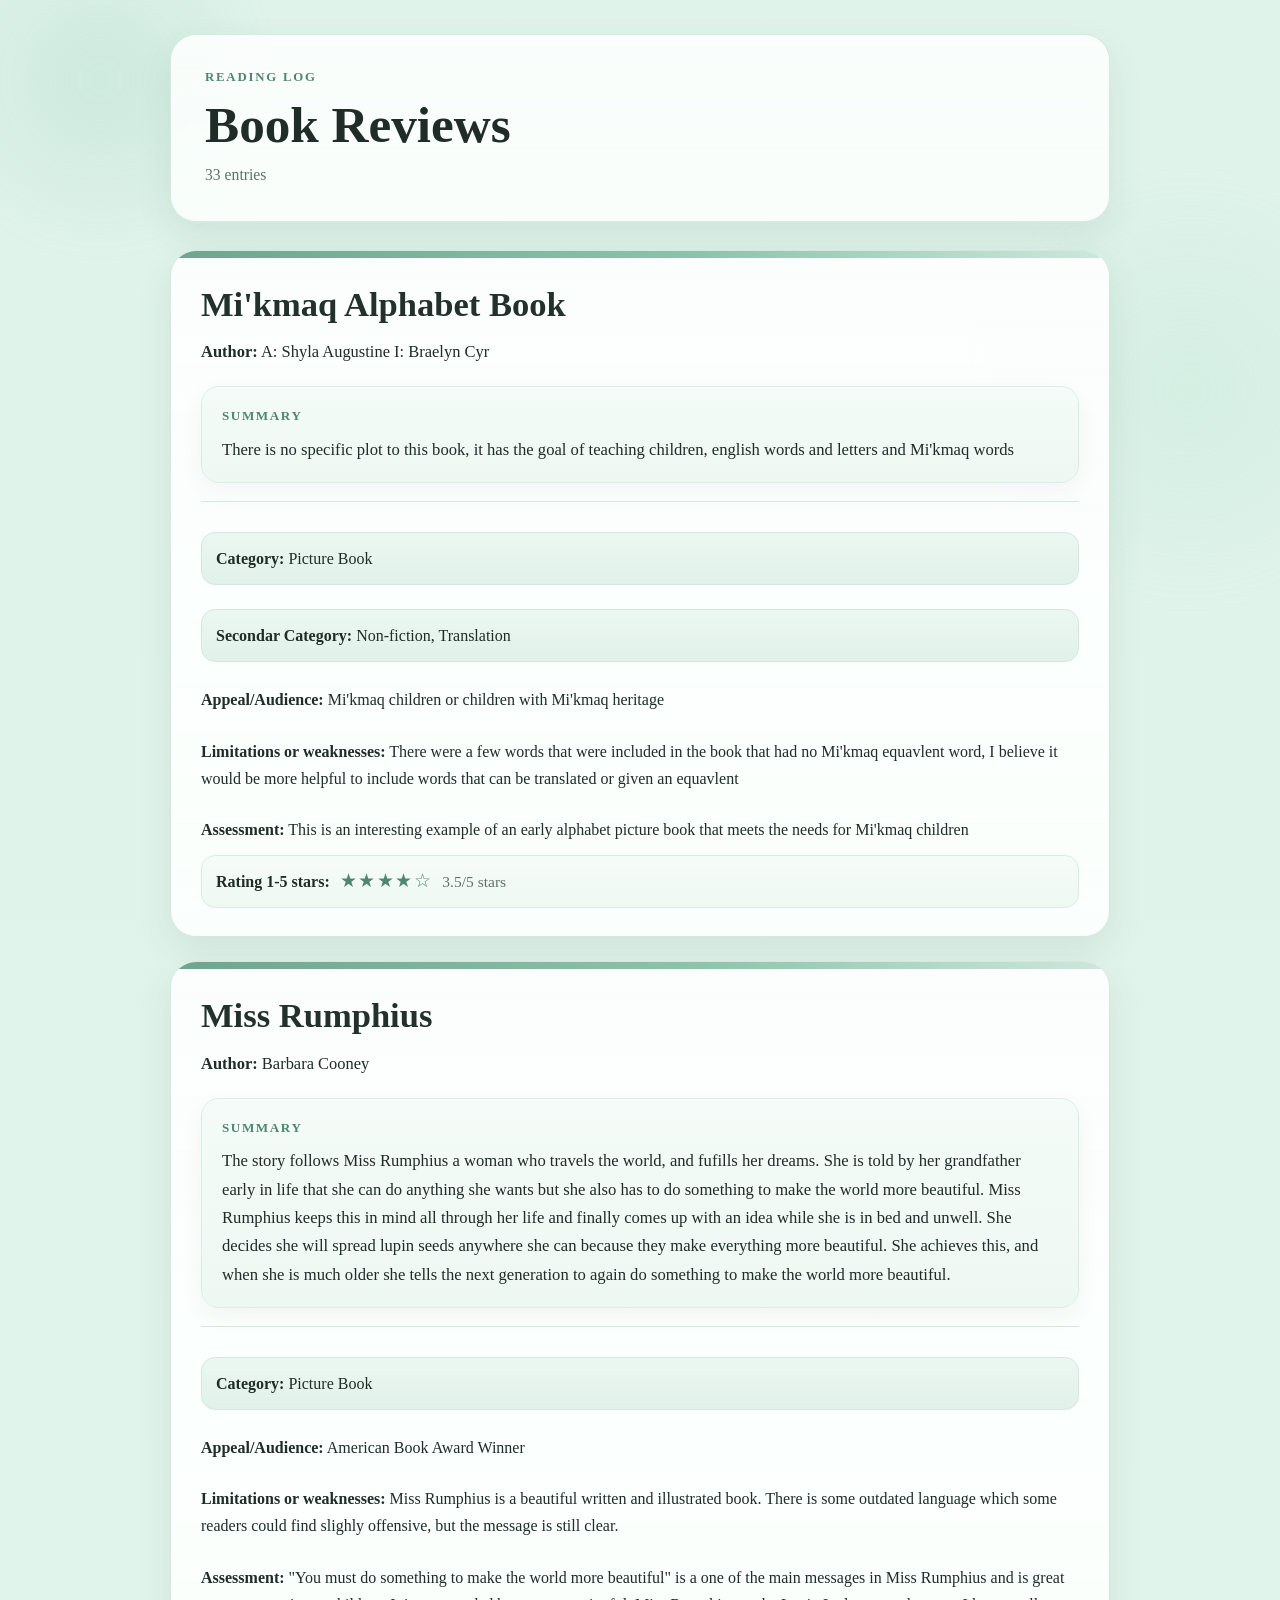
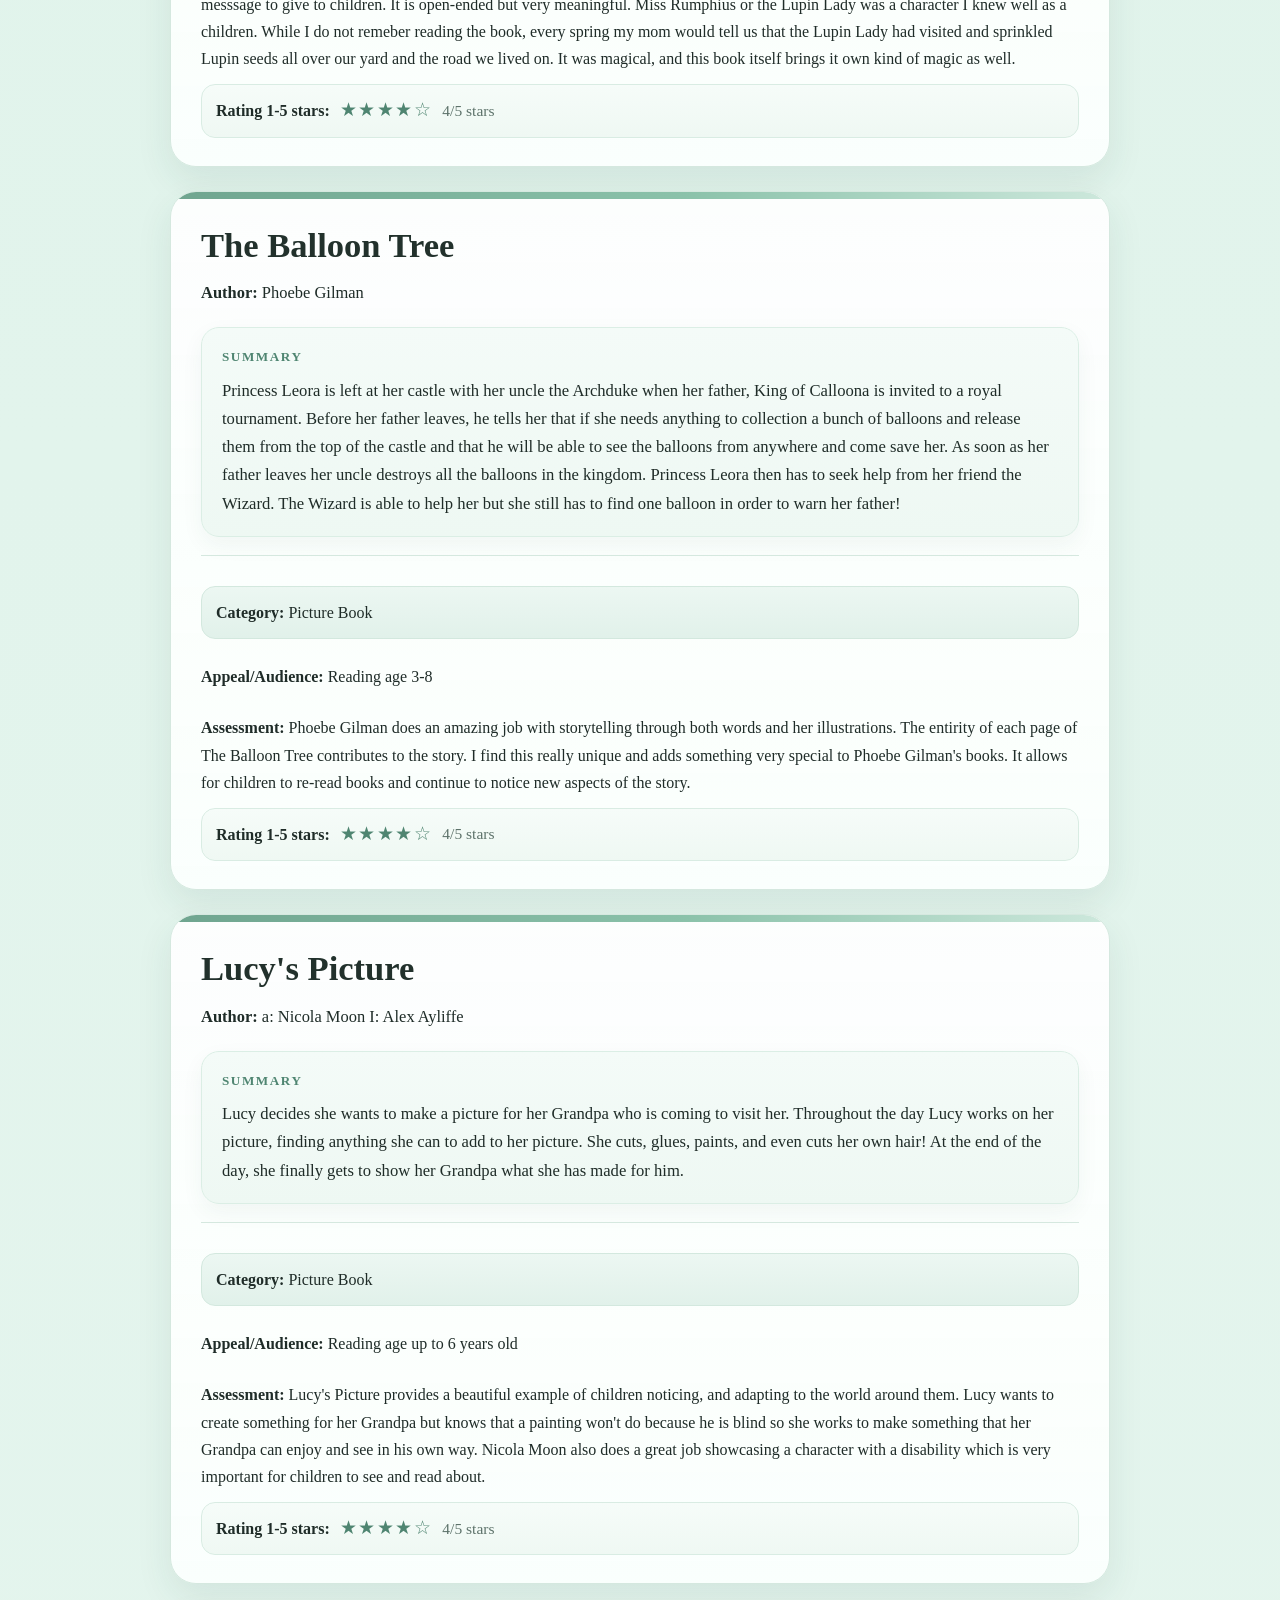
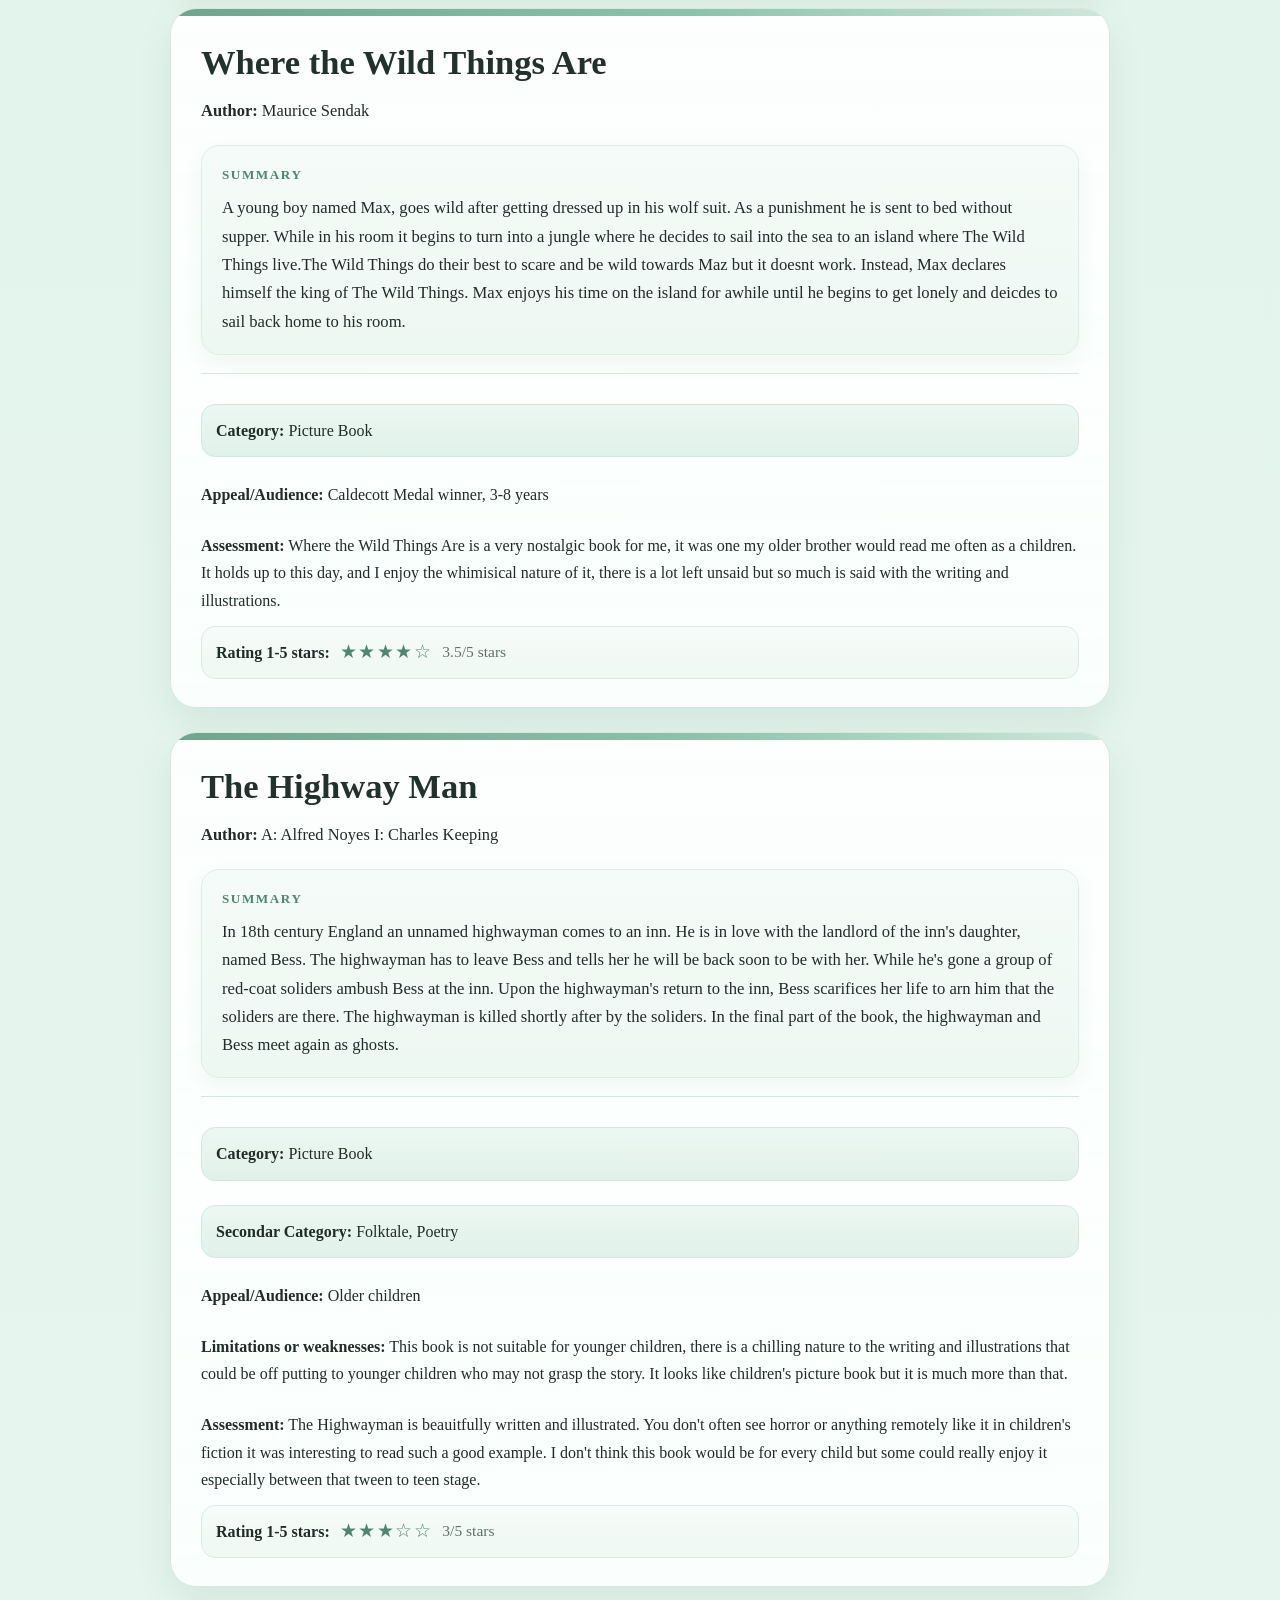
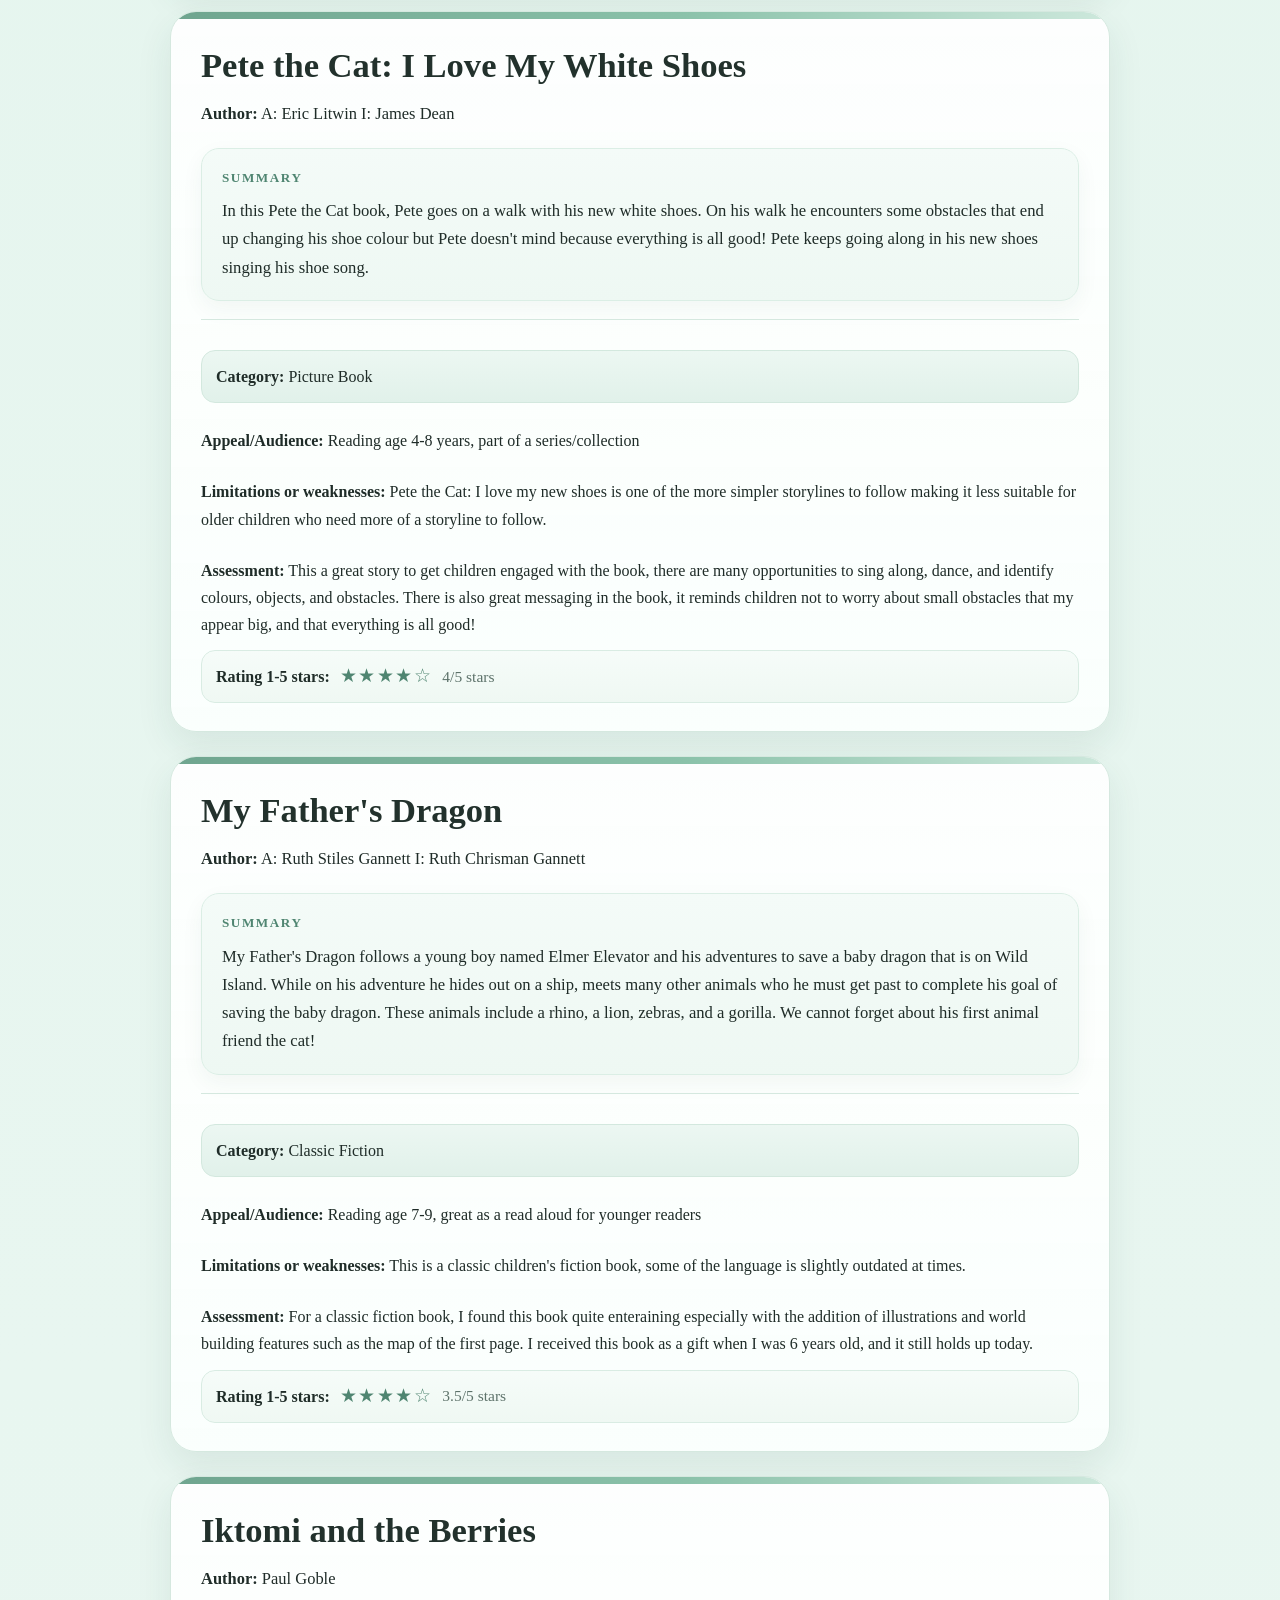
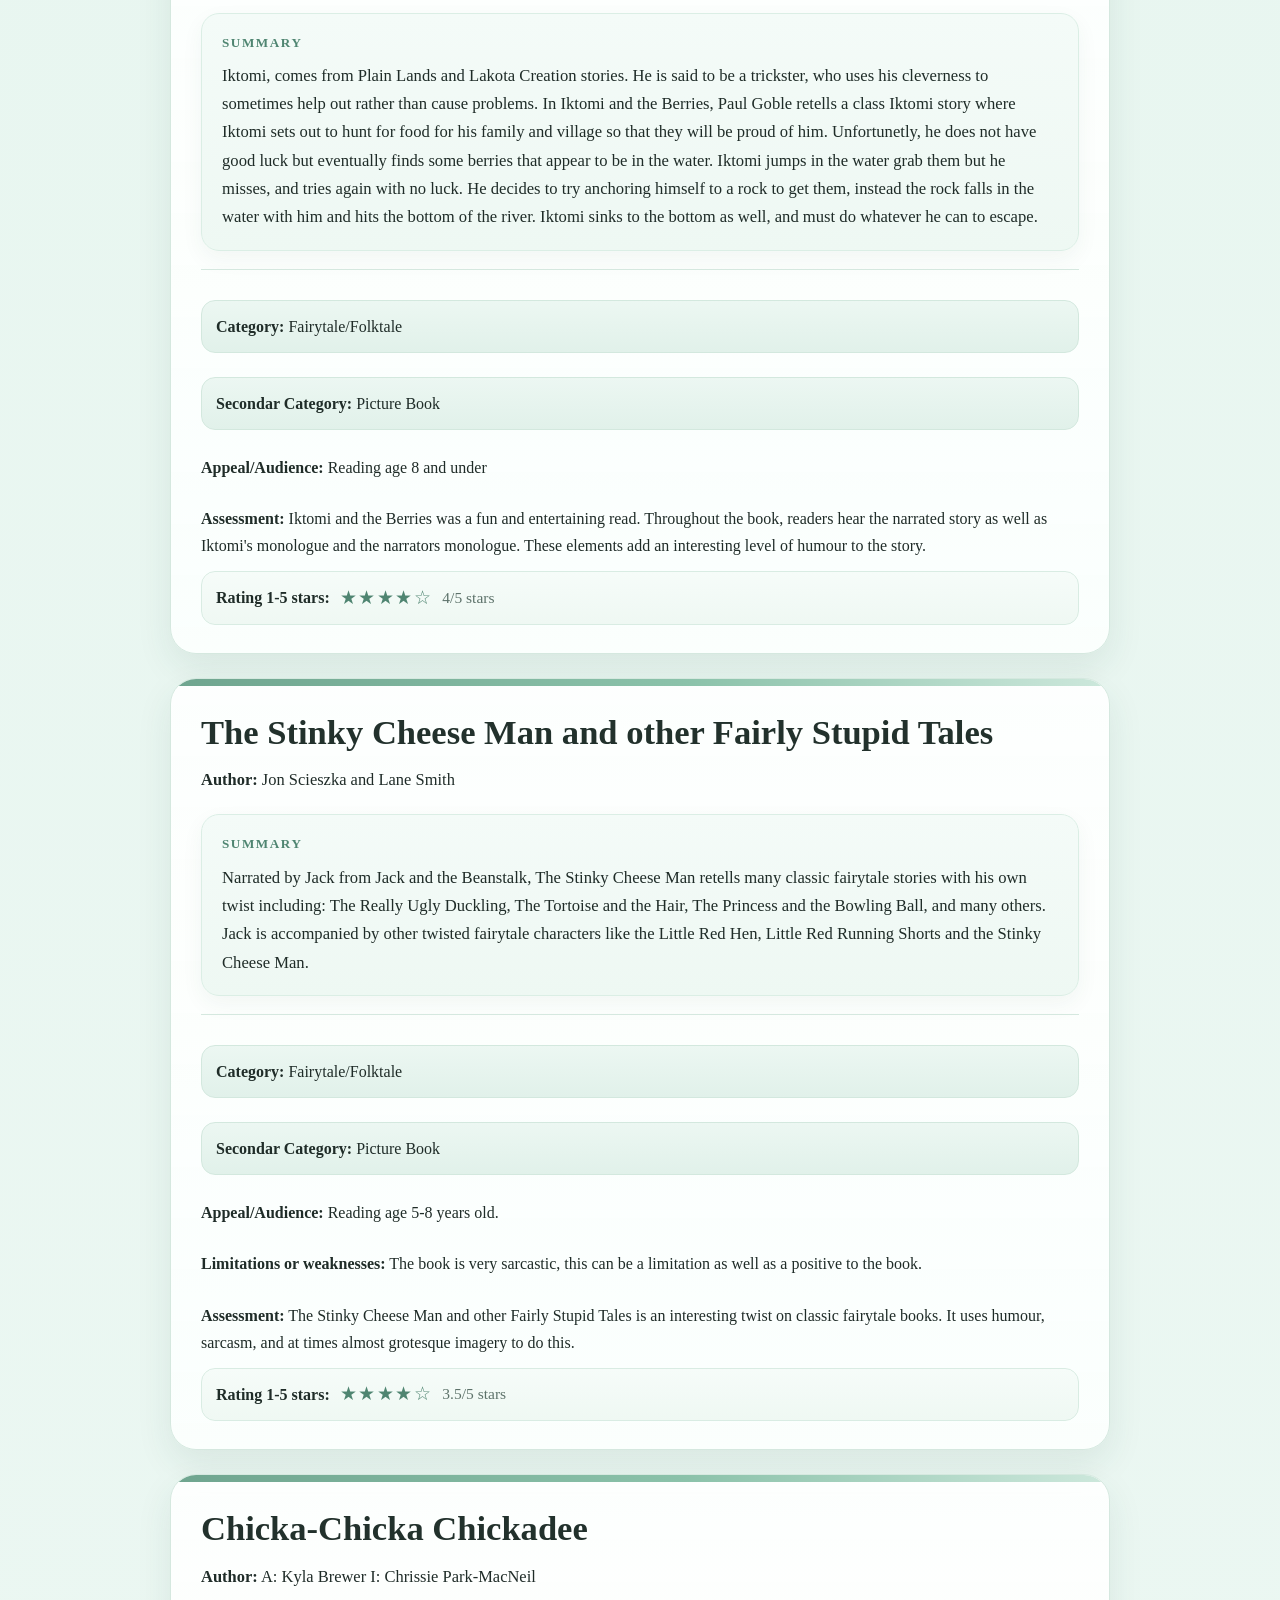
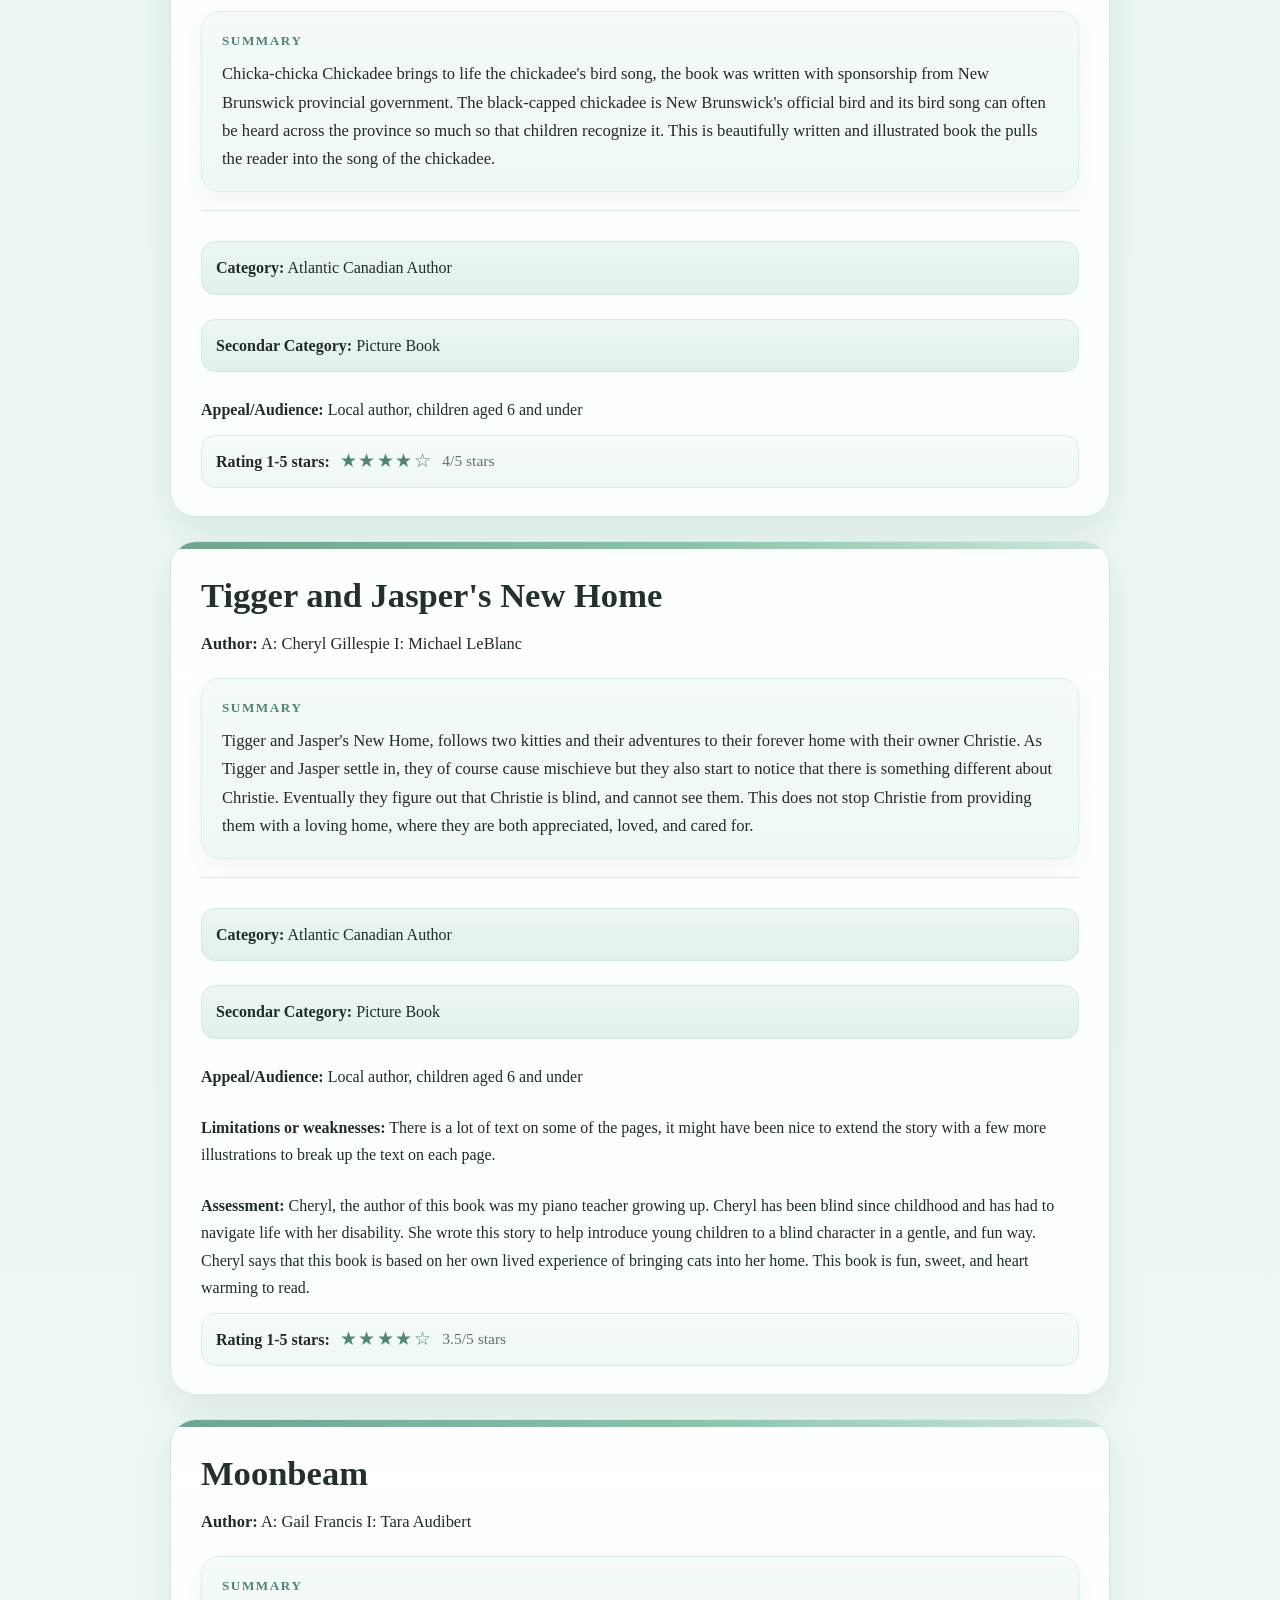
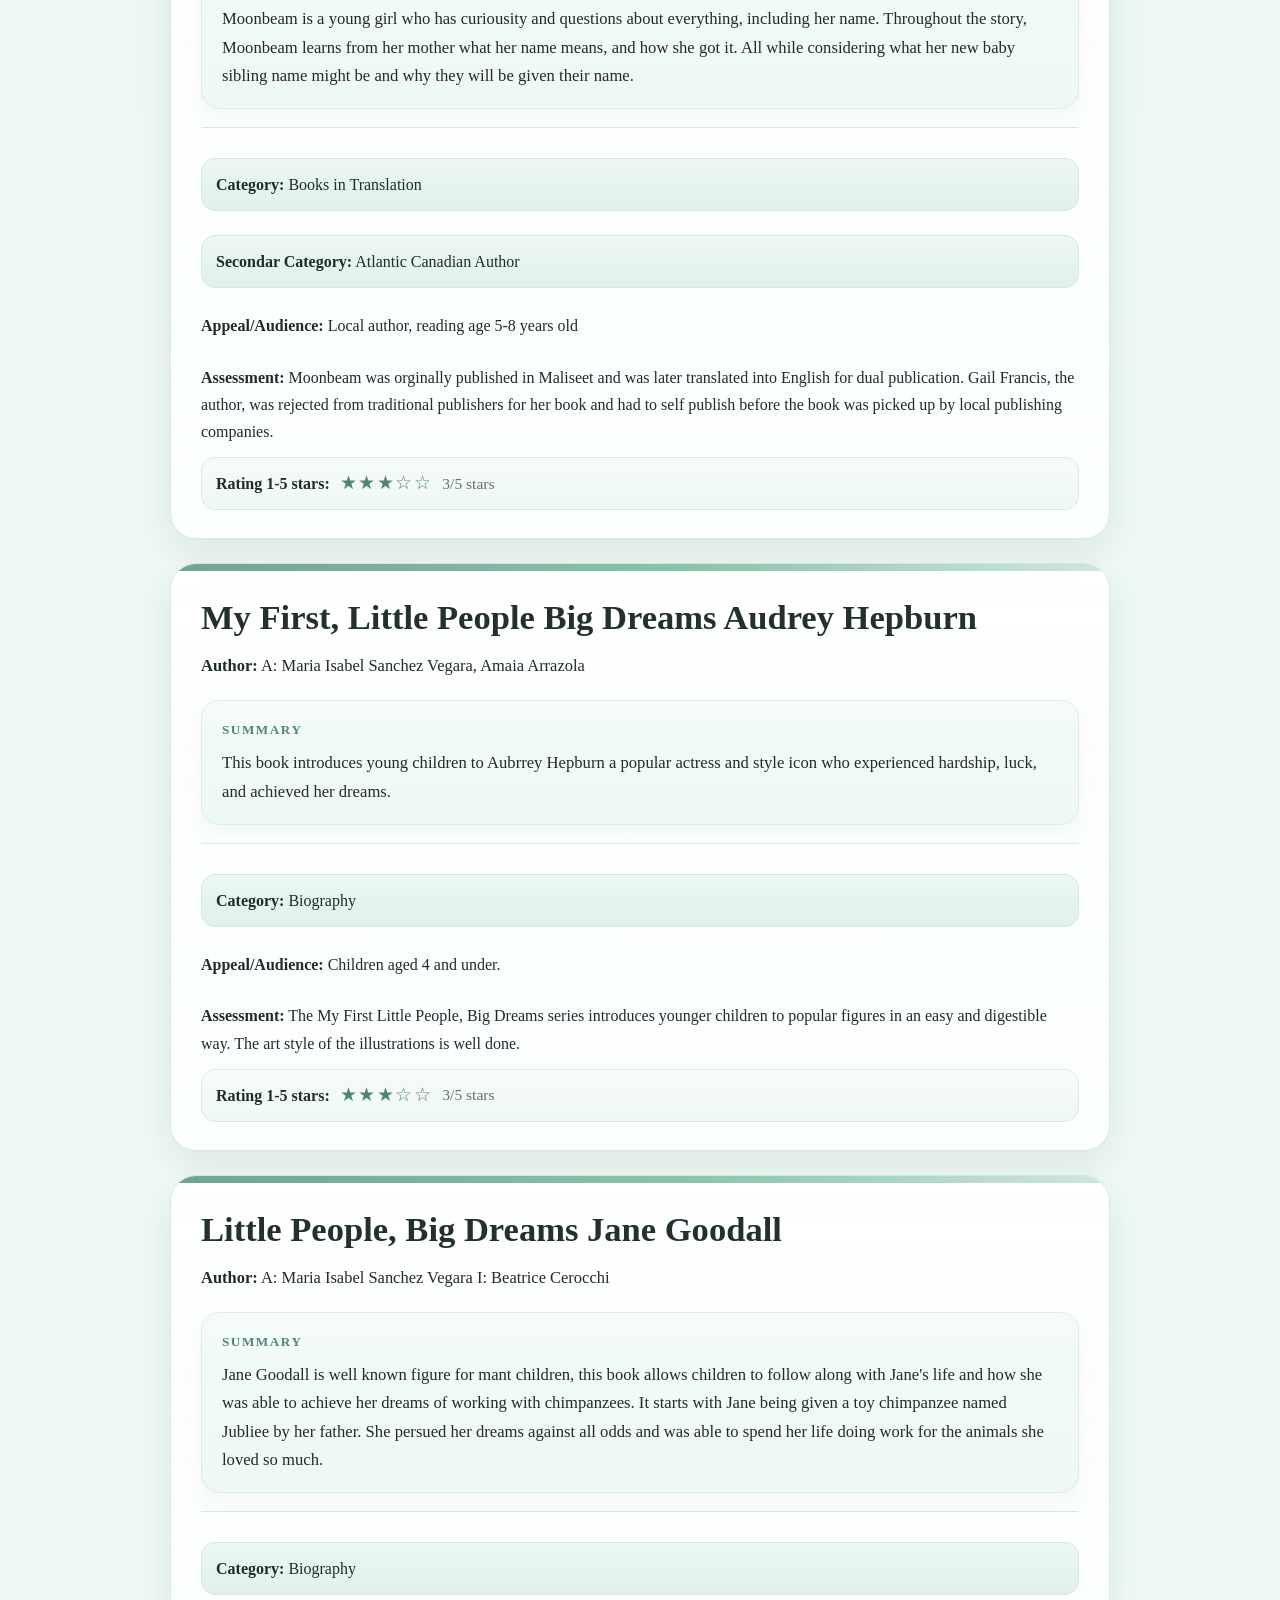
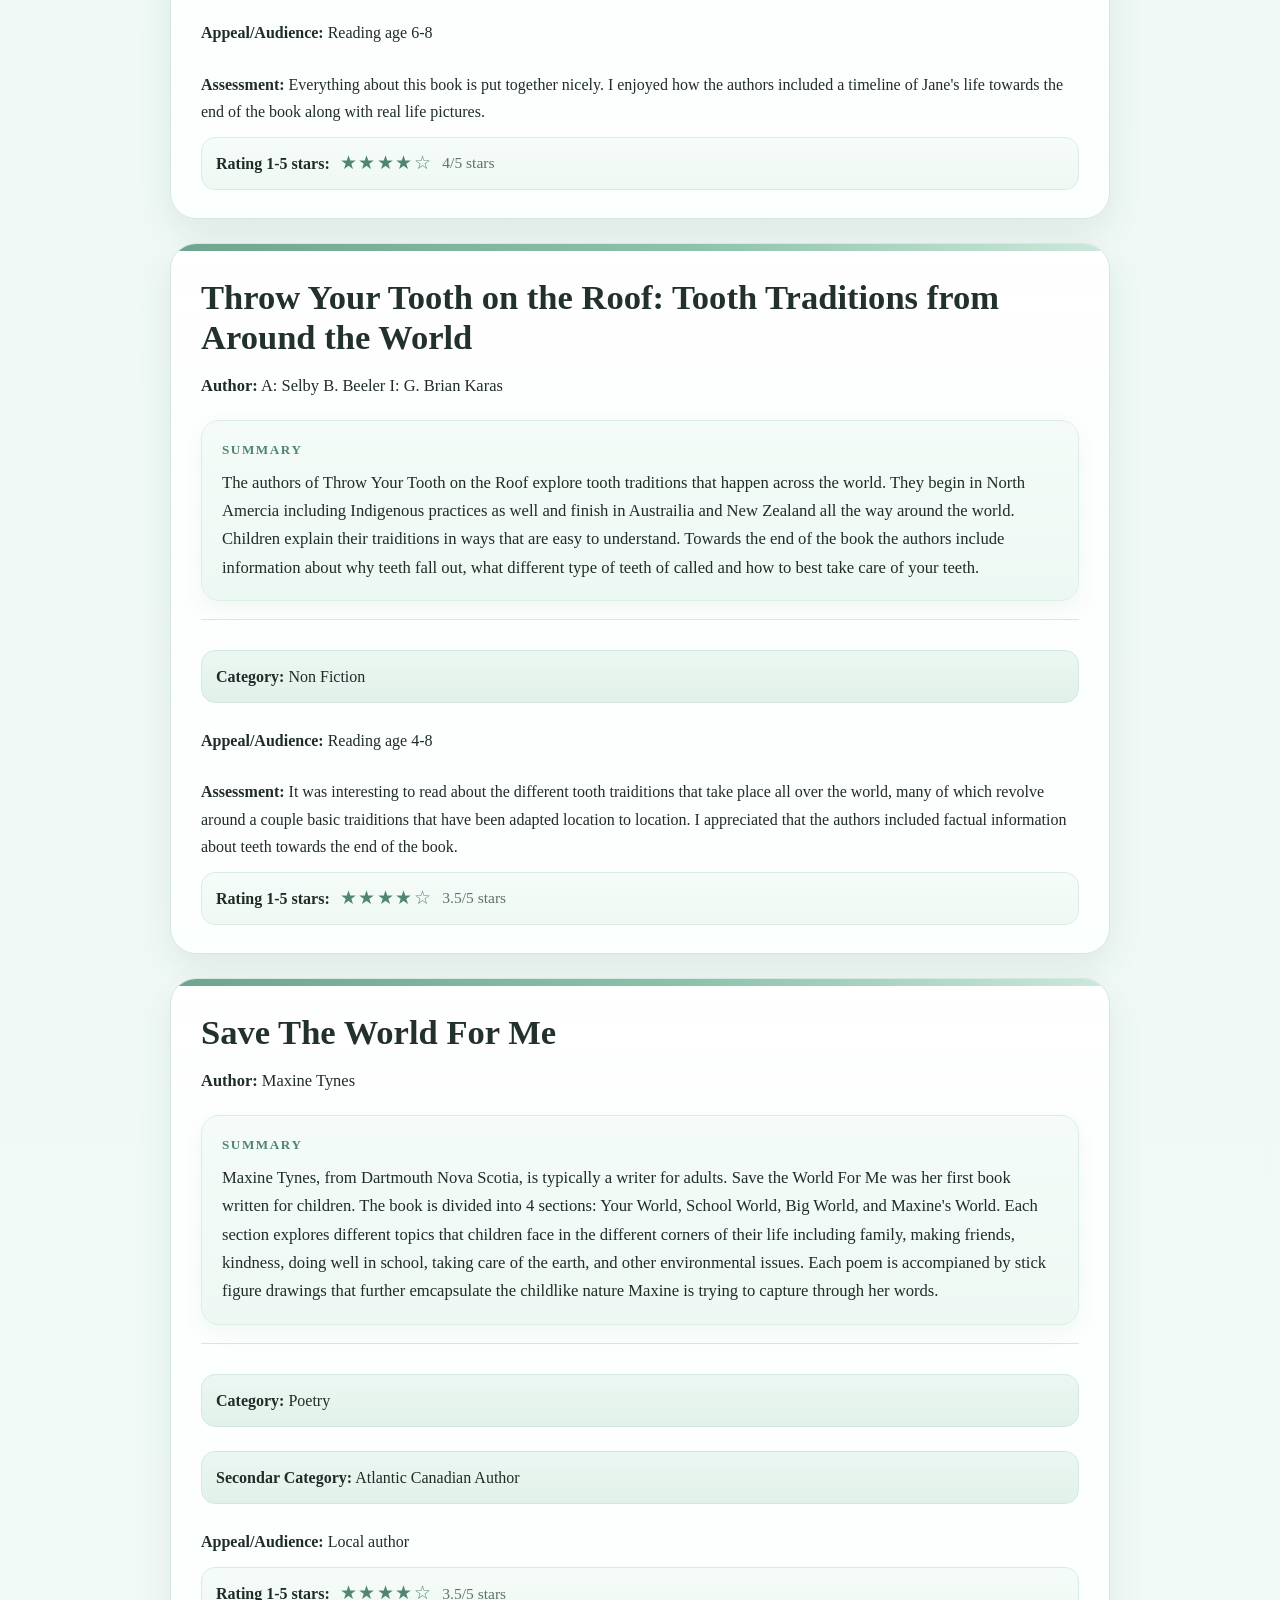
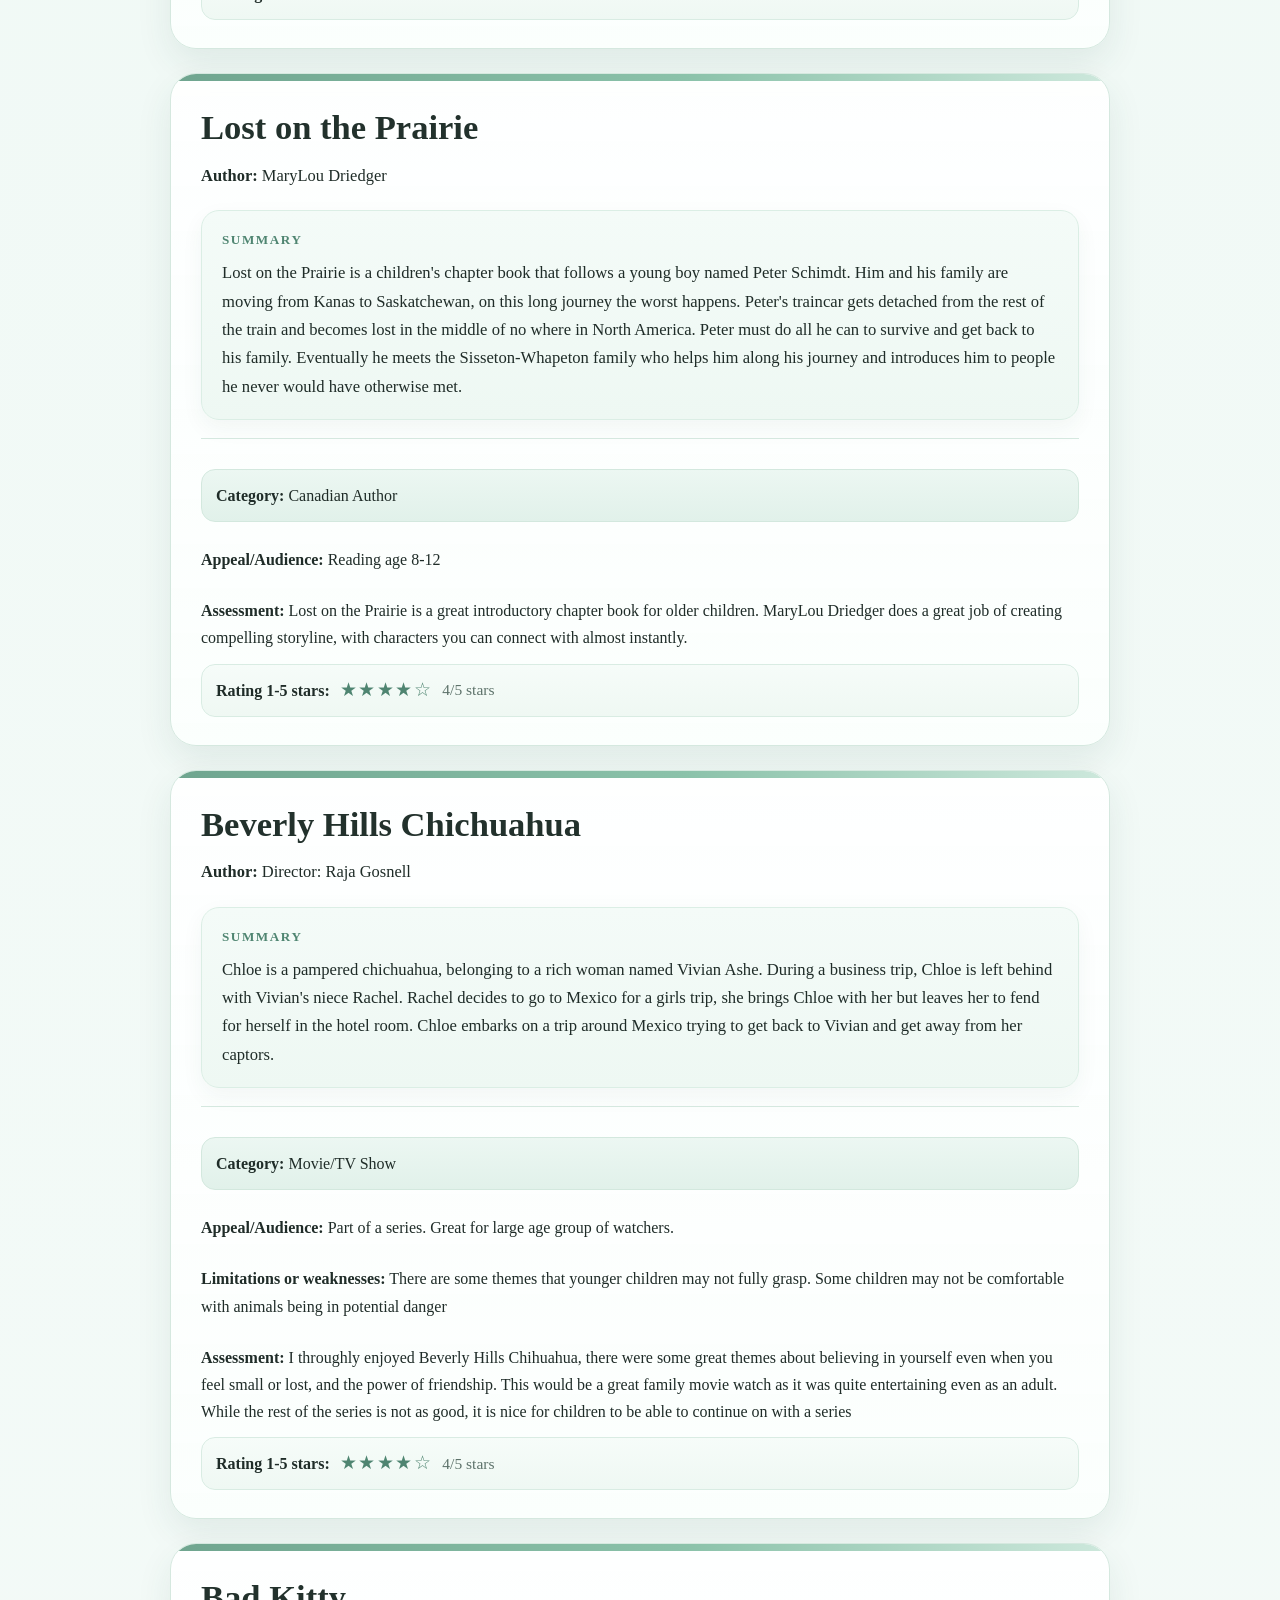
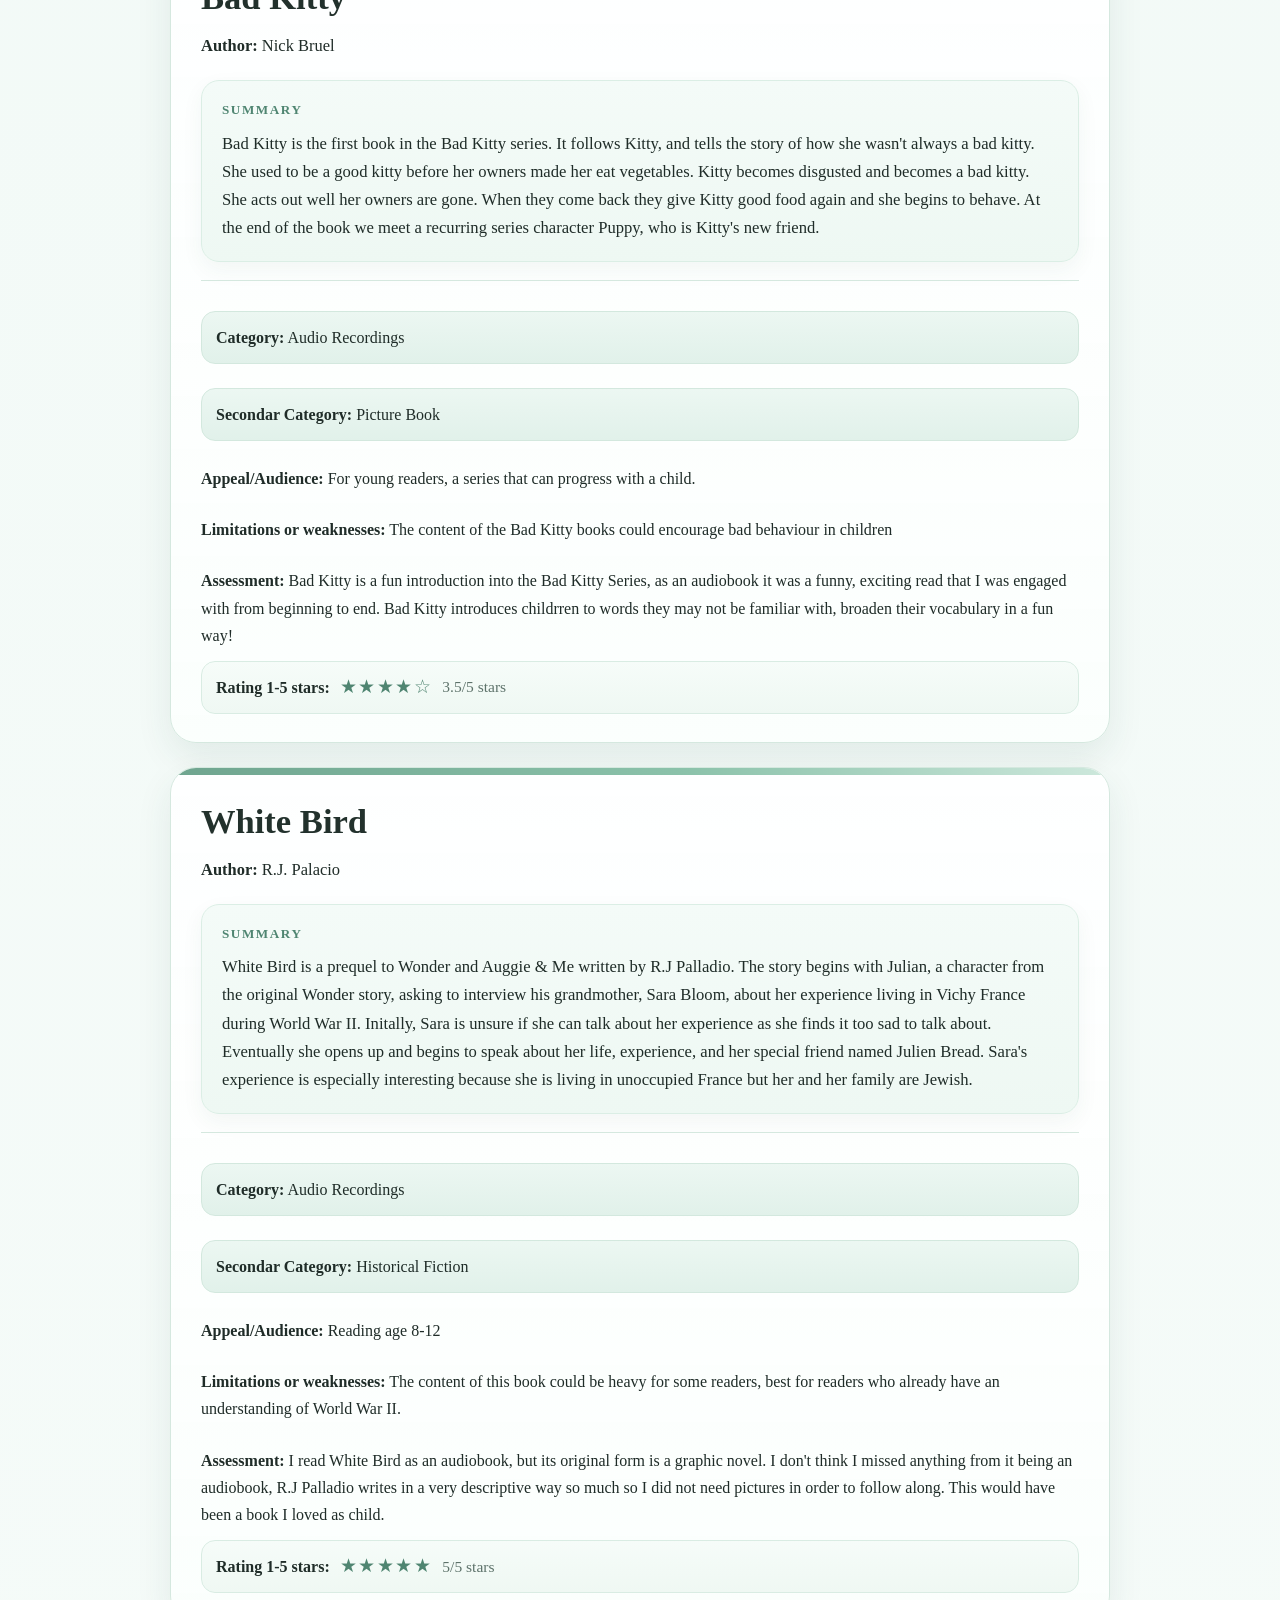
==== index.html @ adc3a653 "Add files via upload" ====
<!DOCTYPE html>
<html lang="en">
<head>
  <meta charset="UTF-8" />
  <meta name="viewport" content="width=device-width, initial-scale=1.0" />
  <title>Reading Log</title>
  <link rel="stylesheet" href="styles.css" />
</head>
<body>
  <div class="background-glow glow-one"></div>
  <div class="background-glow glow-two"></div>

  <div class="page-shell">
    <header class="site-header">
      <div class="header-inner">
        <p class="eyebrow">Reading Log</p>
        <h1>Book Reviews</h1>
        <p class="subtle">33 entries</p>
      </div>
    </header>

    <main class="content">
      
    <article class="post">
      <div class="post-accent"></div>
      <header class="post-header">
        <h2>Mi&#x27;kmaq Alphabet Book</h2>
      </header>

      <div class="lead-field"><span class="label">Author:</span> A: Shyla Augustine I: Braelyn Cyr</div>

      <section class="summary-block">
        <div class="section-heading">Summary</div>
        <p>There is no specific plot to this book, it has the goal of teaching children, english words and letters and Mi&#x27;kmaq words</p>
      </section>

      <section class="details">
        <div class="field emphasized"><span class="label">Category:</span> Picture Book</div>
        <div class="field emphasized"><span class="label">Secondar Category:</span> Non-fiction, Translation</div>
        
        <div class="field"><span class="label">Appeal/Audience:</span> Mi&#x27;kmaq children or children with Mi&#x27;kmaq heritage</div>
        <div class="field"><span class="label">Limitations or weaknesses:</span> There were a few words that were included in the book that had no Mi&#x27;kmaq equavlent word, I believe it would be more helpful to include words that can be translated or given an equavlent </div>
        <div class="field"><span class="label">Assessment:</span> This is an interesting example of an early alphabet picture book that meets the needs for Mi&#x27;kmaq children</div>
        
        <div class="rating-box">
          <span class="label">Rating 1-5 stars:</span>
          <span class="stars" aria-label="Rating 3.5/5 stars">★★★★☆</span>
          <span class="rating-text">3.5/5 stars</span>
        </div>
        
      </section>
    </article>
    
    <article class="post">
      <div class="post-accent"></div>
      <header class="post-header">
        <h2>Miss Rumphius</h2>
      </header>

      <div class="lead-field"><span class="label">Author:</span> Barbara Cooney</div>

      <section class="summary-block">
        <div class="section-heading">Summary</div>
        <p>The story follows Miss Rumphius a woman who travels the world, and fufills her dreams. She is told by her grandfather early in life that she can do anything she wants but she also has to do something to make the world more beautiful. Miss Rumphius keeps this in mind all through her life and finally comes up with an idea while she is in bed and unwell. She decides she will spread lupin seeds anywhere she can because they make everything more beautiful. She achieves this, and when she is much older she tells the next generation to again do something  to make the world more beautiful. </p>
      </section>

      <section class="details">
        <div class="field emphasized"><span class="label">Category:</span> Picture Book</div>
        
        
        <div class="field"><span class="label">Appeal/Audience:</span> American Book Award Winner</div>
        <div class="field"><span class="label">Limitations or weaknesses:</span> Miss Rumphius is a beautiful written and illustrated book. There is some outdated language which some readers could find slighly offensive, but the message is still clear. </div>
        <div class="field"><span class="label">Assessment:</span> &quot;You must do something to make the world more beautiful&quot; is a one of the main messages in Miss Rumphius and is great messsage to give to children. It is open-ended but very meaningful. Miss Rumphius or the Lupin Lady was a character I knew well as a children. While I do not remeber reading the book, every spring my mom would tell us that the Lupin Lady had visited and sprinkled Lupin seeds all over our yard and the road we lived on. It was magical, and this book itself brings it own kind of magic as well. </div>
        
        <div class="rating-box">
          <span class="label">Rating 1-5 stars:</span>
          <span class="stars" aria-label="Rating 4/5 stars">★★★★☆</span>
          <span class="rating-text">4/5 stars</span>
        </div>
        
      </section>
    </article>
    
    <article class="post">
      <div class="post-accent"></div>
      <header class="post-header">
        <h2>The Balloon Tree</h2>
      </header>

      <div class="lead-field"><span class="label">Author:</span> Phoebe Gilman</div>

      <section class="summary-block">
        <div class="section-heading">Summary</div>
        <p>Princess Leora is left at her castle with her uncle the Archduke when her father, King of Calloona  is invited to a royal tournament. Before her father leaves, he tells her that if she needs anything to collection a bunch of balloons and release them from the top of the castle and that he will be able to see the balloons from anywhere and come save her. As soon as her father leaves her uncle destroys all the balloons in the kingdom. Princess Leora then has to seek help from her friend the Wizard.  The Wizard is able to help her but she still has to find one balloon in order to warn her father! </p>
      </section>

      <section class="details">
        <div class="field emphasized"><span class="label">Category:</span> Picture Book</div>
        
        
        <div class="field"><span class="label">Appeal/Audience:</span> Reading age 3-8</div>
        
        <div class="field"><span class="label">Assessment:</span> Phoebe Gilman does an amazing job with storytelling through both words and her illustrations. The entirity of each page of The Balloon Tree contributes to the story. I find this really unique and adds something very special to Phoebe Gilman&#x27;s books. It allows for children to re-read books and continue to notice new aspects of the story. </div>
        
        <div class="rating-box">
          <span class="label">Rating 1-5 stars:</span>
          <span class="stars" aria-label="Rating 4/5 stars">★★★★☆</span>
          <span class="rating-text">4/5 stars</span>
        </div>
        
      </section>
    </article>
    
    <article class="post">
      <div class="post-accent"></div>
      <header class="post-header">
        <h2>Lucy&#x27;s Picture</h2>
      </header>

      <div class="lead-field"><span class="label">Author:</span> a: Nicola Moon I: Alex Ayliffe</div>

      <section class="summary-block">
        <div class="section-heading">Summary</div>
        <p>Lucy decides she wants to make a picture for her Grandpa who is coming to visit her. Throughout the day Lucy works on her picture, finding anything she can to add to her picture. She cuts, glues, paints, and even cuts her own hair! At the end of the day, she finally gets to show her Grandpa what she has made for him. </p>
      </section>

      <section class="details">
        <div class="field emphasized"><span class="label">Category:</span> Picture Book</div>
        
        
        <div class="field"><span class="label">Appeal/Audience:</span> Reading age up to 6 years old</div>
        
        <div class="field"><span class="label">Assessment:</span> Lucy&#x27;s Picture provides a beautiful example of children noticing, and adapting to the world around them. Lucy wants to create something for her Grandpa but knows that a painting won&#x27;t do because he is blind so she works to make something that her Grandpa can enjoy and see in his own way. Nicola Moon also does a great job showcasing a character with a disability which is very important for children to see and read about.</div>
        
        <div class="rating-box">
          <span class="label">Rating 1-5 stars:</span>
          <span class="stars" aria-label="Rating 4/5 stars">★★★★☆</span>
          <span class="rating-text">4/5 stars</span>
        </div>
        
      </section>
    </article>
    
    <article class="post">
      <div class="post-accent"></div>
      <header class="post-header">
        <h2>Where the Wild Things Are</h2>
      </header>

      <div class="lead-field"><span class="label">Author:</span> Maurice Sendak</div>

      <section class="summary-block">
        <div class="section-heading">Summary</div>
        <p>A young boy named Max, goes wild after getting dressed up in his wolf suit. As a punishment he is sent to bed without supper. While in his room it begins to turn into a jungle where he decides to sail into the sea to an island where The Wild Things live.The Wild Things do their best to scare and be wild towards Maz but it doesnt work. Instead, Max declares himself the king of The Wild Things. Max enjoys his time on the island for awhile until he begins to get lonely and deicdes to sail back home to his room. </p>
      </section>

      <section class="details">
        <div class="field emphasized"><span class="label">Category:</span> Picture Book</div>
        
        
        <div class="field"><span class="label">Appeal/Audience:</span> Caldecott Medal winner, 3-8 years</div>
        
        <div class="field"><span class="label">Assessment:</span> Where the Wild Things Are is a very nostalgic book for me, it was one my older brother would read me often as a children. It holds up to this day, and I enjoy the whimisical nature of it, there is a lot left unsaid but so much is said with the writing and illustrations.</div>
        
        <div class="rating-box">
          <span class="label">Rating 1-5 stars:</span>
          <span class="stars" aria-label="Rating 3.5/5 stars">★★★★☆</span>
          <span class="rating-text">3.5/5 stars</span>
        </div>
        
      </section>
    </article>
    
    <article class="post">
      <div class="post-accent"></div>
      <header class="post-header">
        <h2>The Highway Man</h2>
      </header>

      <div class="lead-field"><span class="label">Author:</span> A: Alfred Noyes I: Charles Keeping</div>

      <section class="summary-block">
        <div class="section-heading">Summary</div>
        <p>In 18th century England an unnamed highwayman comes to an inn. He is in love with the landlord of the inn&#x27;s daughter, named Bess. The highwayman has to leave Bess and tells her he will be back soon to be with her. While he&#x27;s gone a group of red-coat soliders ambush Bess at the inn. Upon the highwayman&#x27;s return to the inn, Bess scarifices her life to arn him that the soliders are there. The highwayman is killed shortly after by the soliders. In the final part of the book, the highwayman and Bess meet again as ghosts. </p>
      </section>

      <section class="details">
        <div class="field emphasized"><span class="label">Category:</span> Picture Book</div>
        <div class="field emphasized"><span class="label">Secondar Category:</span> Folktale, Poetry</div>
        
        <div class="field"><span class="label">Appeal/Audience:</span> Older children</div>
        <div class="field"><span class="label">Limitations or weaknesses:</span> This book is not suitable for younger children, there is a chilling nature to the writing and illustrations that could be off putting to younger children who may not grasp the story. It looks like children&#x27;s picture book but it is much more than that.</div>
        <div class="field"><span class="label">Assessment:</span> The Highwayman is beauitfully written and illustrated. You don&#x27;t often see horror or anything remotely like it in children&#x27;s fiction it was interesting to read such a good example. I don&#x27;t think this book would be for every child but some could really enjoy it especially between that tween to teen stage. </div>
        
        <div class="rating-box">
          <span class="label">Rating 1-5 stars:</span>
          <span class="stars" aria-label="Rating 3/5 stars">★★★☆☆</span>
          <span class="rating-text">3/5 stars</span>
        </div>
        
      </section>
    </article>
    
    <article class="post">
      <div class="post-accent"></div>
      <header class="post-header">
        <h2>Pete the Cat: I Love My White Shoes</h2>
      </header>

      <div class="lead-field"><span class="label">Author:</span> A: Eric Litwin I: James Dean</div>

      <section class="summary-block">
        <div class="section-heading">Summary</div>
        <p>In this Pete the Cat book, Pete goes on a walk with his new white shoes. On his walk he encounters some obstacles that end up changing his shoe colour but Pete doesn&#x27;t mind because everything is all good! Pete keeps going along in his new shoes singing his shoe song. </p>
      </section>

      <section class="details">
        <div class="field emphasized"><span class="label">Category:</span> Picture Book</div>
        
        
        <div class="field"><span class="label">Appeal/Audience:</span> Reading age 4-8 years, part of a series/collection</div>
        <div class="field"><span class="label">Limitations or weaknesses:</span> Pete the Cat: I love my new shoes is one of the more simpler storylines to follow making it less suitable for older children who need more of a storyline to follow. </div>
        <div class="field"><span class="label">Assessment:</span> This a great story to get children engaged with the book, there are many opportunities to sing along, dance, and identify colours, objects, and obstacles. There is also great messaging in the book, it reminds children not to worry about small obstacles that my appear big, and that everything is all good!</div>
        
        <div class="rating-box">
          <span class="label">Rating 1-5 stars:</span>
          <span class="stars" aria-label="Rating 4/5 stars ">★★★★☆</span>
          <span class="rating-text">4/5 stars </span>
        </div>
        
      </section>
    </article>
    
    <article class="post">
      <div class="post-accent"></div>
      <header class="post-header">
        <h2>My Father&#x27;s Dragon</h2>
      </header>

      <div class="lead-field"><span class="label">Author:</span> A: Ruth Stiles Gannett I: Ruth Chrisman Gannett</div>

      <section class="summary-block">
        <div class="section-heading">Summary</div>
        <p>My Father&#x27;s Dragon follows a young boy named Elmer Elevator and his adventures to save a baby dragon that is on Wild Island. While on his adventure he hides out on a ship, meets many other animals who he must get past to complete his goal of saving the baby dragon. These animals include a rhino, a lion, zebras, and a gorilla. We cannot forget about his first animal friend the cat! </p>
      </section>

      <section class="details">
        <div class="field emphasized"><span class="label">Category:</span> Classic Fiction</div>
        
        
        <div class="field"><span class="label">Appeal/Audience:</span> Reading age 7-9, great as a read aloud for younger readers</div>
        <div class="field"><span class="label">Limitations or weaknesses:</span> This is a classic children&#x27;s fiction book, some of the language is slightly outdated at times.</div>
        <div class="field"><span class="label">Assessment:</span> For a classic fiction book, I found this book quite enteraining especially with the addition of illustrations and world building features such as the map of the first page. I received this book as a gift when I was 6 years old, and it still holds up today.</div>
        
        <div class="rating-box">
          <span class="label">Rating 1-5 stars:</span>
          <span class="stars" aria-label="Rating 3.5/5 stars">★★★★☆</span>
          <span class="rating-text">3.5/5 stars</span>
        </div>
        
      </section>
    </article>
    
    <article class="post">
      <div class="post-accent"></div>
      <header class="post-header">
        <h2>Iktomi and the Berries</h2>
      </header>

      <div class="lead-field"><span class="label">Author:</span> Paul Goble</div>

      <section class="summary-block">
        <div class="section-heading">Summary</div>
        <p>Iktomi, comes from Plain Lands and Lakota Creation stories. He is said to be a trickster, who uses his cleverness to sometimes help out rather than cause problems. In Iktomi and the Berries, Paul Goble retells a class Iktomi story where Iktomi sets out to hunt for food for his family and village so that they will be proud of him. Unfortunetly, he does not have good luck but eventually finds some berries that appear to be in the water. Iktomi jumps in the water grab them but he misses, and tries again with no luck. He decides to try anchoring himself to a rock to get them, instead the rock falls in the water with him and hits the bottom of the river. Iktomi sinks to the bottom as well, and must do whatever he can to escape.</p>
      </section>

      <section class="details">
        <div class="field emphasized"><span class="label">Category:</span> Fairytale/Folktale</div>
        <div class="field emphasized"><span class="label">Secondar Category:</span> Picture Book</div>
        
        <div class="field"><span class="label">Appeal/Audience:</span> Reading age 8 and under </div>
        
        <div class="field"><span class="label">Assessment:</span> Iktomi and the Berries was a fun and entertaining read. Throughout the book, readers hear the narrated story as well as Iktomi&#x27;s monologue and the narrators monologue. These elements add an interesting level of humour to the story.</div>
        
        <div class="rating-box">
          <span class="label">Rating 1-5 stars:</span>
          <span class="stars" aria-label="Rating 4/5 stars">★★★★☆</span>
          <span class="rating-text">4/5 stars</span>
        </div>
        
      </section>
    </article>
    
    <article class="post">
      <div class="post-accent"></div>
      <header class="post-header">
        <h2>The Stinky Cheese Man and other Fairly Stupid Tales</h2>
      </header>

      <div class="lead-field"><span class="label">Author:</span> Jon Scieszka and Lane Smith</div>

      <section class="summary-block">
        <div class="section-heading">Summary</div>
        <p>Narrated by Jack from Jack and the Beanstalk, The Stinky Cheese Man retells many classic fairytale stories with his own twist including: The Really Ugly Duckling, The Tortoise and the Hair, The Princess and the Bowling Ball, and many others. Jack is accompanied by other twisted fairytale characters like the Little Red Hen, Little Red Running Shorts and the Stinky Cheese Man. </p>
      </section>

      <section class="details">
        <div class="field emphasized"><span class="label">Category:</span> Fairytale/Folktale</div>
        <div class="field emphasized"><span class="label">Secondar Category:</span> Picture Book</div>
        
        <div class="field"><span class="label">Appeal/Audience:</span> Reading age 5-8 years old.</div>
        <div class="field"><span class="label">Limitations or weaknesses:</span> The book is very sarcastic, this can be a limitation as well as a positive to the book. </div>
        <div class="field"><span class="label">Assessment:</span> The Stinky Cheese Man and other Fairly Stupid Tales is an interesting twist on classic fairytale books. It uses humour, sarcasm, and at times almost grotesque imagery to do this. </div>
        
        <div class="rating-box">
          <span class="label">Rating 1-5 stars:</span>
          <span class="stars" aria-label="Rating 3.5/5 stars">★★★★☆</span>
          <span class="rating-text">3.5/5 stars</span>
        </div>
        
      </section>
    </article>
    
    <article class="post">
      <div class="post-accent"></div>
      <header class="post-header">
        <h2>Chicka-Chicka Chickadee</h2>
      </header>

      <div class="lead-field"><span class="label">Author:</span> A: Kyla Brewer I: Chrissie Park-MacNeil</div>

      <section class="summary-block">
        <div class="section-heading">Summary</div>
        <p>Chicka-chicka Chickadee brings to life the chickadee&#x27;s bird song, the book was written with sponsorship from New Brunswick provincial government. The black-capped chickadee is New Brunswick&#x27;s official bird and its bird song can often be heard across the province so much so that children recognize it. This is beautifully written and illustrated book the pulls the reader into the song of the chickadee.</p>
      </section>

      <section class="details">
        <div class="field emphasized"><span class="label">Category:</span> Atlantic Canadian Author</div>
        <div class="field emphasized"><span class="label">Secondar Category:</span> Picture Book</div>
        
        <div class="field"><span class="label">Appeal/Audience:</span> Local author, children aged 6 and under</div>
        
        
        
        <div class="rating-box">
          <span class="label">Rating 1-5 stars:</span>
          <span class="stars" aria-label="Rating 4/5 stars">★★★★☆</span>
          <span class="rating-text">4/5 stars</span>
        </div>
        
      </section>
    </article>
    
    <article class="post">
      <div class="post-accent"></div>
      <header class="post-header">
        <h2>Tigger and Jasper&#x27;s New Home</h2>
      </header>

      <div class="lead-field"><span class="label">Author:</span> A: Cheryl Gillespie I: Michael LeBlanc</div>

      <section class="summary-block">
        <div class="section-heading">Summary</div>
        <p>Tigger and Jasper&#x27;s New Home, follows two kitties and their adventures to their forever home with their owner Christie. As Tigger and Jasper settle in, they of course cause mischieve but they also start to notice that there is something different about Christie. Eventually they figure out that Christie is blind, and cannot see them. This does not stop Christie from providing them with a loving home, where they are both appreciated, loved, and cared for. </p>
      </section>

      <section class="details">
        <div class="field emphasized"><span class="label">Category:</span> Atlantic Canadian Author</div>
        <div class="field emphasized"><span class="label">Secondar Category:</span> Picture Book</div>
        
        <div class="field"><span class="label">Appeal/Audience:</span> Local author, children aged 6 and under</div>
        <div class="field"><span class="label">Limitations or weaknesses:</span> There is a lot of text on some of the pages, it might have been nice to extend the story with a few more illustrations to break up the text on each page.</div>
        <div class="field"><span class="label">Assessment:</span> Cheryl, the author of this book was my piano teacher growing up. Cheryl has been blind since childhood and has had to navigate life with her disability. She wrote this story to help introduce young children to a blind character in a gentle, and fun way. Cheryl says that this book is based on her own lived experience of bringing cats into her home. This book is fun, sweet, and heart warming to read. </div>
        
        <div class="rating-box">
          <span class="label">Rating 1-5 stars:</span>
          <span class="stars" aria-label="Rating 3.5/5 stars">★★★★☆</span>
          <span class="rating-text">3.5/5 stars</span>
        </div>
        
      </section>
    </article>
    
    <article class="post">
      <div class="post-accent"></div>
      <header class="post-header">
        <h2>Moonbeam</h2>
      </header>

      <div class="lead-field"><span class="label">Author:</span> A: Gail Francis I: Tara Audibert</div>

      <section class="summary-block">
        <div class="section-heading">Summary</div>
        <p>Moonbeam is a young girl who has curiousity and questions about everything, including her name. Throughout the story, Moonbeam learns from her mother what her name means, and how she got it. All while considering what her new baby sibling name might be and why they will be given their name. </p>
      </section>

      <section class="details">
        <div class="field emphasized"><span class="label">Category:</span> Books in Translation</div>
        <div class="field emphasized"><span class="label">Secondar Category:</span> Atlantic Canadian Author</div>
        
        <div class="field"><span class="label">Appeal/Audience:</span> Local author, reading age 5-8 years old </div>
        
        <div class="field"><span class="label">Assessment:</span> Moonbeam was orginally published in Maliseet and was later translated into English for dual publication. Gail Francis, the author, was rejected from traditional publishers for her book and had to self publish before the book was picked up by local publishing companies. </div>
        
        <div class="rating-box">
          <span class="label">Rating 1-5 stars:</span>
          <span class="stars" aria-label="Rating 3/5 stars">★★★☆☆</span>
          <span class="rating-text">3/5 stars</span>
        </div>
        
      </section>
    </article>
    
    <article class="post">
      <div class="post-accent"></div>
      <header class="post-header">
        <h2>My First, Little People Big Dreams Audrey Hepburn</h2>
      </header>

      <div class="lead-field"><span class="label">Author:</span> A: Maria Isabel Sanchez Vegara, Amaia Arrazola</div>

      <section class="summary-block">
        <div class="section-heading">Summary</div>
        <p>This book introduces young children to Aubrrey Hepburn a popular actress and style icon who experienced hardship, luck, and achieved her dreams. </p>
      </section>

      <section class="details">
        <div class="field emphasized"><span class="label">Category:</span> Biography</div>
        
        
        <div class="field"><span class="label">Appeal/Audience:</span> Children aged 4 and under.</div>
        
        <div class="field"><span class="label">Assessment:</span> The My First Little People, Big Dreams series introduces younger children to popular figures in an easy and digestible way. The art style of the illustrations is well done.</div>
        
        <div class="rating-box">
          <span class="label">Rating 1-5 stars:</span>
          <span class="stars" aria-label="Rating 3/5 stars">★★★☆☆</span>
          <span class="rating-text">3/5 stars</span>
        </div>
        
      </section>
    </article>
    
    <article class="post">
      <div class="post-accent"></div>
      <header class="post-header">
        <h2>Little People,  Big Dreams Jane Goodall</h2>
      </header>

      <div class="lead-field"><span class="label">Author:</span> A: Maria Isabel Sanchez Vegara I: Beatrice Cerocchi</div>

      <section class="summary-block">
        <div class="section-heading">Summary</div>
        <p>Jane Goodall is well known figure for mant children, this book allows children to follow along with Jane&#x27;s life and how she was able to achieve her dreams of working with chimpanzees. It starts with Jane being given a toy chimpanzee named Jubliee by her father. She persued her dreams against all odds and was able to spend her life doing work for the animals she loved so much. </p>
      </section>

      <section class="details">
        <div class="field emphasized"><span class="label">Category:</span> Biography</div>
        
        
        <div class="field"><span class="label">Appeal/Audience:</span> Reading age 6-8 </div>
        
        <div class="field"><span class="label">Assessment:</span> Everything about this book is put together nicely. I enjoyed how the authors included a timeline of Jane&#x27;s life towards the end of the book along with real life pictures.</div>
        
        <div class="rating-box">
          <span class="label">Rating 1-5 stars:</span>
          <span class="stars" aria-label="Rating 4/5 stars">★★★★☆</span>
          <span class="rating-text">4/5 stars</span>
        </div>
        
      </section>
    </article>
    
    <article class="post">
      <div class="post-accent"></div>
      <header class="post-header">
        <h2>Throw Your Tooth on the Roof: Tooth Traditions from Around the World</h2>
      </header>

      <div class="lead-field"><span class="label">Author:</span> A: Selby B. Beeler I: G. Brian Karas</div>

      <section class="summary-block">
        <div class="section-heading">Summary</div>
        <p>The authors of Throw Your Tooth on the Roof explore tooth traditions that happen across the world. They begin in North Amercia including Indigenous practices as well and finish in Austrailia and New Zealand all the way around the world. Children explain their traiditions in ways that are easy to understand. Towards the end of the book the authors include information about why teeth fall out, what different type of teeth of called and how to best take care of your teeth.</p>
      </section>

      <section class="details">
        <div class="field emphasized"><span class="label">Category:</span> Non Fiction</div>
        
        
        <div class="field"><span class="label">Appeal/Audience:</span> Reading age 4-8</div>
        
        <div class="field"><span class="label">Assessment:</span> It was interesting to read about the different tooth traiditions that take place all over the world, many of which revolve around a couple basic traiditions that have been adapted location to location. I appreciated that the authors included factual information about teeth towards the end of the book.  </div>
        
        <div class="rating-box">
          <span class="label">Rating 1-5 stars:</span>
          <span class="stars" aria-label="Rating 3.5/5 stars">★★★★☆</span>
          <span class="rating-text">3.5/5 stars</span>
        </div>
        
      </section>
    </article>
    
    <article class="post">
      <div class="post-accent"></div>
      <header class="post-header">
        <h2>Save The World For Me</h2>
      </header>

      <div class="lead-field"><span class="label">Author:</span> Maxine Tynes</div>

      <section class="summary-block">
        <div class="section-heading">Summary</div>
        <p>Maxine Tynes, from Dartmouth Nova Scotia, is typically a writer for adults. Save the World  For Me was her first book written for children. The book is divided into 4 sections: Your World, School World, Big World, and Maxine&#x27;s World. Each section explores different topics that children face in the different corners of their life including family, making friends, kindness, doing well in school, taking care of the earth, and other environmental issues. Each poem is accompianed by stick figure drawings that further emcapsulate the childlike nature Maxine is trying to capture through her words.</p>
      </section>

      <section class="details">
        <div class="field emphasized"><span class="label">Category:</span> Poetry</div>
        <div class="field emphasized"><span class="label">Secondar Category:</span> Atlantic Canadian Author</div>
        
        <div class="field"><span class="label">Appeal/Audience:</span> Local author</div>
        
        
        
        <div class="rating-box">
          <span class="label">Rating 1-5 stars:</span>
          <span class="stars" aria-label="Rating 3.5/5 stars">★★★★☆</span>
          <span class="rating-text">3.5/5 stars</span>
        </div>
        
      </section>
    </article>
    
    <article class="post">
      <div class="post-accent"></div>
      <header class="post-header">
        <h2>Lost on the Prairie</h2>
      </header>

      <div class="lead-field"><span class="label">Author:</span> MaryLou Driedger</div>

      <section class="summary-block">
        <div class="section-heading">Summary</div>
        <p>Lost on the Prairie is a children&#x27;s chapter book that follows a young boy named Peter Schimdt. Him and his family are moving from Kanas to Saskatchewan, on this long journey the worst happens. Peter&#x27;s traincar gets detached from the rest of the train and becomes lost in the middle of no where in North America. Peter must do all he can to survive and get back to his family. Eventually he meets the Sisseton-Whapeton family who helps him along his journey and introduces him to people he never would have otherwise met. </p>
      </section>

      <section class="details">
        <div class="field emphasized"><span class="label">Category:</span> Canadian Author</div>
        
        
        <div class="field"><span class="label">Appeal/Audience:</span> Reading age 8-12</div>
        
        <div class="field"><span class="label">Assessment:</span> Lost on the Prairie is a great introductory chapter book for older children. MaryLou Driedger does a great job of creating compelling storyline, with characters you can connect with almost instantly. </div>
        
        <div class="rating-box">
          <span class="label">Rating 1-5 stars:</span>
          <span class="stars" aria-label="Rating 4/5 stars">★★★★☆</span>
          <span class="rating-text">4/5 stars</span>
        </div>
        
      </section>
    </article>
    
    <article class="post">
      <div class="post-accent"></div>
      <header class="post-header">
        <h2>Beverly Hills Chichuahua</h2>
      </header>

      <div class="lead-field"><span class="label">Author:</span> Director: Raja Gosnell</div>

      <section class="summary-block">
        <div class="section-heading">Summary</div>
        <p>Chloe is a pampered chichuahua, belonging to a rich woman named Vivian Ashe. During a business trip, Chloe is left behind with Vivian&#x27;s niece Rachel. Rachel decides to go to Mexico for a girls trip, she brings Chloe with her but leaves her to fend for herself in the hotel room. Chloe embarks on a trip around Mexico trying to get back to Vivian and get away from her captors. </p>
      </section>

      <section class="details">
        <div class="field emphasized"><span class="label">Category:</span> Movie/TV Show</div>
        
        
        <div class="field"><span class="label">Appeal/Audience:</span> Part of a series. Great for large age group of watchers.</div>
        <div class="field"><span class="label">Limitations or weaknesses:</span> There are some themes that younger children may not fully grasp. Some children may not be comfortable with animals being in potential danger</div>
        <div class="field"><span class="label">Assessment:</span> I throughly enjoyed Beverly Hills Chihuahua, there were some great themes about believing in yourself even when you feel small or lost, and the power of friendship. This would be a great family movie watch as it was quite entertaining even as an adult. While the rest of the series is not as good, it is nice for children to be able to continue on with a series </div>
        
        <div class="rating-box">
          <span class="label">Rating 1-5 stars:</span>
          <span class="stars" aria-label="Rating 4/5 stars">★★★★☆</span>
          <span class="rating-text">4/5 stars</span>
        </div>
        
      </section>
    </article>
    
    <article class="post">
      <div class="post-accent"></div>
      <header class="post-header">
        <h2>Bad Kitty</h2>
      </header>

      <div class="lead-field"><span class="label">Author:</span> Nick Bruel</div>

      <section class="summary-block">
        <div class="section-heading">Summary</div>
        <p>Bad Kitty is the first book in the Bad Kitty series. It follows Kitty,  and tells the story of how she wasn&#x27;t always a bad kitty. She used to be a good kitty before her owners made her eat vegetables. Kitty becomes disgusted and becomes a bad kitty. She acts out well her owners are gone. When they come back they give Kitty good food again and she begins to behave. At the end of the book we meet a recurring series character Puppy, who is Kitty&#x27;s new friend.</p>
      </section>

      <section class="details">
        <div class="field emphasized"><span class="label">Category:</span> Audio Recordings</div>
        <div class="field emphasized"><span class="label">Secondar Category:</span> Picture Book</div>
        
        <div class="field"><span class="label">Appeal/Audience:</span> For young readers, a series that can progress with a child.</div>
        <div class="field"><span class="label">Limitations or weaknesses:</span> The content of the Bad Kitty books could encourage bad behaviour in children</div>
        <div class="field"><span class="label">Assessment:</span> Bad Kitty is a fun introduction into the Bad Kitty Series, as an audiobook it was a funny, exciting read that I was engaged with from beginning to end. Bad Kitty introduces childrren to words they may not be familiar with, broaden their vocabulary in a fun way!</div>
        
        <div class="rating-box">
          <span class="label">Rating 1-5 stars:</span>
          <span class="stars" aria-label="Rating 3.5/5 stars">★★★★☆</span>
          <span class="rating-text">3.5/5 stars</span>
        </div>
        
      </section>
    </article>
    
    <article class="post">
      <div class="post-accent"></div>
      <header class="post-header">
        <h2>White Bird</h2>
      </header>

      <div class="lead-field"><span class="label">Author:</span> R.J. Palacio</div>

      <section class="summary-block">
        <div class="section-heading">Summary</div>
        <p>White Bird is a prequel to Wonder and Auggie &amp; Me written by R.J Palladio. The story begins with Julian, a character from the original Wonder story, asking to interview his grandmother, Sara Bloom, about her experience living in Vichy France during World War II. Initally, Sara is unsure if she can talk about her experience as she finds it too sad to talk about. Eventually she opens up and begins to speak about her life, experience, and her special friend named Julien Bread. Sara&#x27;s experience is especially interesting because she is living in unoccupied France but her and her family are Jewish.  </p>
      </section>

      <section class="details">
        <div class="field emphasized"><span class="label">Category:</span> Audio Recordings</div>
        <div class="field emphasized"><span class="label">Secondar Category:</span> Historical Fiction</div>
        
        <div class="field"><span class="label">Appeal/Audience:</span> Reading age 8-12</div>
        <div class="field"><span class="label">Limitations or weaknesses:</span> The content of this book could be heavy for some readers, best for readers who already have an understanding of World War II. </div>
        <div class="field"><span class="label">Assessment:</span> I read White Bird as an audiobook, but its original form is a graphic novel. I don&#x27;t think I missed anything from it being an audiobook, R.J Palladio writes in a very descriptive way so much so I did not need pictures in order to follow along. This would have been a book I loved as child. </div>
        
        <div class="rating-box">
          <span class="label">Rating 1-5 stars:</span>
          <span class="stars" aria-label="Rating 5/5 stars">★★★★★</span>
          <span class="rating-text">5/5 stars</span>
        </div>
        
      </section>
    </article>
    
    <article class="post">
      <div class="post-accent"></div>
      <header class="post-header">
        <h2>Dear Canada: No Safe Harbour</h2>
      </header>

      <div class="lead-field"><span class="label">Author:</span> Julie Lawson</div>

      <section class="summary-block">
        <div class="section-heading">Summary</div>
        <p>No Safe Harbour: The Halifax Explosion Diary of Charlotte Blackburn is book fifteen in the Dear Canada series. This diary follows 12 year old Charlotte Blackburn and her experience suriving the Halifax Explosion. The book begins in September of 1917, when Charlotte receives her diary as gift from her brother who is serving in the first World War. Charlotte details her daily life, every important element. On December 6th 1917, her life is forever changed when the Mont-Blanc and the SS Imo collided in the Halifax harbour. The explosion devasted the Richmond district, where Charlotte and her family lived. The explosion left her as an orphan, with only her two brothers surviving. It is a story of hope, perseverance, and strength.</p>
      </section>

      <section class="details">
        <div class="field emphasized"><span class="label">Category:</span> Ebook</div>
        <div class="field emphasized"><span class="label">Secondar Category:</span> Historical Fiction</div>
        
        <div class="field"><span class="label">Appeal/Audience:</span> Reading age 8-12</div>
        <div class="field"><span class="label">Limitations or weaknesses:</span> The content of this book could be heavy for some readers, it is really quite sad at some points. </div>
        <div class="field"><span class="label">Assessment:</span> I loved this book as a child, and it is just as good as I remembered. The Dear Canada series invigorated my passion for history that I still possess today. It is written so beautifully you almost forget that is coming from a child&#x27;s point of view. As the book progresses you can almost see Charlotte change as a girl.</div>
        
        <div class="rating-box">
          <span class="label">Rating 1-5 stars:</span>
          <span class="stars" aria-label="Rating 5/5 stars">★★★★★</span>
          <span class="rating-text">5/5 stars</span>
        </div>
        
      </section>
    </article>
    
    <article class="post">
      <div class="post-accent"></div>
      <header class="post-header">
        <h2>The Traitor Moth</h2>
      </header>

      <div class="lead-field"><span class="label">Author:</span> Katharine Orton</div>

      <section class="summary-block">
        <div class="section-heading">Summary</div>
        <p>Catclaw is a brave little month, who knows what is right and wrong. Catclaw sets out of a journey to save his people and kingdom from complete destruction. At the beginning of the book Catclaw has a vision about the moth clans, and how they are in danger of destruction. No one in his clan believes him and he is labeled a traitor and is exiled by his clan. As Catclaw gets deeper into his journey he learns more and more information that could change everything. </p>
      </section>

      <section class="details">
        <div class="field emphasized"><span class="label">Category:</span> Fantasy/SciFi</div>
        <div class="field emphasized"><span class="label">Secondar Category:</span> Audiobook</div>
        
        <div class="field"><span class="label">Appeal/Audience:</span> Reading age 8-12</div>
        
        <div class="field"><span class="label">Assessment:</span> I found this book very charming for a children&#x27;s fantasy book. Fantasy is not typically my genre of choice but the storytelling, characters, and plot kept my interest throughout the entire thing. It was a great listen as an audiobook!</div>
        
        <div class="rating-box">
          <span class="label">Rating 1-5 stars:</span>
          <span class="stars" aria-label="Rating 4/5 stars">★★★★☆</span>
          <span class="rating-text">4/5 stars</span>
        </div>
        
      </section>
    </article>
    
    <article class="post">
      <div class="post-accent"></div>
      <header class="post-header">
        <h2>I Survived the Shark Attacks of 1916</h2>
      </header>

      <div class="lead-field"><span class="label">Author:</span> Lauren Tarshis</div>

      <section class="summary-block">
        <div class="section-heading">Summary</div>
        <p>This book follows 10 year old Chet Roscow during the summer of 1916. In 1916 the Jersey Shore is being tormented by numerous shark attacks from a great white shark. Chet and his friends begin to pay attention to the news, but are not worried about their own safety until one day when they are swimming in the lake and see something in the water. They realize that no one is safe from the shark attacks and they must do everything they can to survive the attack. While the main focus of the book is the shark attacks, it is also a story about trying to fit in where you feel like you don&#x27;t belong, and the issues that arise with family. Chet is struggling, and alone, and now must face survival. </p>
      </section>

      <section class="details">
        <div class="field emphasized"><span class="label">Category:</span> Realistic Fiction</div>
        <div class="field emphasized"><span class="label">Secondar Category:</span> Historical Fiction, Audiobooks</div>
        
        <div class="field"><span class="label">Appeal/Audience:</span> Reading age 7-10</div>
        <div class="field"><span class="label">Limitations or weaknesses:</span> The content of this book could be considered heavy for some readers.</div>
        <div class="field"><span class="label">Assessment:</span> I listened to this book as an audiobook, and while the main focus was the shark attacks I was striked by how well the author developed Chet as a character and made me feel for him and the issues he was facing. </div>
        
        <div class="rating-box">
          <span class="label">Rating 1-5 stars:</span>
          <span class="stars" aria-label="Rating 3/5 stars">★★★☆☆</span>
          <span class="rating-text">3/5 stars</span>
        </div>
        
      </section>
    </article>
    
    <article class="post">
      <div class="post-accent"></div>
      <header class="post-header">
        <h2>If I Ran The Zoo</h2>
      </header>

      <div class="lead-field"><span class="label">Author:</span> Dr Seuss</div>

      <section class="summary-block">
        <div class="section-heading">Summary</div>
        <p>If I Ran The Zoo follows Gerald McGrew, he visits a zoo and begins thinking about what he would include in his zoo if he was in charge. As he belives the current zoo he is visiting is not a good enough zoo. As the book goes on Gerald lists and names a bunch of animals, beginning quite tame with real-life animals and then getting more imaginative with the kinds of creatures he wants to include. The illustrations of each creature also grow more imaginative as the book goes on. </p>
      </section>

      <section class="details">
        <div class="field emphasized"><span class="label">Category:</span> Banned/Challenged</div>
        <div class="field emphasized"><span class="label">Secondar Category:</span> Picture Book</div>
        
        
        <div class="field"><span class="label">Limitations or weaknesses:</span> If I Ran The Zoo by Dr. Seuss has been highly critized and has been consistently challenged and banned due to its racial sterotypes and caricatures. In 2021, the Dr. Seuss Enterprise withdrew the publication of If I Ran The Zoo. Dr. Seuss has a children&#x27;s author has also been highly critized for his racist remarks, in his 1988 biography he is quoted as saying &quot;occasional sterotypes of native peoples--potbellied, thicked-lipped blacks from Africa, squinty-eyed Orientals may offend some modern readers&quot; </div>
        <div class="field"><span class="label">Assessment:</span> There are clear problems with the content of If I Ran The Zoo. I had never read it before, and I surprised to see it included on so many banned or challenged book lists but it is defineitely cause for concern. The caricatures and overall content throughout the book could be harmful to readers. </div>
        
        <div class="rating-box">
          <span class="label">Rating 1-5 stars:</span>
          <span class="stars" aria-label="Rating 1/5 stars would not recommend to readers">★☆☆☆☆</span>
          <span class="rating-text">1/5 stars would not recommend to readers</span>
        </div>
        
      </section>
    </article>
    
    <article class="post">
      <div class="post-accent"></div>
      <header class="post-header">
        <h2>Fatty Legs</h2>
      </header>

      <div class="lead-field"><span class="label">Author:</span> A: Christy Jordan-Fenton &amp; Margaret Pokiak-Fenton I: Liz Amini-Holmes</div>

      <section class="summary-block">
        <div class="section-heading">Summary</div>
        <p>Fatty Legs is a memoir of Margaret Pokiak-Fenton and her experience being forced into the residential school system. The story begins when Margaret is eight years old when a residential school opens up near her home. Margaret begs her parents to go to the school because she dreams of learning how to read. Margaret is faced with cruelty and the assimilation tactics of the Canadian Government once she arrives at the school.</p>
      </section>

      <section class="details">
        <div class="field emphasized"><span class="label">Category:</span> Series Fiction</div>
        <div class="field emphasized"><span class="label">Secondar Category:</span> Biography/Memoir </div>
        
        <div class="field"><span class="label">Appeal/Audience:</span> Reading age 8-12</div>
        <div class="field"><span class="label">Limitations or weaknesses:</span> Some of the content in Fatty Legs could be difficult for younger readers. When I Was Eight and Not My Girl are good options by the same authors for younger readers. </div>
        <div class="field"><span class="label">Assessment:</span> Fatty Legs is a great option to introduce children to the horrors of the residential school system. In 2020 Fatty Legs was included on the Canadian Children&#x27;s Book Centre list for Best Books for Kids &amp; Teens. </div>
        
        <div class="rating-box">
          <span class="label">Rating 1-5 stars:</span>
          <span class="stars" aria-label="Rating 4/5 stars">★★★★☆</span>
          <span class="rating-text">4/5 stars</span>
        </div>
        
      </section>
    </article>
    
    <article class="post">
      <div class="post-accent"></div>
      <header class="post-header">
        <h2>A Stranger at Home</h2>
      </header>

      <div class="lead-field"><span class="label">Author:</span> A: Christy Jordan-Fenton &amp; Margaret Pokiak-Fenton I: Liz Amini-Holmes</div>

      <section class="summary-block">
        <div class="section-heading">Summary</div>
        <p>A Stranger at Home is the sequel to Fatty Legs. It follows Margaret two years after the first book, when she returns home from the residential school and to her family. Her family sees her as a complete stranger and outsider, not even looking like she used to. She slowly begins to adjust to being back at home with her family and rediscovering who she is. </p>
      </section>

      <section class="details">
        <div class="field emphasized"><span class="label">Category:</span> Series Fiction</div>
        <div class="field emphasized"><span class="label">Secondar Category:</span> Biography/Memoir </div>
        
        <div class="field"><span class="label">Appeal/Audience:</span> Reading age 8-12</div>
        
        
        
        <div class="rating-box">
          <span class="label">Rating 1-5 stars:</span>
          <span class="stars" aria-label="Rating 4/5 stars">★★★★☆</span>
          <span class="rating-text">4/5 stars</span>
        </div>
        
      </section>
    </article>
    
    <article class="post">
      <div class="post-accent"></div>
      <header class="post-header">
        <h2>Drama</h2>
      </header>

      <div class="lead-field"><span class="label">Author:</span> Raina Telgemeier</div>

      <section class="summary-block">
        <div class="section-heading">Summary</div>
        <p>Callie the main character is a middle school theatre kid with a passion for directing and writing. On top of navigating her theatre related concerns so is also navigating her own life as a teenager in middle school including developing crushes, dealing with mean girls, and supporting her friends as they discover who they are. </p>
      </section>

      <section class="details">
        <div class="field emphasized"><span class="label">Category:</span> Graphic</div>
        <div class="field emphasized"><span class="label">Secondar Category:</span> Realistic Fiction</div>
        
        <div class="field"><span class="label">Appeal/Audience:</span> Reading age 8-12</div>
        
        <div class="field"><span class="label">Assessment:</span> Raina Telgemier writes in such a captivating way, her characters are always well developed and you feel as though you are standing right there will them as they deal with the conflicts in the story. Raina developed the story to match the drama theme with chapters and sections of the book being broken down into &#x27;Acts&#x27; and at times she puts you directly into the story as the reader. </div>
        
        <div class="rating-box">
          <span class="label">Rating 1-5 stars:</span>
          <span class="stars" aria-label="Rating 4.5/5 stars">★★★★☆</span>
          <span class="rating-text">4.5/5 stars</span>
        </div>
        
      </section>
    </article>
    
    <article class="post">
      <div class="post-accent"></div>
      <header class="post-header">
        <h2>Casey&#x27;s Cases: Everything is Terrible</h2>
      </header>

      <div class="lead-field"><span class="label">Author:</span> Kay Healey</div>

      <section class="summary-block">
        <div class="section-heading">Summary</div>
        <p>Casey is an aspiring detective who has so far had success in solving every case she comes across. This time though, everything is going wrong, she is campainging to be fifth grade class president, finding homes for some kittnes, trying to ask her crush AJ to the dance and she has to deal with her enemy Dina who releases a humiliating photo of her. Casey tries to figure out how to deal with everything and solve the Case of Everything is Terrible. </p>
      </section>

      <section class="details">
        <div class="field emphasized"><span class="label">Category:</span> Graphic</div>
        
        
        <div class="field"><span class="label">Appeal/Audience:</span> Reading age 7-10</div>
        
        <div class="field"><span class="label">Assessment:</span> Casey is funny and relatable character, she is of course a child so on top of everything she is dealing with she also has to deal with her child emotions, feelings, and thoughts. I thought this was a really fun book that reminded me of other classic children book series. </div>
        
        <div class="rating-box">
          <span class="label">Rating 1-5 stars:</span>
          <span class="stars" aria-label="Rating 3/5 stars">★★★☆☆</span>
          <span class="rating-text">3/5 stars</span>
        </div>
        
      </section>
    </article>
    
    <article class="post">
      <div class="post-accent"></div>
      <header class="post-header">
        <h2>Jane, the fox, and me </h2>
      </header>

      <div class="lead-field"><span class="label">Author:</span> Fanny Britt and Isabelle Arsenault</div>

      <section class="summary-block">
        <div class="section-heading">Summary</div>
        <p>This book follows Hélène, a young girl, who is battling constant bullying, lonliness, and body image issues. The main source of her bullying is coming from a group of girls who used to be friends, but they no longer see her that way.  We get immersed in Hélène&#x27;s fiction world that she uses to protect herself from the bullying she is experiencing. She compares her life to Jane Erye and what she faced. Eventually, during a class trip, Hélène meets a real friend named Géraldine, she shows Hélène that she is worthy of love and friendship and things begin to look up for her. </p>
      </section>

      <section class="details">
        <div class="field emphasized"><span class="label">Category:</span> Graphic</div>
        
        
        <div class="field"><span class="label">Appeal/Audience:</span> Reading age 8-12</div>
        
        <div class="field"><span class="label">Assessment:</span> Jane, the Fox and Me deals with a lot of topics and issues that I faced as a child. It is emotional, beautiful, and shows what happens when you get stuck in your own head. </div>
        
        <div class="rating-box">
          <span class="label">Rating 1-5 stars:</span>
          <span class="stars" aria-label="Rating 3.5/5 stars">★★★★☆</span>
          <span class="rating-text">3.5/5 stars</span>
        </div>
        
      </section>
    </article>
    
    <article class="post">
      <div class="post-accent"></div>
      <header class="post-header">
        <h2>NB Advocate: What I Wish I Knew</h2>
      </header>

      <div class="lead-field"><span class="label">Author:</span> https://online.fliphtml5.com/zbldlc/wtxo/#p=1</div>

      <section class="summary-block">
        <div class="section-heading">Summary</div>
        <p>NB Advocate is an organization dedicated to protecting and promoting the rights and interests of children, youth, and vulnerable adults and older adults. As part of their website they provide resources and educational materials. One resource is a online flip book ebook of What I Wish I Knew: A Guide to Children&#x27;s Rights. This book was written by Jazmybe McLaughlin, someone I went to highschool with. The book details children&#x27;s rights, why we have them, how they protect children and much more. </p>
      </section>

      <section class="details">
        <div class="field emphasized"><span class="label">Category:</span> Website</div>
        <div class="field emphasized"><span class="label">Secondar Category:</span> Ebook</div>
        
        
        
        
        
      </section>
    </article>
    
    <article class="post">
      <div class="post-accent"></div>
      <header class="post-header">
        <h2>Banned &amp; Challenged Books </h2>
      </header>

      <div class="lead-field"><span class="label">Author:</span> https://www.ala.org/bbooks</div>

      <section class="summary-block">
        <div class="section-heading">Summary</div>
        <p>The ALA Banned &amp; Challenged Books website is an interesting collection of data from reports filed by libraries across the United States about book bans and challenges. There is a lot of information about banned books, book resumes, reporting censorship and uniting against book bans. This website was especially helpful in finding a book to meet the challenged or banned book category. </p>
      </section>

      <section class="details">
        <div class="field emphasized"><span class="label">Category:</span> Website</div>
        
        
        
        
        
        
      </section>
    </article>
    
    <article class="post">
      <div class="post-accent"></div>
      <header class="post-header">
        <h2>Minecraft</h2>
      </header>

      <div class="lead-field"><span class="label">Author:</span> Mojang</div>

      <section class="summary-block">
        <div class="section-heading">Summary</div>
        <p>Minecraft is a popular game that transcends generations. It was originally created with children in mind. Minecraft is now popular outside its original format including in books, tv shows, movies, and other online media. It is a game I enjoyed playing as a children and continue to enjoy even as an adult. </p>
      </section>

      <section class="details">
        <div class="field emphasized"><span class="label">Category:</span> Videogame</div>
        
        
        
        
        
        
      </section>
    </article>
    
    </main>
  </div>
</body>
</html>
---- styles.css ----
:root{
  --bg-top: #dff3ea;
  --bg-mid: #eef8f4;
  --bg-bottom: #ffffff;
  --paper: rgba(255,255,255,0.86);
  --paper-strong: #ffffff;
  --ink: #1f2c28;
  --muted: #5d726a;
  --line: #d5e8df;
  --jade: #77aa98;
  --jade-deep: #4f8571;
  --jade-soft: #ecf7f2;
  --jade-soft-2: #e1f1ea;
  --shadow: 0 14px 36px rgba(37, 78, 63, 0.09);
  --shadow-soft: 0 8px 22px rgba(37, 78, 63, 0.05);
}

* { box-sizing: border-box; }

html, body {
  margin: 0;
  padding: 0;
  min-height: 100%;
}

body {
  position: relative;
  color: var(--ink);
  font-family: Georgia, "Times New Roman", serif;
  line-height: 1.7;
  background:
    linear-gradient(180deg, var(--bg-top) 0%, var(--bg-mid) 42%, var(--bg-bottom) 100%);
  padding: 34px 18px 60px;
  overflow-x: hidden;
}

.background-glow {
  position: fixed;
  border-radius: 999px;
  filter: blur(18px);
  opacity: 0.5;
  pointer-events: none;
  z-index: 0;
}

.glow-one {
  width: 340px;
  height: 340px;
  top: -90px;
  left: -70px;
  background: radial-gradient(circle, rgba(128, 191, 165, 0.38) 0%, rgba(128, 191, 165, 0) 70%);
}

.glow-two {
  width: 420px;
  height: 420px;
  right: -120px;
  top: 180px;
  background: radial-gradient(circle, rgba(166, 220, 198, 0.38) 0%, rgba(166, 220, 198, 0) 72%);
}

.page-shell {
  position: relative;
  z-index: 1;
  max-width: 940px;
  margin: 0 auto;
}

.site-header {
  margin-bottom: 28px;
}

.header-inner {
  background: linear-gradient(180deg, rgba(255,255,255,0.84) 0%, rgba(250,255,252,0.92) 100%);
  border: 1px solid rgba(213,232,223,0.95);
  border-radius: 26px;
  padding: 32px 34px;
  box-shadow: var(--shadow);
  backdrop-filter: blur(6px);
}

.eyebrow {
  margin: 0 0 8px;
  text-transform: uppercase;
  letter-spacing: 0.14em;
  font-size: 0.8rem;
  color: var(--jade-deep);
  font-weight: 700;
}

h1 {
  margin: 0;
  font-size: clamp(2rem, 4vw, 3.25rem);
  line-height: 1.08;
  font-weight: 600;
}

.subtle {
  margin: 10px 0 0;
  color: var(--muted);
  font-size: 0.98rem;
}

.content {
  display: grid;
  gap: 24px;
}

.post {
  position: relative;
  background: linear-gradient(180deg, rgba(255,255,255,0.9) 0%, rgba(251,255,253,0.96) 100%);
  border: 1px solid var(--line);
  border-radius: 26px;
  padding: 30px 30px 28px;
  box-shadow: var(--shadow);
  overflow: hidden;
}

.post-accent {
  position: absolute;
  inset: 0 0 auto 0;
  height: 7px;
  background: linear-gradient(90deg, #6fa58f 0%, #8bc2aa 55%, #cde8dc 100%);
}

.post-header {
  margin-bottom: 14px;
  padding-top: 4px;
}

.post h2 {
  margin: 0;
  font-size: clamp(1.7rem, 2.7vw, 2.25rem);
  line-height: 1.15;
  font-weight: 600;
  color: #22312c;
}

.lead-field,
.field {
  margin: 12px 0 0;
  font-size: 1rem;
}

.lead-field {
  font-size: 1.03rem;
}

.label {
  font-weight: 700;
}

.summary-block {
  margin: 20px 0 8px;
  padding: 18px 20px;
  background: linear-gradient(180deg, #f4fbf8 0%, #eef8f3 100%);
  border: 1px solid #dbeee5;
  border-radius: 18px;
  box-shadow: var(--shadow-soft);
}

.section-heading {
  font-size: 0.82rem;
  text-transform: uppercase;
  letter-spacing: 0.12em;
  color: var(--jade-deep);
  margin-bottom: 8px;
  font-weight: 700;
}

.summary-block p {
  margin: 0;
  font-size: 1.04rem;
}

.details {
  display: grid;
  gap: 12px;
  margin-top: 18px;
  padding-top: 18px;
  border-top: 1px solid var(--line);
}

.emphasized {
  padding: 12px 14px;
  background: linear-gradient(180deg, var(--jade-soft) 0%, var(--jade-soft-2) 100%);
  border: 1px solid #d3e8de;
  border-radius: 14px;
}

.rating-box {
  display: flex;
  flex-wrap: wrap;
  align-items: center;
  gap: 10px;
  padding: 12px 14px;
  background: linear-gradient(180deg, #f6fcf9 0%, #eff8f3 100%);
  border: 1px solid #d9ece3;
  border-radius: 14px;
}

.stars {
  font-size: 1.18rem;
  letter-spacing: 0.08em;
  color: var(--jade-deep);
  line-height: 1;
}

.rating-text {
  color: var(--muted);
  font-size: 0.97rem;
}

@media (max-width: 640px) {
  body {
    padding: 18px 10px 34px;
  }

  .header-inner,
  .post {
    padding: 22px 18px;
    border-radius: 20px;
  }

  .summary-block {
    padding: 16px;
  }
}
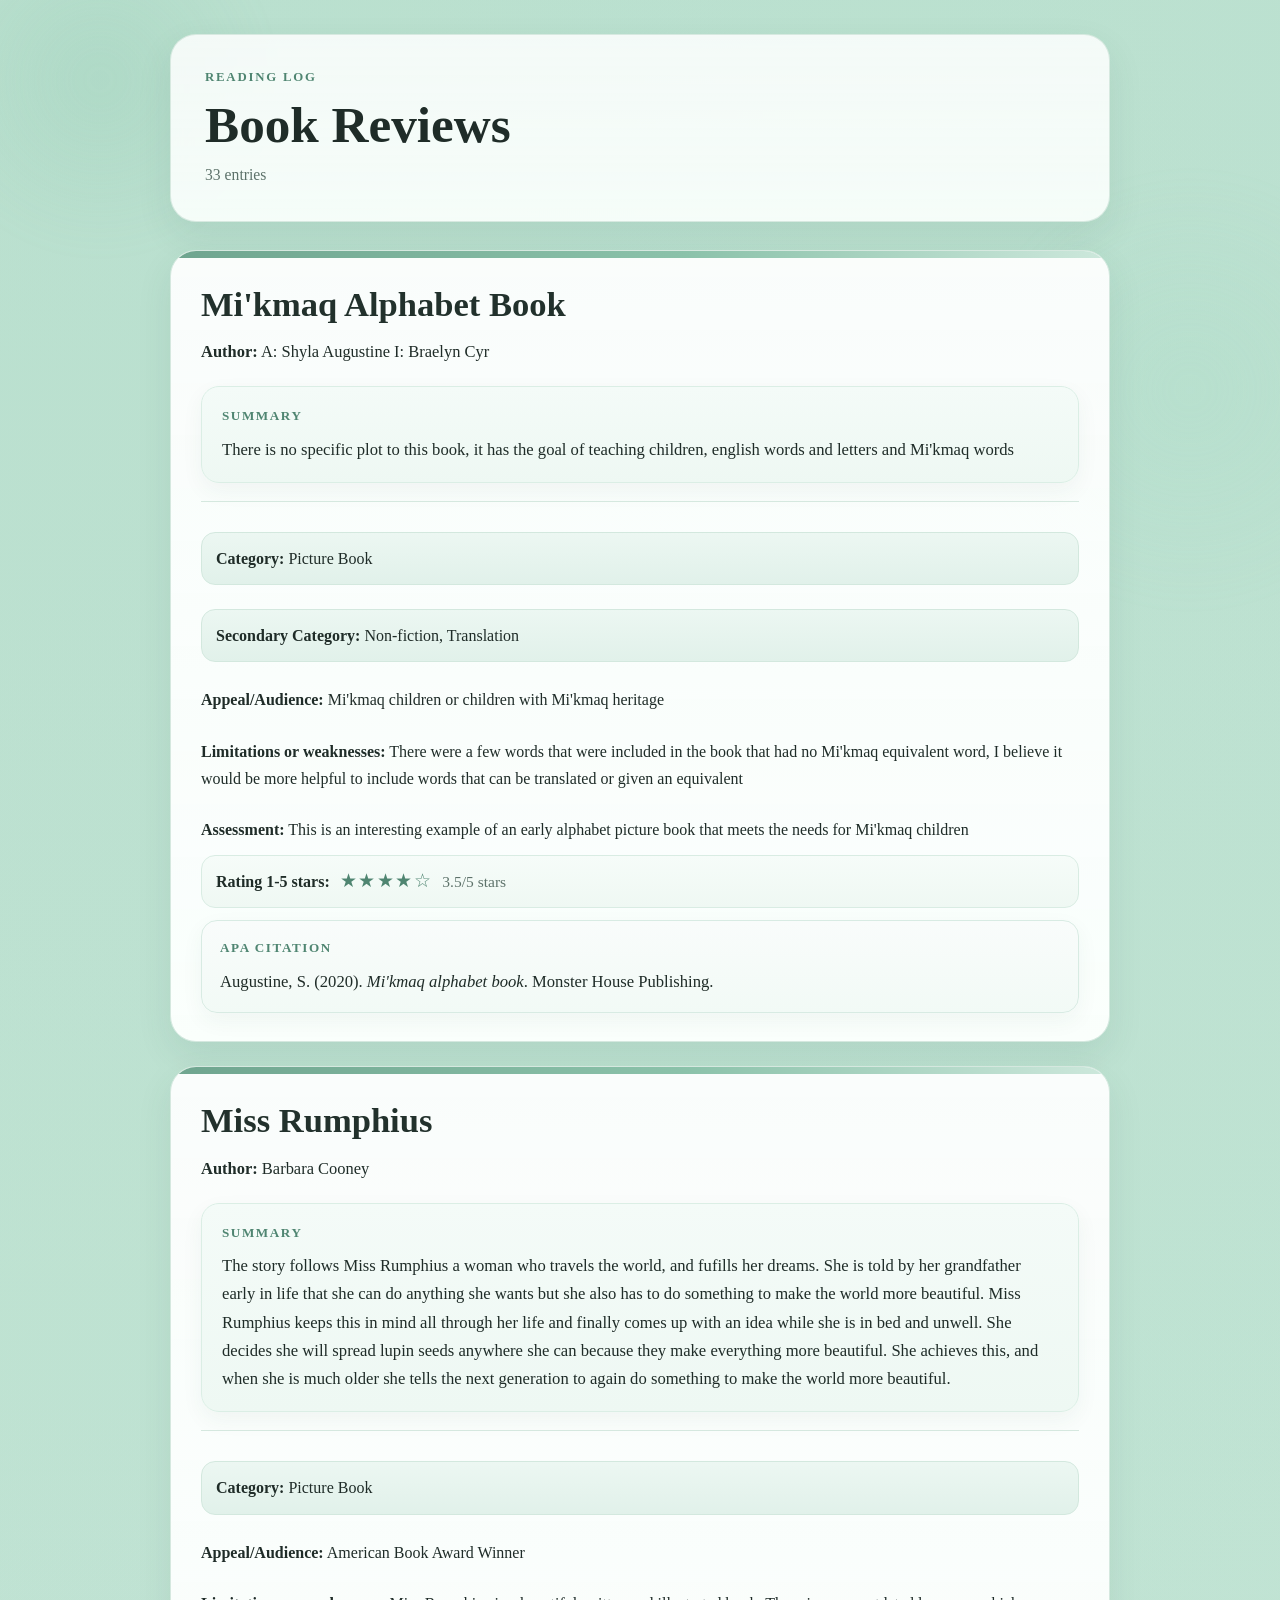
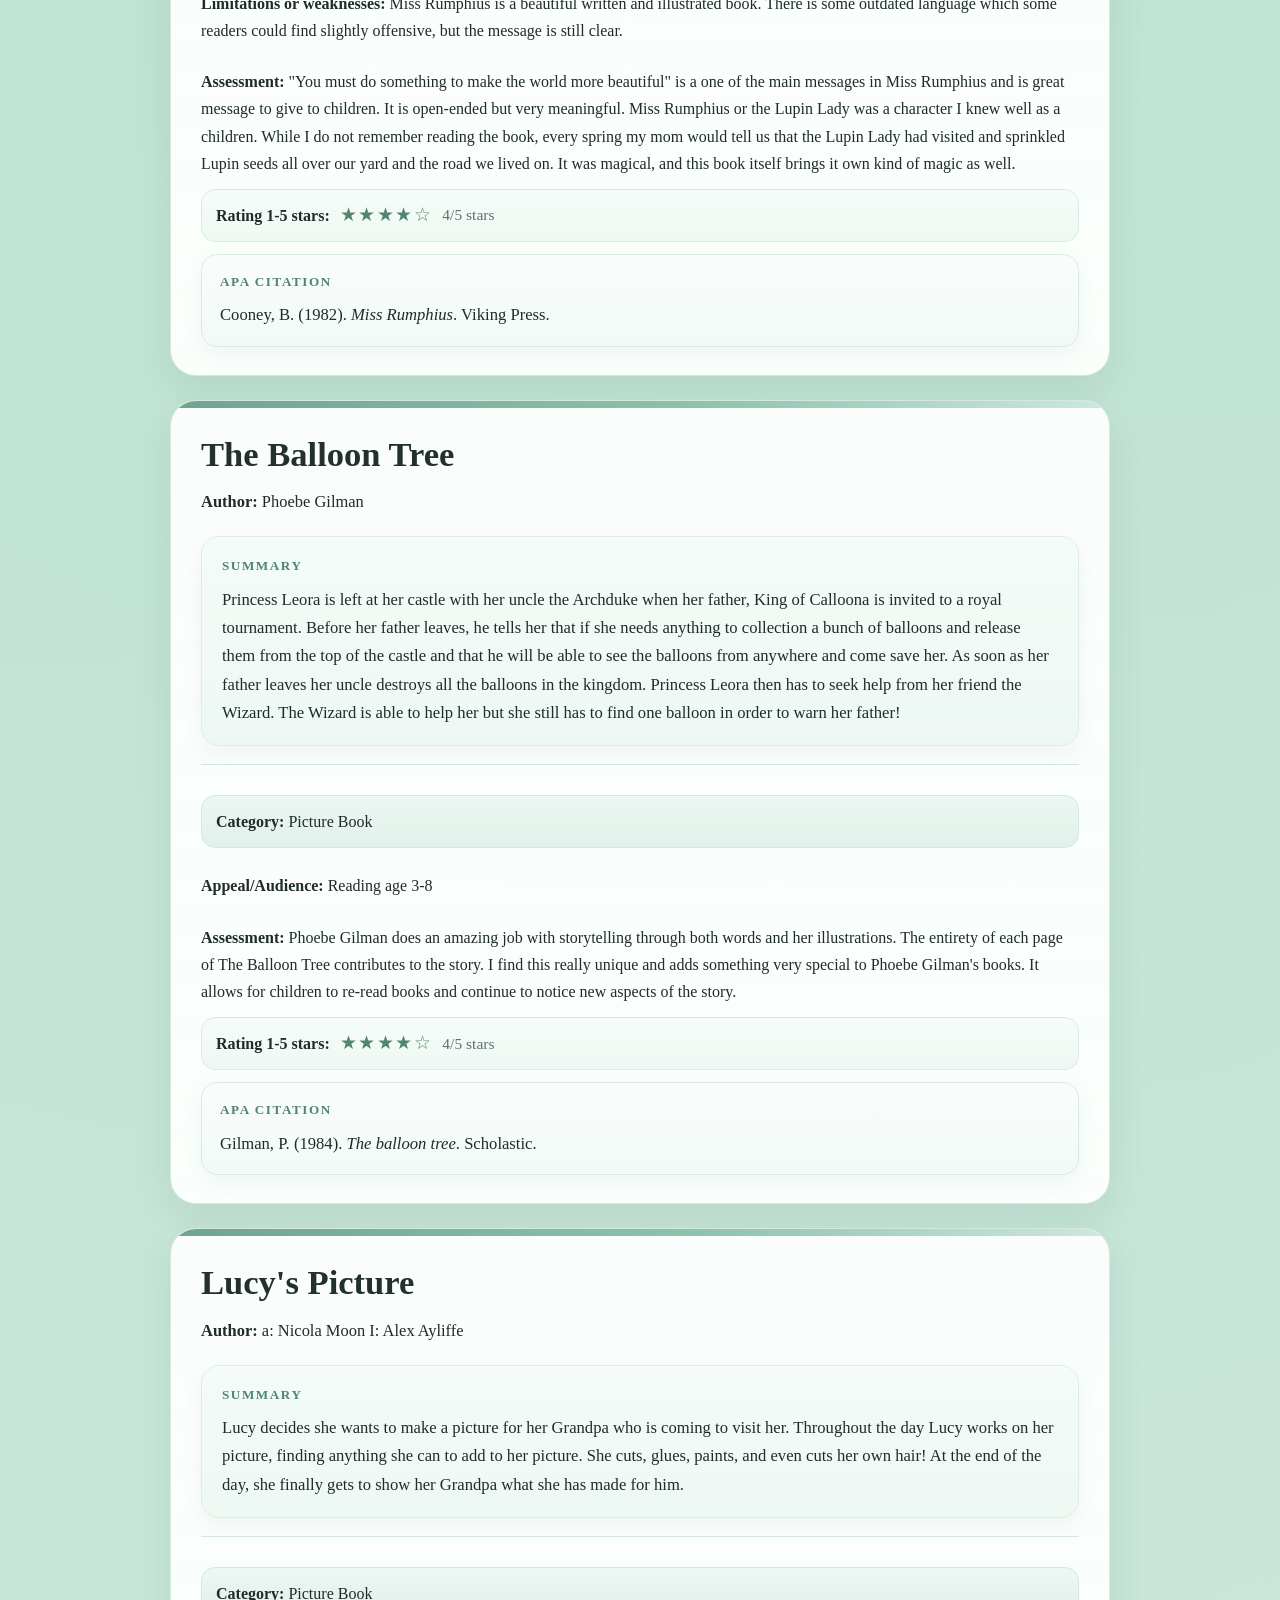
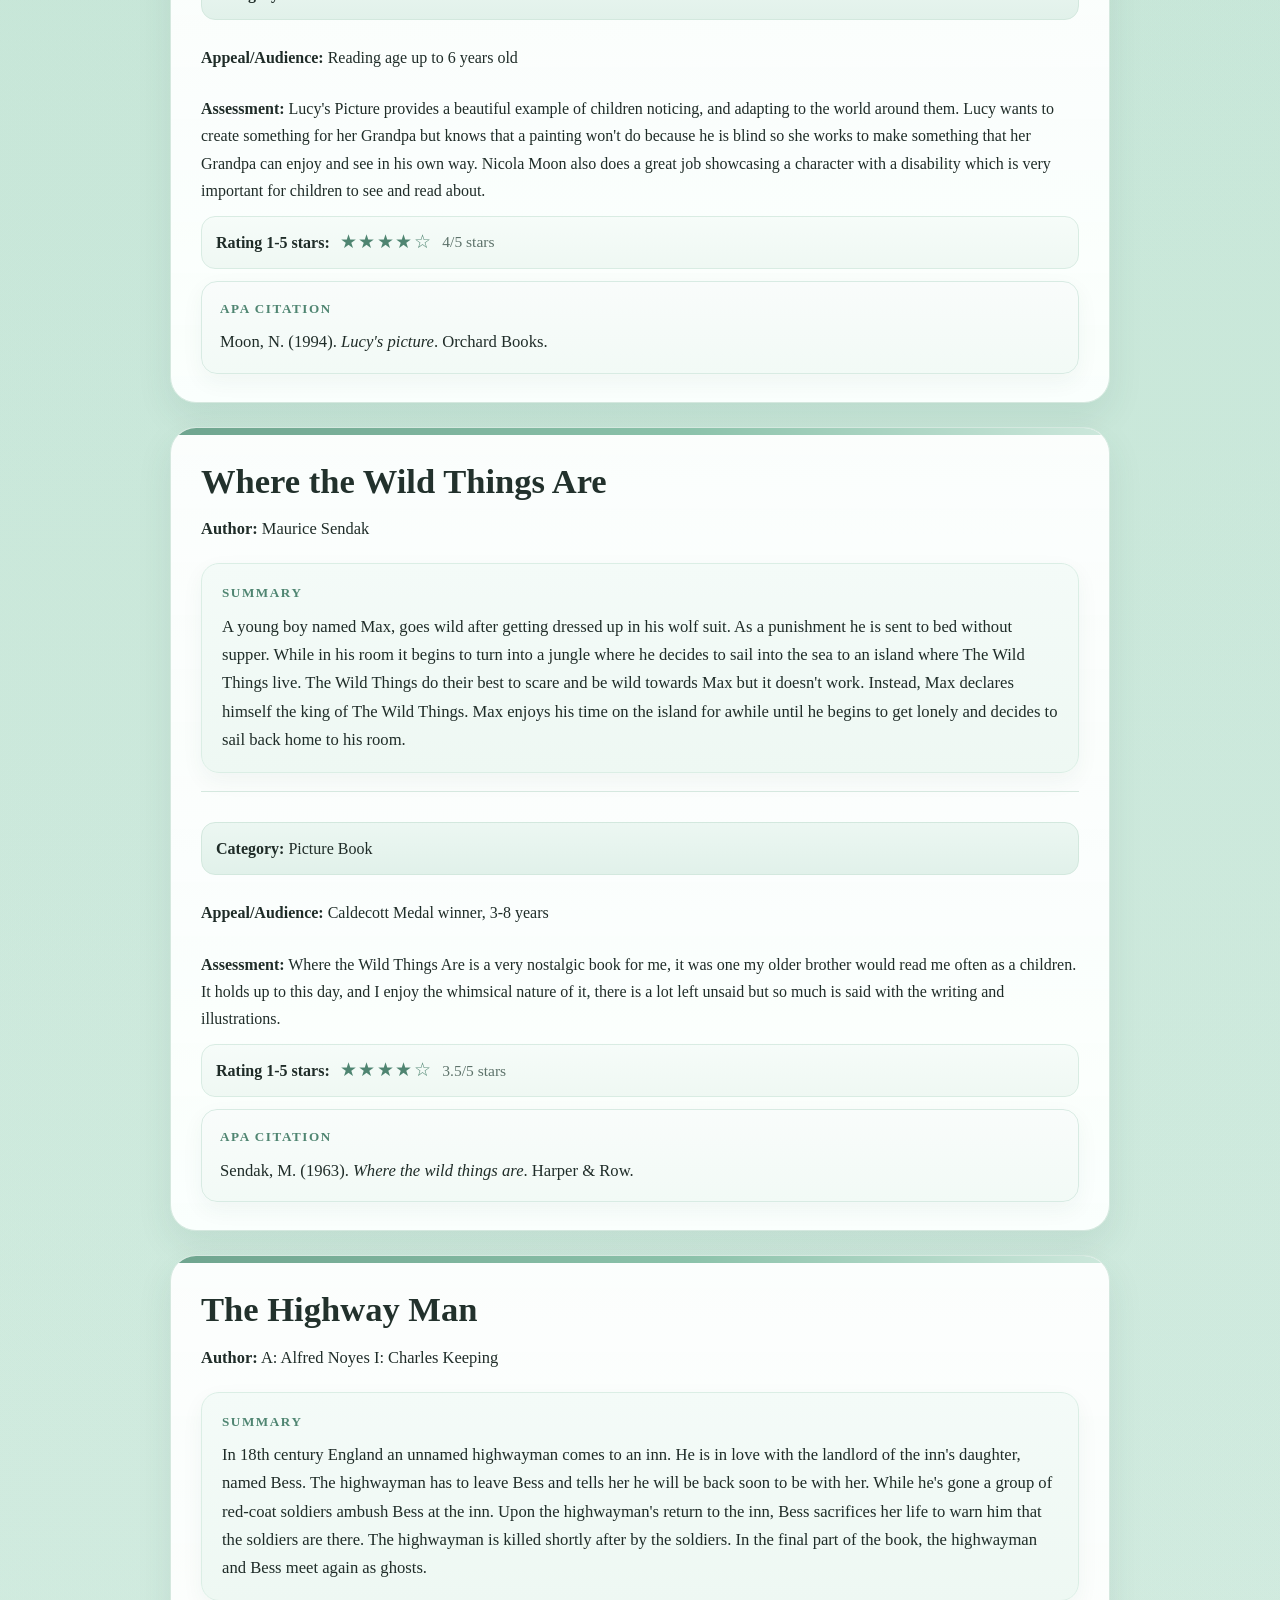
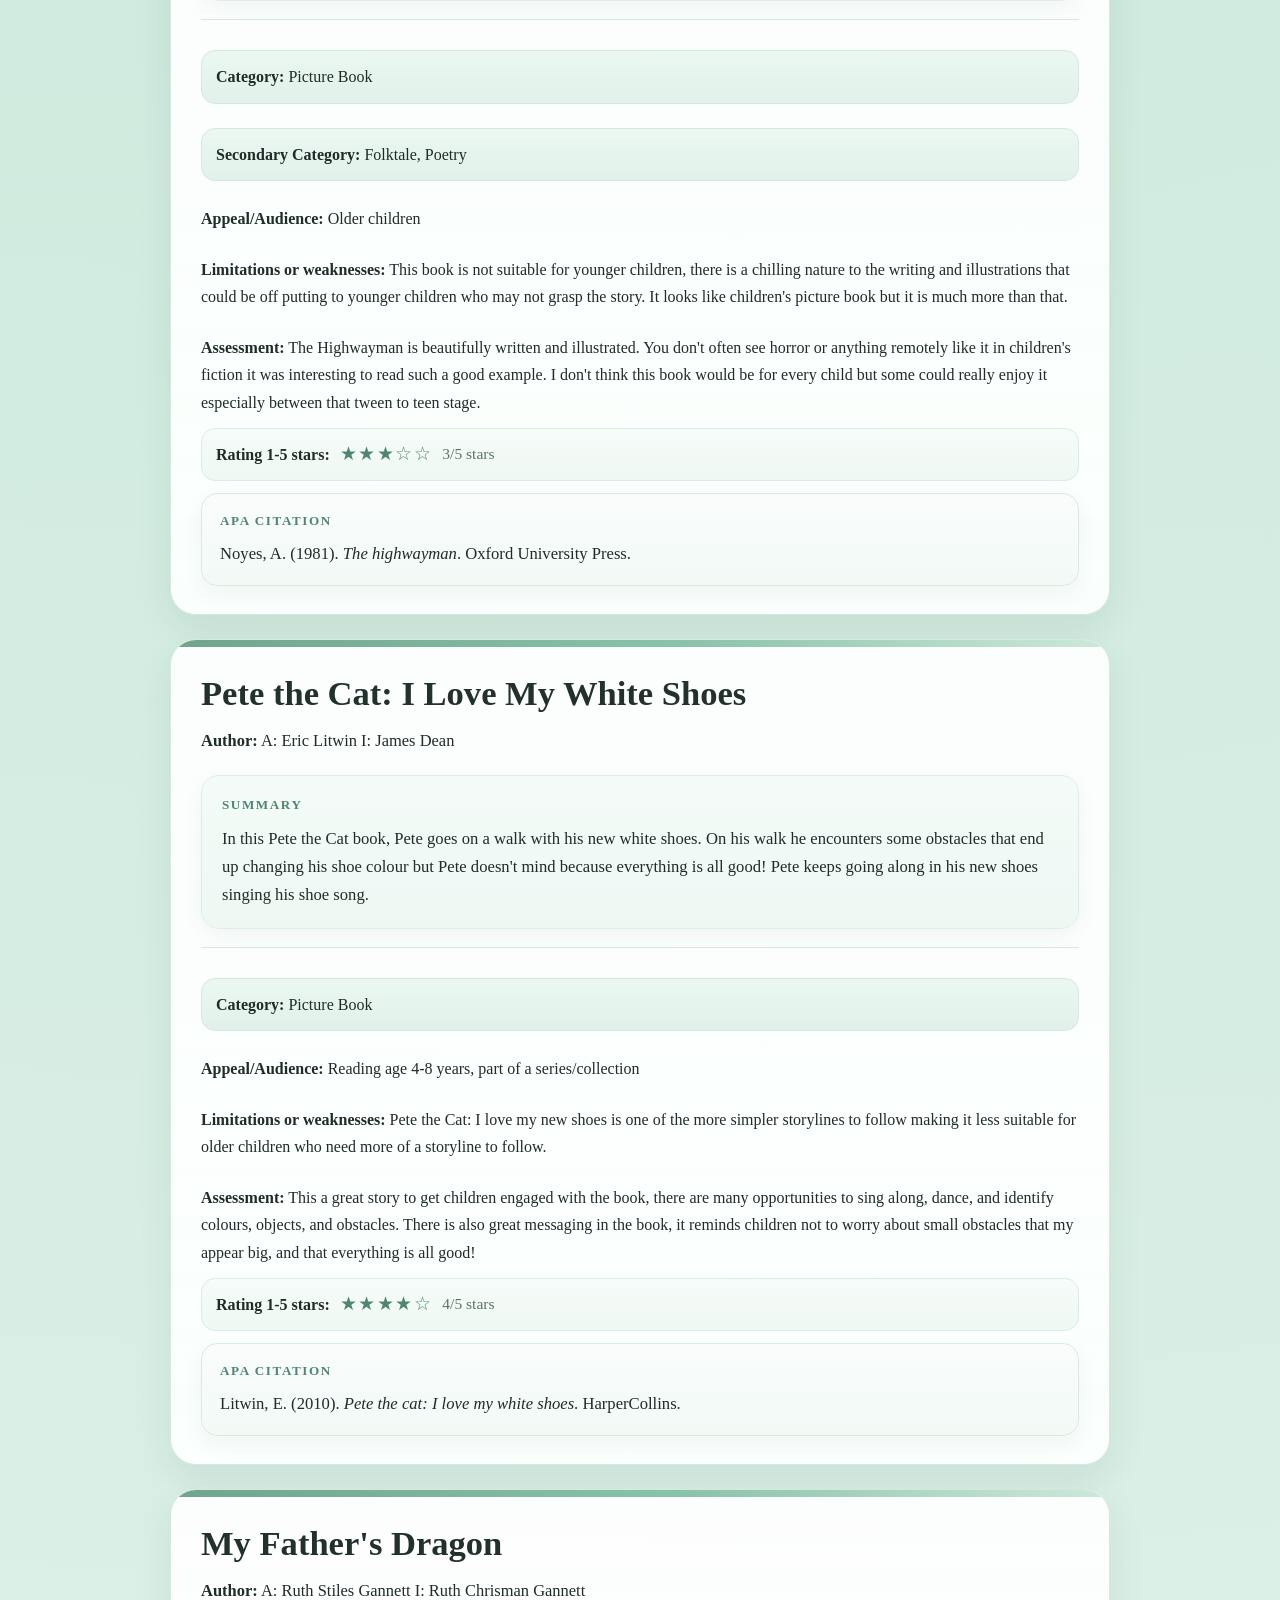
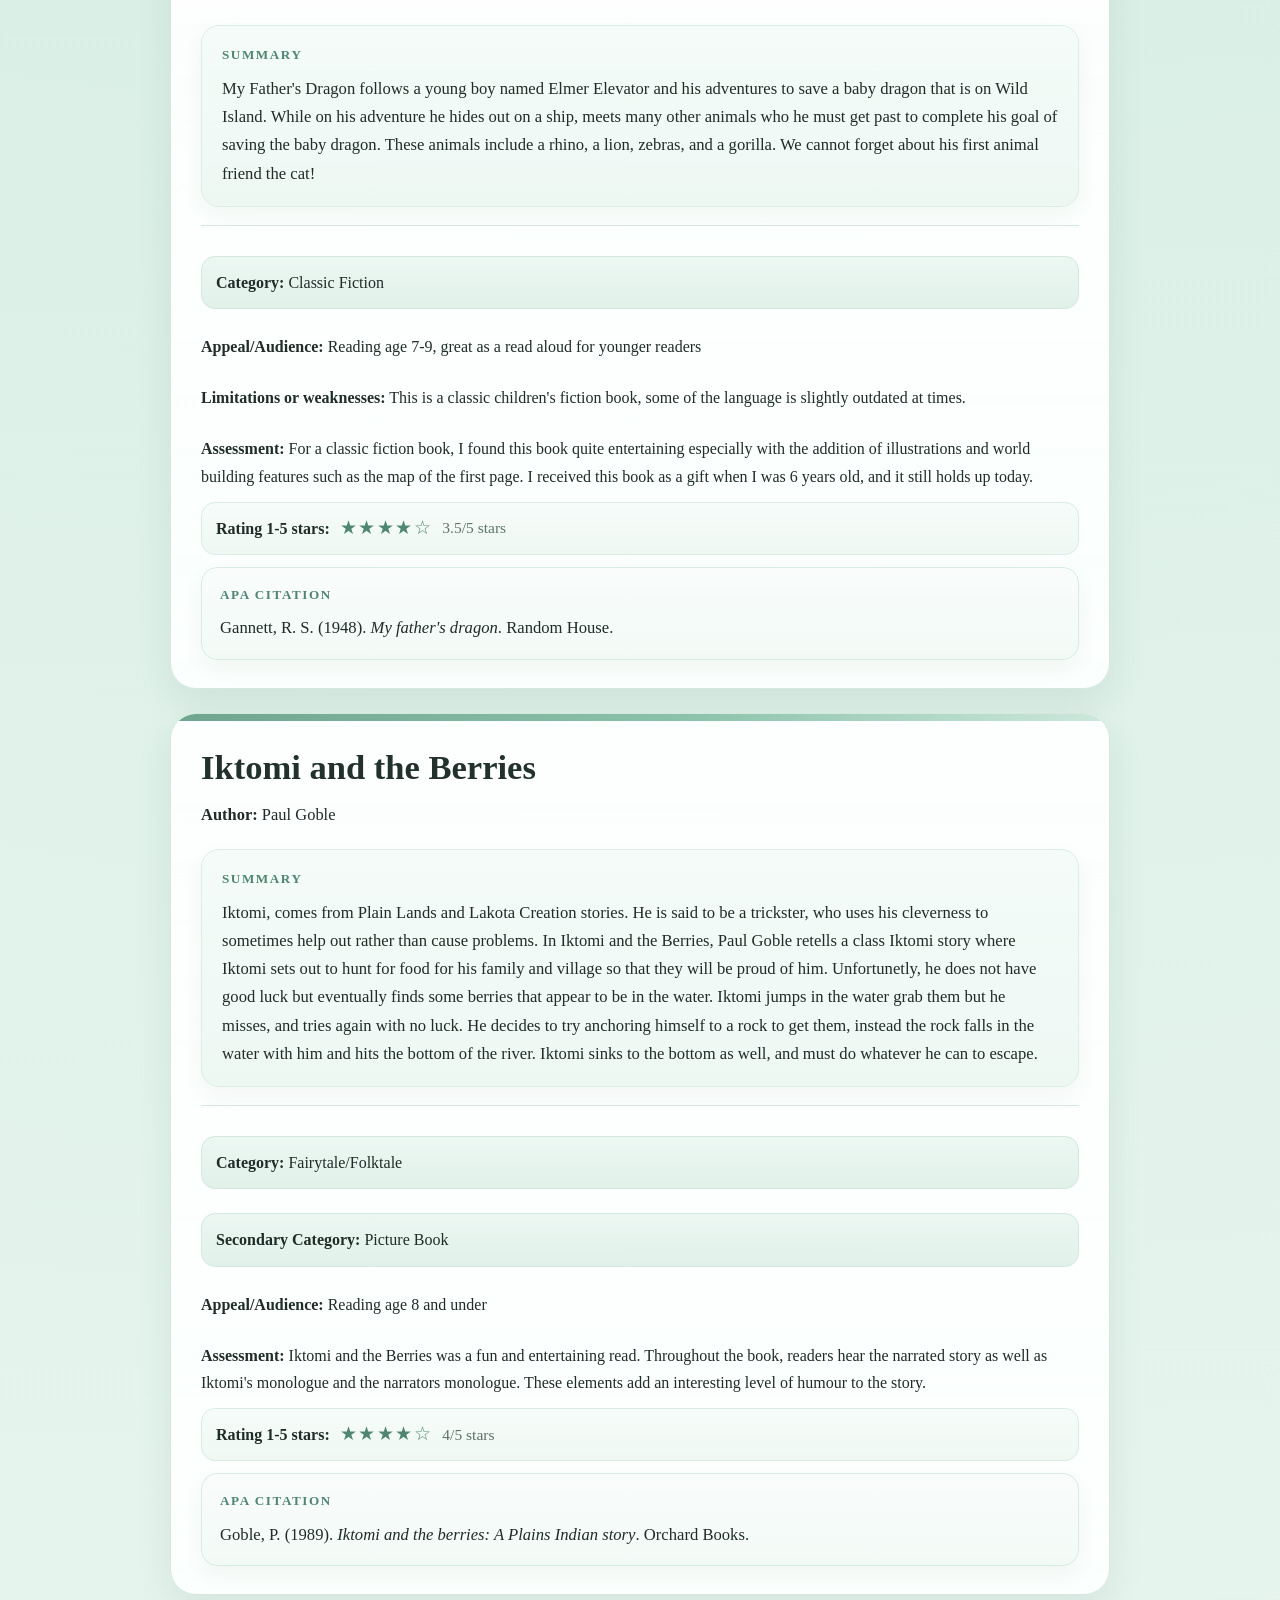
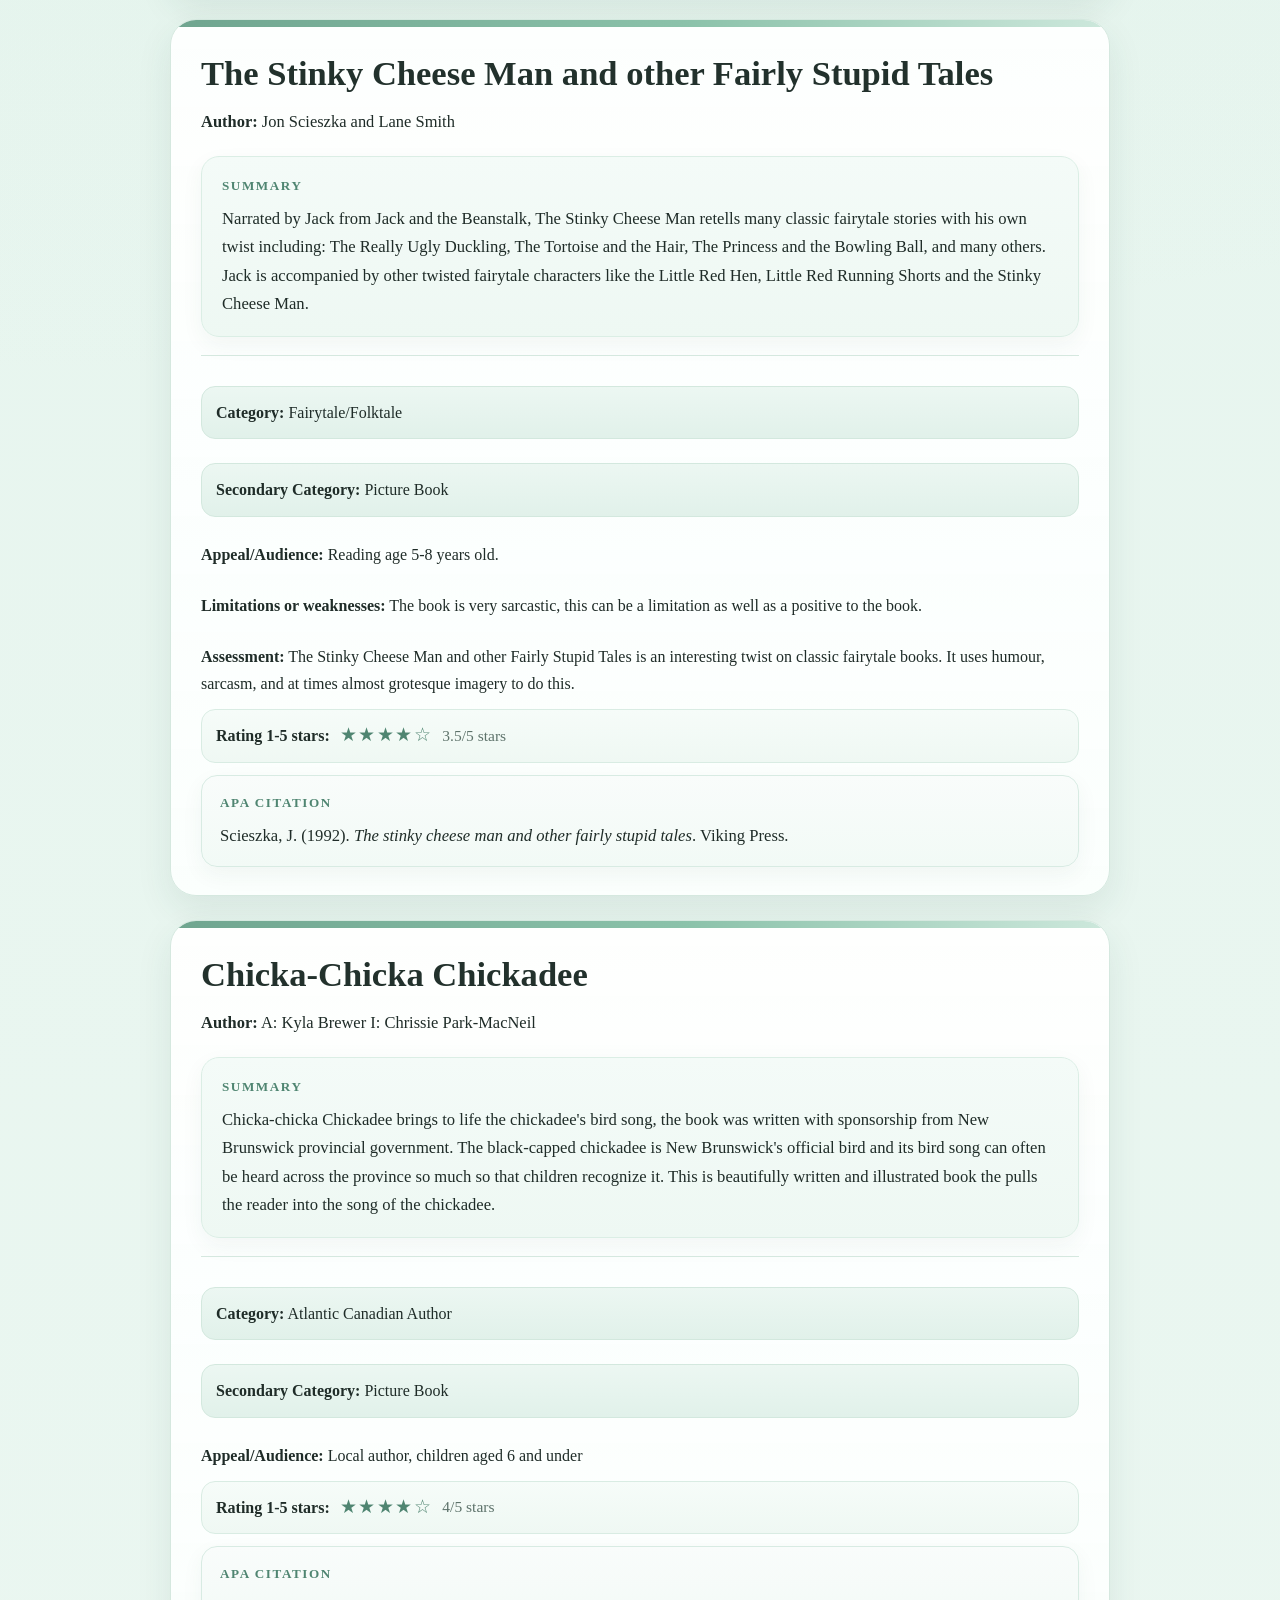
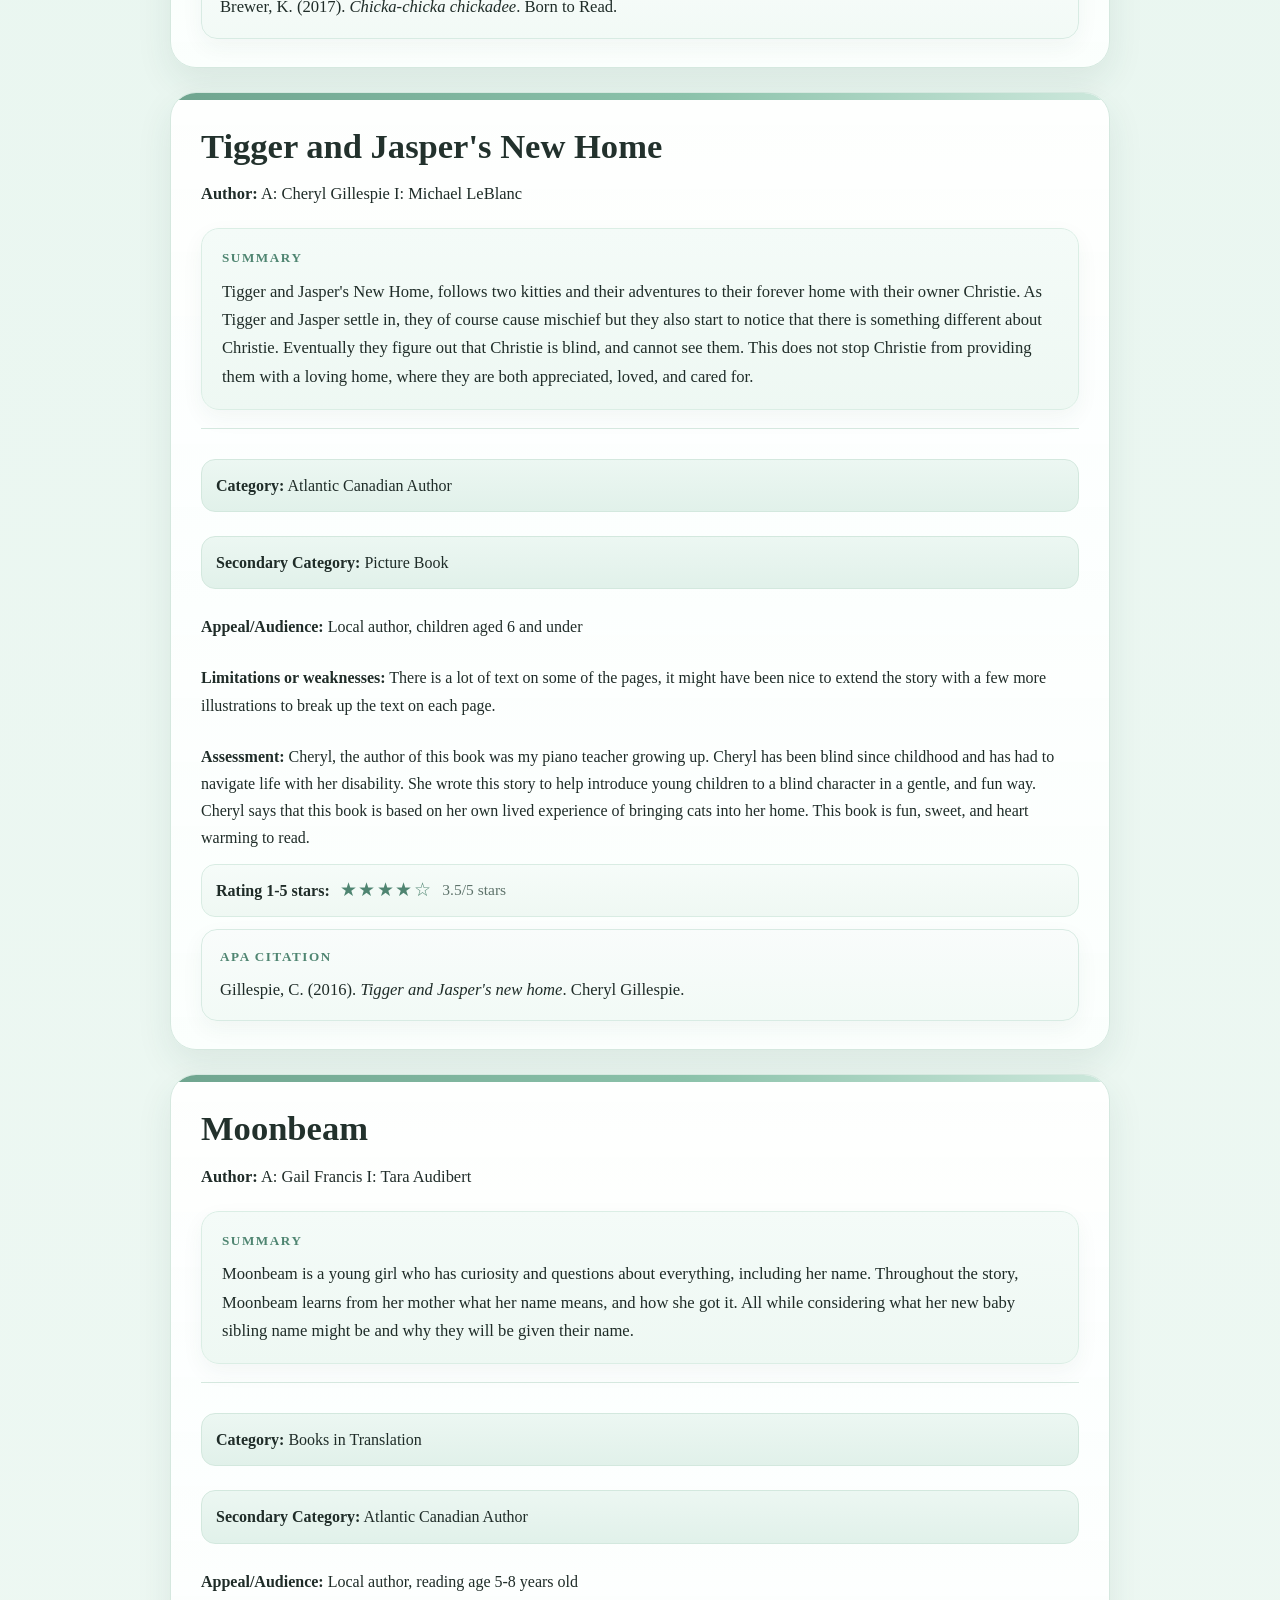
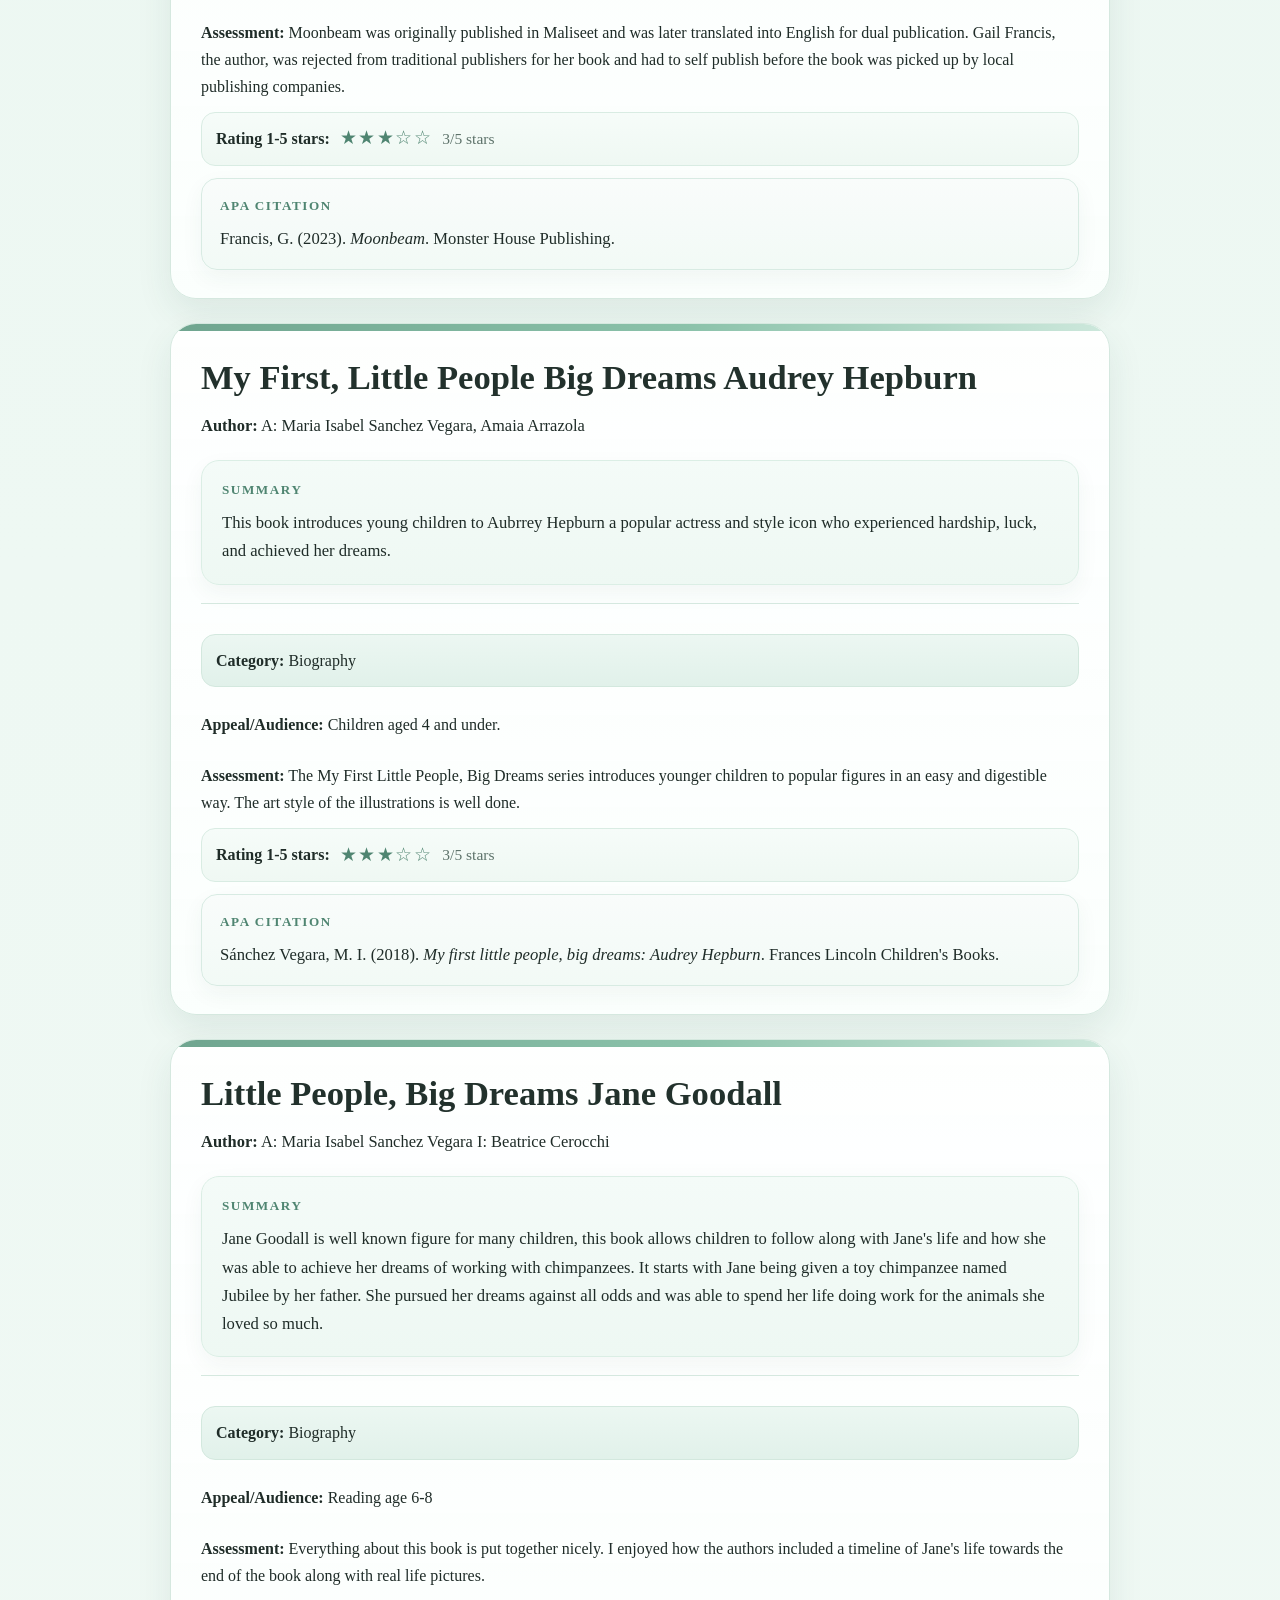
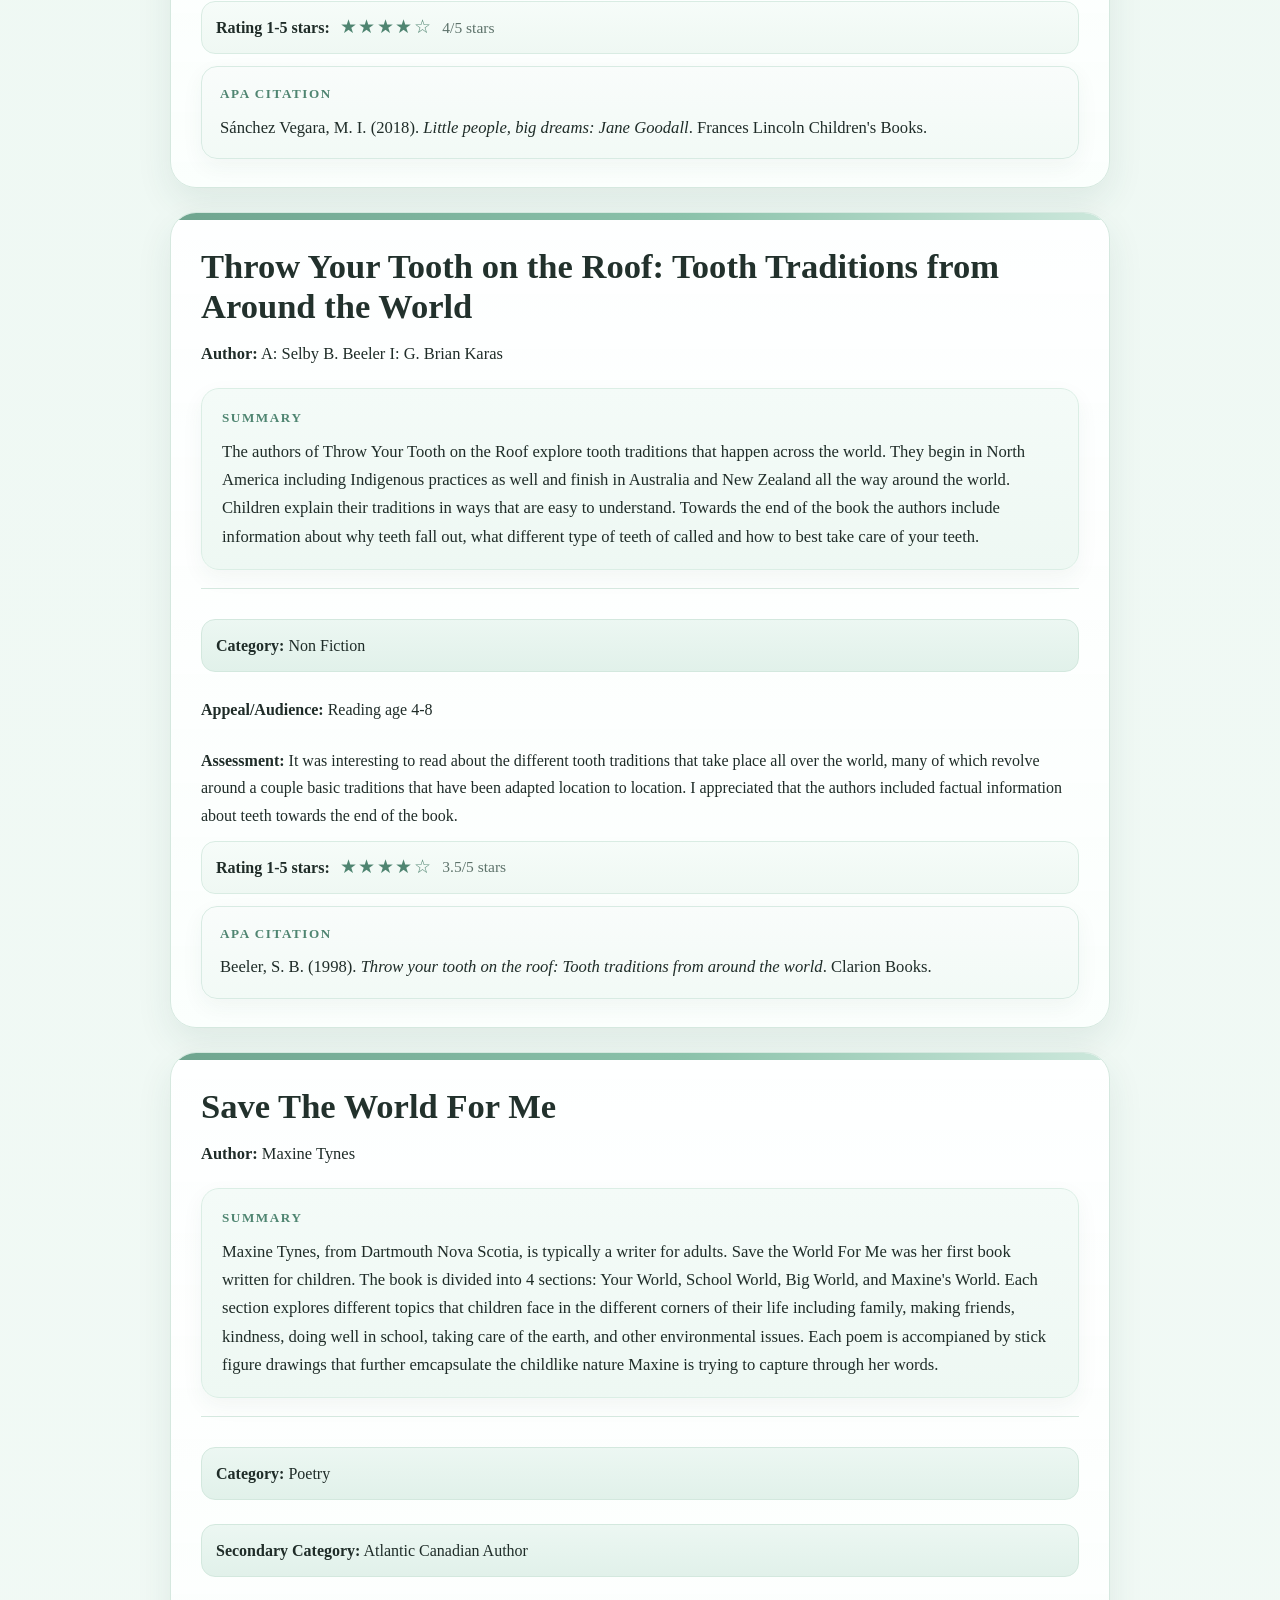
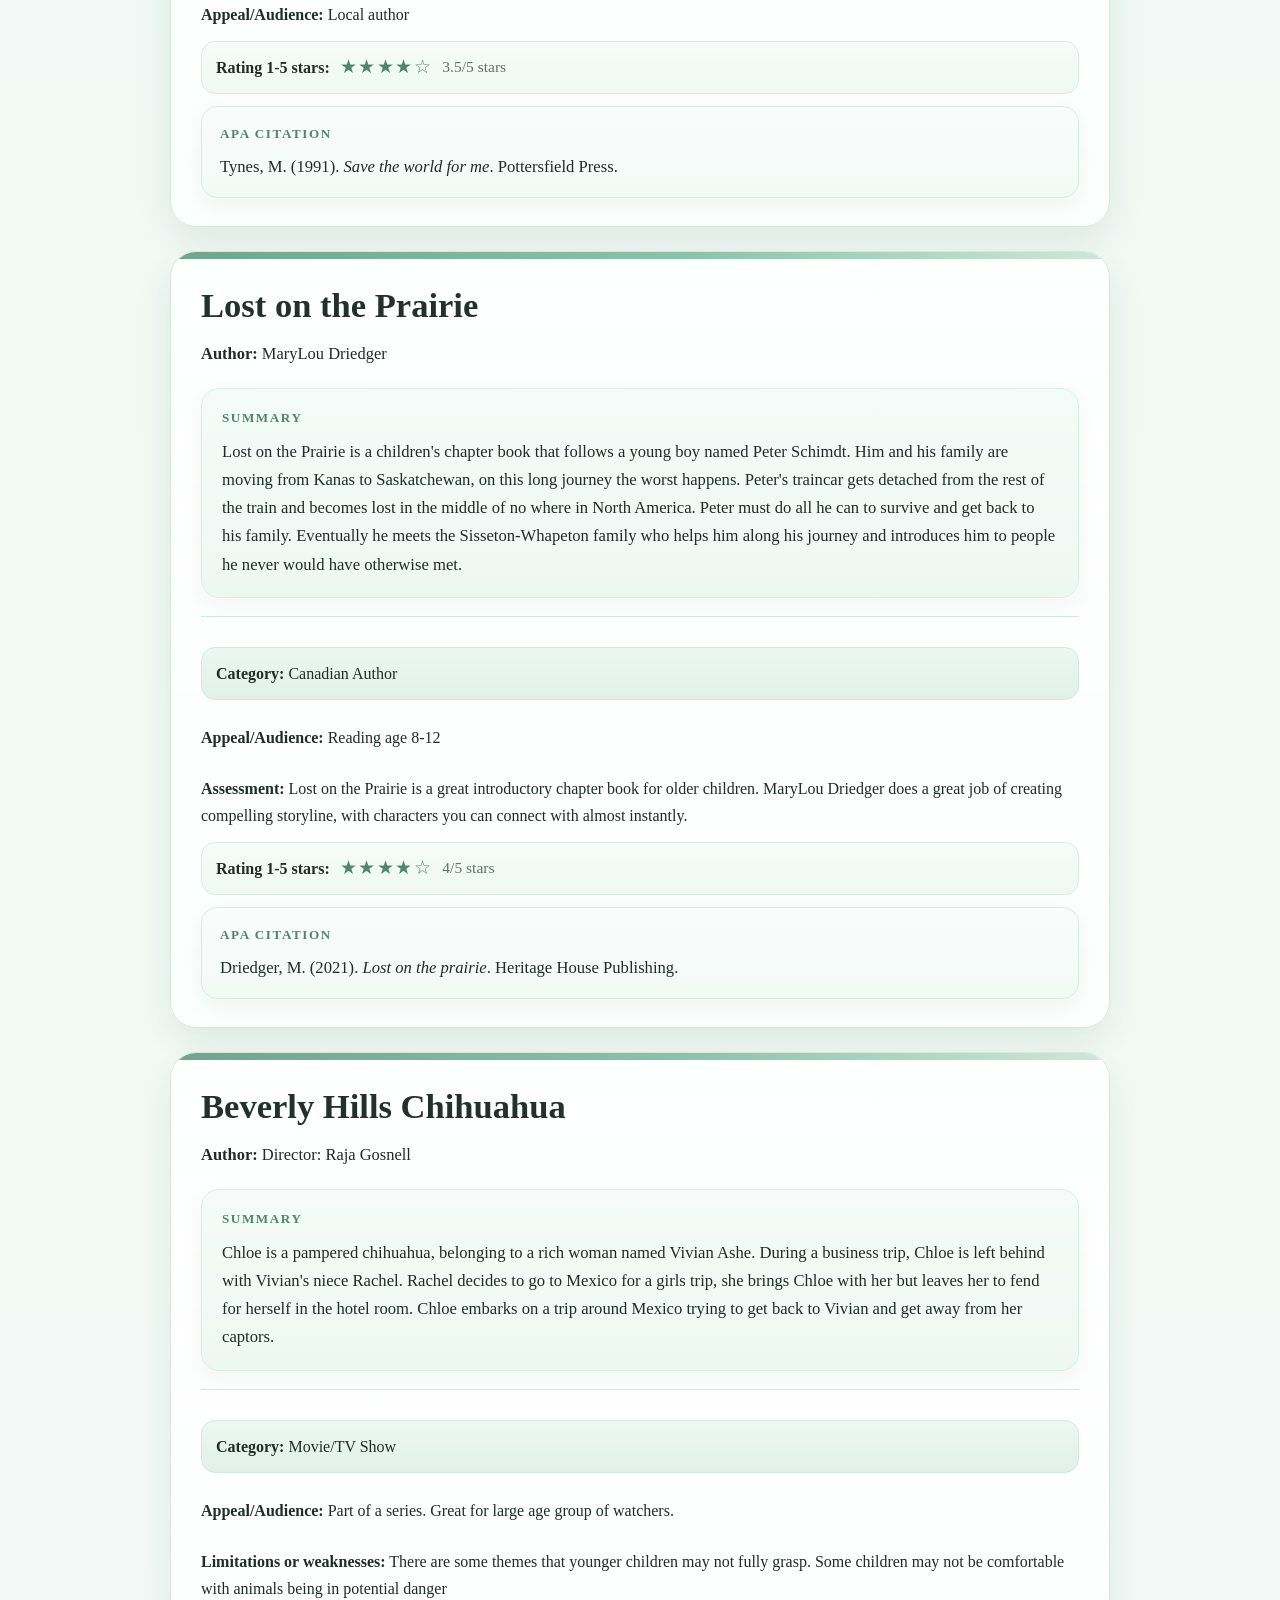
==== commit bfc6312e: "Add files via upload" ====
--- a/index.html
+++ b/index.html
@@ -36,18 +36,21 @@
 
       <section class="details">
         <div class="field emphasized"><span class="label">Category:</span> Picture Book</div>
-        <div class="field emphasized"><span class="label">Secondar Category:</span> Non-fiction, Translation</div>
-        
+        <div class="field emphasized"><span class="label">Secondary Category:</span> Non-fiction, Translation</div>
         <div class="field"><span class="label">Appeal/Audience:</span> Mi&#x27;kmaq children or children with Mi&#x27;kmaq heritage</div>
-        <div class="field"><span class="label">Limitations or weaknesses:</span> There were a few words that were included in the book that had no Mi&#x27;kmaq equavlent word, I believe it would be more helpful to include words that can be translated or given an equavlent </div>
+        <div class="field"><span class="label">Limitations or weaknesses:</span> There were a few words that were included in the book that had no Mi&#x27;kmaq equivalent word, I believe it would be more helpful to include words that can be translated or given an equivalent</div>
         <div class="field"><span class="label">Assessment:</span> This is an interesting example of an early alphabet picture book that meets the needs for Mi&#x27;kmaq children</div>
         
-        <div class="rating-box">
-          <span class="label">Rating 1-5 stars:</span>
-          <span class="stars" aria-label="Rating 3.5/5 stars">★★★★☆</span>
-          <span class="rating-text">3.5/5 stars</span>
-        </div>
-        
+    <div class="rating-box">
+      <span class="label">Rating 1-5 stars:</span>
+      <span class="stars" aria-label="Rating 3.5/5 stars">★★★★☆</span>
+      <span class="rating-text">3.5/5 stars</span>
+    </div>
+    
+        <div class="citation-box">
+          <div class="section-heading">APA Citation</div>
+          <p>Augustine, S. (2020). <em>Mi'kmaq alphabet book</em>. Monster House Publishing.</p>
+        </div>
       </section>
     </article>
     
@@ -61,23 +64,26 @@
 
       <section class="summary-block">
         <div class="section-heading">Summary</div>
-        <p>The story follows Miss Rumphius a woman who travels the world, and fufills her dreams. She is told by her grandfather early in life that she can do anything she wants but she also has to do something to make the world more beautiful. Miss Rumphius keeps this in mind all through her life and finally comes up with an idea while she is in bed and unwell. She decides she will spread lupin seeds anywhere she can because they make everything more beautiful. She achieves this, and when she is much older she tells the next generation to again do something  to make the world more beautiful. </p>
+        <p>The story follows Miss Rumphius a woman who travels the world, and fufills her dreams. She is told by her grandfather early in life that she can do anything she wants but she also has to do something to make the world more beautiful. Miss Rumphius keeps this in mind all through her life and finally comes up with an idea while she is in bed and unwell. She decides she will spread lupin seeds anywhere she can because they make everything more beautiful. She achieves this, and when she is much older she tells the next generation to again do something to make the world more beautiful.</p>
       </section>
 
       <section class="details">
         <div class="field emphasized"><span class="label">Category:</span> Picture Book</div>
         
-        
         <div class="field"><span class="label">Appeal/Audience:</span> American Book Award Winner</div>
-        <div class="field"><span class="label">Limitations or weaknesses:</span> Miss Rumphius is a beautiful written and illustrated book. There is some outdated language which some readers could find slighly offensive, but the message is still clear. </div>
-        <div class="field"><span class="label">Assessment:</span> &quot;You must do something to make the world more beautiful&quot; is a one of the main messages in Miss Rumphius and is great messsage to give to children. It is open-ended but very meaningful. Miss Rumphius or the Lupin Lady was a character I knew well as a children. While I do not remeber reading the book, every spring my mom would tell us that the Lupin Lady had visited and sprinkled Lupin seeds all over our yard and the road we lived on. It was magical, and this book itself brings it own kind of magic as well. </div>
-        
-        <div class="rating-box">
-          <span class="label">Rating 1-5 stars:</span>
-          <span class="stars" aria-label="Rating 4/5 stars">★★★★☆</span>
-          <span class="rating-text">4/5 stars</span>
-        </div>
-        
+        <div class="field"><span class="label">Limitations or weaknesses:</span> Miss Rumphius is a beautiful written and illustrated book. There is some outdated language which some readers could find slightly offensive, but the message is still clear.</div>
+        <div class="field"><span class="label">Assessment:</span> &quot;You must do something to make the world more beautiful&quot; is a one of the main messages in Miss Rumphius and is great message to give to children. It is open-ended but very meaningful. Miss Rumphius or the Lupin Lady was a character I knew well as a children. While I do not remember reading the book, every spring my mom would tell us that the Lupin Lady had visited and sprinkled Lupin seeds all over our yard and the road we lived on. It was magical, and this book itself brings it own kind of magic as well.</div>
+        
+    <div class="rating-box">
+      <span class="label">Rating 1-5 stars:</span>
+      <span class="stars" aria-label="Rating 4/5 stars">★★★★☆</span>
+      <span class="rating-text">4/5 stars</span>
+    </div>
+    
+        <div class="citation-box">
+          <div class="section-heading">APA Citation</div>
+          <p>Cooney, B. (1982). <em>Miss Rumphius</em>. Viking Press.</p>
+        </div>
       </section>
     </article>
     
@@ -91,23 +97,26 @@
 
       <section class="summary-block">
         <div class="section-heading">Summary</div>
-        <p>Princess Leora is left at her castle with her uncle the Archduke when her father, King of Calloona  is invited to a royal tournament. Before her father leaves, he tells her that if she needs anything to collection a bunch of balloons and release them from the top of the castle and that he will be able to see the balloons from anywhere and come save her. As soon as her father leaves her uncle destroys all the balloons in the kingdom. Princess Leora then has to seek help from her friend the Wizard.  The Wizard is able to help her but she still has to find one balloon in order to warn her father! </p>
+        <p>Princess Leora is left at her castle with her uncle the Archduke when her father, King of Calloona is invited to a royal tournament. Before her father leaves, he tells her that if she needs anything to collection a bunch of balloons and release them from the top of the castle and that he will be able to see the balloons from anywhere and come save her. As soon as her father leaves her uncle destroys all the balloons in the kingdom. Princess Leora then has to seek help from her friend the Wizard. The Wizard is able to help her but she still has to find one balloon in order to warn her father!</p>
       </section>
 
       <section class="details">
         <div class="field emphasized"><span class="label">Category:</span> Picture Book</div>
         
-        
         <div class="field"><span class="label">Appeal/Audience:</span> Reading age 3-8</div>
         
-        <div class="field"><span class="label">Assessment:</span> Phoebe Gilman does an amazing job with storytelling through both words and her illustrations. The entirity of each page of The Balloon Tree contributes to the story. I find this really unique and adds something very special to Phoebe Gilman&#x27;s books. It allows for children to re-read books and continue to notice new aspects of the story. </div>
-        
-        <div class="rating-box">
-          <span class="label">Rating 1-5 stars:</span>
-          <span class="stars" aria-label="Rating 4/5 stars">★★★★☆</span>
-          <span class="rating-text">4/5 stars</span>
-        </div>
-        
+        <div class="field"><span class="label">Assessment:</span> Phoebe Gilman does an amazing job with storytelling through both words and her illustrations. The entirety of each page of The Balloon Tree contributes to the story. I find this really unique and adds something very special to Phoebe Gilman&#x27;s books. It allows for children to re-read books and continue to notice new aspects of the story.</div>
+        
+    <div class="rating-box">
+      <span class="label">Rating 1-5 stars:</span>
+      <span class="stars" aria-label="Rating 4/5 stars">★★★★☆</span>
+      <span class="rating-text">4/5 stars</span>
+    </div>
+    
+        <div class="citation-box">
+          <div class="section-heading">APA Citation</div>
+          <p>Gilman, P. (1984). <em>The balloon tree</em>. Scholastic.</p>
+        </div>
       </section>
     </article>
     
@@ -121,23 +130,26 @@
 
       <section class="summary-block">
         <div class="section-heading">Summary</div>
-        <p>Lucy decides she wants to make a picture for her Grandpa who is coming to visit her. Throughout the day Lucy works on her picture, finding anything she can to add to her picture. She cuts, glues, paints, and even cuts her own hair! At the end of the day, she finally gets to show her Grandpa what she has made for him. </p>
+        <p>Lucy decides she wants to make a picture for her Grandpa who is coming to visit her. Throughout the day Lucy works on her picture, finding anything she can to add to her picture. She cuts, glues, paints, and even cuts her own hair! At the end of the day, she finally gets to show her Grandpa what she has made for him.</p>
       </section>
 
       <section class="details">
         <div class="field emphasized"><span class="label">Category:</span> Picture Book</div>
         
-        
         <div class="field"><span class="label">Appeal/Audience:</span> Reading age up to 6 years old</div>
         
         <div class="field"><span class="label">Assessment:</span> Lucy&#x27;s Picture provides a beautiful example of children noticing, and adapting to the world around them. Lucy wants to create something for her Grandpa but knows that a painting won&#x27;t do because he is blind so she works to make something that her Grandpa can enjoy and see in his own way. Nicola Moon also does a great job showcasing a character with a disability which is very important for children to see and read about.</div>
         
-        <div class="rating-box">
-          <span class="label">Rating 1-5 stars:</span>
-          <span class="stars" aria-label="Rating 4/5 stars">★★★★☆</span>
-          <span class="rating-text">4/5 stars</span>
-        </div>
-        
+    <div class="rating-box">
+      <span class="label">Rating 1-5 stars:</span>
+      <span class="stars" aria-label="Rating 4/5 stars">★★★★☆</span>
+      <span class="rating-text">4/5 stars</span>
+    </div>
+    
+        <div class="citation-box">
+          <div class="section-heading">APA Citation</div>
+          <p>Moon, N. (1994). <em>Lucy's picture</em>. Orchard Books.</p>
+        </div>
       </section>
     </article>
     
@@ -151,23 +163,26 @@
 
       <section class="summary-block">
         <div class="section-heading">Summary</div>
-        <p>A young boy named Max, goes wild after getting dressed up in his wolf suit. As a punishment he is sent to bed without supper. While in his room it begins to turn into a jungle where he decides to sail into the sea to an island where The Wild Things live.The Wild Things do their best to scare and be wild towards Maz but it doesnt work. Instead, Max declares himself the king of The Wild Things. Max enjoys his time on the island for awhile until he begins to get lonely and deicdes to sail back home to his room. </p>
+        <p>A young boy named Max, goes wild after getting dressed up in his wolf suit. As a punishment he is sent to bed without supper. While in his room it begins to turn into a jungle where he decides to sail into the sea to an island where The Wild Things live. The Wild Things do their best to scare and be wild towards Max but it doesn&#x27;t work. Instead, Max declares himself the king of The Wild Things. Max enjoys his time on the island for awhile until he begins to get lonely and decides to sail back home to his room.</p>
       </section>
 
       <section class="details">
         <div class="field emphasized"><span class="label">Category:</span> Picture Book</div>
         
-        
         <div class="field"><span class="label">Appeal/Audience:</span> Caldecott Medal winner, 3-8 years</div>
         
-        <div class="field"><span class="label">Assessment:</span> Where the Wild Things Are is a very nostalgic book for me, it was one my older brother would read me often as a children. It holds up to this day, and I enjoy the whimisical nature of it, there is a lot left unsaid but so much is said with the writing and illustrations.</div>
-        
-        <div class="rating-box">
-          <span class="label">Rating 1-5 stars:</span>
-          <span class="stars" aria-label="Rating 3.5/5 stars">★★★★☆</span>
-          <span class="rating-text">3.5/5 stars</span>
-        </div>
-        
+        <div class="field"><span class="label">Assessment:</span> Where the Wild Things Are is a very nostalgic book for me, it was one my older brother would read me often as a children. It holds up to this day, and I enjoy the whimsical nature of it, there is a lot left unsaid but so much is said with the writing and illustrations.</div>
+        
+    <div class="rating-box">
+      <span class="label">Rating 1-5 stars:</span>
+      <span class="stars" aria-label="Rating 3.5/5 stars">★★★★☆</span>
+      <span class="rating-text">3.5/5 stars</span>
+    </div>
+    
+        <div class="citation-box">
+          <div class="section-heading">APA Citation</div>
+          <p>Sendak, M. (1963). <em>Where the wild things are</em>. Harper &amp; Row.</p>
+        </div>
       </section>
     </article>
     
@@ -181,23 +196,26 @@
 
       <section class="summary-block">
         <div class="section-heading">Summary</div>
-        <p>In 18th century England an unnamed highwayman comes to an inn. He is in love with the landlord of the inn&#x27;s daughter, named Bess. The highwayman has to leave Bess and tells her he will be back soon to be with her. While he&#x27;s gone a group of red-coat soliders ambush Bess at the inn. Upon the highwayman&#x27;s return to the inn, Bess scarifices her life to arn him that the soliders are there. The highwayman is killed shortly after by the soliders. In the final part of the book, the highwayman and Bess meet again as ghosts. </p>
+        <p>In 18th century England an unnamed highwayman comes to an inn. He is in love with the landlord of the inn&#x27;s daughter, named Bess. The highwayman has to leave Bess and tells her he will be back soon to be with her. While he&#x27;s gone a group of red-coat soldiers ambush Bess at the inn. Upon the highwayman&#x27;s return to the inn, Bess sacrifices her life to warn him that the soldiers are there. The highwayman is killed shortly after by the soldiers. In the final part of the book, the highwayman and Bess meet again as ghosts.</p>
       </section>
 
       <section class="details">
         <div class="field emphasized"><span class="label">Category:</span> Picture Book</div>
-        <div class="field emphasized"><span class="label">Secondar Category:</span> Folktale, Poetry</div>
-        
+        <div class="field emphasized"><span class="label">Secondary Category:</span> Folktale, Poetry</div>
         <div class="field"><span class="label">Appeal/Audience:</span> Older children</div>
         <div class="field"><span class="label">Limitations or weaknesses:</span> This book is not suitable for younger children, there is a chilling nature to the writing and illustrations that could be off putting to younger children who may not grasp the story. It looks like children&#x27;s picture book but it is much more than that.</div>
-        <div class="field"><span class="label">Assessment:</span> The Highwayman is beauitfully written and illustrated. You don&#x27;t often see horror or anything remotely like it in children&#x27;s fiction it was interesting to read such a good example. I don&#x27;t think this book would be for every child but some could really enjoy it especially between that tween to teen stage. </div>
-        
-        <div class="rating-box">
-          <span class="label">Rating 1-5 stars:</span>
-          <span class="stars" aria-label="Rating 3/5 stars">★★★☆☆</span>
-          <span class="rating-text">3/5 stars</span>
-        </div>
-        
+        <div class="field"><span class="label">Assessment:</span> The Highwayman is beautifully written and illustrated. You don&#x27;t often see horror or anything remotely like it in children&#x27;s fiction it was interesting to read such a good example. I don&#x27;t think this book would be for every child but some could really enjoy it especially between that tween to teen stage.</div>
+        
+    <div class="rating-box">
+      <span class="label">Rating 1-5 stars:</span>
+      <span class="stars" aria-label="Rating 3/5 stars">★★★☆☆</span>
+      <span class="rating-text">3/5 stars</span>
+    </div>
+    
+        <div class="citation-box">
+          <div class="section-heading">APA Citation</div>
+          <p>Noyes, A. (1981). <em>The highwayman</em>. Oxford University Press.</p>
+        </div>
       </section>
     </article>
     
@@ -211,23 +229,26 @@
 
       <section class="summary-block">
         <div class="section-heading">Summary</div>
-        <p>In this Pete the Cat book, Pete goes on a walk with his new white shoes. On his walk he encounters some obstacles that end up changing his shoe colour but Pete doesn&#x27;t mind because everything is all good! Pete keeps going along in his new shoes singing his shoe song. </p>
+        <p>In this Pete the Cat book, Pete goes on a walk with his new white shoes. On his walk he encounters some obstacles that end up changing his shoe colour but Pete doesn&#x27;t mind because everything is all good! Pete keeps going along in his new shoes singing his shoe song.</p>
       </section>
 
       <section class="details">
         <div class="field emphasized"><span class="label">Category:</span> Picture Book</div>
         
-        
         <div class="field"><span class="label">Appeal/Audience:</span> Reading age 4-8 years, part of a series/collection</div>
-        <div class="field"><span class="label">Limitations or weaknesses:</span> Pete the Cat: I love my new shoes is one of the more simpler storylines to follow making it less suitable for older children who need more of a storyline to follow. </div>
+        <div class="field"><span class="label">Limitations or weaknesses:</span> Pete the Cat: I love my new shoes is one of the more simpler storylines to follow making it less suitable for older children who need more of a storyline to follow.</div>
         <div class="field"><span class="label">Assessment:</span> This a great story to get children engaged with the book, there are many opportunities to sing along, dance, and identify colours, objects, and obstacles. There is also great messaging in the book, it reminds children not to worry about small obstacles that my appear big, and that everything is all good!</div>
         
-        <div class="rating-box">
-          <span class="label">Rating 1-5 stars:</span>
-          <span class="stars" aria-label="Rating 4/5 stars ">★★★★☆</span>
-          <span class="rating-text">4/5 stars </span>
-        </div>
-        
+    <div class="rating-box">
+      <span class="label">Rating 1-5 stars:</span>
+      <span class="stars" aria-label="Rating 4/5 stars">★★★★☆</span>
+      <span class="rating-text">4/5 stars</span>
+    </div>
+    
+        <div class="citation-box">
+          <div class="section-heading">APA Citation</div>
+          <p>Litwin, E. (2010). <em>Pete the cat: I love my white shoes</em>. HarperCollins.</p>
+        </div>
       </section>
     </article>
     
@@ -241,23 +262,26 @@
 
       <section class="summary-block">
         <div class="section-heading">Summary</div>
-        <p>My Father&#x27;s Dragon follows a young boy named Elmer Elevator and his adventures to save a baby dragon that is on Wild Island. While on his adventure he hides out on a ship, meets many other animals who he must get past to complete his goal of saving the baby dragon. These animals include a rhino, a lion, zebras, and a gorilla. We cannot forget about his first animal friend the cat! </p>
+        <p>My Father&#x27;s Dragon follows a young boy named Elmer Elevator and his adventures to save a baby dragon that is on Wild Island. While on his adventure he hides out on a ship, meets many other animals who he must get past to complete his goal of saving the baby dragon. These animals include a rhino, a lion, zebras, and a gorilla. We cannot forget about his first animal friend the cat!</p>
       </section>
 
       <section class="details">
         <div class="field emphasized"><span class="label">Category:</span> Classic Fiction</div>
-        
         
         <div class="field"><span class="label">Appeal/Audience:</span> Reading age 7-9, great as a read aloud for younger readers</div>
         <div class="field"><span class="label">Limitations or weaknesses:</span> This is a classic children&#x27;s fiction book, some of the language is slightly outdated at times.</div>
-        <div class="field"><span class="label">Assessment:</span> For a classic fiction book, I found this book quite enteraining especially with the addition of illustrations and world building features such as the map of the first page. I received this book as a gift when I was 6 years old, and it still holds up today.</div>
-        
-        <div class="rating-box">
-          <span class="label">Rating 1-5 stars:</span>
-          <span class="stars" aria-label="Rating 3.5/5 stars">★★★★☆</span>
-          <span class="rating-text">3.5/5 stars</span>
-        </div>
-        
+        <div class="field"><span class="label">Assessment:</span> For a classic fiction book, I found this book quite entertaining especially with the addition of illustrations and world building features such as the map of the first page. I received this book as a gift when I was 6 years old, and it still holds up today.</div>
+        
+    <div class="rating-box">
+      <span class="label">Rating 1-5 stars:</span>
+      <span class="stars" aria-label="Rating 3.5/5 stars">★★★★☆</span>
+      <span class="rating-text">3.5/5 stars</span>
+    </div>
+    
+        <div class="citation-box">
+          <div class="section-heading">APA Citation</div>
+          <p>Gannett, R. S. (1948). <em>My father's dragon</em>. Random House.</p>
+        </div>
       </section>
     </article>
     
@@ -276,18 +300,21 @@
 
       <section class="details">
         <div class="field emphasized"><span class="label">Category:</span> Fairytale/Folktale</div>
-        <div class="field emphasized"><span class="label">Secondar Category:</span> Picture Book</div>
-        
-        <div class="field"><span class="label">Appeal/Audience:</span> Reading age 8 and under </div>
+        <div class="field emphasized"><span class="label">Secondary Category:</span> Picture Book</div>
+        <div class="field"><span class="label">Appeal/Audience:</span> Reading age 8 and under</div>
         
         <div class="field"><span class="label">Assessment:</span> Iktomi and the Berries was a fun and entertaining read. Throughout the book, readers hear the narrated story as well as Iktomi&#x27;s monologue and the narrators monologue. These elements add an interesting level of humour to the story.</div>
         
-        <div class="rating-box">
-          <span class="label">Rating 1-5 stars:</span>
-          <span class="stars" aria-label="Rating 4/5 stars">★★★★☆</span>
-          <span class="rating-text">4/5 stars</span>
-        </div>
-        
+    <div class="rating-box">
+      <span class="label">Rating 1-5 stars:</span>
+      <span class="stars" aria-label="Rating 4/5 stars">★★★★☆</span>
+      <span class="rating-text">4/5 stars</span>
+    </div>
+    
+        <div class="citation-box">
+          <div class="section-heading">APA Citation</div>
+          <p>Goble, P. (1989). <em>Iktomi and the berries: A Plains Indian story</em>. Orchard Books.</p>
+        </div>
       </section>
     </article>
     
@@ -301,23 +328,26 @@
 
       <section class="summary-block">
         <div class="section-heading">Summary</div>
-        <p>Narrated by Jack from Jack and the Beanstalk, The Stinky Cheese Man retells many classic fairytale stories with his own twist including: The Really Ugly Duckling, The Tortoise and the Hair, The Princess and the Bowling Ball, and many others. Jack is accompanied by other twisted fairytale characters like the Little Red Hen, Little Red Running Shorts and the Stinky Cheese Man. </p>
+        <p>Narrated by Jack from Jack and the Beanstalk, The Stinky Cheese Man retells many classic fairytale stories with his own twist including: The Really Ugly Duckling, The Tortoise and the Hair, The Princess and the Bowling Ball, and many others. Jack is accompanied by other twisted fairytale characters like the Little Red Hen, Little Red Running Shorts and the Stinky Cheese Man.</p>
       </section>
 
       <section class="details">
         <div class="field emphasized"><span class="label">Category:</span> Fairytale/Folktale</div>
-        <div class="field emphasized"><span class="label">Secondar Category:</span> Picture Book</div>
-        
+        <div class="field emphasized"><span class="label">Secondary Category:</span> Picture Book</div>
         <div class="field"><span class="label">Appeal/Audience:</span> Reading age 5-8 years old.</div>
-        <div class="field"><span class="label">Limitations or weaknesses:</span> The book is very sarcastic, this can be a limitation as well as a positive to the book. </div>
-        <div class="field"><span class="label">Assessment:</span> The Stinky Cheese Man and other Fairly Stupid Tales is an interesting twist on classic fairytale books. It uses humour, sarcasm, and at times almost grotesque imagery to do this. </div>
-        
-        <div class="rating-box">
-          <span class="label">Rating 1-5 stars:</span>
-          <span class="stars" aria-label="Rating 3.5/5 stars">★★★★☆</span>
-          <span class="rating-text">3.5/5 stars</span>
-        </div>
-        
+        <div class="field"><span class="label">Limitations or weaknesses:</span> The book is very sarcastic, this can be a limitation as well as a positive to the book.</div>
+        <div class="field"><span class="label">Assessment:</span> The Stinky Cheese Man and other Fairly Stupid Tales is an interesting twist on classic fairytale books. It uses humour, sarcasm, and at times almost grotesque imagery to do this.</div>
+        
+    <div class="rating-box">
+      <span class="label">Rating 1-5 stars:</span>
+      <span class="stars" aria-label="Rating 3.5/5 stars">★★★★☆</span>
+      <span class="rating-text">3.5/5 stars</span>
+    </div>
+    
+        <div class="citation-box">
+          <div class="section-heading">APA Citation</div>
+          <p>Scieszka, J. (1992). <em>The stinky cheese man and other fairly stupid tales</em>. Viking Press.</p>
+        </div>
       </section>
     </article>
     
@@ -336,18 +366,21 @@
 
       <section class="details">
         <div class="field emphasized"><span class="label">Category:</span> Atlantic Canadian Author</div>
-        <div class="field emphasized"><span class="label">Secondar Category:</span> Picture Book</div>
-        
+        <div class="field emphasized"><span class="label">Secondary Category:</span> Picture Book</div>
         <div class="field"><span class="label">Appeal/Audience:</span> Local author, children aged 6 and under</div>
         
         
         
-        <div class="rating-box">
-          <span class="label">Rating 1-5 stars:</span>
-          <span class="stars" aria-label="Rating 4/5 stars">★★★★☆</span>
-          <span class="rating-text">4/5 stars</span>
-        </div>
-        
+    <div class="rating-box">
+      <span class="label">Rating 1-5 stars:</span>
+      <span class="stars" aria-label="Rating 4/5 stars">★★★★☆</span>
+      <span class="rating-text">4/5 stars</span>
+    </div>
+    
+        <div class="citation-box">
+          <div class="section-heading">APA Citation</div>
+          <p>Brewer, K. (2017). <em>Chicka-chicka chickadee</em>. Born to Read.</p>
+        </div>
       </section>
     </article>
     
@@ -361,23 +394,26 @@
 
       <section class="summary-block">
         <div class="section-heading">Summary</div>
-        <p>Tigger and Jasper&#x27;s New Home, follows two kitties and their adventures to their forever home with their owner Christie. As Tigger and Jasper settle in, they of course cause mischieve but they also start to notice that there is something different about Christie. Eventually they figure out that Christie is blind, and cannot see them. This does not stop Christie from providing them with a loving home, where they are both appreciated, loved, and cared for. </p>
+        <p>Tigger and Jasper&#x27;s New Home, follows two kitties and their adventures to their forever home with their owner Christie. As Tigger and Jasper settle in, they of course cause mischief but they also start to notice that there is something different about Christie. Eventually they figure out that Christie is blind, and cannot see them. This does not stop Christie from providing them with a loving home, where they are both appreciated, loved, and cared for.</p>
       </section>
 
       <section class="details">
         <div class="field emphasized"><span class="label">Category:</span> Atlantic Canadian Author</div>
-        <div class="field emphasized"><span class="label">Secondar Category:</span> Picture Book</div>
-        
+        <div class="field emphasized"><span class="label">Secondary Category:</span> Picture Book</div>
         <div class="field"><span class="label">Appeal/Audience:</span> Local author, children aged 6 and under</div>
         <div class="field"><span class="label">Limitations or weaknesses:</span> There is a lot of text on some of the pages, it might have been nice to extend the story with a few more illustrations to break up the text on each page.</div>
-        <div class="field"><span class="label">Assessment:</span> Cheryl, the author of this book was my piano teacher growing up. Cheryl has been blind since childhood and has had to navigate life with her disability. She wrote this story to help introduce young children to a blind character in a gentle, and fun way. Cheryl says that this book is based on her own lived experience of bringing cats into her home. This book is fun, sweet, and heart warming to read. </div>
-        
-        <div class="rating-box">
-          <span class="label">Rating 1-5 stars:</span>
-          <span class="stars" aria-label="Rating 3.5/5 stars">★★★★☆</span>
-          <span class="rating-text">3.5/5 stars</span>
-        </div>
-        
+        <div class="field"><span class="label">Assessment:</span> Cheryl, the author of this book was my piano teacher growing up. Cheryl has been blind since childhood and has had to navigate life with her disability. She wrote this story to help introduce young children to a blind character in a gentle, and fun way. Cheryl says that this book is based on her own lived experience of bringing cats into her home. This book is fun, sweet, and heart warming to read.</div>
+        
+    <div class="rating-box">
+      <span class="label">Rating 1-5 stars:</span>
+      <span class="stars" aria-label="Rating 3.5/5 stars">★★★★☆</span>
+      <span class="rating-text">3.5/5 stars</span>
+    </div>
+    
+        <div class="citation-box">
+          <div class="section-heading">APA Citation</div>
+          <p>Gillespie, C. (2016). <em>Tigger and Jasper's new home</em>. Cheryl Gillespie.</p>
+        </div>
       </section>
     </article>
     
@@ -391,23 +427,26 @@
 
       <section class="summary-block">
         <div class="section-heading">Summary</div>
-        <p>Moonbeam is a young girl who has curiousity and questions about everything, including her name. Throughout the story, Moonbeam learns from her mother what her name means, and how she got it. All while considering what her new baby sibling name might be and why they will be given their name. </p>
+        <p>Moonbeam is a young girl who has curiosity and questions about everything, including her name. Throughout the story, Moonbeam learns from her mother what her name means, and how she got it. All while considering what her new baby sibling name might be and why they will be given their name.</p>
       </section>
 
       <section class="details">
         <div class="field emphasized"><span class="label">Category:</span> Books in Translation</div>
-        <div class="field emphasized"><span class="label">Secondar Category:</span> Atlantic Canadian Author</div>
-        
-        <div class="field"><span class="label">Appeal/Audience:</span> Local author, reading age 5-8 years old </div>
-        
-        <div class="field"><span class="label">Assessment:</span> Moonbeam was orginally published in Maliseet and was later translated into English for dual publication. Gail Francis, the author, was rejected from traditional publishers for her book and had to self publish before the book was picked up by local publishing companies. </div>
-        
-        <div class="rating-box">
-          <span class="label">Rating 1-5 stars:</span>
-          <span class="stars" aria-label="Rating 3/5 stars">★★★☆☆</span>
-          <span class="rating-text">3/5 stars</span>
-        </div>
-        
+        <div class="field emphasized"><span class="label">Secondary Category:</span> Atlantic Canadian Author</div>
+        <div class="field"><span class="label">Appeal/Audience:</span> Local author, reading age 5-8 years old</div>
+        
+        <div class="field"><span class="label">Assessment:</span> Moonbeam was originally published in Maliseet and was later translated into English for dual publication. Gail Francis, the author, was rejected from traditional publishers for her book and had to self publish before the book was picked up by local publishing companies.</div>
+        
+    <div class="rating-box">
+      <span class="label">Rating 1-5 stars:</span>
+      <span class="stars" aria-label="Rating 3/5 stars">★★★☆☆</span>
+      <span class="rating-text">3/5 stars</span>
+    </div>
+    
+        <div class="citation-box">
+          <div class="section-heading">APA Citation</div>
+          <p>Francis, G. (2023). <em>Moonbeam</em>. Monster House Publishing.</p>
+        </div>
       </section>
     </article>
     
@@ -421,53 +460,59 @@
 
       <section class="summary-block">
         <div class="section-heading">Summary</div>
-        <p>This book introduces young children to Aubrrey Hepburn a popular actress and style icon who experienced hardship, luck, and achieved her dreams. </p>
+        <p>This book introduces young children to Aubrrey Hepburn a popular actress and style icon who experienced hardship, luck, and achieved her dreams.</p>
       </section>
 
       <section class="details">
         <div class="field emphasized"><span class="label">Category:</span> Biography</div>
         
-        
         <div class="field"><span class="label">Appeal/Audience:</span> Children aged 4 and under.</div>
         
         <div class="field"><span class="label">Assessment:</span> The My First Little People, Big Dreams series introduces younger children to popular figures in an easy and digestible way. The art style of the illustrations is well done.</div>
         
-        <div class="rating-box">
-          <span class="label">Rating 1-5 stars:</span>
-          <span class="stars" aria-label="Rating 3/5 stars">★★★☆☆</span>
-          <span class="rating-text">3/5 stars</span>
-        </div>
-        
-      </section>
-    </article>
-    
-    <article class="post">
-      <div class="post-accent"></div>
-      <header class="post-header">
-        <h2>Little People,  Big Dreams Jane Goodall</h2>
+    <div class="rating-box">
+      <span class="label">Rating 1-5 stars:</span>
+      <span class="stars" aria-label="Rating 3/5 stars">★★★☆☆</span>
+      <span class="rating-text">3/5 stars</span>
+    </div>
+    
+        <div class="citation-box">
+          <div class="section-heading">APA Citation</div>
+          <p>Sánchez Vegara, M. I. (2018). <em>My first little people, big dreams: Audrey Hepburn</em>. Frances Lincoln Children's Books.</p>
+        </div>
+      </section>
+    </article>
+    
+    <article class="post">
+      <div class="post-accent"></div>
+      <header class="post-header">
+        <h2>Little People, Big Dreams Jane Goodall</h2>
       </header>
 
       <div class="lead-field"><span class="label">Author:</span> A: Maria Isabel Sanchez Vegara I: Beatrice Cerocchi</div>
 
       <section class="summary-block">
         <div class="section-heading">Summary</div>
-        <p>Jane Goodall is well known figure for mant children, this book allows children to follow along with Jane&#x27;s life and how she was able to achieve her dreams of working with chimpanzees. It starts with Jane being given a toy chimpanzee named Jubliee by her father. She persued her dreams against all odds and was able to spend her life doing work for the animals she loved so much. </p>
+        <p>Jane Goodall is well known figure for many children, this book allows children to follow along with Jane&#x27;s life and how she was able to achieve her dreams of working with chimpanzees. It starts with Jane being given a toy chimpanzee named Jubilee by her father. She pursued her dreams against all odds and was able to spend her life doing work for the animals she loved so much.</p>
       </section>
 
       <section class="details">
         <div class="field emphasized"><span class="label">Category:</span> Biography</div>
         
-        
-        <div class="field"><span class="label">Appeal/Audience:</span> Reading age 6-8 </div>
+        <div class="field"><span class="label">Appeal/Audience:</span> Reading age 6-8</div>
         
         <div class="field"><span class="label">Assessment:</span> Everything about this book is put together nicely. I enjoyed how the authors included a timeline of Jane&#x27;s life towards the end of the book along with real life pictures.</div>
         
-        <div class="rating-box">
-          <span class="label">Rating 1-5 stars:</span>
-          <span class="stars" aria-label="Rating 4/5 stars">★★★★☆</span>
-          <span class="rating-text">4/5 stars</span>
-        </div>
-        
+    <div class="rating-box">
+      <span class="label">Rating 1-5 stars:</span>
+      <span class="stars" aria-label="Rating 4/5 stars">★★★★☆</span>
+      <span class="rating-text">4/5 stars</span>
+    </div>
+    
+        <div class="citation-box">
+          <div class="section-heading">APA Citation</div>
+          <p>Sánchez Vegara, M. I. (2018). <em>Little people, big dreams: Jane Goodall</em>. Frances Lincoln Children's Books.</p>
+        </div>
       </section>
     </article>
     
@@ -481,23 +526,26 @@
 
       <section class="summary-block">
         <div class="section-heading">Summary</div>
-        <p>The authors of Throw Your Tooth on the Roof explore tooth traditions that happen across the world. They begin in North Amercia including Indigenous practices as well and finish in Austrailia and New Zealand all the way around the world. Children explain their traiditions in ways that are easy to understand. Towards the end of the book the authors include information about why teeth fall out, what different type of teeth of called and how to best take care of your teeth.</p>
+        <p>The authors of Throw Your Tooth on the Roof explore tooth traditions that happen across the world. They begin in North America including Indigenous practices as well and finish in Australia and New Zealand all the way around the world. Children explain their traditions in ways that are easy to understand. Towards the end of the book the authors include information about why teeth fall out, what different type of teeth of called and how to best take care of your teeth.</p>
       </section>
 
       <section class="details">
         <div class="field emphasized"><span class="label">Category:</span> Non Fiction</div>
         
-        
         <div class="field"><span class="label">Appeal/Audience:</span> Reading age 4-8</div>
         
-        <div class="field"><span class="label">Assessment:</span> It was interesting to read about the different tooth traiditions that take place all over the world, many of which revolve around a couple basic traiditions that have been adapted location to location. I appreciated that the authors included factual information about teeth towards the end of the book.  </div>
-        
-        <div class="rating-box">
-          <span class="label">Rating 1-5 stars:</span>
-          <span class="stars" aria-label="Rating 3.5/5 stars">★★★★☆</span>
-          <span class="rating-text">3.5/5 stars</span>
-        </div>
-        
+        <div class="field"><span class="label">Assessment:</span> It was interesting to read about the different tooth traditions that take place all over the world, many of which revolve around a couple basic traditions that have been adapted location to location. I appreciated that the authors included factual information about teeth towards the end of the book.</div>
+        
+    <div class="rating-box">
+      <span class="label">Rating 1-5 stars:</span>
+      <span class="stars" aria-label="Rating 3.5/5 stars">★★★★☆</span>
+      <span class="rating-text">3.5/5 stars</span>
+    </div>
+    
+        <div class="citation-box">
+          <div class="section-heading">APA Citation</div>
+          <p>Beeler, S. B. (1998). <em>Throw your tooth on the roof: Tooth traditions from around the world</em>. Clarion Books.</p>
+        </div>
       </section>
     </article>
     
@@ -511,23 +559,26 @@
 
       <section class="summary-block">
         <div class="section-heading">Summary</div>
-        <p>Maxine Tynes, from Dartmouth Nova Scotia, is typically a writer for adults. Save the World  For Me was her first book written for children. The book is divided into 4 sections: Your World, School World, Big World, and Maxine&#x27;s World. Each section explores different topics that children face in the different corners of their life including family, making friends, kindness, doing well in school, taking care of the earth, and other environmental issues. Each poem is accompianed by stick figure drawings that further emcapsulate the childlike nature Maxine is trying to capture through her words.</p>
+        <p>Maxine Tynes, from Dartmouth Nova Scotia, is typically a writer for adults. Save the World For Me was her first book written for children. The book is divided into 4 sections: Your World, School World, Big World, and Maxine&#x27;s World. Each section explores different topics that children face in the different corners of their life including family, making friends, kindness, doing well in school, taking care of the earth, and other environmental issues. Each poem is accompianed by stick figure drawings that further emcapsulate the childlike nature Maxine is trying to capture through her words.</p>
       </section>
 
       <section class="details">
         <div class="field emphasized"><span class="label">Category:</span> Poetry</div>
-        <div class="field emphasized"><span class="label">Secondar Category:</span> Atlantic Canadian Author</div>
-        
+        <div class="field emphasized"><span class="label">Secondary Category:</span> Atlantic Canadian Author</div>
         <div class="field"><span class="label">Appeal/Audience:</span> Local author</div>
         
         
         
-        <div class="rating-box">
-          <span class="label">Rating 1-5 stars:</span>
-          <span class="stars" aria-label="Rating 3.5/5 stars">★★★★☆</span>
-          <span class="rating-text">3.5/5 stars</span>
-        </div>
-        
+    <div class="rating-box">
+      <span class="label">Rating 1-5 stars:</span>
+      <span class="stars" aria-label="Rating 3.5/5 stars">★★★★☆</span>
+      <span class="rating-text">3.5/5 stars</span>
+    </div>
+    
+        <div class="citation-box">
+          <div class="section-heading">APA Citation</div>
+          <p>Tynes, M. (1991). <em>Save the world for me</em>. Pottersfield Press.</p>
+        </div>
       </section>
     </article>
     
@@ -541,53 +592,59 @@
 
       <section class="summary-block">
         <div class="section-heading">Summary</div>
-        <p>Lost on the Prairie is a children&#x27;s chapter book that follows a young boy named Peter Schimdt. Him and his family are moving from Kanas to Saskatchewan, on this long journey the worst happens. Peter&#x27;s traincar gets detached from the rest of the train and becomes lost in the middle of no where in North America. Peter must do all he can to survive and get back to his family. Eventually he meets the Sisseton-Whapeton family who helps him along his journey and introduces him to people he never would have otherwise met. </p>
+        <p>Lost on the Prairie is a children&#x27;s chapter book that follows a young boy named Peter Schimdt. Him and his family are moving from Kanas to Saskatchewan, on this long journey the worst happens. Peter&#x27;s traincar gets detached from the rest of the train and becomes lost in the middle of no where in North America. Peter must do all he can to survive and get back to his family. Eventually he meets the Sisseton-Whapeton family who helps him along his journey and introduces him to people he never would have otherwise met.</p>
       </section>
 
       <section class="details">
         <div class="field emphasized"><span class="label">Category:</span> Canadian Author</div>
         
-        
         <div class="field"><span class="label">Appeal/Audience:</span> Reading age 8-12</div>
         
-        <div class="field"><span class="label">Assessment:</span> Lost on the Prairie is a great introductory chapter book for older children. MaryLou Driedger does a great job of creating compelling storyline, with characters you can connect with almost instantly. </div>
-        
-        <div class="rating-box">
-          <span class="label">Rating 1-5 stars:</span>
-          <span class="stars" aria-label="Rating 4/5 stars">★★★★☆</span>
-          <span class="rating-text">4/5 stars</span>
-        </div>
-        
-      </section>
-    </article>
-    
-    <article class="post">
-      <div class="post-accent"></div>
-      <header class="post-header">
-        <h2>Beverly Hills Chichuahua</h2>
+        <div class="field"><span class="label">Assessment:</span> Lost on the Prairie is a great introductory chapter book for older children. MaryLou Driedger does a great job of creating compelling storyline, with characters you can connect with almost instantly.</div>
+        
+    <div class="rating-box">
+      <span class="label">Rating 1-5 stars:</span>
+      <span class="stars" aria-label="Rating 4/5 stars">★★★★☆</span>
+      <span class="rating-text">4/5 stars</span>
+    </div>
+    
+        <div class="citation-box">
+          <div class="section-heading">APA Citation</div>
+          <p>Driedger, M. (2021). <em>Lost on the prairie</em>. Heritage House Publishing.</p>
+        </div>
+      </section>
+    </article>
+    
+    <article class="post">
+      <div class="post-accent"></div>
+      <header class="post-header">
+        <h2>Beverly Hills Chihuahua</h2>
       </header>
 
       <div class="lead-field"><span class="label">Author:</span> Director: Raja Gosnell</div>
 
       <section class="summary-block">
         <div class="section-heading">Summary</div>
-        <p>Chloe is a pampered chichuahua, belonging to a rich woman named Vivian Ashe. During a business trip, Chloe is left behind with Vivian&#x27;s niece Rachel. Rachel decides to go to Mexico for a girls trip, she brings Chloe with her but leaves her to fend for herself in the hotel room. Chloe embarks on a trip around Mexico trying to get back to Vivian and get away from her captors. </p>
+        <p>Chloe is a pampered chihuahua, belonging to a rich woman named Vivian Ashe. During a business trip, Chloe is left behind with Vivian&#x27;s niece Rachel. Rachel decides to go to Mexico for a girls trip, she brings Chloe with her but leaves her to fend for herself in the hotel room. Chloe embarks on a trip around Mexico trying to get back to Vivian and get away from her captors.</p>
       </section>
 
       <section class="details">
         <div class="field emphasized"><span class="label">Category:</span> Movie/TV Show</div>
-        
         
         <div class="field"><span class="label">Appeal/Audience:</span> Part of a series. Great for large age group of watchers.</div>
         <div class="field"><span class="label">Limitations or weaknesses:</span> There are some themes that younger children may not fully grasp. Some children may not be comfortable with animals being in potential danger</div>
-        <div class="field"><span class="label">Assessment:</span> I throughly enjoyed Beverly Hills Chihuahua, there were some great themes about believing in yourself even when you feel small or lost, and the power of friendship. This would be a great family movie watch as it was quite entertaining even as an adult. While the rest of the series is not as good, it is nice for children to be able to continue on with a series </div>
-        
-        <div class="rating-box">
-          <span class="label">Rating 1-5 stars:</span>
-          <span class="stars" aria-label="Rating 4/5 stars">★★★★☆</span>
-          <span class="rating-text">4/5 stars</span>
-        </div>
-        
+        <div class="field"><span class="label">Assessment:</span> I thoroughly enjoyed Beverly Hills Chihuahua, there were some great themes about believing in yourself even when you feel small or lost, and the power of friendship. This would be a great family movie watch as it was quite entertaining even as an adult. While the rest of the series is not as good, it is nice for children to be able to continue on with a series</div>
+        
+    <div class="rating-box">
+      <span class="label">Rating 1-5 stars:</span>
+      <span class="stars" aria-label="Rating 4/5 stars">★★★★☆</span>
+      <span class="rating-text">4/5 stars</span>
+    </div>
+    
+        <div class="citation-box">
+          <div class="section-heading">APA Citation</div>
+          <p>Gosnell, R. (Director). (2008). <em>Beverly Hills Chihuahua</em> [Film]. Walt Disney Pictures; Mandeville Films.</p>
+        </div>
       </section>
     </article>
     
@@ -601,23 +658,26 @@
 
       <section class="summary-block">
         <div class="section-heading">Summary</div>
-        <p>Bad Kitty is the first book in the Bad Kitty series. It follows Kitty,  and tells the story of how she wasn&#x27;t always a bad kitty. She used to be a good kitty before her owners made her eat vegetables. Kitty becomes disgusted and becomes a bad kitty. She acts out well her owners are gone. When they come back they give Kitty good food again and she begins to behave. At the end of the book we meet a recurring series character Puppy, who is Kitty&#x27;s new friend.</p>
+        <p>Bad Kitty is the first book in the Bad Kitty series. It follows Kitty, and tells the story of how she wasn&#x27;t always a bad kitty. She used to be a good kitty before her owners made her eat vegetables. Kitty becomes disgusted and becomes a bad kitty. She acts out well her owners are gone. When they come back they give Kitty good food again and she begins to behave. At the end of the book we meet a recurring series character Puppy, who is Kitty&#x27;s new friend.</p>
       </section>
 
       <section class="details">
         <div class="field emphasized"><span class="label">Category:</span> Audio Recordings</div>
-        <div class="field emphasized"><span class="label">Secondar Category:</span> Picture Book</div>
-        
+        <div class="field emphasized"><span class="label">Secondary Category:</span> Picture Book</div>
         <div class="field"><span class="label">Appeal/Audience:</span> For young readers, a series that can progress with a child.</div>
         <div class="field"><span class="label">Limitations or weaknesses:</span> The content of the Bad Kitty books could encourage bad behaviour in children</div>
-        <div class="field"><span class="label">Assessment:</span> Bad Kitty is a fun introduction into the Bad Kitty Series, as an audiobook it was a funny, exciting read that I was engaged with from beginning to end. Bad Kitty introduces childrren to words they may not be familiar with, broaden their vocabulary in a fun way!</div>
-        
-        <div class="rating-box">
-          <span class="label">Rating 1-5 stars:</span>
-          <span class="stars" aria-label="Rating 3.5/5 stars">★★★★☆</span>
-          <span class="rating-text">3.5/5 stars</span>
-        </div>
-        
+        <div class="field"><span class="label">Assessment:</span> Bad Kitty is a fun introduction into the Bad Kitty Series, as an audiobook it was a funny, exciting read that I was engaged with from beginning to end. Bad Kitty introduces children to words they may not be familiar with, broaden their vocabulary in a fun way!</div>
+        
+    <div class="rating-box">
+      <span class="label">Rating 1-5 stars:</span>
+      <span class="stars" aria-label="Rating 3.5/5 stars">★★★★☆</span>
+      <span class="rating-text">3.5/5 stars</span>
+    </div>
+    
+        <div class="citation-box">
+          <div class="section-heading">APA Citation</div>
+          <p>Bruel, N. (2005). <em>Bad kitty</em>. Roaring Brook Press.</p>
+        </div>
       </section>
     </article>
     
@@ -631,23 +691,26 @@
 
       <section class="summary-block">
         <div class="section-heading">Summary</div>
-        <p>White Bird is a prequel to Wonder and Auggie &amp; Me written by R.J Palladio. The story begins with Julian, a character from the original Wonder story, asking to interview his grandmother, Sara Bloom, about her experience living in Vichy France during World War II. Initally, Sara is unsure if she can talk about her experience as she finds it too sad to talk about. Eventually she opens up and begins to speak about her life, experience, and her special friend named Julien Bread. Sara&#x27;s experience is especially interesting because she is living in unoccupied France but her and her family are Jewish.  </p>
+        <p>White Bird is a prequel to Wonder and Auggie &amp; Me written by R.J. Palacio. The story begins with Julian, a character from the original Wonder story, asking to interview his grandmother, Sara Bloom, about her experience living in Vichy France during World War II. Initially, Sara is unsure if she can talk about her experience as she finds it too sad to talk about. Eventually she opens up and begins to speak about her life, experience, and her special friend named Julien Bread. Sara&#x27;s experience is especially interesting because she is living in unoccupied France but her and her family are Jewish.</p>
       </section>
 
       <section class="details">
         <div class="field emphasized"><span class="label">Category:</span> Audio Recordings</div>
-        <div class="field emphasized"><span class="label">Secondar Category:</span> Historical Fiction</div>
-        
+        <div class="field emphasized"><span class="label">Secondary Category:</span> Historical Fiction</div>
         <div class="field"><span class="label">Appeal/Audience:</span> Reading age 8-12</div>
-        <div class="field"><span class="label">Limitations or weaknesses:</span> The content of this book could be heavy for some readers, best for readers who already have an understanding of World War II. </div>
-        <div class="field"><span class="label">Assessment:</span> I read White Bird as an audiobook, but its original form is a graphic novel. I don&#x27;t think I missed anything from it being an audiobook, R.J Palladio writes in a very descriptive way so much so I did not need pictures in order to follow along. This would have been a book I loved as child. </div>
-        
-        <div class="rating-box">
-          <span class="label">Rating 1-5 stars:</span>
-          <span class="stars" aria-label="Rating 5/5 stars">★★★★★</span>
-          <span class="rating-text">5/5 stars</span>
-        </div>
-        
+        <div class="field"><span class="label">Limitations or weaknesses:</span> The content of this book could be heavy for some readers, best for readers who already have an understanding of World War II.</div>
+        <div class="field"><span class="label">Assessment:</span> I read White Bird as an audiobook, but its original form is a graphic novel. I don&#x27;t think I missed anything from it being an audiobook, R.J. Palacio writes in a very descriptive way so much so I did not need pictures in order to follow along. This would have been a book I loved as child.</div>
+        
+    <div class="rating-box">
+      <span class="label">Rating 1-5 stars:</span>
+      <span class="stars" aria-label="Rating 5/5 stars">★★★★★</span>
+      <span class="rating-text">5/5 stars</span>
+    </div>
+    
+        <div class="citation-box">
+          <div class="section-heading">APA Citation</div>
+          <p>Palacio, R. J. (2019). <em>White bird: A wonder story</em>. Knopf Books for Young Readers.</p>
+        </div>
       </section>
     </article>
     
@@ -661,23 +724,26 @@
 
       <section class="summary-block">
         <div class="section-heading">Summary</div>
-        <p>No Safe Harbour: The Halifax Explosion Diary of Charlotte Blackburn is book fifteen in the Dear Canada series. This diary follows 12 year old Charlotte Blackburn and her experience suriving the Halifax Explosion. The book begins in September of 1917, when Charlotte receives her diary as gift from her brother who is serving in the first World War. Charlotte details her daily life, every important element. On December 6th 1917, her life is forever changed when the Mont-Blanc and the SS Imo collided in the Halifax harbour. The explosion devasted the Richmond district, where Charlotte and her family lived. The explosion left her as an orphan, with only her two brothers surviving. It is a story of hope, perseverance, and strength.</p>
+        <p>No Safe Harbour: The Halifax Explosion Diary of Charlotte Blackburn is book fifteen in the Dear Canada series. This diary follows 12 year old Charlotte Blackburn and her experience surviving the Halifax Explosion. The book begins in September of 1917, when Charlotte receives her diary as gift from her brother who is serving in the first World War. Charlotte details her daily life, every important element. On December 6th 1917, her life is forever changed when the Mont-Blanc and the SS Imo collided in the Halifax harbour. The explosion devastated the Richmond district, where Charlotte and her family lived. The explosion left her as an orphan, with only her two brothers surviving. It is a story of hope, perseverance, and strength.</p>
       </section>
 
       <section class="details">
         <div class="field emphasized"><span class="label">Category:</span> Ebook</div>
-        <div class="field emphasized"><span class="label">Secondar Category:</span> Historical Fiction</div>
-        
+        <div class="field emphasized"><span class="label">Secondary Category:</span> Historical Fiction</div>
         <div class="field"><span class="label">Appeal/Audience:</span> Reading age 8-12</div>
-        <div class="field"><span class="label">Limitations or weaknesses:</span> The content of this book could be heavy for some readers, it is really quite sad at some points. </div>
+        <div class="field"><span class="label">Limitations or weaknesses:</span> The content of this book could be heavy for some readers, it is really quite sad at some points.</div>
         <div class="field"><span class="label">Assessment:</span> I loved this book as a child, and it is just as good as I remembered. The Dear Canada series invigorated my passion for history that I still possess today. It is written so beautifully you almost forget that is coming from a child&#x27;s point of view. As the book progresses you can almost see Charlotte change as a girl.</div>
         
-        <div class="rating-box">
-          <span class="label">Rating 1-5 stars:</span>
-          <span class="stars" aria-label="Rating 5/5 stars">★★★★★</span>
-          <span class="rating-text">5/5 stars</span>
-        </div>
-        
+    <div class="rating-box">
+      <span class="label">Rating 1-5 stars:</span>
+      <span class="stars" aria-label="Rating 5/5 stars">★★★★★</span>
+      <span class="rating-text">5/5 stars</span>
+    </div>
+    
+        <div class="citation-box">
+          <div class="section-heading">APA Citation</div>
+          <p>Lawson, J. (2006). <em>Dear Canada: No safe harbour: The Halifax Explosion diary of Charlotte Blackburn, Halifax, Nova Scotia, 1917</em>. Scholastic Canada.</p>
+        </div>
       </section>
     </article>
     
@@ -691,23 +757,26 @@
 
       <section class="summary-block">
         <div class="section-heading">Summary</div>
-        <p>Catclaw is a brave little month, who knows what is right and wrong. Catclaw sets out of a journey to save his people and kingdom from complete destruction. At the beginning of the book Catclaw has a vision about the moth clans, and how they are in danger of destruction. No one in his clan believes him and he is labeled a traitor and is exiled by his clan. As Catclaw gets deeper into his journey he learns more and more information that could change everything. </p>
+        <p>Catclaw is a brave little moth, who knows what is right and wrong. Catclaw sets out of a journey to save his people and kingdom from complete destruction. At the beginning of the book Catclaw has a vision about the moth clans, and how they are in danger of destruction. No one in his clan believes him and he is labeled a traitor and is exiled by his clan. As Catclaw gets deeper into his journey he learns more and more information that could change everything.</p>
       </section>
 
       <section class="details">
         <div class="field emphasized"><span class="label">Category:</span> Fantasy/SciFi</div>
-        <div class="field emphasized"><span class="label">Secondar Category:</span> Audiobook</div>
-        
+        <div class="field emphasized"><span class="label">Secondary Category:</span> Audiobook</div>
         <div class="field"><span class="label">Appeal/Audience:</span> Reading age 8-12</div>
         
         <div class="field"><span class="label">Assessment:</span> I found this book very charming for a children&#x27;s fantasy book. Fantasy is not typically my genre of choice but the storytelling, characters, and plot kept my interest throughout the entire thing. It was a great listen as an audiobook!</div>
         
-        <div class="rating-box">
-          <span class="label">Rating 1-5 stars:</span>
-          <span class="stars" aria-label="Rating 4/5 stars">★★★★☆</span>
-          <span class="rating-text">4/5 stars</span>
-        </div>
-        
+    <div class="rating-box">
+      <span class="label">Rating 1-5 stars:</span>
+      <span class="stars" aria-label="Rating 4/5 stars">★★★★☆</span>
+      <span class="rating-text">4/5 stars</span>
+    </div>
+    
+        <div class="citation-box">
+          <div class="section-heading">APA Citation</div>
+          <p>Orton, K. (2026). <em>The traitor moth</em>. Simon &amp; Schuster Books for Young Readers.</p>
+        </div>
       </section>
     </article>
     
@@ -721,23 +790,26 @@
 
       <section class="summary-block">
         <div class="section-heading">Summary</div>
-        <p>This book follows 10 year old Chet Roscow during the summer of 1916. In 1916 the Jersey Shore is being tormented by numerous shark attacks from a great white shark. Chet and his friends begin to pay attention to the news, but are not worried about their own safety until one day when they are swimming in the lake and see something in the water. They realize that no one is safe from the shark attacks and they must do everything they can to survive the attack. While the main focus of the book is the shark attacks, it is also a story about trying to fit in where you feel like you don&#x27;t belong, and the issues that arise with family. Chet is struggling, and alone, and now must face survival. </p>
+        <p>This book follows 10 year old Chet Roscow during the summer of 1916. In 1916 the Jersey Shore is being tormented by numerous shark attacks from a great white shark. Chet and his friends begin to pay attention to the news, but are not worried about their own safety until one day when they are swimming in the lake and see something in the water. They realize that no one is safe from the shark attacks and they must do everything they can to survive the attack. While the main focus of the book is the shark attacks, it is also a story about trying to fit in where you feel like you don&#x27;t belong, and the issues that arise with family. Chet is struggling, and alone, and now must face survival.</p>
       </section>
 
       <section class="details">
         <div class="field emphasized"><span class="label">Category:</span> Realistic Fiction</div>
-        <div class="field emphasized"><span class="label">Secondar Category:</span> Historical Fiction, Audiobooks</div>
-        
+        <div class="field emphasized"><span class="label">Secondary Category:</span> Historical Fiction, Audiobooks</div>
         <div class="field"><span class="label">Appeal/Audience:</span> Reading age 7-10</div>
         <div class="field"><span class="label">Limitations or weaknesses:</span> The content of this book could be considered heavy for some readers.</div>
-        <div class="field"><span class="label">Assessment:</span> I listened to this book as an audiobook, and while the main focus was the shark attacks I was striked by how well the author developed Chet as a character and made me feel for him and the issues he was facing. </div>
-        
-        <div class="rating-box">
-          <span class="label">Rating 1-5 stars:</span>
-          <span class="stars" aria-label="Rating 3/5 stars">★★★☆☆</span>
-          <span class="rating-text">3/5 stars</span>
-        </div>
-        
+        <div class="field"><span class="label">Assessment:</span> I listened to this book as an audiobook, and while the main focus was the shark attacks I was struck by how well the author developed Chet as a character and made me feel for him and the issues he was facing.</div>
+        
+    <div class="rating-box">
+      <span class="label">Rating 1-5 stars:</span>
+      <span class="stars" aria-label="Rating 3/5 stars">★★★☆☆</span>
+      <span class="rating-text">3/5 stars</span>
+    </div>
+    
+        <div class="citation-box">
+          <div class="section-heading">APA Citation</div>
+          <p>Tarshis, L. (2010). <em>I survived the shark attacks of 1916</em>. Scholastic Paperbacks.</p>
+        </div>
       </section>
     </article>
     
@@ -751,23 +823,26 @@
 
       <section class="summary-block">
         <div class="section-heading">Summary</div>
-        <p>If I Ran The Zoo follows Gerald McGrew, he visits a zoo and begins thinking about what he would include in his zoo if he was in charge. As he belives the current zoo he is visiting is not a good enough zoo. As the book goes on Gerald lists and names a bunch of animals, beginning quite tame with real-life animals and then getting more imaginative with the kinds of creatures he wants to include. The illustrations of each creature also grow more imaginative as the book goes on. </p>
+        <p>If I Ran The Zoo follows Gerald McGrew, he visits a zoo and begins thinking about what he would include in his zoo if he was in charge. As he believes the current zoo he is visiting is not a good enough zoo. As the book goes on Gerald lists and names a bunch of animals, beginning quite tame with real-life animals and then getting more imaginative with the kinds of creatures he wants to include. The illustrations of each creature also grow more imaginative as the book goes on.</p>
       </section>
 
       <section class="details">
         <div class="field emphasized"><span class="label">Category:</span> Banned/Challenged</div>
-        <div class="field emphasized"><span class="label">Secondar Category:</span> Picture Book</div>
-        
-        
-        <div class="field"><span class="label">Limitations or weaknesses:</span> If I Ran The Zoo by Dr. Seuss has been highly critized and has been consistently challenged and banned due to its racial sterotypes and caricatures. In 2021, the Dr. Seuss Enterprise withdrew the publication of If I Ran The Zoo. Dr. Seuss has a children&#x27;s author has also been highly critized for his racist remarks, in his 1988 biography he is quoted as saying &quot;occasional sterotypes of native peoples--potbellied, thicked-lipped blacks from Africa, squinty-eyed Orientals may offend some modern readers&quot; </div>
-        <div class="field"><span class="label">Assessment:</span> There are clear problems with the content of If I Ran The Zoo. I had never read it before, and I surprised to see it included on so many banned or challenged book lists but it is defineitely cause for concern. The caricatures and overall content throughout the book could be harmful to readers. </div>
-        
-        <div class="rating-box">
-          <span class="label">Rating 1-5 stars:</span>
-          <span class="stars" aria-label="Rating 1/5 stars would not recommend to readers">★☆☆☆☆</span>
-          <span class="rating-text">1/5 stars would not recommend to readers</span>
-        </div>
-        
+        <div class="field emphasized"><span class="label">Secondary Category:</span> Picture Book</div>
+        
+        <div class="field"><span class="label">Limitations or weaknesses:</span> If I Ran The Zoo by Dr. Seuss has been highly criticized and has been consistently challenged and banned due to its racial stereotypes and caricatures. In 2021, the Dr. Seuss Enterprise withdrew the publication of If I Ran The Zoo. Dr. Seuss has a children&#x27;s author has also been highly criticized for his racist remarks, in his 1988 biography he is quoted as saying &quot;occasional stereotypes of native peoples--potbellied, thick-lipped blacks from Africa, squinty-eyed Orientals may offend some modern readers&quot;</div>
+        <div class="field"><span class="label">Assessment:</span> There are clear problems with the content of If I Ran The Zoo. I had never read it before, and I surprised to see it included on so many banned or challenged book lists but it is definitely cause for concern. The caricatures and overall content throughout the book could be harmful to readers.</div>
+        
+    <div class="rating-box">
+      <span class="label">Rating 1-5 stars:</span>
+      <span class="stars" aria-label="Rating 1/5 stars would not recommend to readers">★☆☆☆☆</span>
+      <span class="rating-text">1/5 stars would not recommend to readers</span>
+    </div>
+    
+        <div class="citation-box">
+          <div class="section-heading">APA Citation</div>
+          <p>Seuss, Dr. (1950). <em>If I ran the zoo</em>. Random House.</p>
+        </div>
       </section>
     </article>
     
@@ -786,18 +861,21 @@
 
       <section class="details">
         <div class="field emphasized"><span class="label">Category:</span> Series Fiction</div>
-        <div class="field emphasized"><span class="label">Secondar Category:</span> Biography/Memoir </div>
-        
+        <div class="field emphasized"><span class="label">Secondary Category:</span> Biography/Memoir</div>
         <div class="field"><span class="label">Appeal/Audience:</span> Reading age 8-12</div>
-        <div class="field"><span class="label">Limitations or weaknesses:</span> Some of the content in Fatty Legs could be difficult for younger readers. When I Was Eight and Not My Girl are good options by the same authors for younger readers. </div>
-        <div class="field"><span class="label">Assessment:</span> Fatty Legs is a great option to introduce children to the horrors of the residential school system. In 2020 Fatty Legs was included on the Canadian Children&#x27;s Book Centre list for Best Books for Kids &amp; Teens. </div>
-        
-        <div class="rating-box">
-          <span class="label">Rating 1-5 stars:</span>
-          <span class="stars" aria-label="Rating 4/5 stars">★★★★☆</span>
-          <span class="rating-text">4/5 stars</span>
-        </div>
-        
+        <div class="field"><span class="label">Limitations or weaknesses:</span> Some of the content in Fatty Legs could be difficult for younger readers. When I Was Eight and Not My Girl are good options by the same authors for younger readers.</div>
+        <div class="field"><span class="label">Assessment:</span> Fatty Legs is a great option to introduce children to the horrors of the residential school system. In 2020 Fatty Legs was included on the Canadian Children&#x27;s Book Centre list for Best Books for Kids &amp; Teens.</div>
+        
+    <div class="rating-box">
+      <span class="label">Rating 1-5 stars:</span>
+      <span class="stars" aria-label="Rating 4/5 stars">★★★★☆</span>
+      <span class="rating-text">4/5 stars</span>
+    </div>
+    
+        <div class="citation-box">
+          <div class="section-heading">APA Citation</div>
+          <p>Jordan-Fenton, C., &amp; Pokiak-Fenton, M. (2010). <em>Fatty legs</em>. Annick Press.</p>
+        </div>
       </section>
     </article>
     
@@ -811,23 +889,26 @@
 
       <section class="summary-block">
         <div class="section-heading">Summary</div>
-        <p>A Stranger at Home is the sequel to Fatty Legs. It follows Margaret two years after the first book, when she returns home from the residential school and to her family. Her family sees her as a complete stranger and outsider, not even looking like she used to. She slowly begins to adjust to being back at home with her family and rediscovering who she is. </p>
+        <p>A Stranger at Home is the sequel to Fatty Legs. It follows Margaret two years after the first book, when she returns home from the residential school and to her family. Her family sees her as a complete stranger and outsider, not even looking like she used to. She slowly begins to adjust to being back at home with her family and rediscovering who she is.</p>
       </section>
 
       <section class="details">
         <div class="field emphasized"><span class="label">Category:</span> Series Fiction</div>
-        <div class="field emphasized"><span class="label">Secondar Category:</span> Biography/Memoir </div>
-        
+        <div class="field emphasized"><span class="label">Secondary Category:</span> Biography/Memoir</div>
         <div class="field"><span class="label">Appeal/Audience:</span> Reading age 8-12</div>
         
         
         
-        <div class="rating-box">
-          <span class="label">Rating 1-5 stars:</span>
-          <span class="stars" aria-label="Rating 4/5 stars">★★★★☆</span>
-          <span class="rating-text">4/5 stars</span>
-        </div>
-        
+    <div class="rating-box">
+      <span class="label">Rating 1-5 stars:</span>
+      <span class="stars" aria-label="Rating 4/5 stars">★★★★☆</span>
+      <span class="rating-text">4/5 stars</span>
+    </div>
+    
+        <div class="citation-box">
+          <div class="section-heading">APA Citation</div>
+          <p>Jordan-Fenton, C., &amp; Pokiak-Fenton, M. (2011). <em>A stranger at home</em>. Annick Press.</p>
+        </div>
       </section>
     </article>
     
@@ -841,23 +922,26 @@
 
       <section class="summary-block">
         <div class="section-heading">Summary</div>
-        <p>Callie the main character is a middle school theatre kid with a passion for directing and writing. On top of navigating her theatre related concerns so is also navigating her own life as a teenager in middle school including developing crushes, dealing with mean girls, and supporting her friends as they discover who they are. </p>
+        <p>Callie the main character is a middle school theatre kid with a passion for directing and writing. On top of navigating her theatre related concerns so is also navigating her own life as a teenager in middle school including developing crushes, dealing with mean girls, and supporting her friends as they discover who they are.</p>
       </section>
 
       <section class="details">
         <div class="field emphasized"><span class="label">Category:</span> Graphic</div>
-        <div class="field emphasized"><span class="label">Secondar Category:</span> Realistic Fiction</div>
-        
+        <div class="field emphasized"><span class="label">Secondary Category:</span> Realistic Fiction</div>
         <div class="field"><span class="label">Appeal/Audience:</span> Reading age 8-12</div>
         
-        <div class="field"><span class="label">Assessment:</span> Raina Telgemier writes in such a captivating way, her characters are always well developed and you feel as though you are standing right there will them as they deal with the conflicts in the story. Raina developed the story to match the drama theme with chapters and sections of the book being broken down into &#x27;Acts&#x27; and at times she puts you directly into the story as the reader. </div>
-        
-        <div class="rating-box">
-          <span class="label">Rating 1-5 stars:</span>
-          <span class="stars" aria-label="Rating 4.5/5 stars">★★★★☆</span>
-          <span class="rating-text">4.5/5 stars</span>
-        </div>
-        
+        <div class="field"><span class="label">Assessment:</span> Raina Telgemier writes in such a captivating way, her characters are always well developed and you feel as though you are standing right there will them as they deal with the conflicts in the story. Raina developed the story to match the drama theme with chapters and sections of the book being broken down into &#x27;Acts&#x27; and at times she puts you directly into the story as the reader.</div>
+        
+    <div class="rating-box">
+      <span class="label">Rating 1-5 stars:</span>
+      <span class="stars" aria-label="Rating 4.5/5 stars">★★★★☆</span>
+      <span class="rating-text">4.5/5 stars</span>
+    </div>
+    
+        <div class="citation-box">
+          <div class="section-heading">APA Citation</div>
+          <p>Telgemeier, R. (2012). <em>Drama</em>. Graphix.</p>
+        </div>
       </section>
     </article>
     
@@ -871,53 +955,59 @@
 
       <section class="summary-block">
         <div class="section-heading">Summary</div>
-        <p>Casey is an aspiring detective who has so far had success in solving every case she comes across. This time though, everything is going wrong, she is campainging to be fifth grade class president, finding homes for some kittnes, trying to ask her crush AJ to the dance and she has to deal with her enemy Dina who releases a humiliating photo of her. Casey tries to figure out how to deal with everything and solve the Case of Everything is Terrible. </p>
+        <p>Casey is an aspiring detective who has so far had success in solving every case she comes across. This time though, everything is going wrong, she is campaigning to be fifth grade class president, finding homes for some kittens, trying to ask her crush AJ to the dance and she has to deal with her enemy Dina who releases a humiliating photo of her. Casey tries to figure out how to deal with everything and solve the Case of Everything is Terrible.</p>
       </section>
 
       <section class="details">
         <div class="field emphasized"><span class="label">Category:</span> Graphic</div>
         
-        
         <div class="field"><span class="label">Appeal/Audience:</span> Reading age 7-10</div>
         
-        <div class="field"><span class="label">Assessment:</span> Casey is funny and relatable character, she is of course a child so on top of everything she is dealing with she also has to deal with her child emotions, feelings, and thoughts. I thought this was a really fun book that reminded me of other classic children book series. </div>
-        
-        <div class="rating-box">
-          <span class="label">Rating 1-5 stars:</span>
-          <span class="stars" aria-label="Rating 3/5 stars">★★★☆☆</span>
-          <span class="rating-text">3/5 stars</span>
-        </div>
-        
-      </section>
-    </article>
-    
-    <article class="post">
-      <div class="post-accent"></div>
-      <header class="post-header">
-        <h2>Jane, the fox, and me </h2>
+        <div class="field"><span class="label">Assessment:</span> Casey is funny and relatable character, she is of course a child so on top of everything she is dealing with she also has to deal with her child emotions, feelings, and thoughts. I thought this was a really fun book that reminded me of other classic children book series.</div>
+        
+    <div class="rating-box">
+      <span class="label">Rating 1-5 stars:</span>
+      <span class="stars" aria-label="Rating 3/5 stars">★★★☆☆</span>
+      <span class="rating-text">3/5 stars</span>
+    </div>
+    
+        <div class="citation-box">
+          <div class="section-heading">APA Citation</div>
+          <p>Healy, K. (2025). <em>Casey's cases: Everything is terrible</em>. Neal Porter Books.</p>
+        </div>
+      </section>
+    </article>
+    
+    <article class="post">
+      <div class="post-accent"></div>
+      <header class="post-header">
+        <h2>Jane, the fox, and me</h2>
       </header>
 
       <div class="lead-field"><span class="label">Author:</span> Fanny Britt and Isabelle Arsenault</div>
 
       <section class="summary-block">
         <div class="section-heading">Summary</div>
-        <p>This book follows Hélène, a young girl, who is battling constant bullying, lonliness, and body image issues. The main source of her bullying is coming from a group of girls who used to be friends, but they no longer see her that way.  We get immersed in Hélène&#x27;s fiction world that she uses to protect herself from the bullying she is experiencing. She compares her life to Jane Erye and what she faced. Eventually, during a class trip, Hélène meets a real friend named Géraldine, she shows Hélène that she is worthy of love and friendship and things begin to look up for her. </p>
+        <p>This book follows Hélène, a young girl, who is battling constant bullying, loneliness, and body image issues. The main source of her bullying is coming from a group of girls who used to be friends, but they no longer see her that way. We get immersed in Hélène&#x27;s fiction world that she uses to protect herself from the bullying she is experiencing. She compares her life to Jane Erye and what she faced. Eventually, during a class trip, Hélène meets a real friend named Géraldine, she shows Hélène that she is worthy of love and friendship and things begin to look up for her.</p>
       </section>
 
       <section class="details">
         <div class="field emphasized"><span class="label">Category:</span> Graphic</div>
         
-        
         <div class="field"><span class="label">Appeal/Audience:</span> Reading age 8-12</div>
         
-        <div class="field"><span class="label">Assessment:</span> Jane, the Fox and Me deals with a lot of topics and issues that I faced as a child. It is emotional, beautiful, and shows what happens when you get stuck in your own head. </div>
-        
-        <div class="rating-box">
-          <span class="label">Rating 1-5 stars:</span>
-          <span class="stars" aria-label="Rating 3.5/5 stars">★★★★☆</span>
-          <span class="rating-text">3.5/5 stars</span>
-        </div>
-        
+        <div class="field"><span class="label">Assessment:</span> Jane, the Fox and Me deals with a lot of topics and issues that I faced as a child. It is emotional, beautiful, and shows what happens when you get stuck in your own head.</div>
+        
+    <div class="rating-box">
+      <span class="label">Rating 1-5 stars:</span>
+      <span class="stars" aria-label="Rating 3.5/5 stars">★★★★☆</span>
+      <span class="rating-text">3.5/5 stars</span>
+    </div>
+    
+        <div class="citation-box">
+          <div class="section-heading">APA Citation</div>
+          <p>Britt, F. (2013). <em>Jane, the fox, and me</em>. Groundwood Books.</p>
+        </div>
       </section>
     </article>
     
@@ -931,31 +1021,34 @@
 
       <section class="summary-block">
         <div class="section-heading">Summary</div>
-        <p>NB Advocate is an organization dedicated to protecting and promoting the rights and interests of children, youth, and vulnerable adults and older adults. As part of their website they provide resources and educational materials. One resource is a online flip book ebook of What I Wish I Knew: A Guide to Children&#x27;s Rights. This book was written by Jazmybe McLaughlin, someone I went to highschool with. The book details children&#x27;s rights, why we have them, how they protect children and much more. </p>
+        <p>NB Advocate is an organization dedicated to protecting and promoting the rights and interests of children, youth, and vulnerable adults and older adults. As part of their website they provide resources and educational materials. One resource is a online flip book ebook of What I Wish I Knew: A Guide to Children&#x27;s Rights. This book was written by Jazmybe McLaughlin, someone I went to highschool with. The book details children&#x27;s rights, why we have them, how they protect children and much more.</p>
       </section>
 
       <section class="details">
         <div class="field emphasized"><span class="label">Category:</span> Website</div>
-        <div class="field emphasized"><span class="label">Secondar Category:</span> Ebook</div>
-        
-        
-        
-        
-        
-      </section>
-    </article>
-    
-    <article class="post">
-      <div class="post-accent"></div>
-      <header class="post-header">
-        <h2>Banned &amp; Challenged Books </h2>
+        <div class="field emphasized"><span class="label">Secondary Category:</span> Ebook</div>
+        
+        
+        
+        
+        <div class="citation-box">
+          <div class="section-heading">APA Citation</div>
+          <p>McLaughlin, J. (2025). <em>What I wish I knew: A guide to children's rights</em>. New Brunswick Office of the Child, Youth and Seniors’ Advocate. https://www.defenseur-nb-advocate.ca/resource/what-i-wish-i-knew---a-guide-to-children%27s-rights</p>
+        </div>
+      </section>
+    </article>
+    
+    <article class="post">
+      <div class="post-accent"></div>
+      <header class="post-header">
+        <h2>Banned &amp; Challenged Books</h2>
       </header>
 
       <div class="lead-field"><span class="label">Author:</span> https://www.ala.org/bbooks</div>
 
       <section class="summary-block">
         <div class="section-heading">Summary</div>
-        <p>The ALA Banned &amp; Challenged Books website is an interesting collection of data from reports filed by libraries across the United States about book bans and challenges. There is a lot of information about banned books, book resumes, reporting censorship and uniting against book bans. This website was especially helpful in finding a book to meet the challenged or banned book category. </p>
+        <p>The ALA Banned &amp; Challenged Books website is an interesting collection of data from reports filed by libraries across the United States about book bans and challenges. There is a lot of information about banned books, book resumes, reporting censorship and uniting against book bans. This website was especially helpful in finding a book to meet the challenged or banned book category.</p>
       </section>
 
       <section class="details">
@@ -965,7 +1058,10 @@
         
         
         
-        
+        <div class="citation-box">
+          <div class="section-heading">APA Citation</div>
+          <p>American Library Association. (n.d.). <em>Banned &amp; challenged books</em>. https://www.ala.org/bbooks</p>
+        </div>
       </section>
     </article>
     
@@ -979,7 +1075,7 @@
 
       <section class="summary-block">
         <div class="section-heading">Summary</div>
-        <p>Minecraft is a popular game that transcends generations. It was originally created with children in mind. Minecraft is now popular outside its original format including in books, tv shows, movies, and other online media. It is a game I enjoyed playing as a children and continue to enjoy even as an adult. </p>
+        <p>Minecraft is a popular game that transcends generations. It was originally created with children in mind. Minecraft is now popular outside its original format including in books, tv shows, movies, and other online media. It is a game I enjoyed playing as a children and continue to enjoy even as an adult.</p>
       </section>
 
       <section class="details">
@@ -989,7 +1085,10 @@
         
         
         
-        
+        <div class="citation-box">
+          <div class="section-heading">APA Citation</div>
+          <p>Mojang Studios. (2011). <em>Minecraft</em> [Video game]. Mojang Studios.</p>
+        </div>
       </section>
     </article>
     
--- a/styles.css
+++ b/styles.css
@@ -1,9 +1,9 @@
 
 :root{
-  --bg-top: #dff3ea;
-  --bg-mid: #eef8f4;
+  --bg-top: #d8efe5;
+  --bg-mid: #eef8f3;
   --bg-bottom: #ffffff;
-  --paper: rgba(255,255,255,0.86);
+  --paper: rgba(255,255,255,0.90);
   --paper-strong: #ffffff;
   --ink: #1f2c28;
   --muted: #5d726a;
@@ -30,6 +30,8 @@
   font-family: Georgia, "Times New Roman", serif;
   line-height: 1.7;
   background:
+    radial-gradient(circle at top left, rgba(147, 202, 177, 0.35), transparent 30%),
+    radial-gradient(circle at top right, rgba(190, 229, 211, 0.45), transparent 28%),
     linear-gradient(180deg, var(--bg-top) 0%, var(--bg-mid) 42%, var(--bg-bottom) 100%);
   padding: 34px 18px 60px;
   overflow-x: hidden;
@@ -109,7 +111,7 @@
 
 .post {
   position: relative;
-  background: linear-gradient(180deg, rgba(255,255,255,0.9) 0%, rgba(251,255,253,0.96) 100%);
+  background: linear-gradient(180deg, rgba(255,255,255,0.92) 0%, rgba(251,255,253,0.98) 100%);
   border: 1px solid var(--line);
   border-radius: 26px;
   padding: 30px 30px 28px;
@@ -169,7 +171,8 @@
   font-weight: 700;
 }
 
-.summary-block p {
+.summary-block p,
+.citation-box p {
   margin: 0;
   font-size: 1.04rem;
 }
@@ -212,6 +215,18 @@
   font-size: 0.97rem;
 }
 
+.citation-box {
+  padding: 16px 18px;
+  background: linear-gradient(180deg, #f9fcfb 0%, #f2faf6 100%);
+  border: 1px solid #d8ebe3;
+  border-radius: 16px;
+  box-shadow: var(--shadow-soft);
+}
+
+.citation-box em {
+  font-style: italic;
+}
+
 @media (max-width: 640px) {
   body {
     padding: 18px 10px 34px;
@@ -223,7 +238,8 @@
     border-radius: 20px;
   }
 
-  .summary-block {
+  .summary-block,
+  .citation-box {
     padding: 16px;
   }
 }
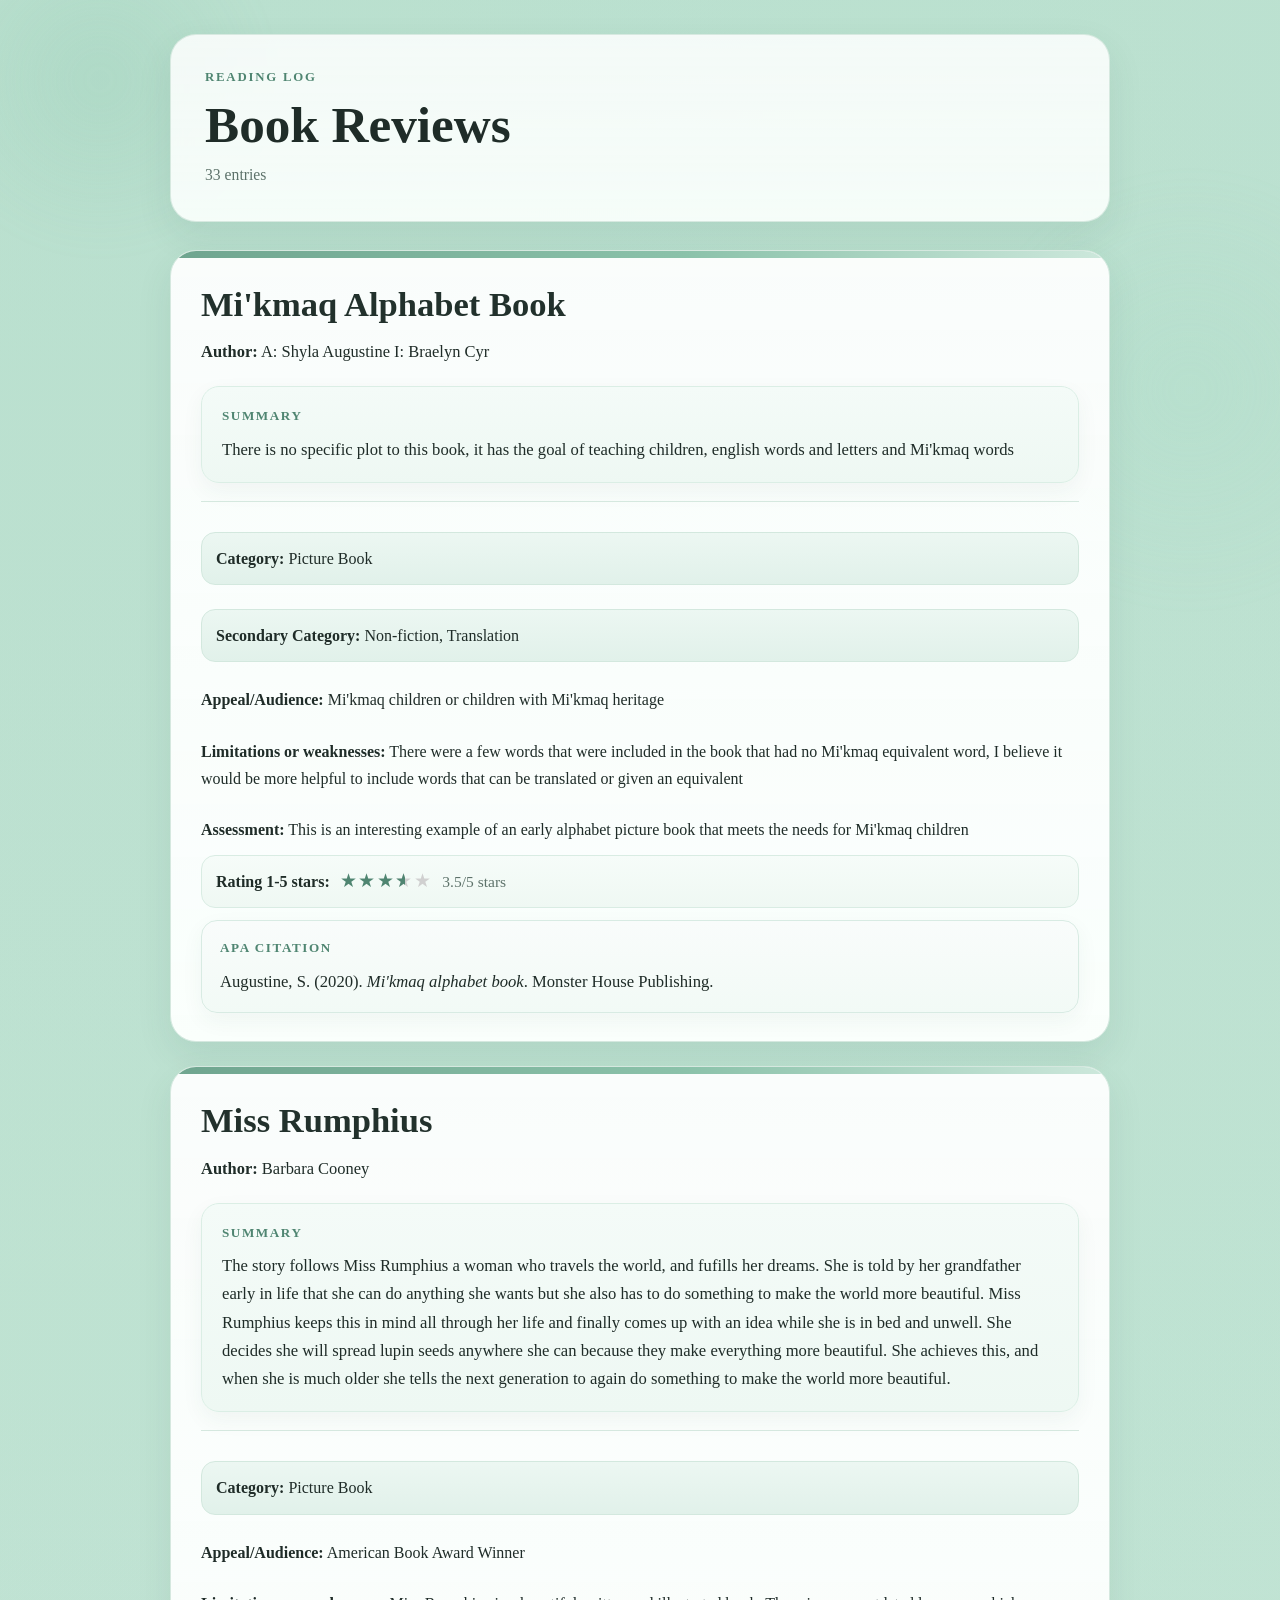
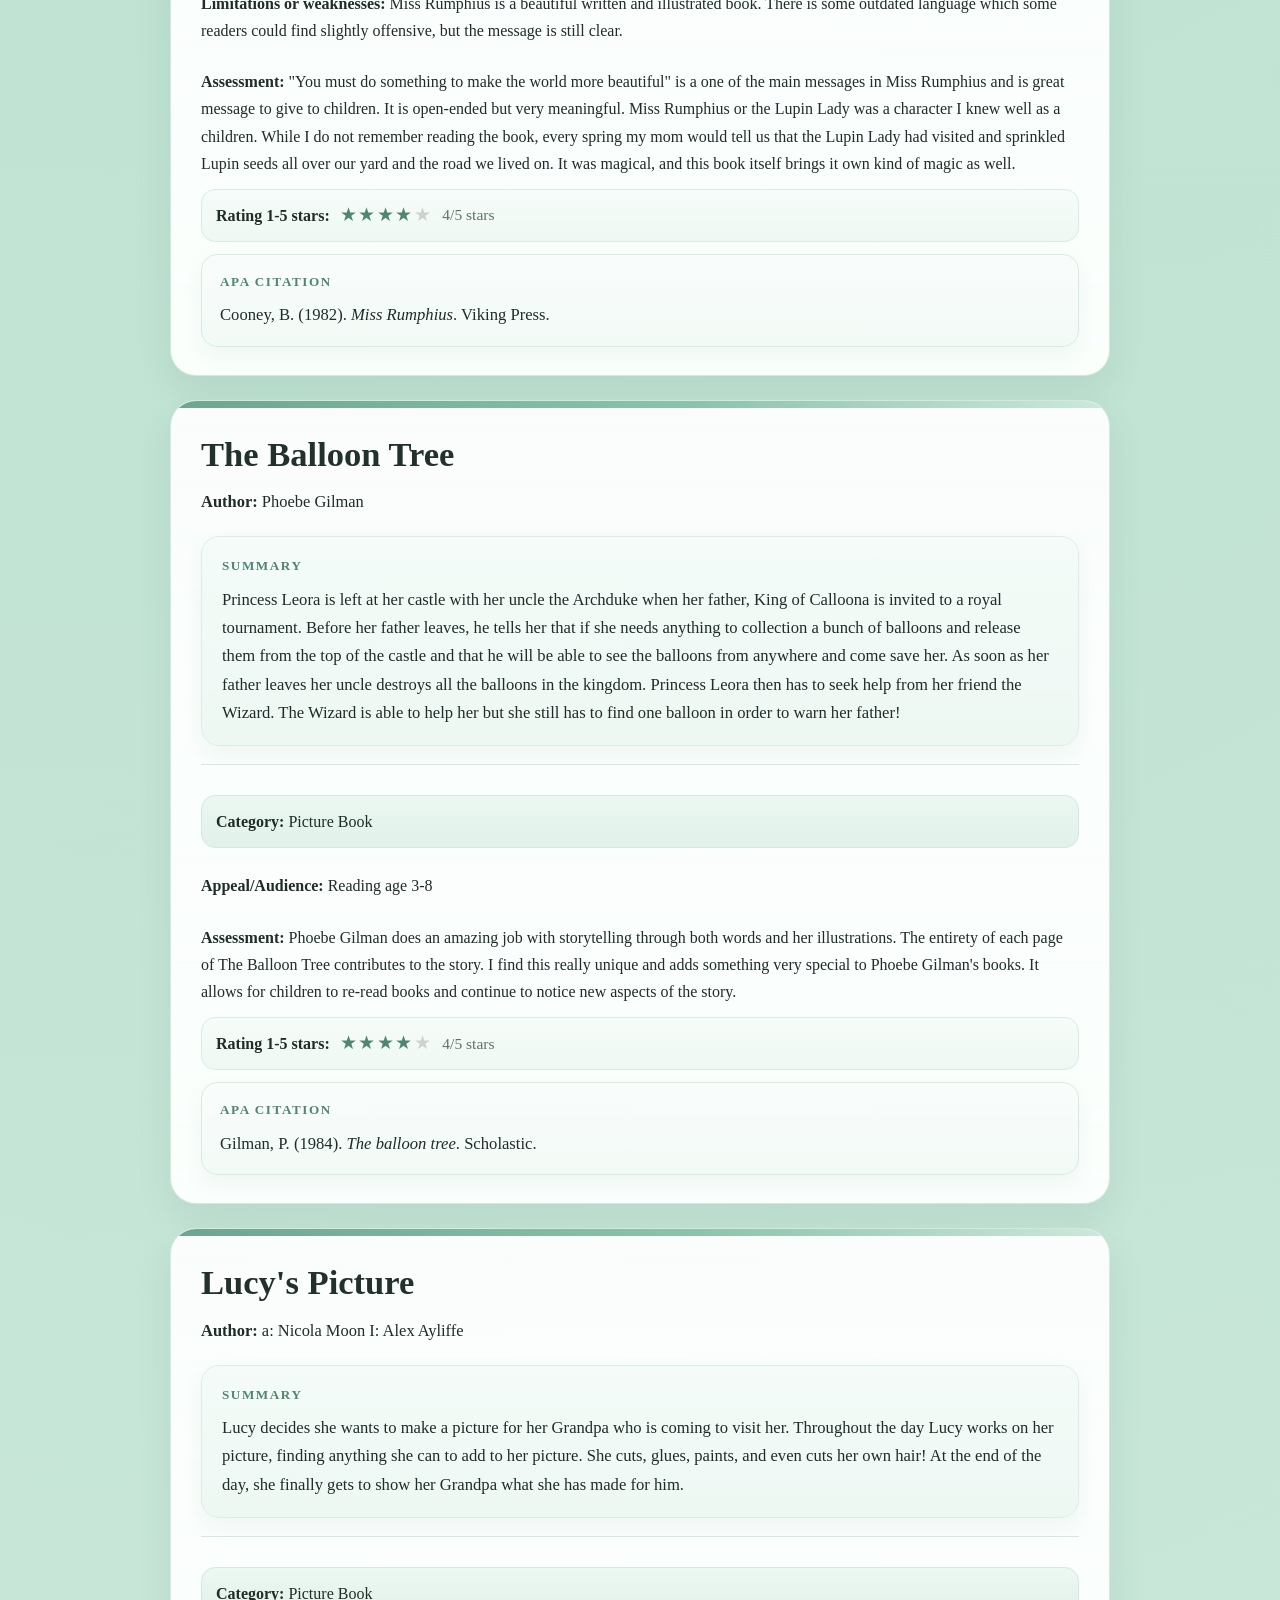
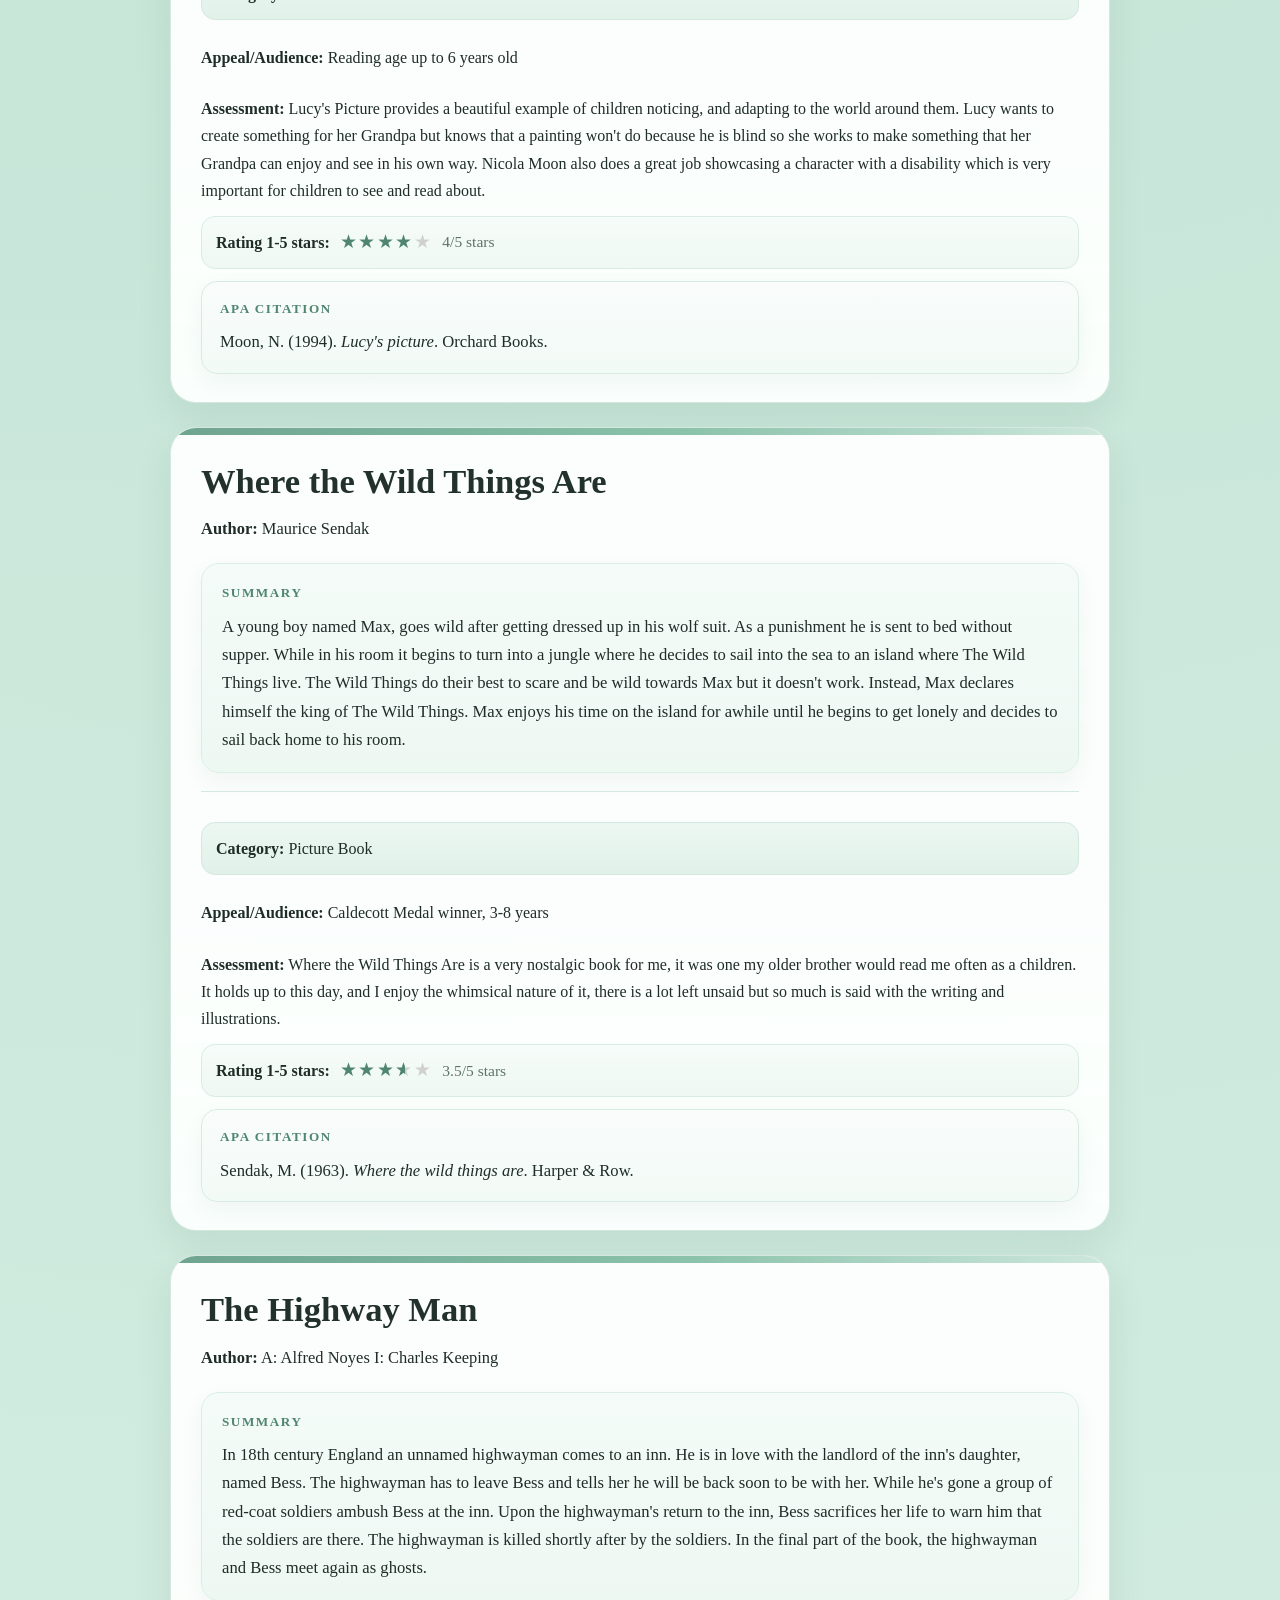
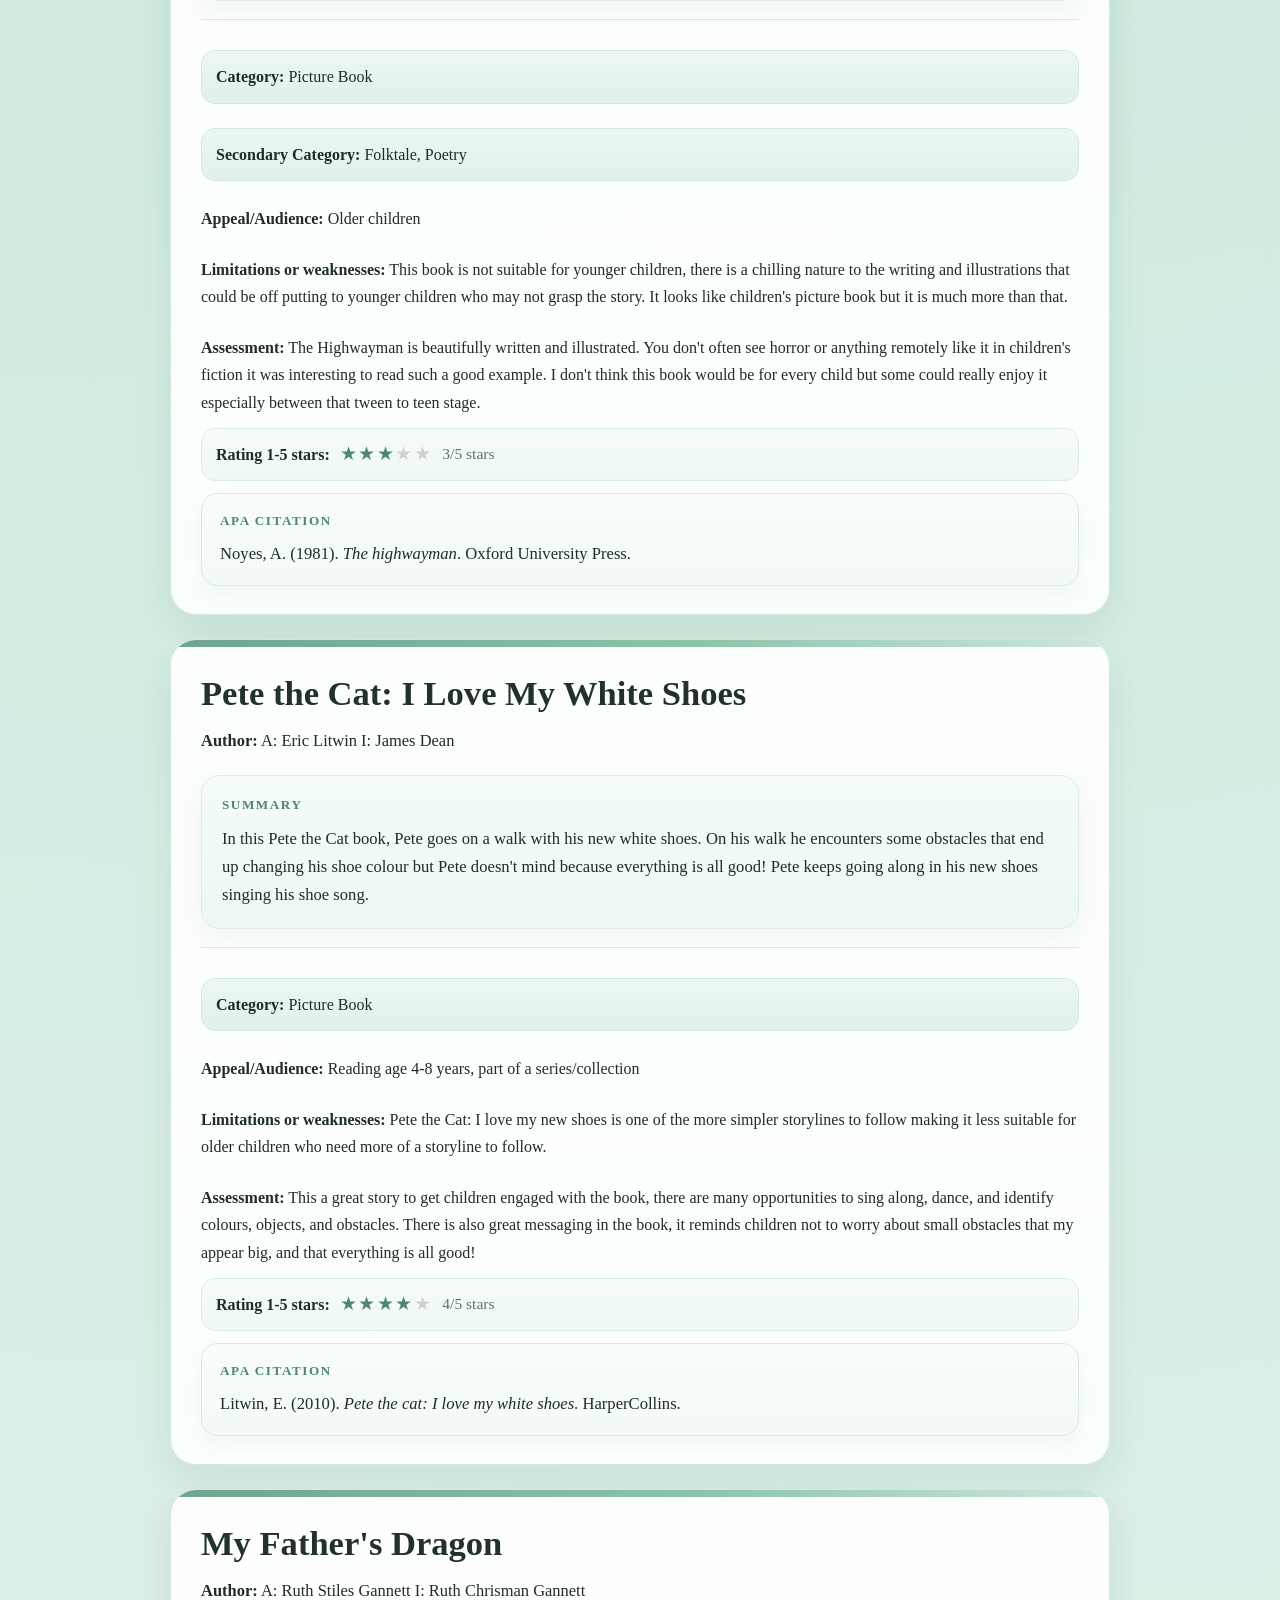
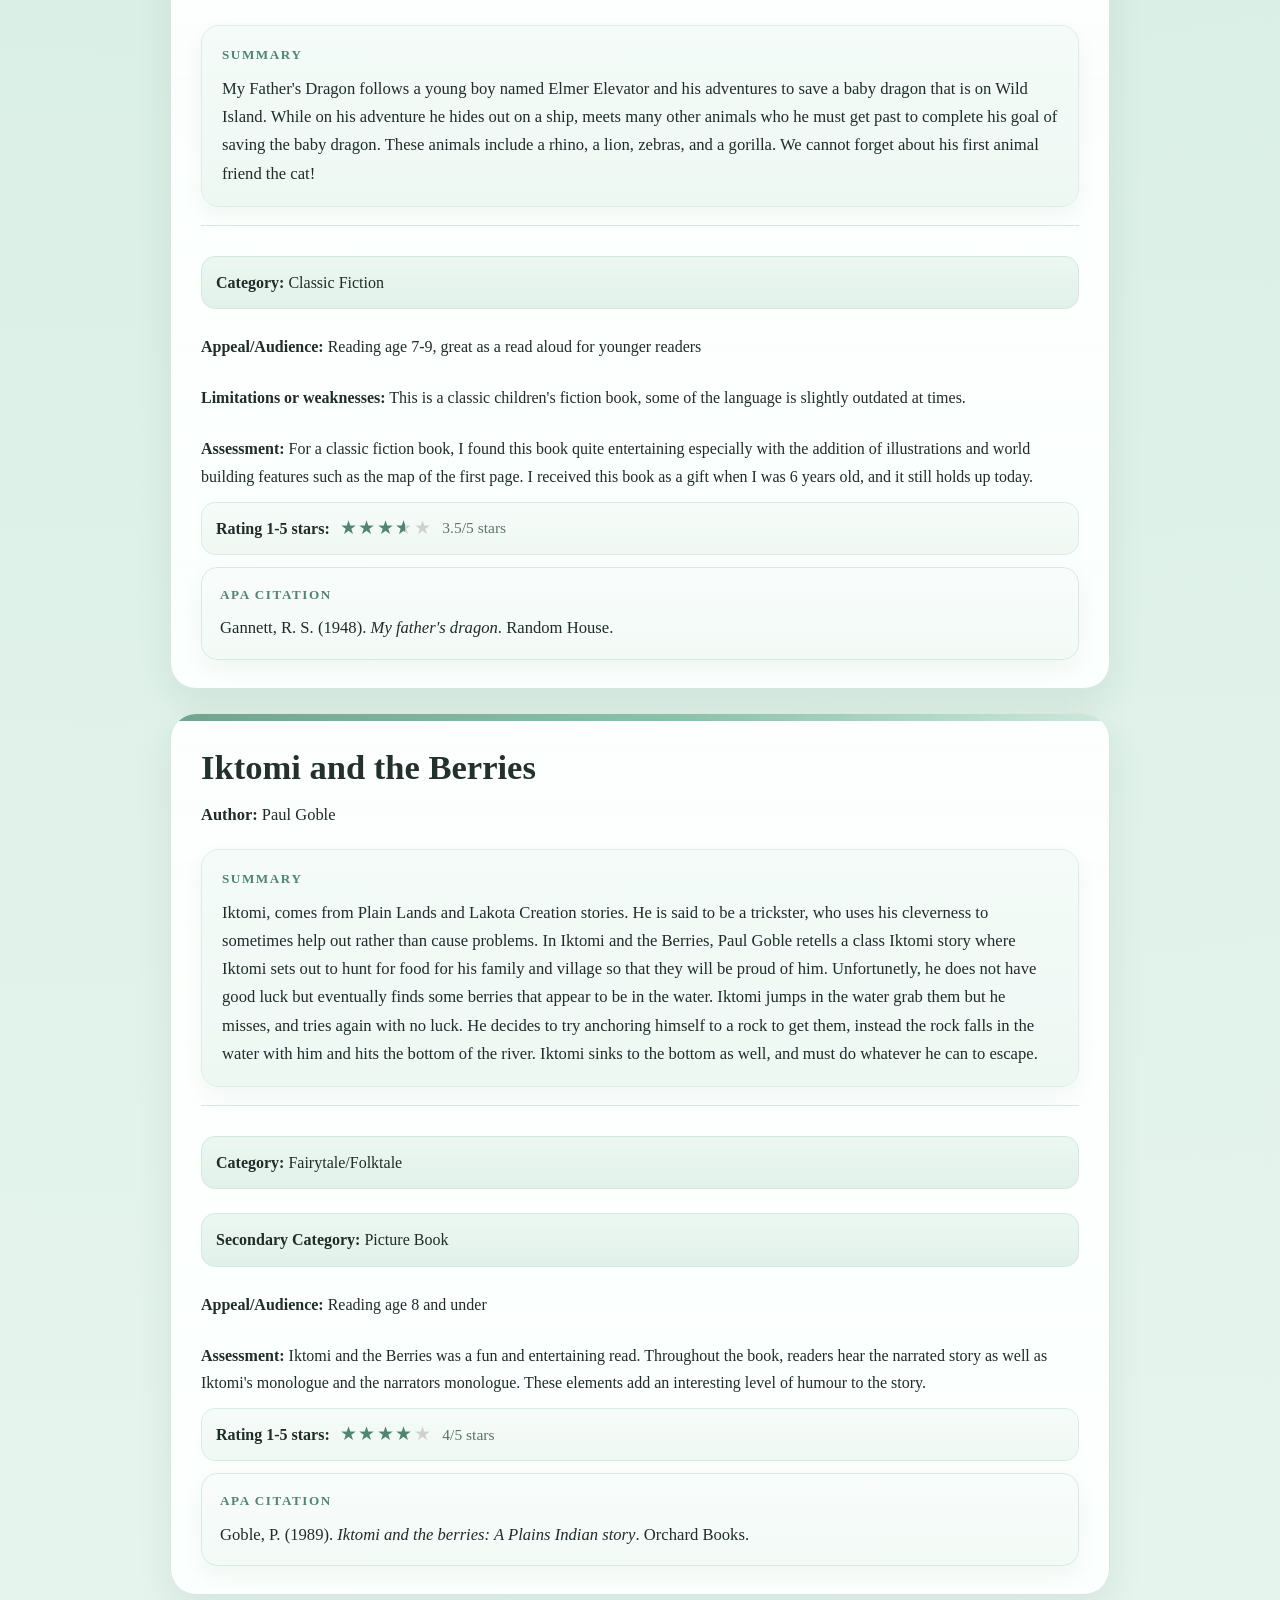
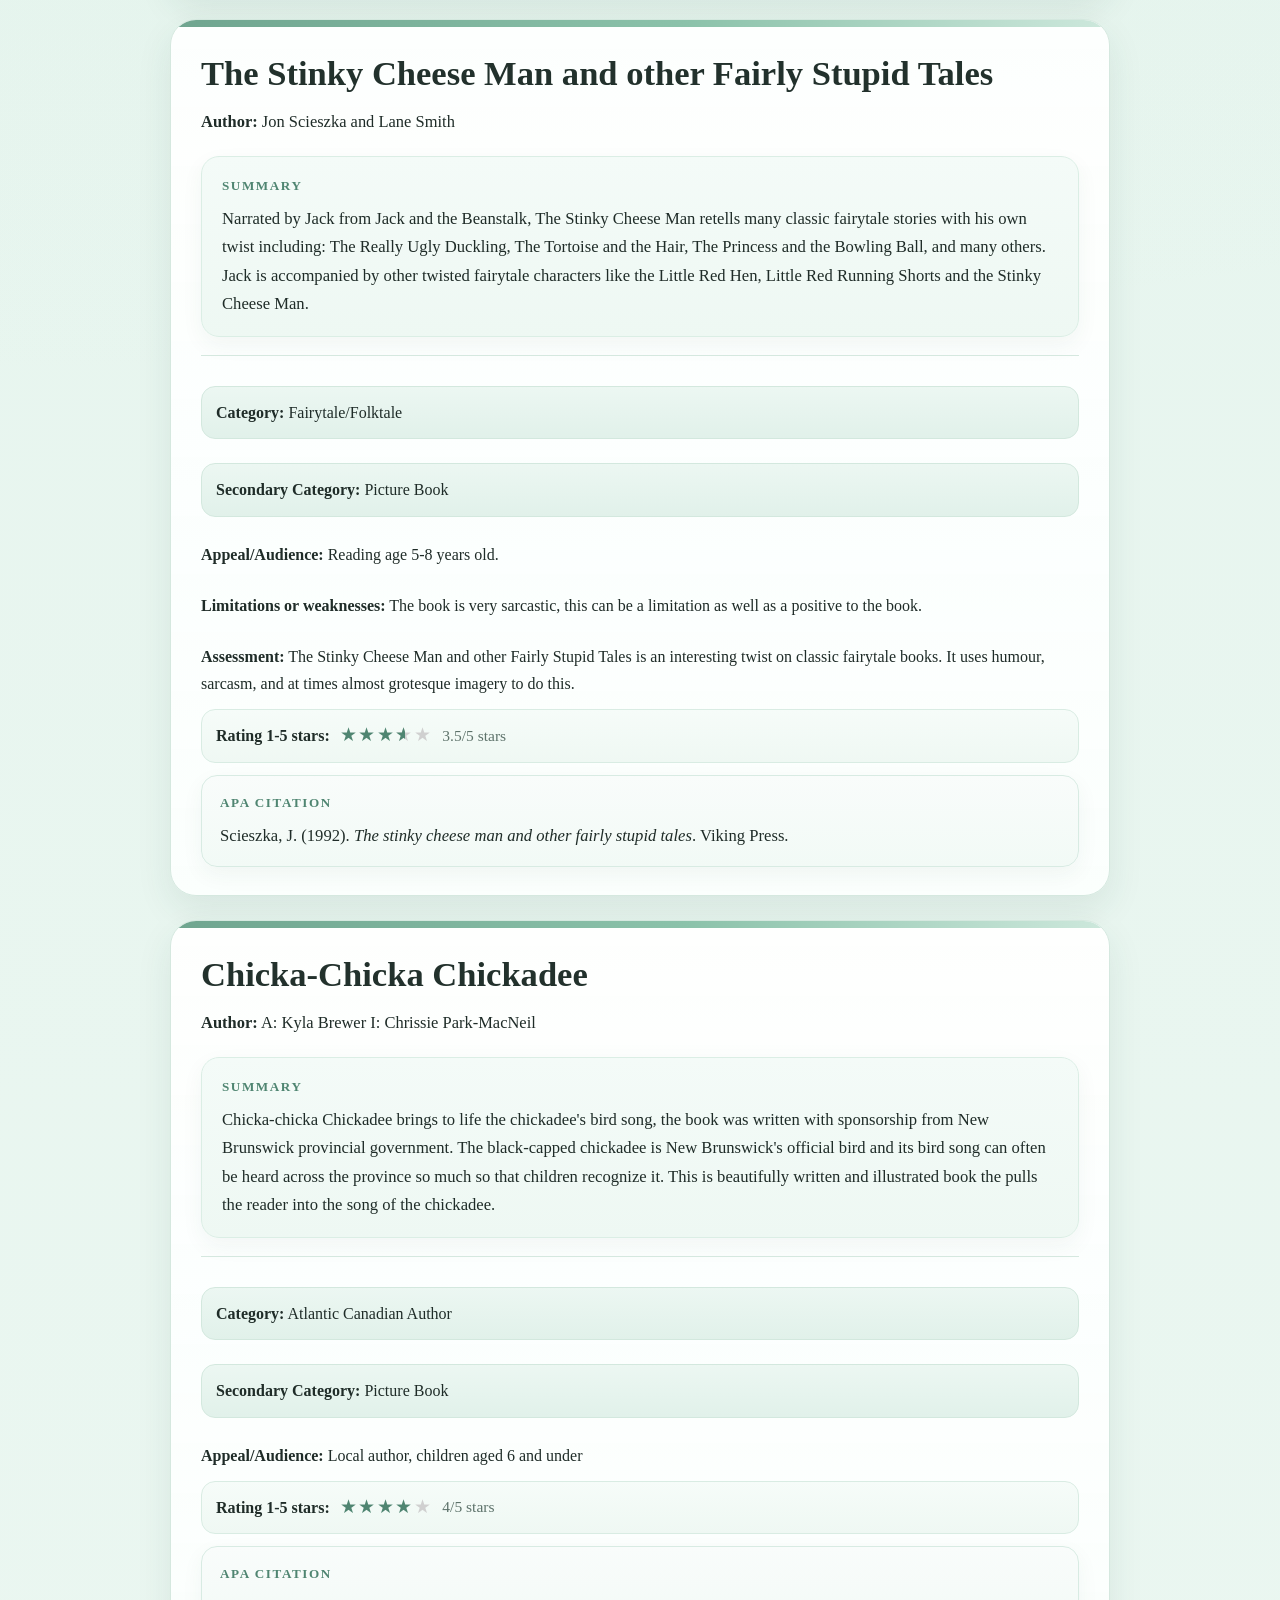
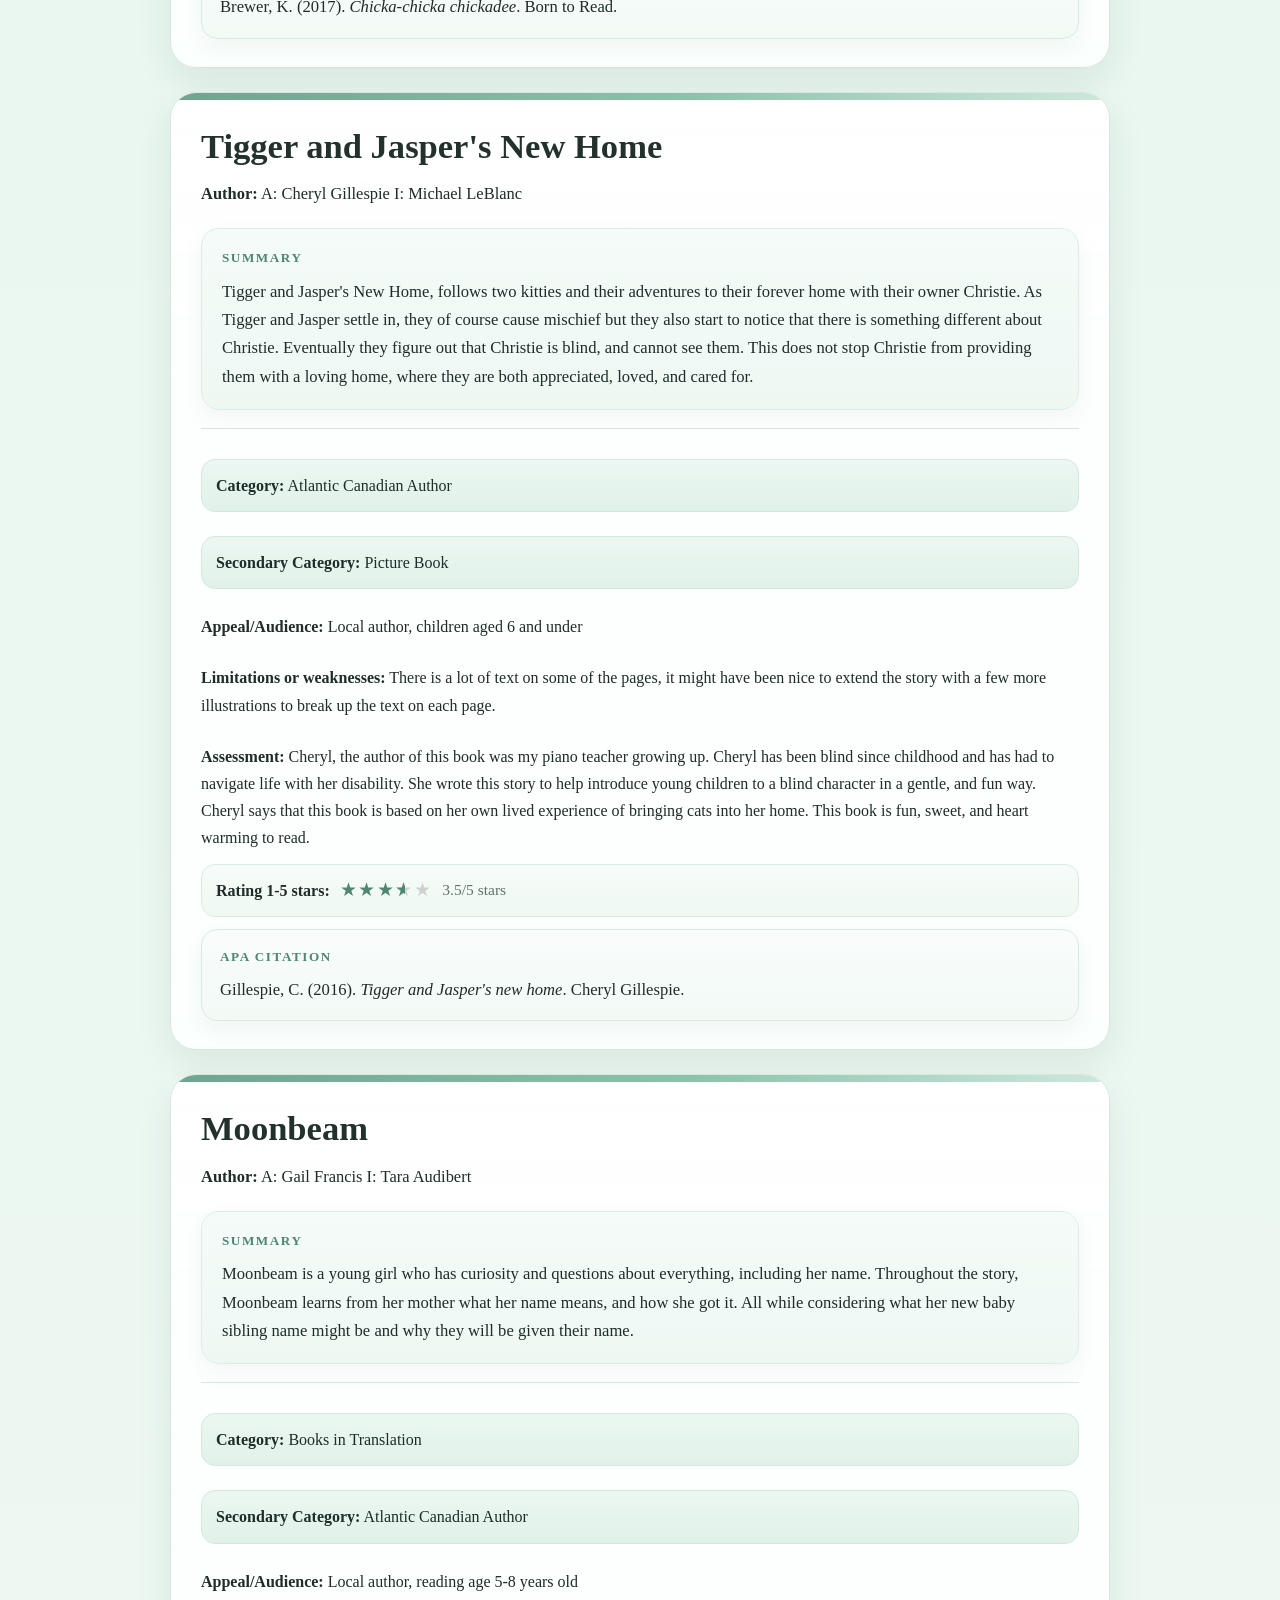
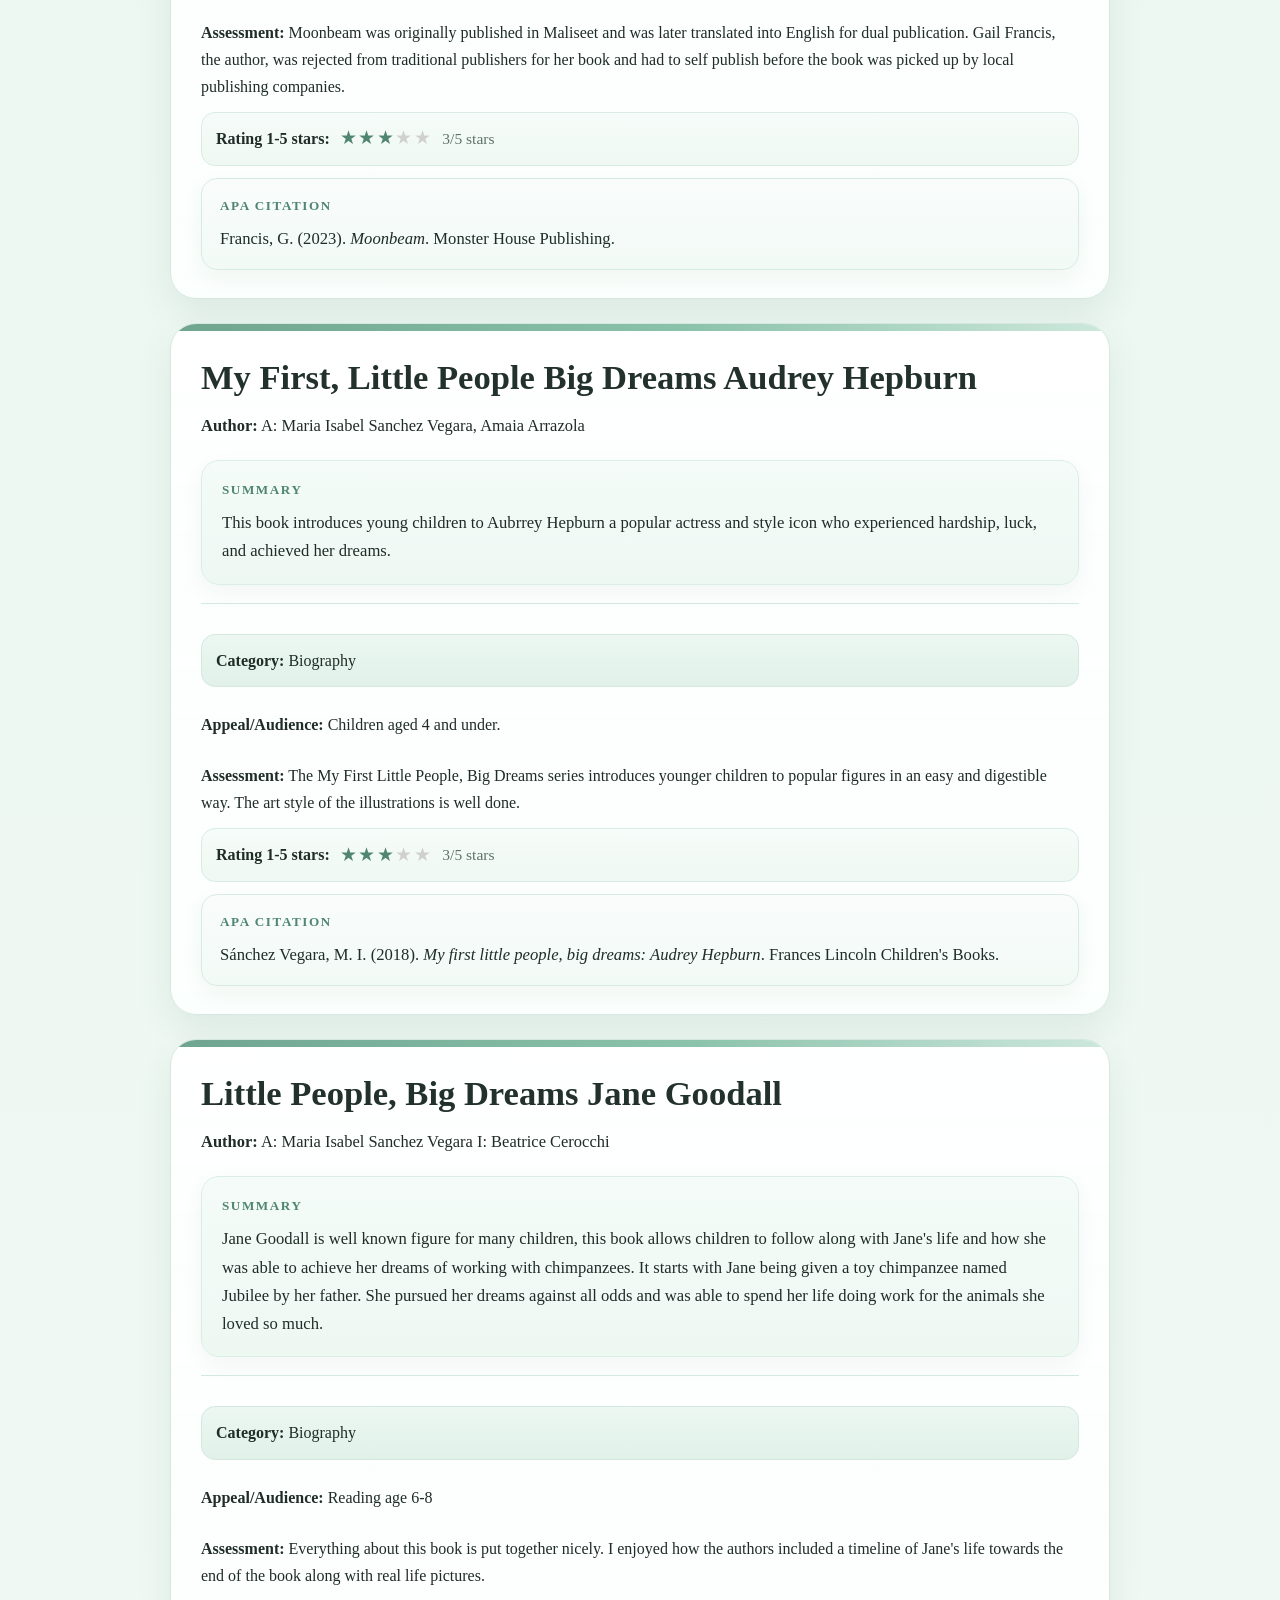
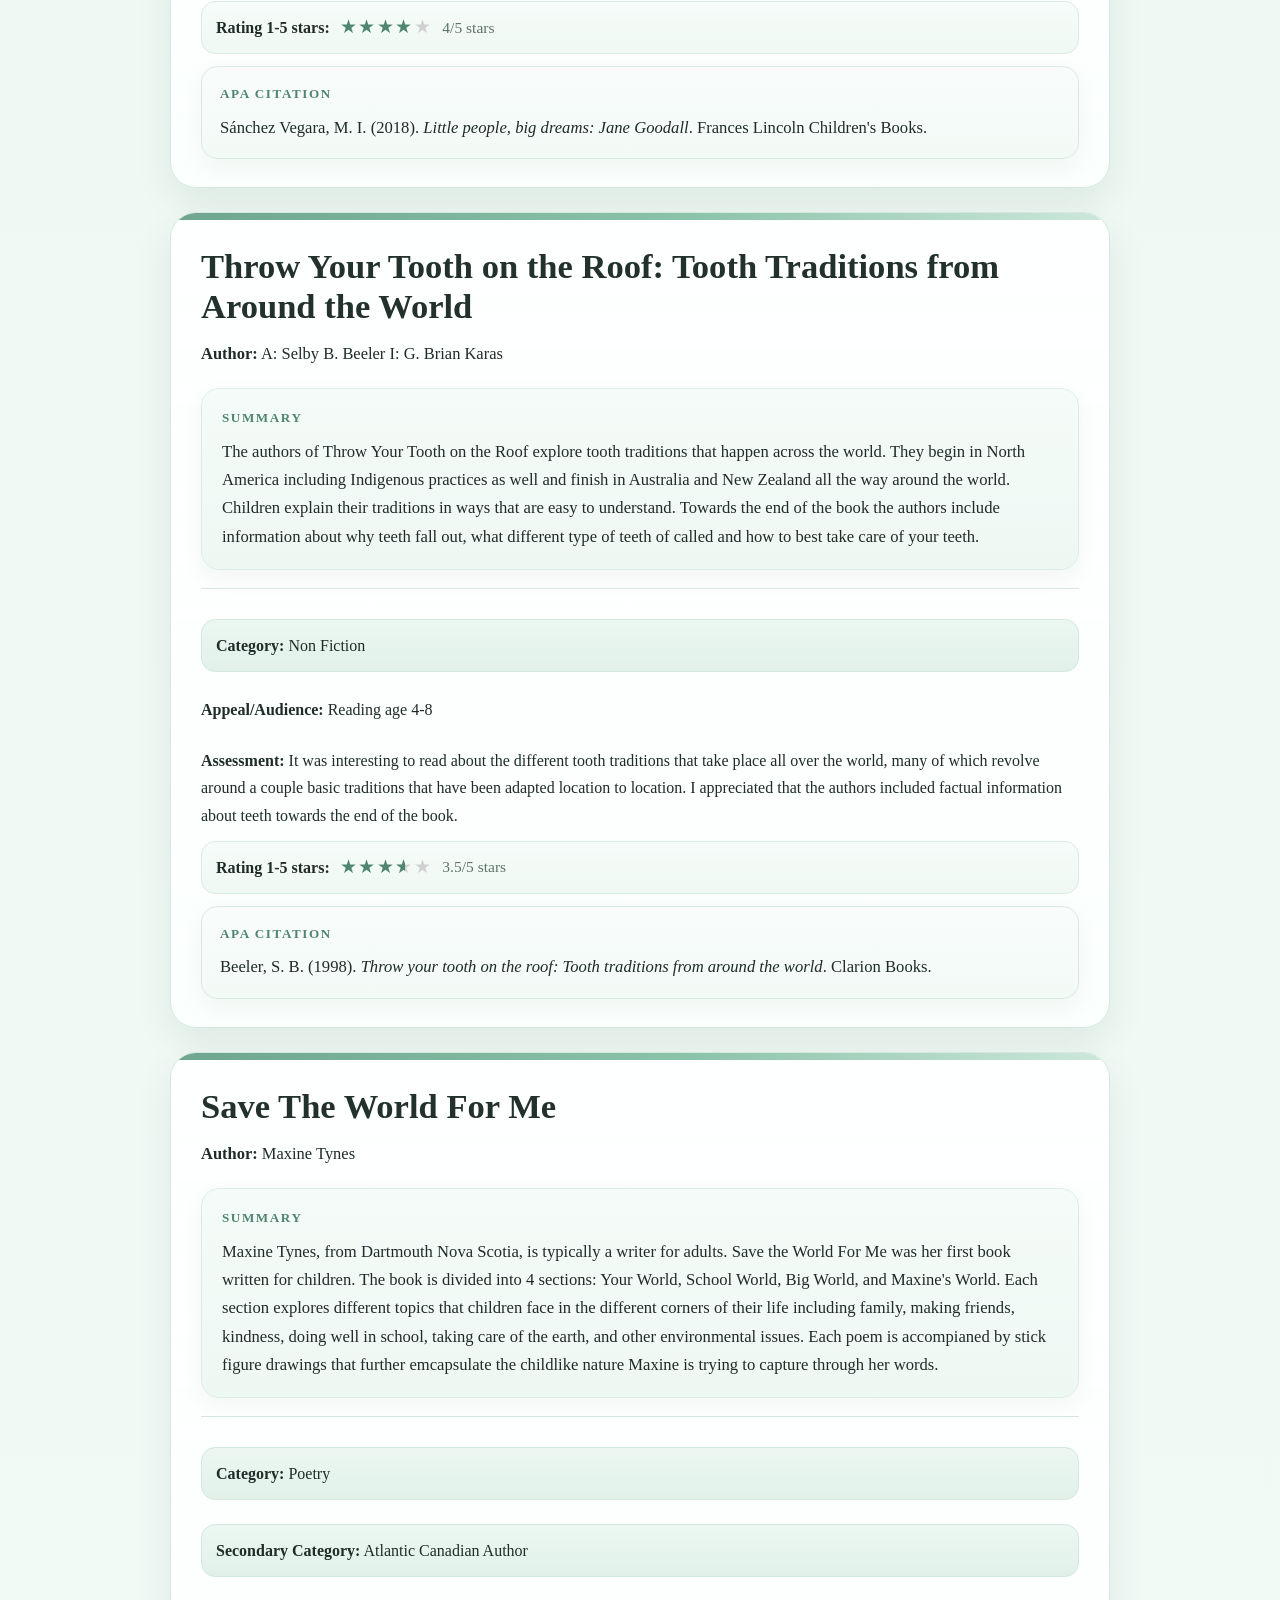
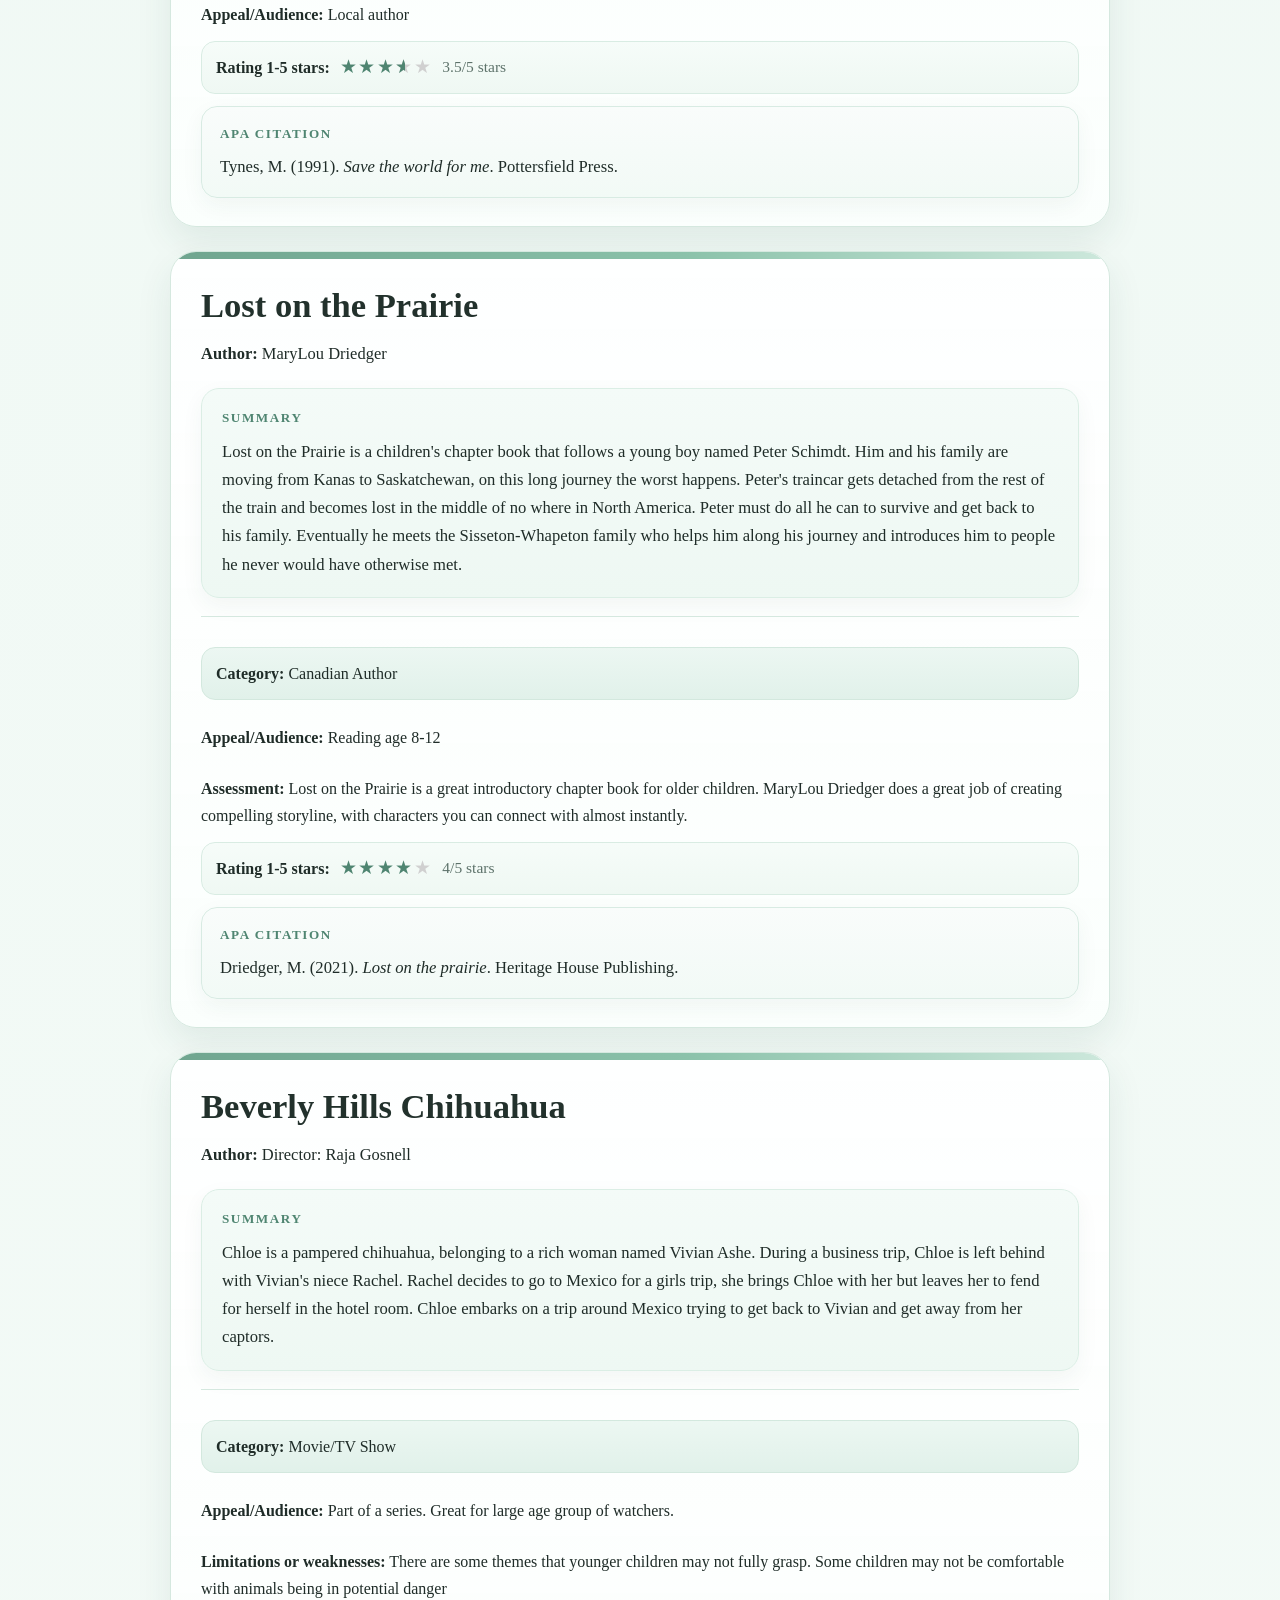
==== commit 93dfb407: "Add files via upload" ====
--- a/index.html
+++ b/index.html
@@ -43,7 +43,7 @@
         
     <div class="rating-box">
       <span class="label">Rating 1-5 stars:</span>
-      <span class="stars" aria-label="Rating 3.5/5 stars">★★★★☆</span>
+      <span class="stars" aria-label="Rating 3.5/5 stars"><span class="star full">★</span><span class="star full">★</span><span class="star full">★</span><span class="star half">★</span><span class="star empty">★</span></span>
       <span class="rating-text">3.5/5 stars</span>
     </div>
     
@@ -76,7 +76,7 @@
         
     <div class="rating-box">
       <span class="label">Rating 1-5 stars:</span>
-      <span class="stars" aria-label="Rating 4/5 stars">★★★★☆</span>
+      <span class="stars" aria-label="Rating 4/5 stars"><span class="star full">★</span><span class="star full">★</span><span class="star full">★</span><span class="star full">★</span><span class="star empty">★</span></span>
       <span class="rating-text">4/5 stars</span>
     </div>
     
@@ -109,7 +109,7 @@
         
     <div class="rating-box">
       <span class="label">Rating 1-5 stars:</span>
-      <span class="stars" aria-label="Rating 4/5 stars">★★★★☆</span>
+      <span class="stars" aria-label="Rating 4/5 stars"><span class="star full">★</span><span class="star full">★</span><span class="star full">★</span><span class="star full">★</span><span class="star empty">★</span></span>
       <span class="rating-text">4/5 stars</span>
     </div>
     
@@ -142,7 +142,7 @@
         
     <div class="rating-box">
       <span class="label">Rating 1-5 stars:</span>
-      <span class="stars" aria-label="Rating 4/5 stars">★★★★☆</span>
+      <span class="stars" aria-label="Rating 4/5 stars"><span class="star full">★</span><span class="star full">★</span><span class="star full">★</span><span class="star full">★</span><span class="star empty">★</span></span>
       <span class="rating-text">4/5 stars</span>
     </div>
     
@@ -175,7 +175,7 @@
         
     <div class="rating-box">
       <span class="label">Rating 1-5 stars:</span>
-      <span class="stars" aria-label="Rating 3.5/5 stars">★★★★☆</span>
+      <span class="stars" aria-label="Rating 3.5/5 stars"><span class="star full">★</span><span class="star full">★</span><span class="star full">★</span><span class="star half">★</span><span class="star empty">★</span></span>
       <span class="rating-text">3.5/5 stars</span>
     </div>
     
@@ -208,7 +208,7 @@
         
     <div class="rating-box">
       <span class="label">Rating 1-5 stars:</span>
-      <span class="stars" aria-label="Rating 3/5 stars">★★★☆☆</span>
+      <span class="stars" aria-label="Rating 3/5 stars"><span class="star full">★</span><span class="star full">★</span><span class="star full">★</span><span class="star empty">★</span><span class="star empty">★</span></span>
       <span class="rating-text">3/5 stars</span>
     </div>
     
@@ -241,7 +241,7 @@
         
     <div class="rating-box">
       <span class="label">Rating 1-5 stars:</span>
-      <span class="stars" aria-label="Rating 4/5 stars">★★★★☆</span>
+      <span class="stars" aria-label="Rating 4/5 stars"><span class="star full">★</span><span class="star full">★</span><span class="star full">★</span><span class="star full">★</span><span class="star empty">★</span></span>
       <span class="rating-text">4/5 stars</span>
     </div>
     
@@ -274,7 +274,7 @@
         
     <div class="rating-box">
       <span class="label">Rating 1-5 stars:</span>
-      <span class="stars" aria-label="Rating 3.5/5 stars">★★★★☆</span>
+      <span class="stars" aria-label="Rating 3.5/5 stars"><span class="star full">★</span><span class="star full">★</span><span class="star full">★</span><span class="star half">★</span><span class="star empty">★</span></span>
       <span class="rating-text">3.5/5 stars</span>
     </div>
     
@@ -307,7 +307,7 @@
         
     <div class="rating-box">
       <span class="label">Rating 1-5 stars:</span>
-      <span class="stars" aria-label="Rating 4/5 stars">★★★★☆</span>
+      <span class="stars" aria-label="Rating 4/5 stars"><span class="star full">★</span><span class="star full">★</span><span class="star full">★</span><span class="star full">★</span><span class="star empty">★</span></span>
       <span class="rating-text">4/5 stars</span>
     </div>
     
@@ -340,7 +340,7 @@
         
     <div class="rating-box">
       <span class="label">Rating 1-5 stars:</span>
-      <span class="stars" aria-label="Rating 3.5/5 stars">★★★★☆</span>
+      <span class="stars" aria-label="Rating 3.5/5 stars"><span class="star full">★</span><span class="star full">★</span><span class="star full">★</span><span class="star half">★</span><span class="star empty">★</span></span>
       <span class="rating-text">3.5/5 stars</span>
     </div>
     
@@ -373,7 +373,7 @@
         
     <div class="rating-box">
       <span class="label">Rating 1-5 stars:</span>
-      <span class="stars" aria-label="Rating 4/5 stars">★★★★☆</span>
+      <span class="stars" aria-label="Rating 4/5 stars"><span class="star full">★</span><span class="star full">★</span><span class="star full">★</span><span class="star full">★</span><span class="star empty">★</span></span>
       <span class="rating-text">4/5 stars</span>
     </div>
     
@@ -406,7 +406,7 @@
         
     <div class="rating-box">
       <span class="label">Rating 1-5 stars:</span>
-      <span class="stars" aria-label="Rating 3.5/5 stars">★★★★☆</span>
+      <span class="stars" aria-label="Rating 3.5/5 stars"><span class="star full">★</span><span class="star full">★</span><span class="star full">★</span><span class="star half">★</span><span class="star empty">★</span></span>
       <span class="rating-text">3.5/5 stars</span>
     </div>
     
@@ -439,7 +439,7 @@
         
     <div class="rating-box">
       <span class="label">Rating 1-5 stars:</span>
-      <span class="stars" aria-label="Rating 3/5 stars">★★★☆☆</span>
+      <span class="stars" aria-label="Rating 3/5 stars"><span class="star full">★</span><span class="star full">★</span><span class="star full">★</span><span class="star empty">★</span><span class="star empty">★</span></span>
       <span class="rating-text">3/5 stars</span>
     </div>
     
@@ -472,7 +472,7 @@
         
     <div class="rating-box">
       <span class="label">Rating 1-5 stars:</span>
-      <span class="stars" aria-label="Rating 3/5 stars">★★★☆☆</span>
+      <span class="stars" aria-label="Rating 3/5 stars"><span class="star full">★</span><span class="star full">★</span><span class="star full">★</span><span class="star empty">★</span><span class="star empty">★</span></span>
       <span class="rating-text">3/5 stars</span>
     </div>
     
@@ -505,7 +505,7 @@
         
     <div class="rating-box">
       <span class="label">Rating 1-5 stars:</span>
-      <span class="stars" aria-label="Rating 4/5 stars">★★★★☆</span>
+      <span class="stars" aria-label="Rating 4/5 stars"><span class="star full">★</span><span class="star full">★</span><span class="star full">★</span><span class="star full">★</span><span class="star empty">★</span></span>
       <span class="rating-text">4/5 stars</span>
     </div>
     
@@ -538,7 +538,7 @@
         
     <div class="rating-box">
       <span class="label">Rating 1-5 stars:</span>
-      <span class="stars" aria-label="Rating 3.5/5 stars">★★★★☆</span>
+      <span class="stars" aria-label="Rating 3.5/5 stars"><span class="star full">★</span><span class="star full">★</span><span class="star full">★</span><span class="star half">★</span><span class="star empty">★</span></span>
       <span class="rating-text">3.5/5 stars</span>
     </div>
     
@@ -571,7 +571,7 @@
         
     <div class="rating-box">
       <span class="label">Rating 1-5 stars:</span>
-      <span class="stars" aria-label="Rating 3.5/5 stars">★★★★☆</span>
+      <span class="stars" aria-label="Rating 3.5/5 stars"><span class="star full">★</span><span class="star full">★</span><span class="star full">★</span><span class="star half">★</span><span class="star empty">★</span></span>
       <span class="rating-text">3.5/5 stars</span>
     </div>
     
@@ -604,7 +604,7 @@
         
     <div class="rating-box">
       <span class="label">Rating 1-5 stars:</span>
-      <span class="stars" aria-label="Rating 4/5 stars">★★★★☆</span>
+      <span class="stars" aria-label="Rating 4/5 stars"><span class="star full">★</span><span class="star full">★</span><span class="star full">★</span><span class="star full">★</span><span class="star empty">★</span></span>
       <span class="rating-text">4/5 stars</span>
     </div>
     
@@ -637,7 +637,7 @@
         
     <div class="rating-box">
       <span class="label">Rating 1-5 stars:</span>
-      <span class="stars" aria-label="Rating 4/5 stars">★★★★☆</span>
+      <span class="stars" aria-label="Rating 4/5 stars"><span class="star full">★</span><span class="star full">★</span><span class="star full">★</span><span class="star full">★</span><span class="star empty">★</span></span>
       <span class="rating-text">4/5 stars</span>
     </div>
     
@@ -670,7 +670,7 @@
         
     <div class="rating-box">
       <span class="label">Rating 1-5 stars:</span>
-      <span class="stars" aria-label="Rating 3.5/5 stars">★★★★☆</span>
+      <span class="stars" aria-label="Rating 3.5/5 stars"><span class="star full">★</span><span class="star full">★</span><span class="star full">★</span><span class="star half">★</span><span class="star empty">★</span></span>
       <span class="rating-text">3.5/5 stars</span>
     </div>
     
@@ -703,7 +703,7 @@
         
     <div class="rating-box">
       <span class="label">Rating 1-5 stars:</span>
-      <span class="stars" aria-label="Rating 5/5 stars">★★★★★</span>
+      <span class="stars" aria-label="Rating 5/5 stars"><span class="star full">★</span><span class="star full">★</span><span class="star full">★</span><span class="star full">★</span><span class="star full">★</span></span>
       <span class="rating-text">5/5 stars</span>
     </div>
     
@@ -736,7 +736,7 @@
         
     <div class="rating-box">
       <span class="label">Rating 1-5 stars:</span>
-      <span class="stars" aria-label="Rating 5/5 stars">★★★★★</span>
+      <span class="stars" aria-label="Rating 5/5 stars"><span class="star full">★</span><span class="star full">★</span><span class="star full">★</span><span class="star full">★</span><span class="star full">★</span></span>
       <span class="rating-text">5/5 stars</span>
     </div>
     
@@ -769,7 +769,7 @@
         
     <div class="rating-box">
       <span class="label">Rating 1-5 stars:</span>
-      <span class="stars" aria-label="Rating 4/5 stars">★★★★☆</span>
+      <span class="stars" aria-label="Rating 4/5 stars"><span class="star full">★</span><span class="star full">★</span><span class="star full">★</span><span class="star full">★</span><span class="star empty">★</span></span>
       <span class="rating-text">4/5 stars</span>
     </div>
     
@@ -802,7 +802,7 @@
         
     <div class="rating-box">
       <span class="label">Rating 1-5 stars:</span>
-      <span class="stars" aria-label="Rating 3/5 stars">★★★☆☆</span>
+      <span class="stars" aria-label="Rating 3/5 stars"><span class="star full">★</span><span class="star full">★</span><span class="star full">★</span><span class="star empty">★</span><span class="star empty">★</span></span>
       <span class="rating-text">3/5 stars</span>
     </div>
     
@@ -835,7 +835,7 @@
         
     <div class="rating-box">
       <span class="label">Rating 1-5 stars:</span>
-      <span class="stars" aria-label="Rating 1/5 stars would not recommend to readers">★☆☆☆☆</span>
+      <span class="stars" aria-label="Rating 1/5 stars would not recommend to readers"><span class="star full">★</span><span class="star empty">★</span><span class="star empty">★</span><span class="star empty">★</span><span class="star empty">★</span></span>
       <span class="rating-text">1/5 stars would not recommend to readers</span>
     </div>
     
@@ -868,7 +868,7 @@
         
     <div class="rating-box">
       <span class="label">Rating 1-5 stars:</span>
-      <span class="stars" aria-label="Rating 4/5 stars">★★★★☆</span>
+      <span class="stars" aria-label="Rating 4/5 stars"><span class="star full">★</span><span class="star full">★</span><span class="star full">★</span><span class="star full">★</span><span class="star empty">★</span></span>
       <span class="rating-text">4/5 stars</span>
     </div>
     
@@ -901,7 +901,7 @@
         
     <div class="rating-box">
       <span class="label">Rating 1-5 stars:</span>
-      <span class="stars" aria-label="Rating 4/5 stars">★★★★☆</span>
+      <span class="stars" aria-label="Rating 4/5 stars"><span class="star full">★</span><span class="star full">★</span><span class="star full">★</span><span class="star full">★</span><span class="star empty">★</span></span>
       <span class="rating-text">4/5 stars</span>
     </div>
     
@@ -934,7 +934,7 @@
         
     <div class="rating-box">
       <span class="label">Rating 1-5 stars:</span>
-      <span class="stars" aria-label="Rating 4.5/5 stars">★★★★☆</span>
+      <span class="stars" aria-label="Rating 4.5/5 stars"><span class="star full">★</span><span class="star full">★</span><span class="star full">★</span><span class="star full">★</span><span class="star half">★</span></span>
       <span class="rating-text">4.5/5 stars</span>
     </div>
     
@@ -967,7 +967,7 @@
         
     <div class="rating-box">
       <span class="label">Rating 1-5 stars:</span>
-      <span class="stars" aria-label="Rating 3/5 stars">★★★☆☆</span>
+      <span class="stars" aria-label="Rating 3/5 stars"><span class="star full">★</span><span class="star full">★</span><span class="star full">★</span><span class="star empty">★</span><span class="star empty">★</span></span>
       <span class="rating-text">3/5 stars</span>
     </div>
     
@@ -1000,7 +1000,7 @@
         
     <div class="rating-box">
       <span class="label">Rating 1-5 stars:</span>
-      <span class="stars" aria-label="Rating 3.5/5 stars">★★★★☆</span>
+      <span class="stars" aria-label="Rating 3.5/5 stars"><span class="star full">★</span><span class="star full">★</span><span class="star full">★</span><span class="star half">★</span><span class="star empty">★</span></span>
       <span class="rating-text">3.5/5 stars</span>
     </div>
     
--- a/styles.css
+++ b/styles.css
@@ -243,3 +243,31 @@
     padding: 16px;
   }
 }
+
+
+.star {
+  position: relative;
+  display: inline-block;
+  color: #d0d0d0;
+}
+
+.star.full {
+  color: var(--jade-deep);
+}
+
+.star.empty {
+  color: #d0d0d0;
+}
+
+.star.half {
+  color: #d0d0d0;
+}
+
+.star.half::before {
+  content: "★";
+  position: absolute;
+  left: 0;
+  width: 50%;
+  overflow: hidden;
+  color: var(--jade-deep);
+}
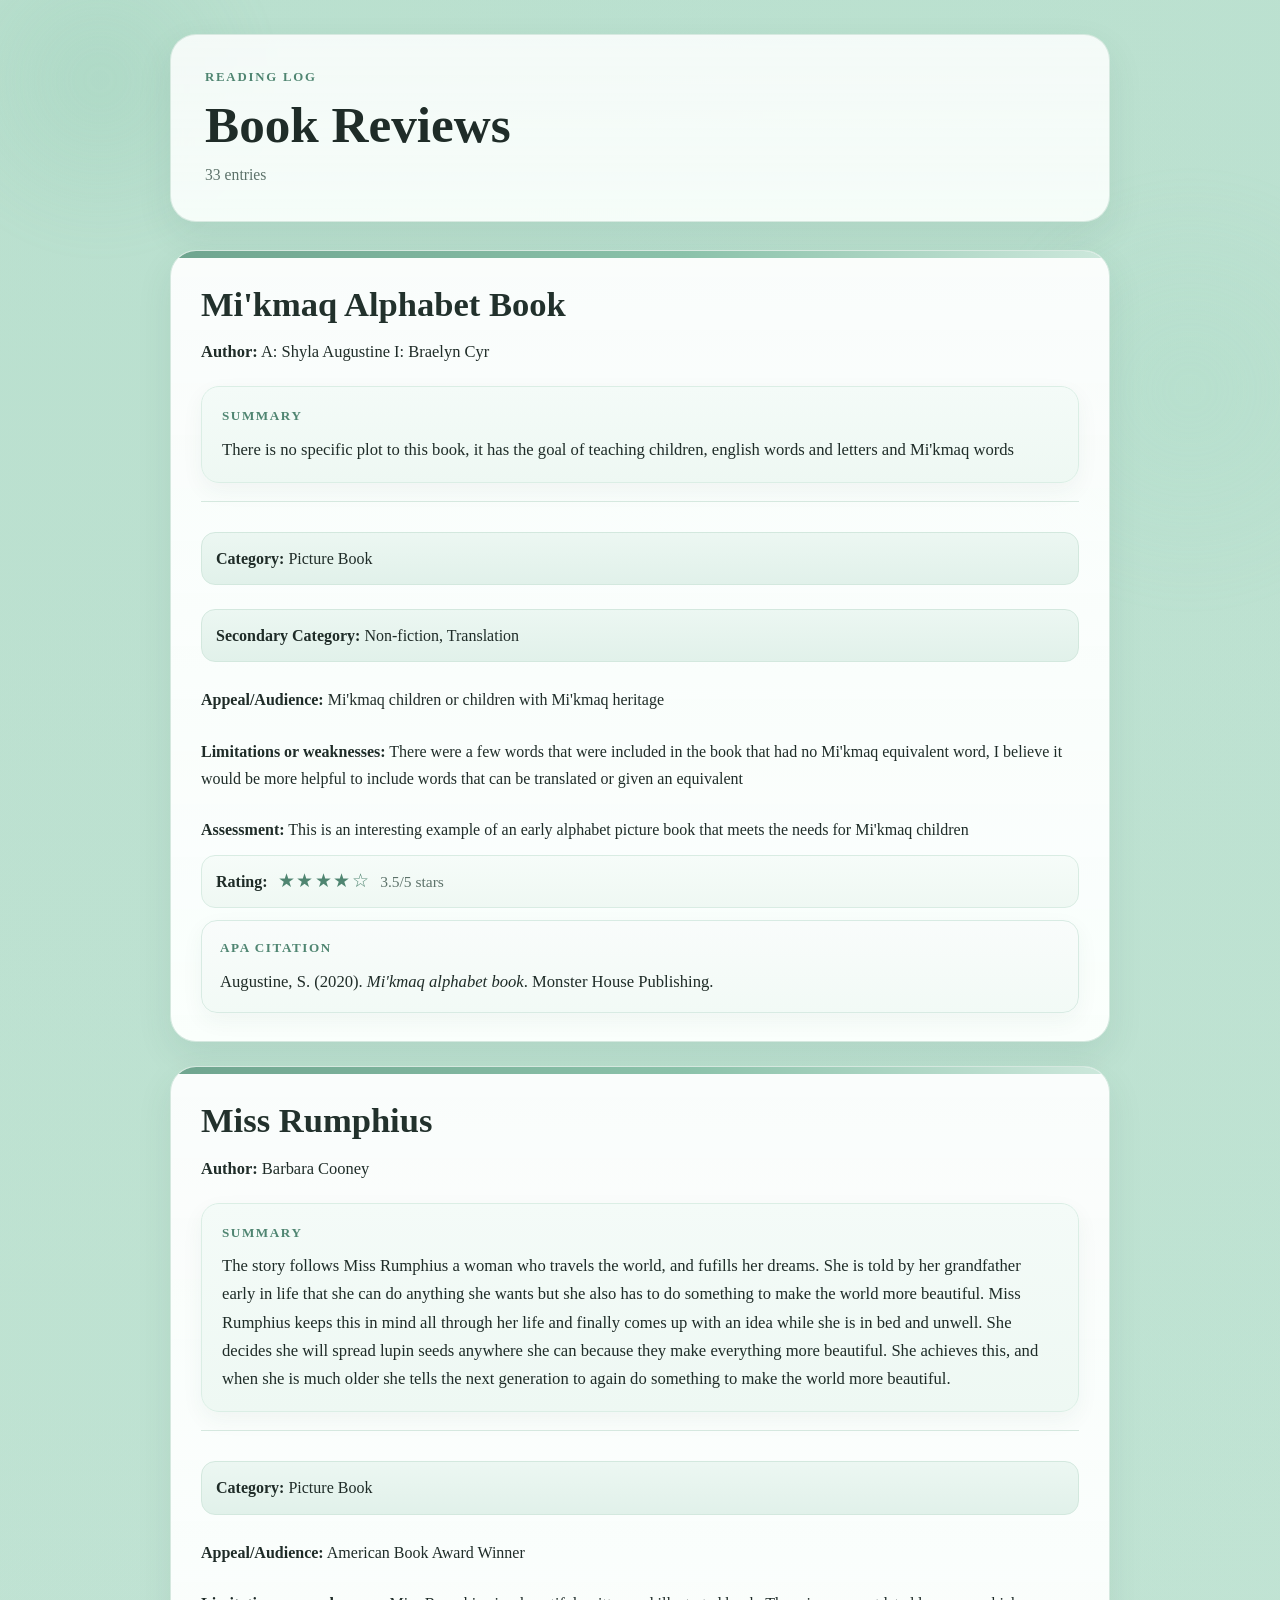
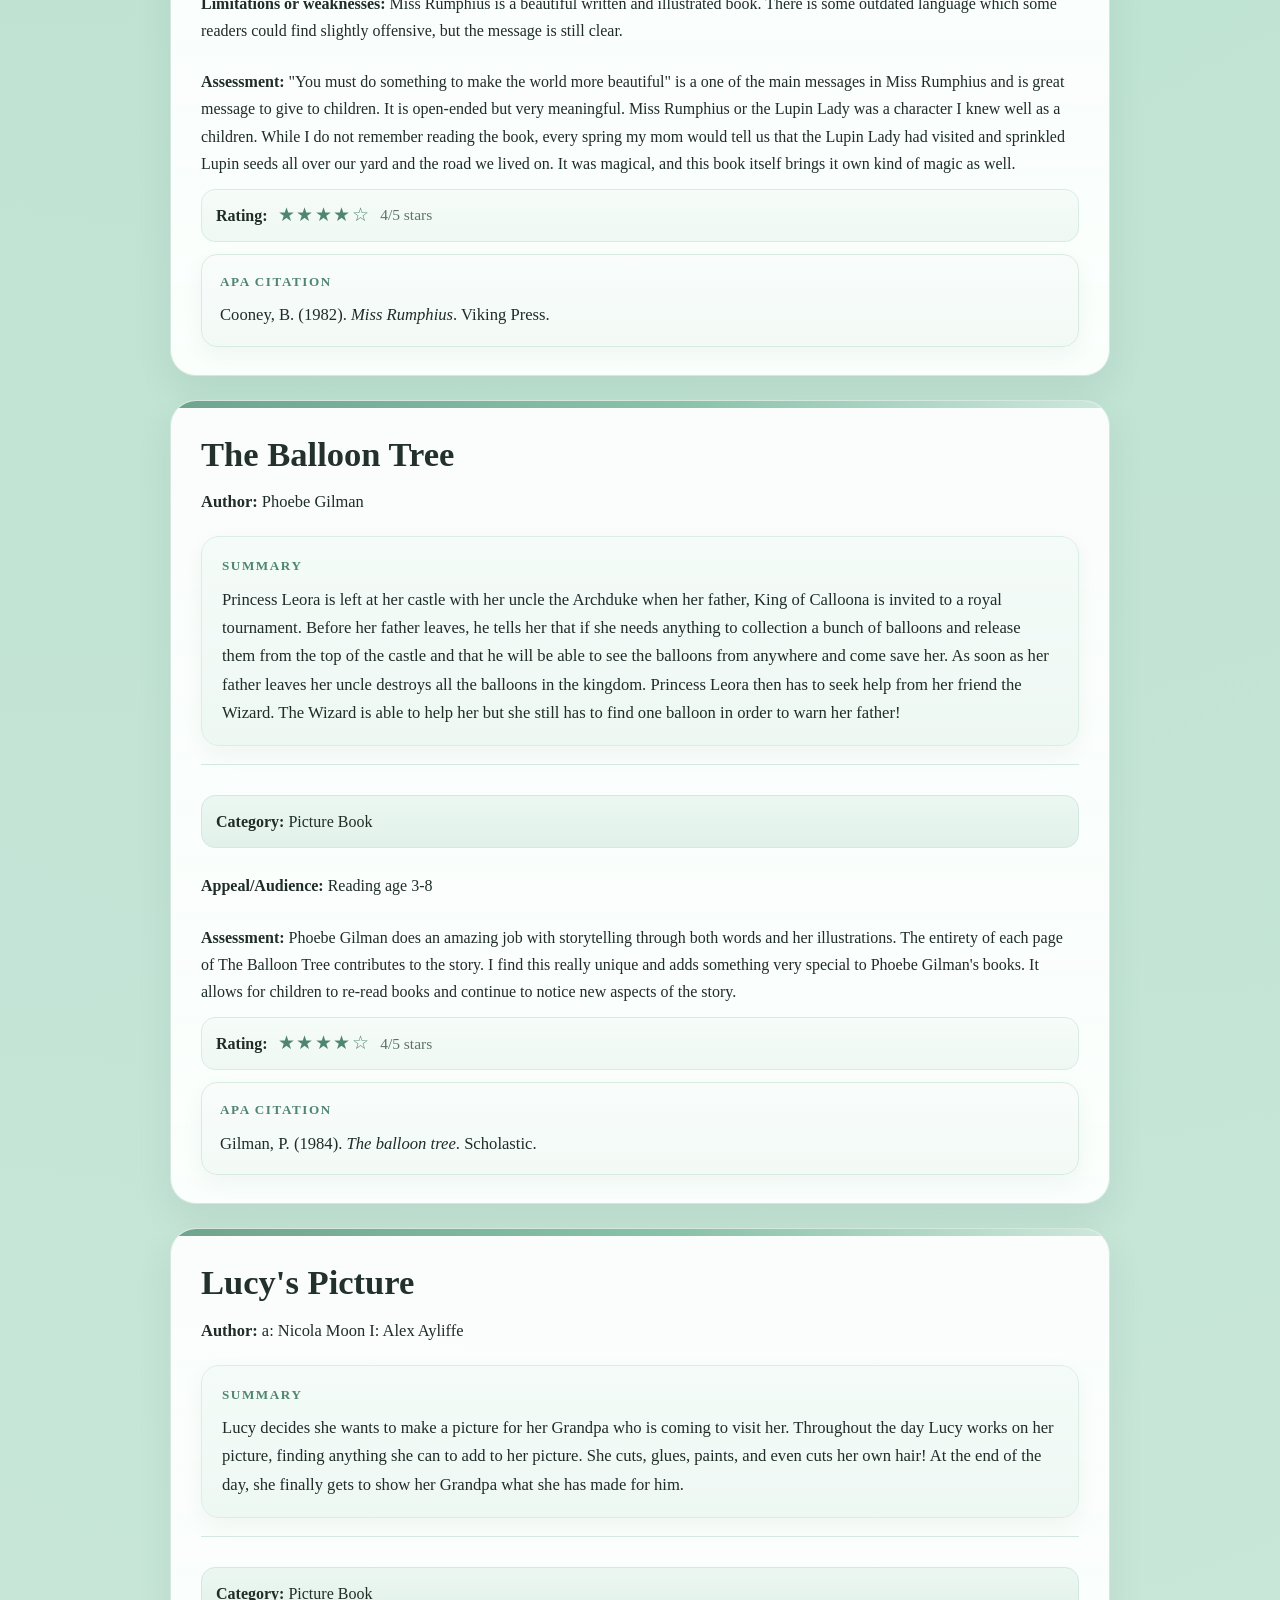
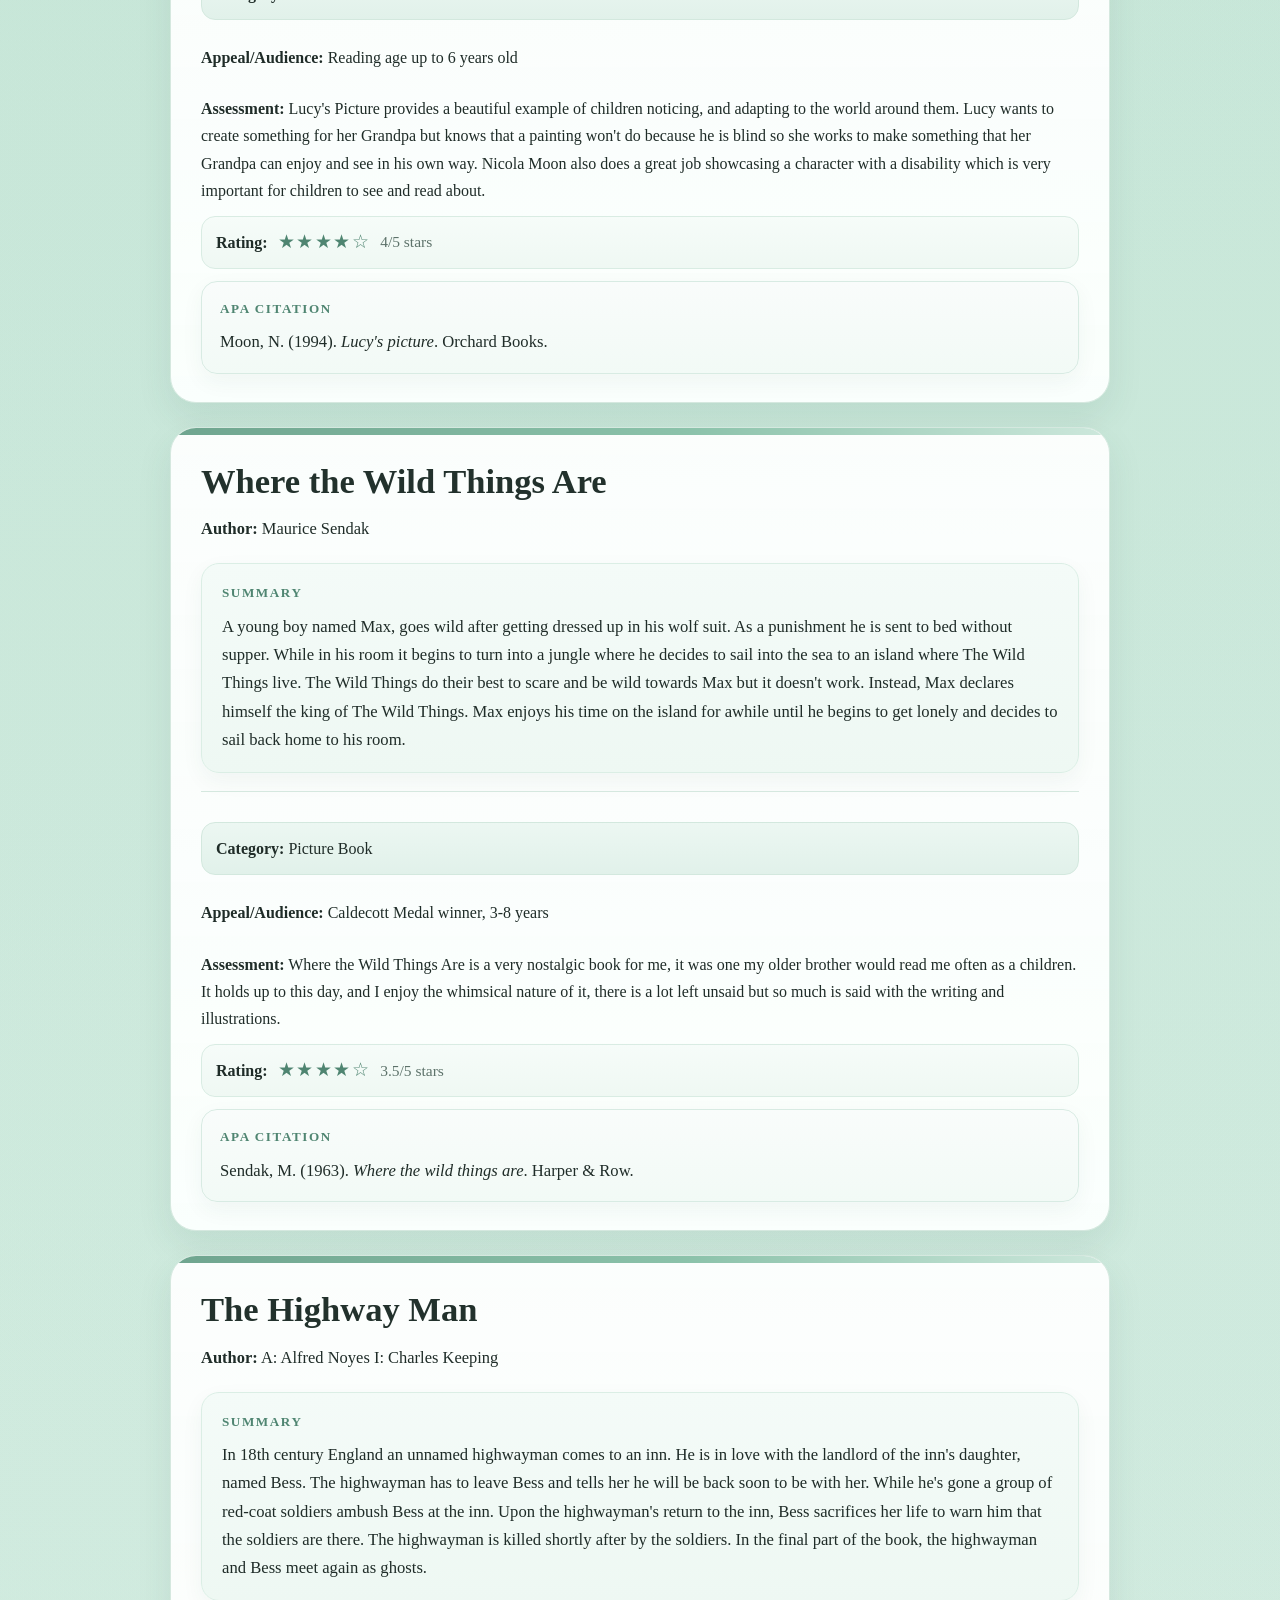
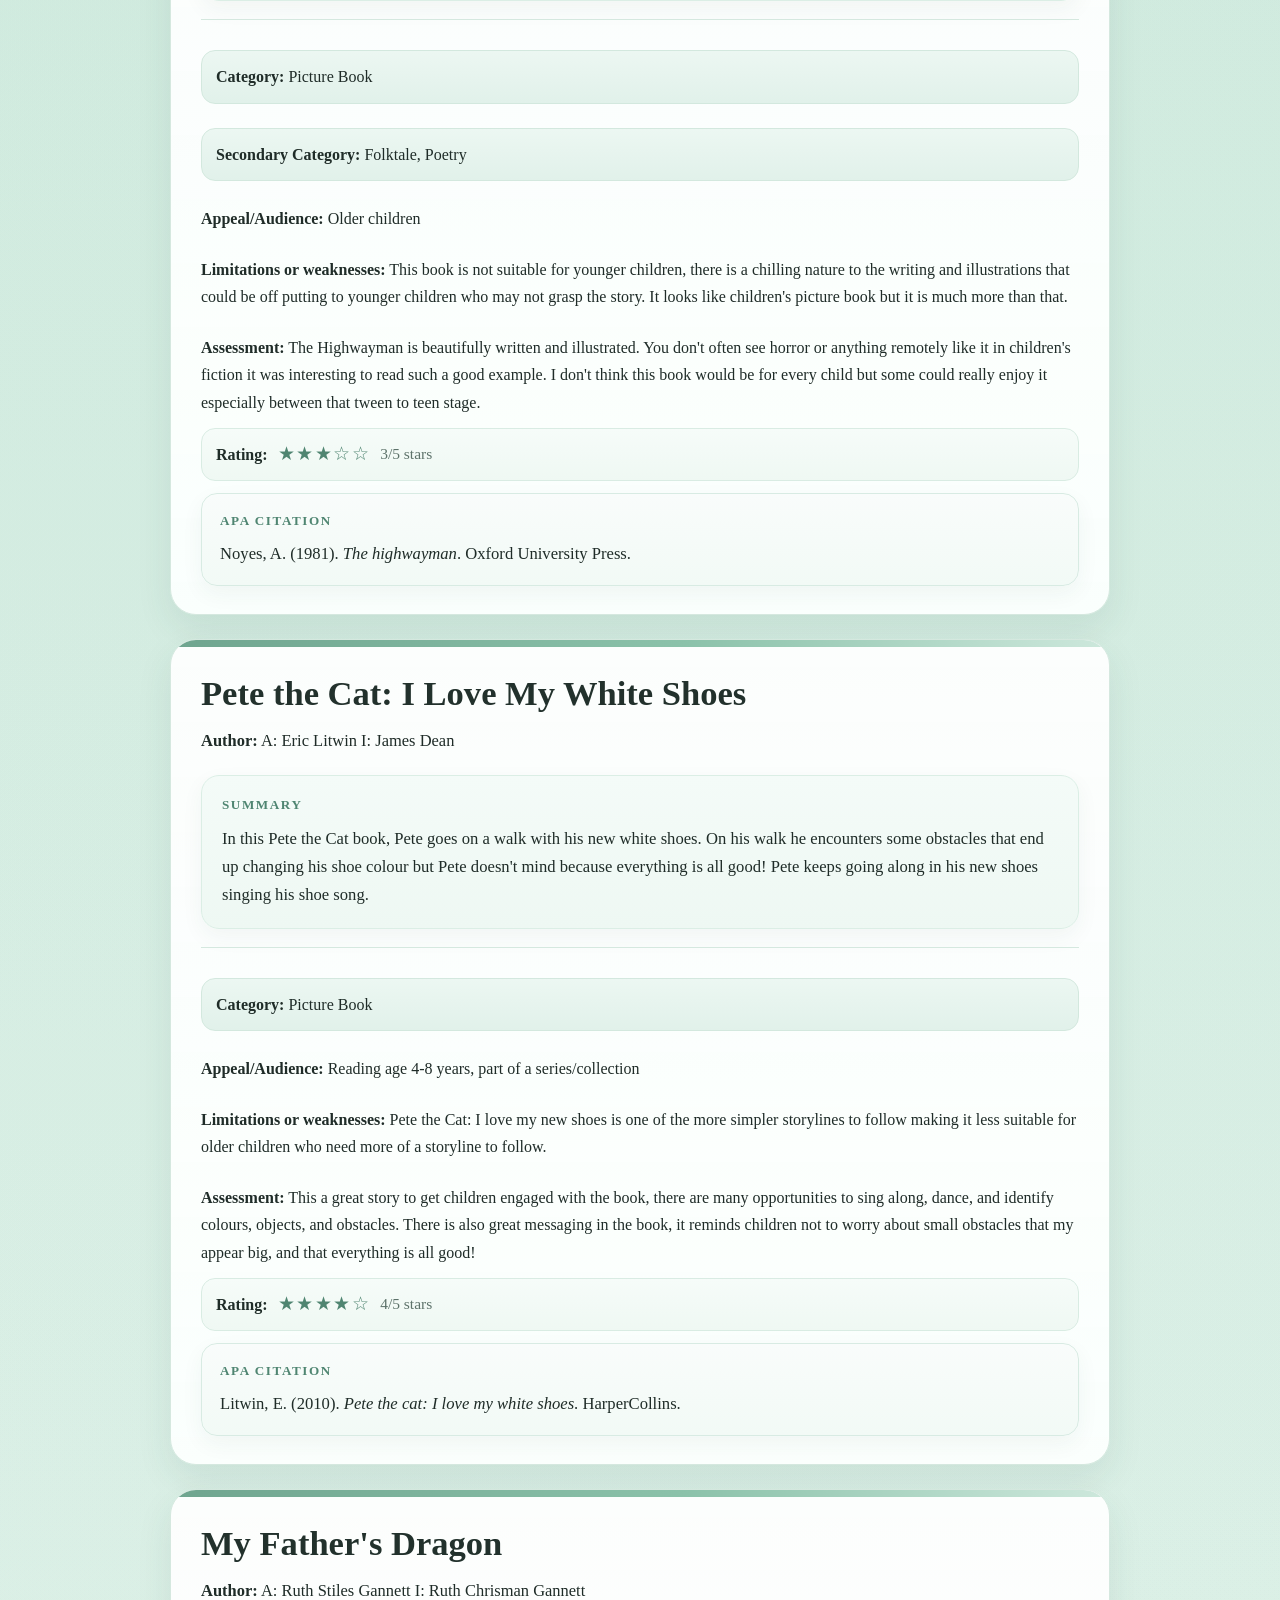
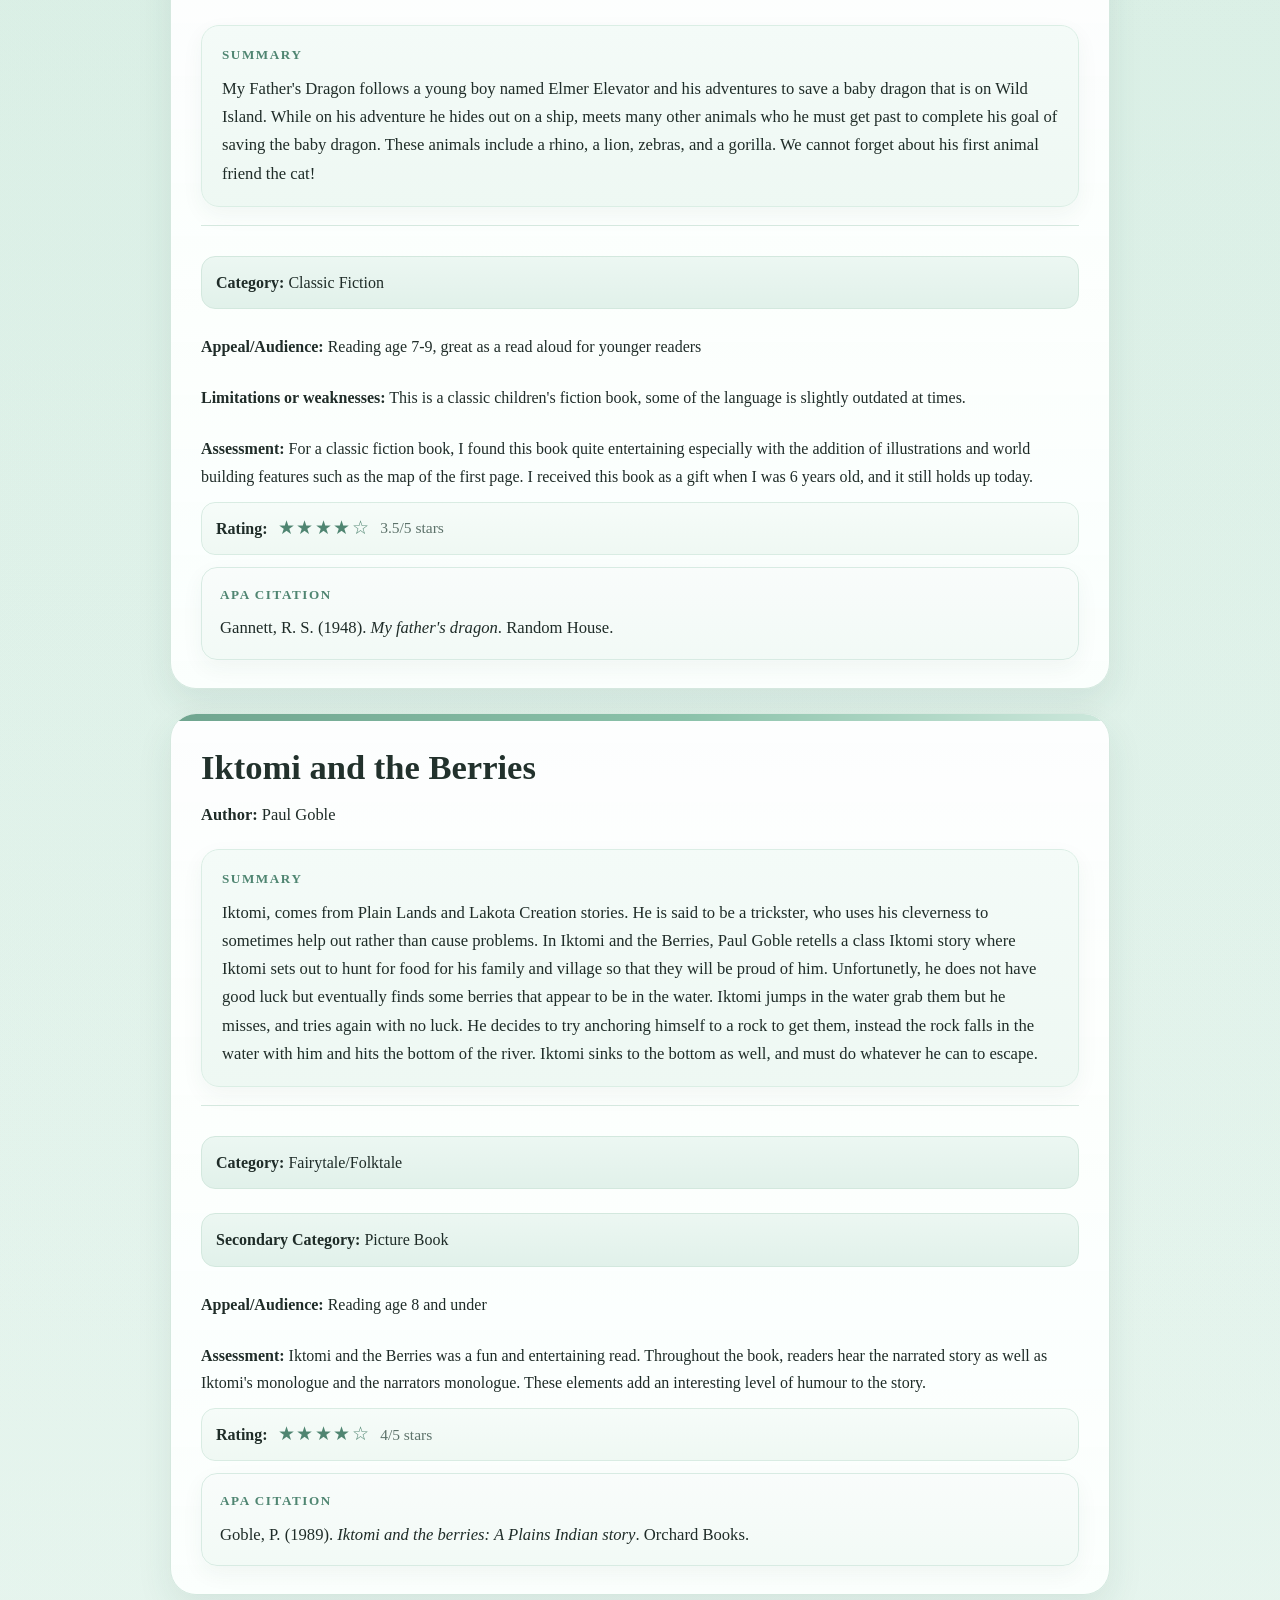
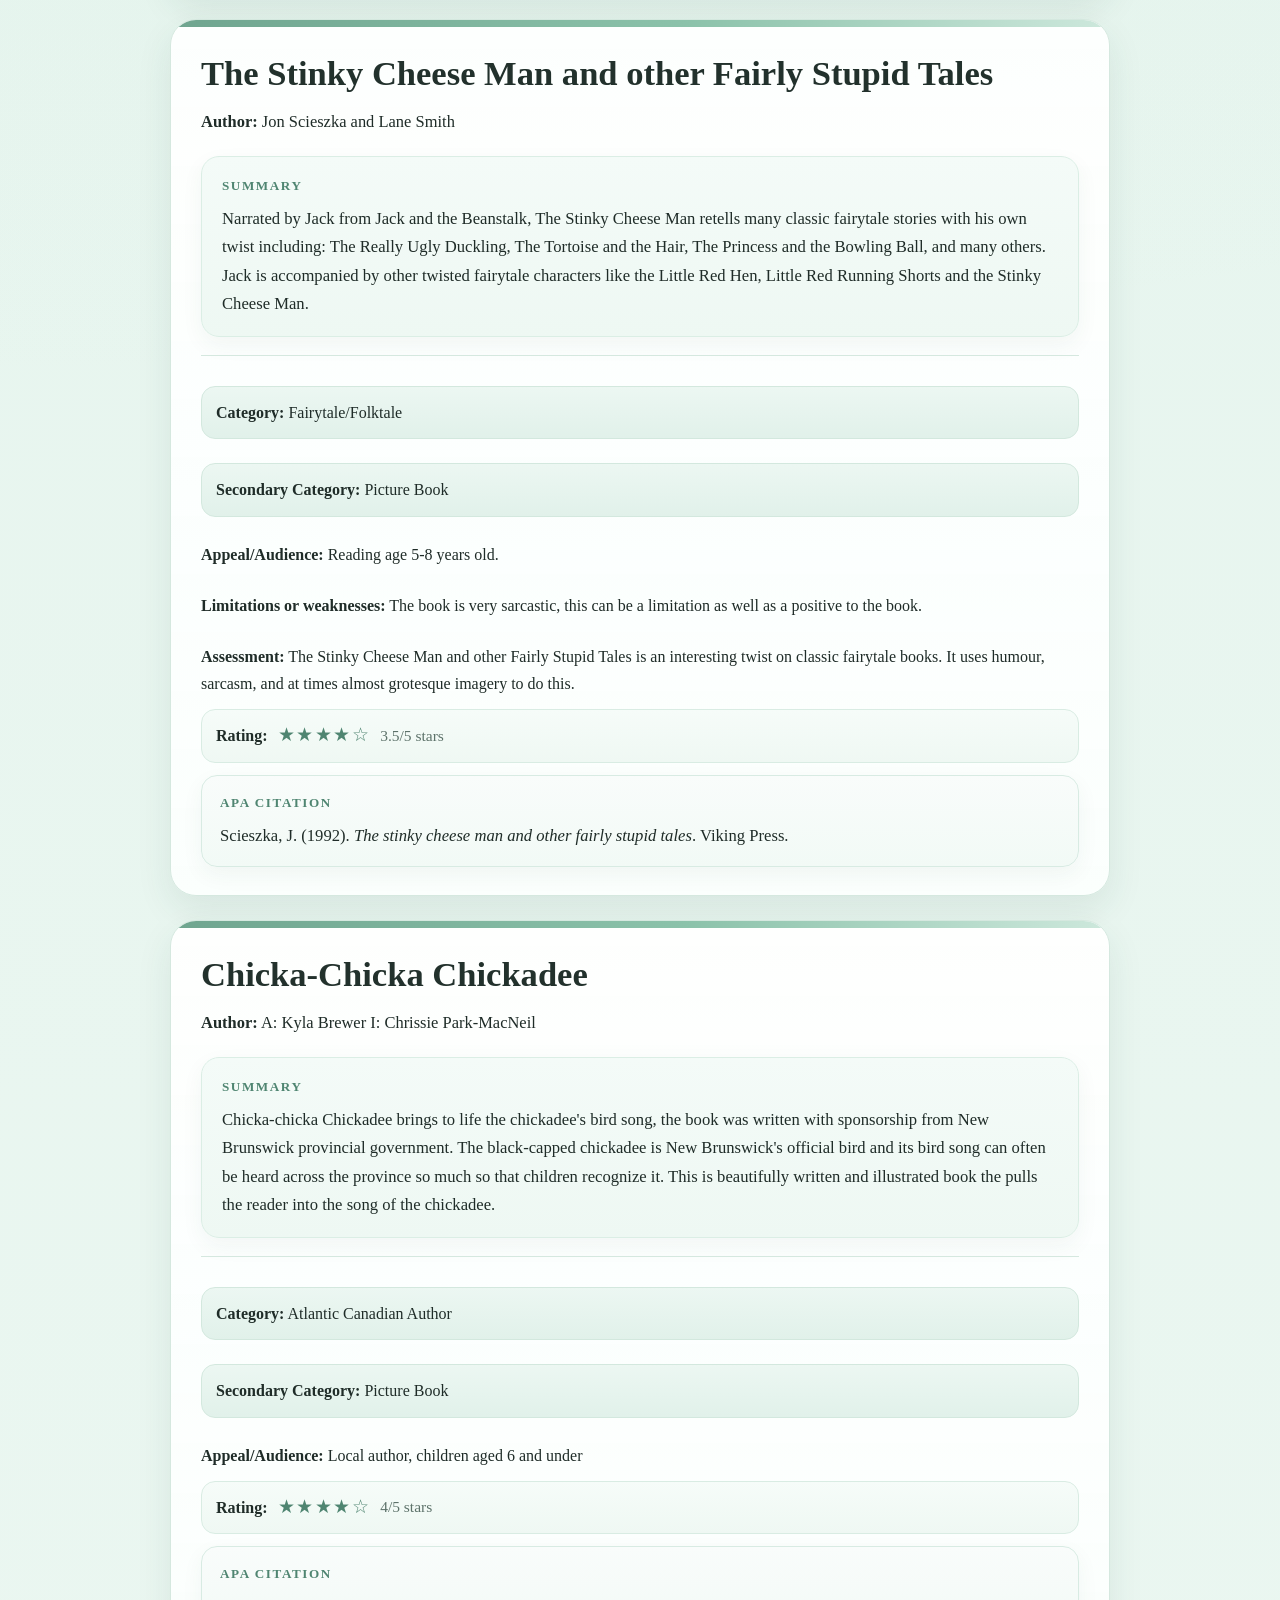
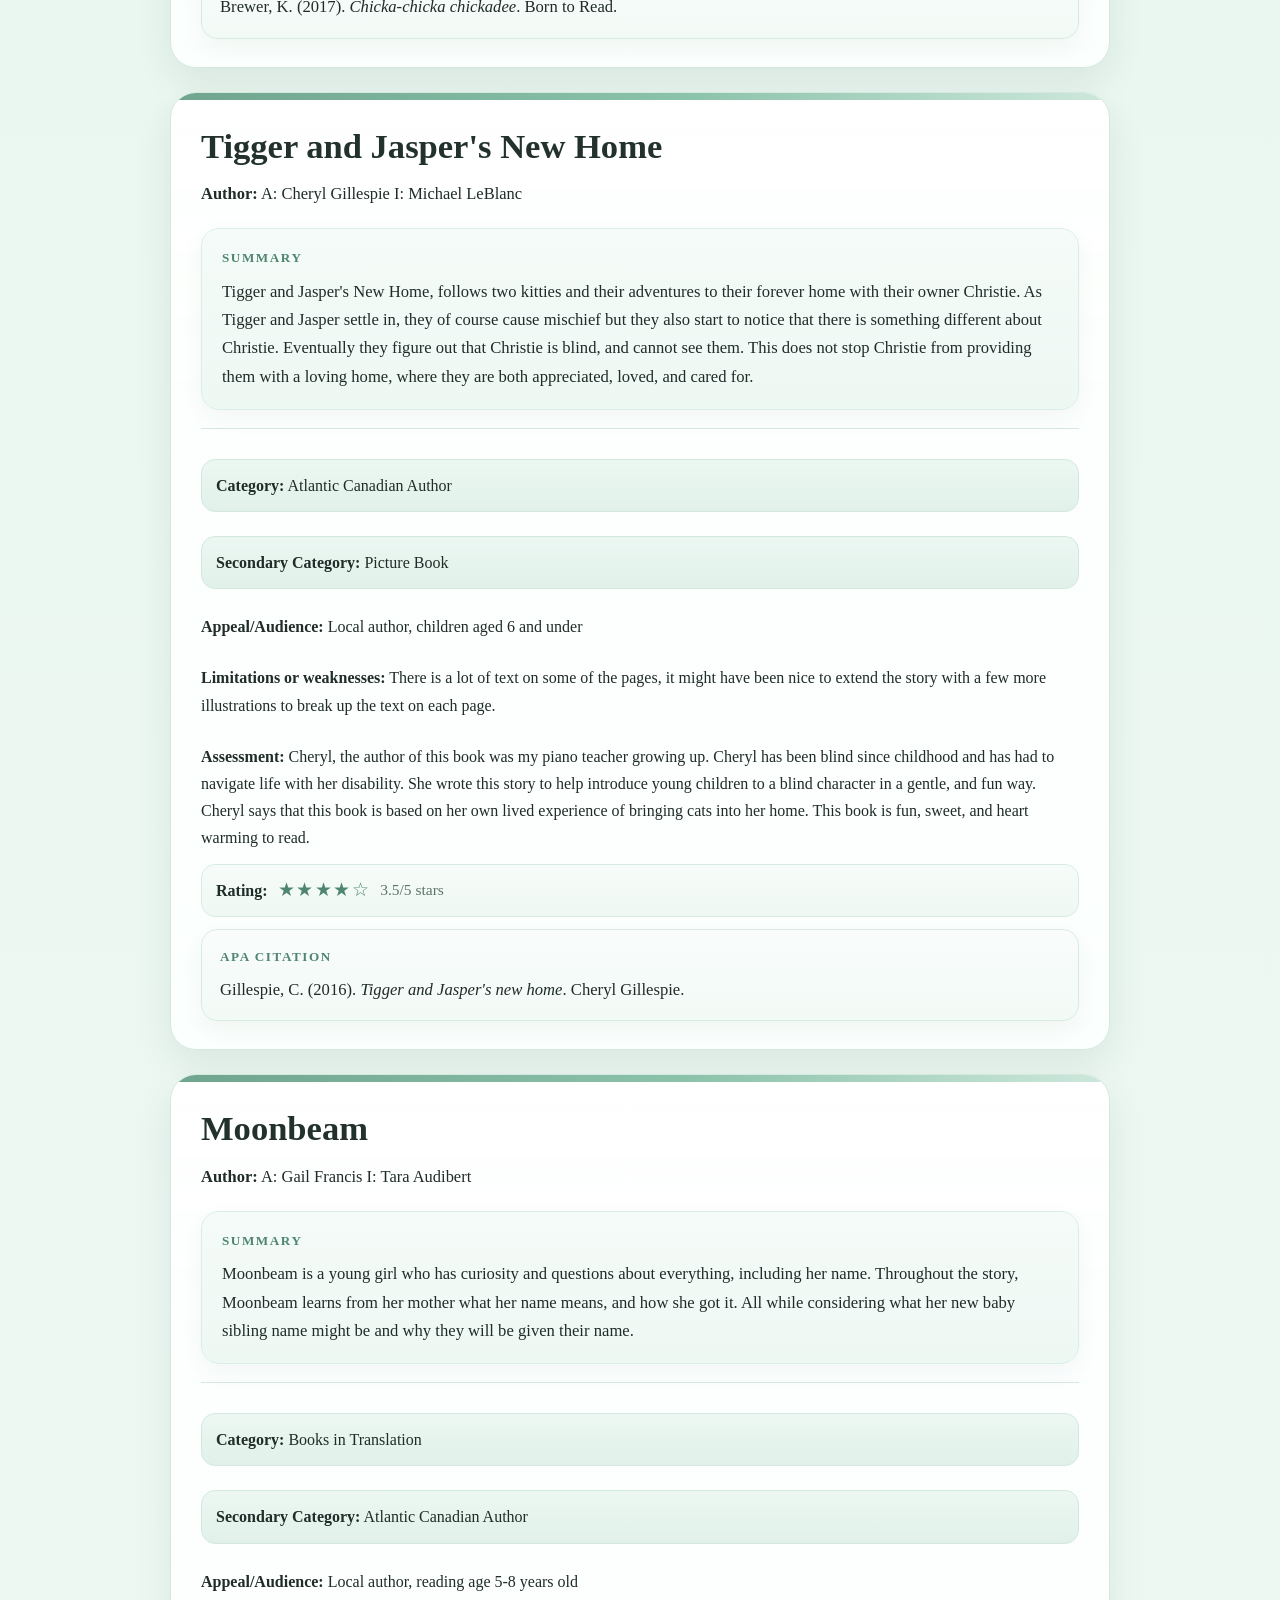
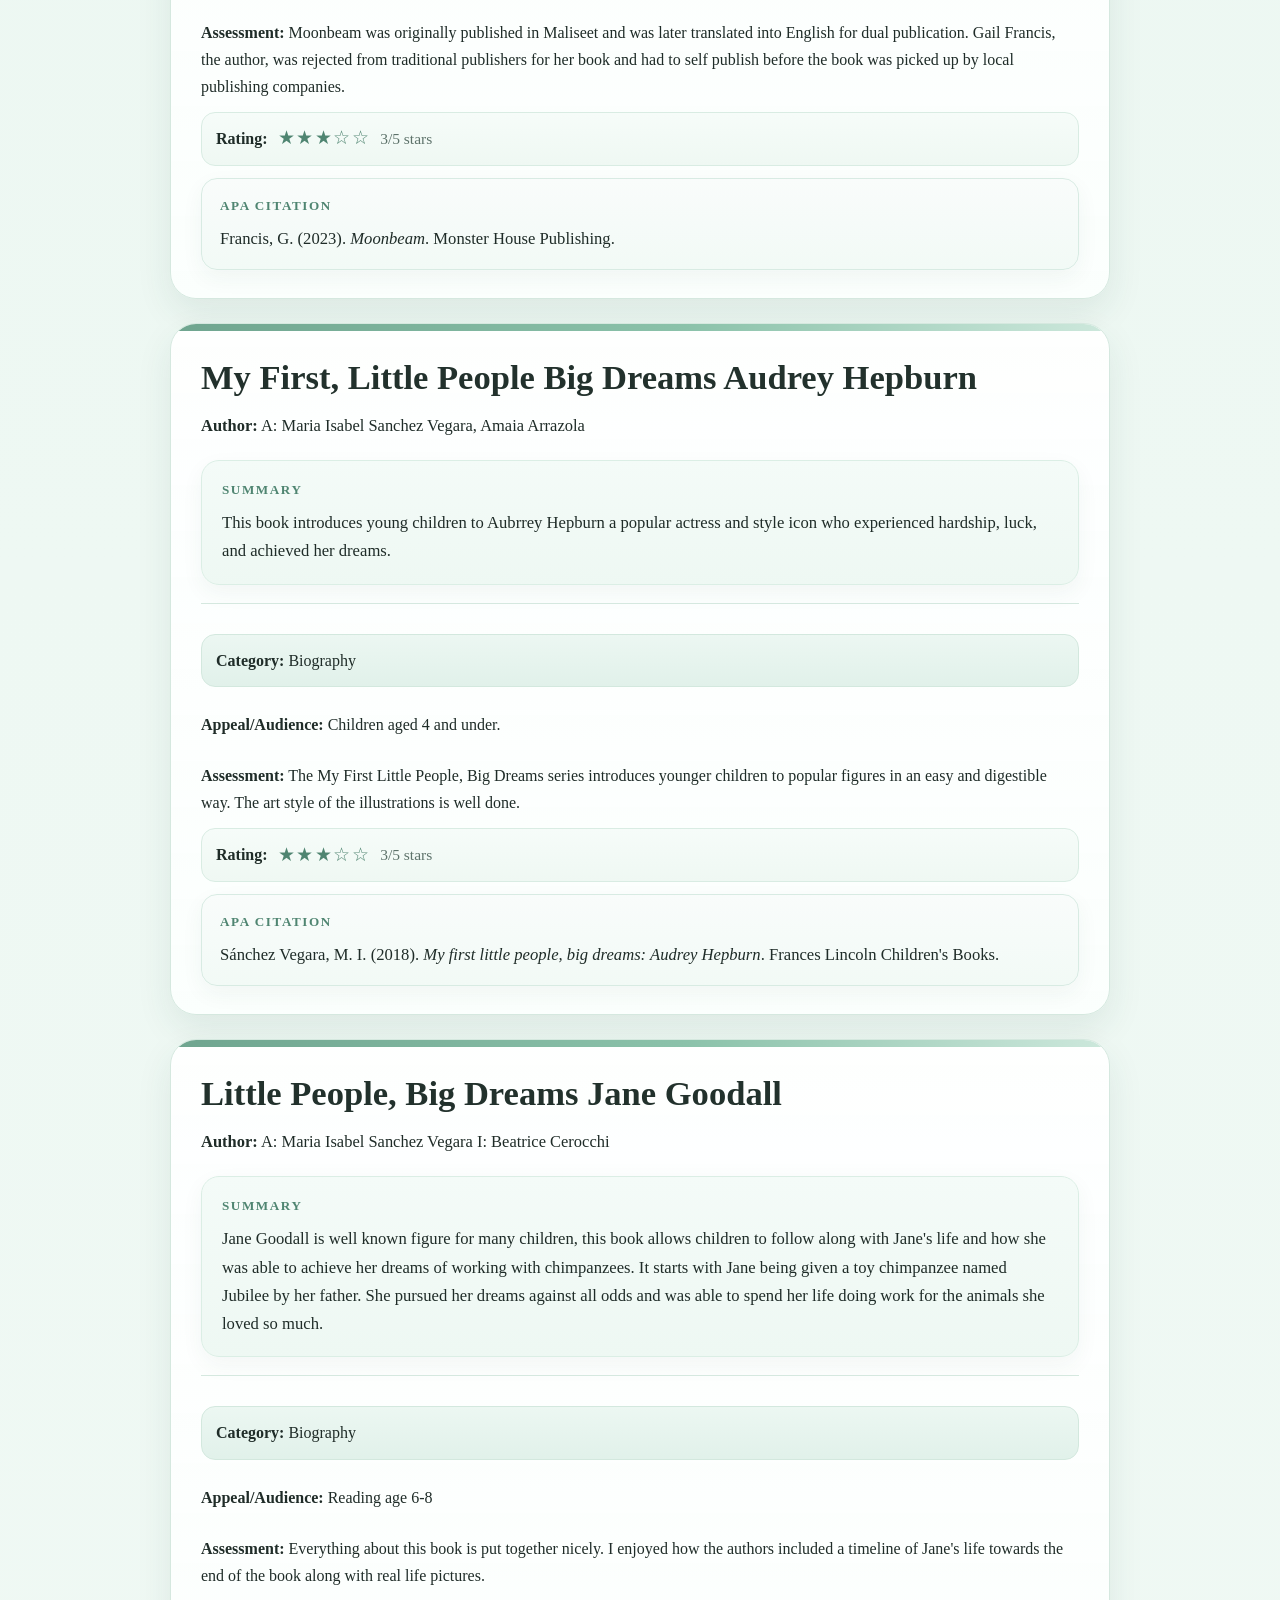
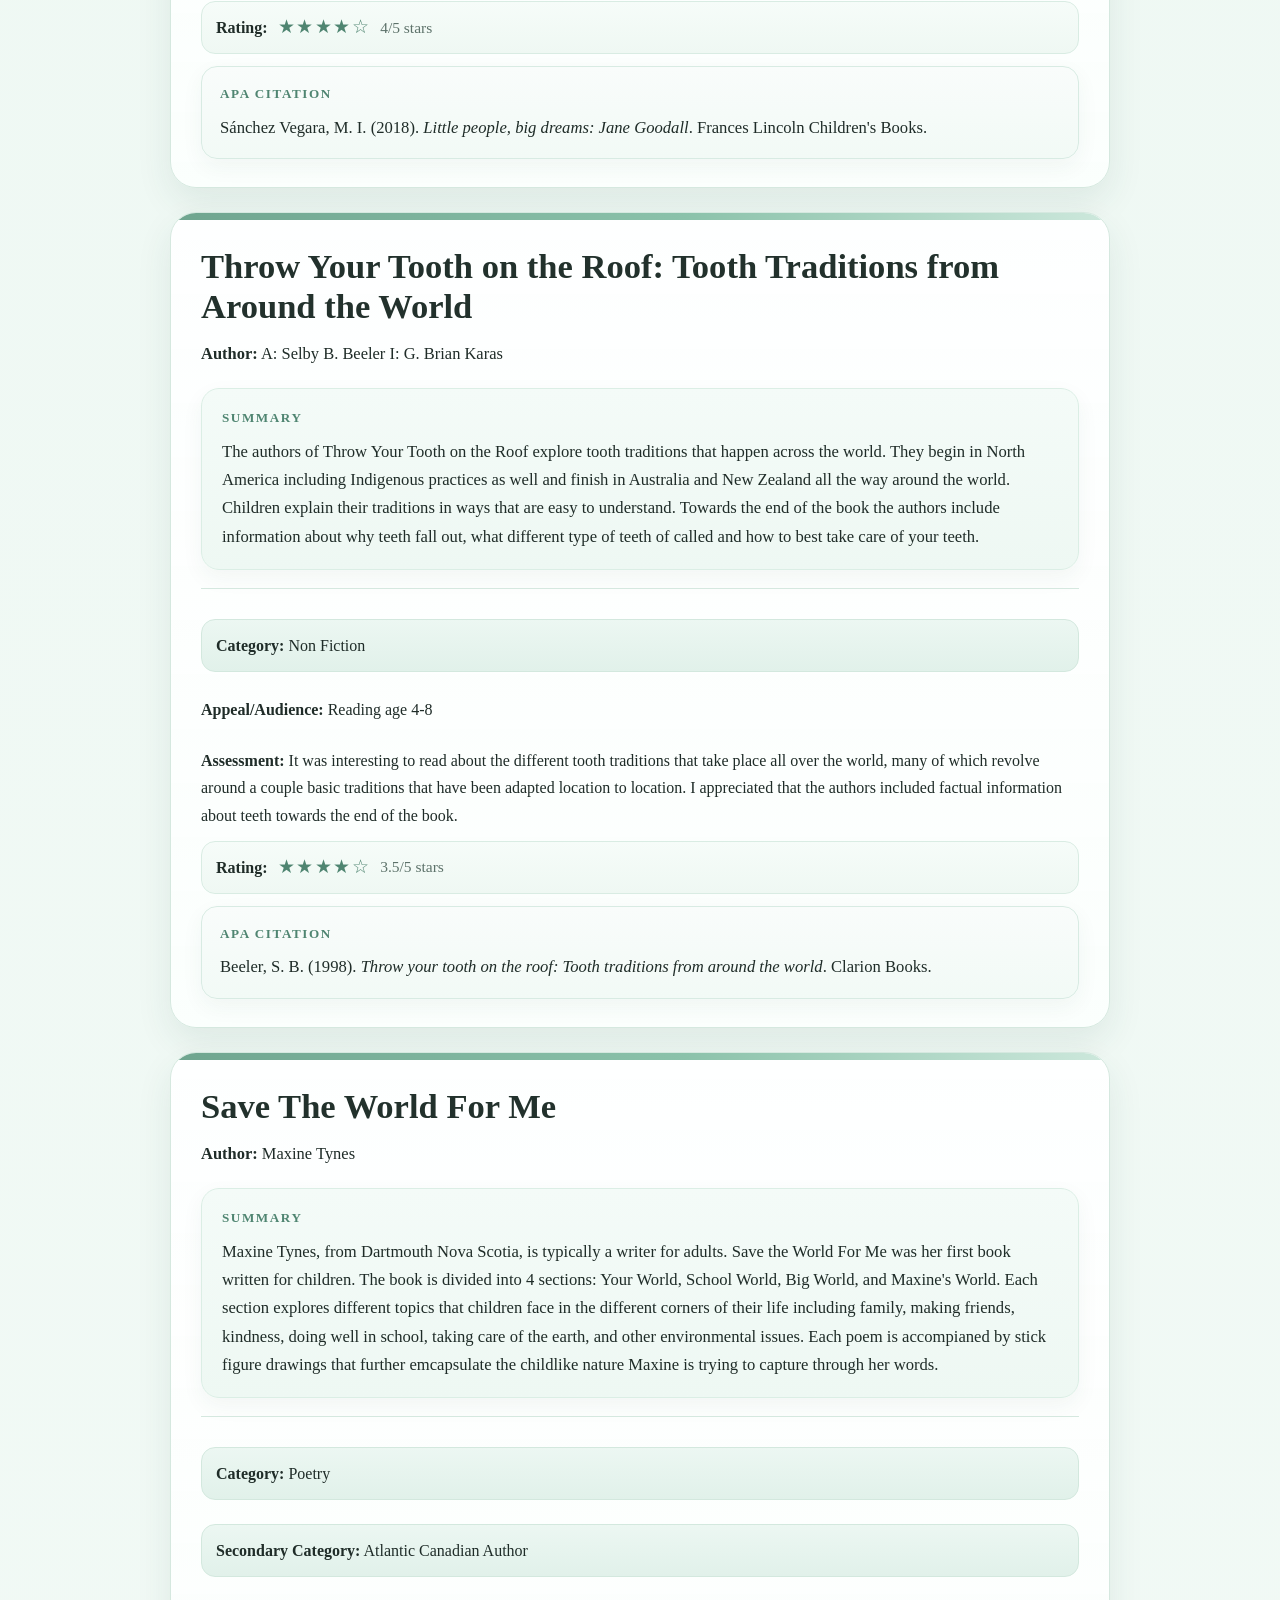
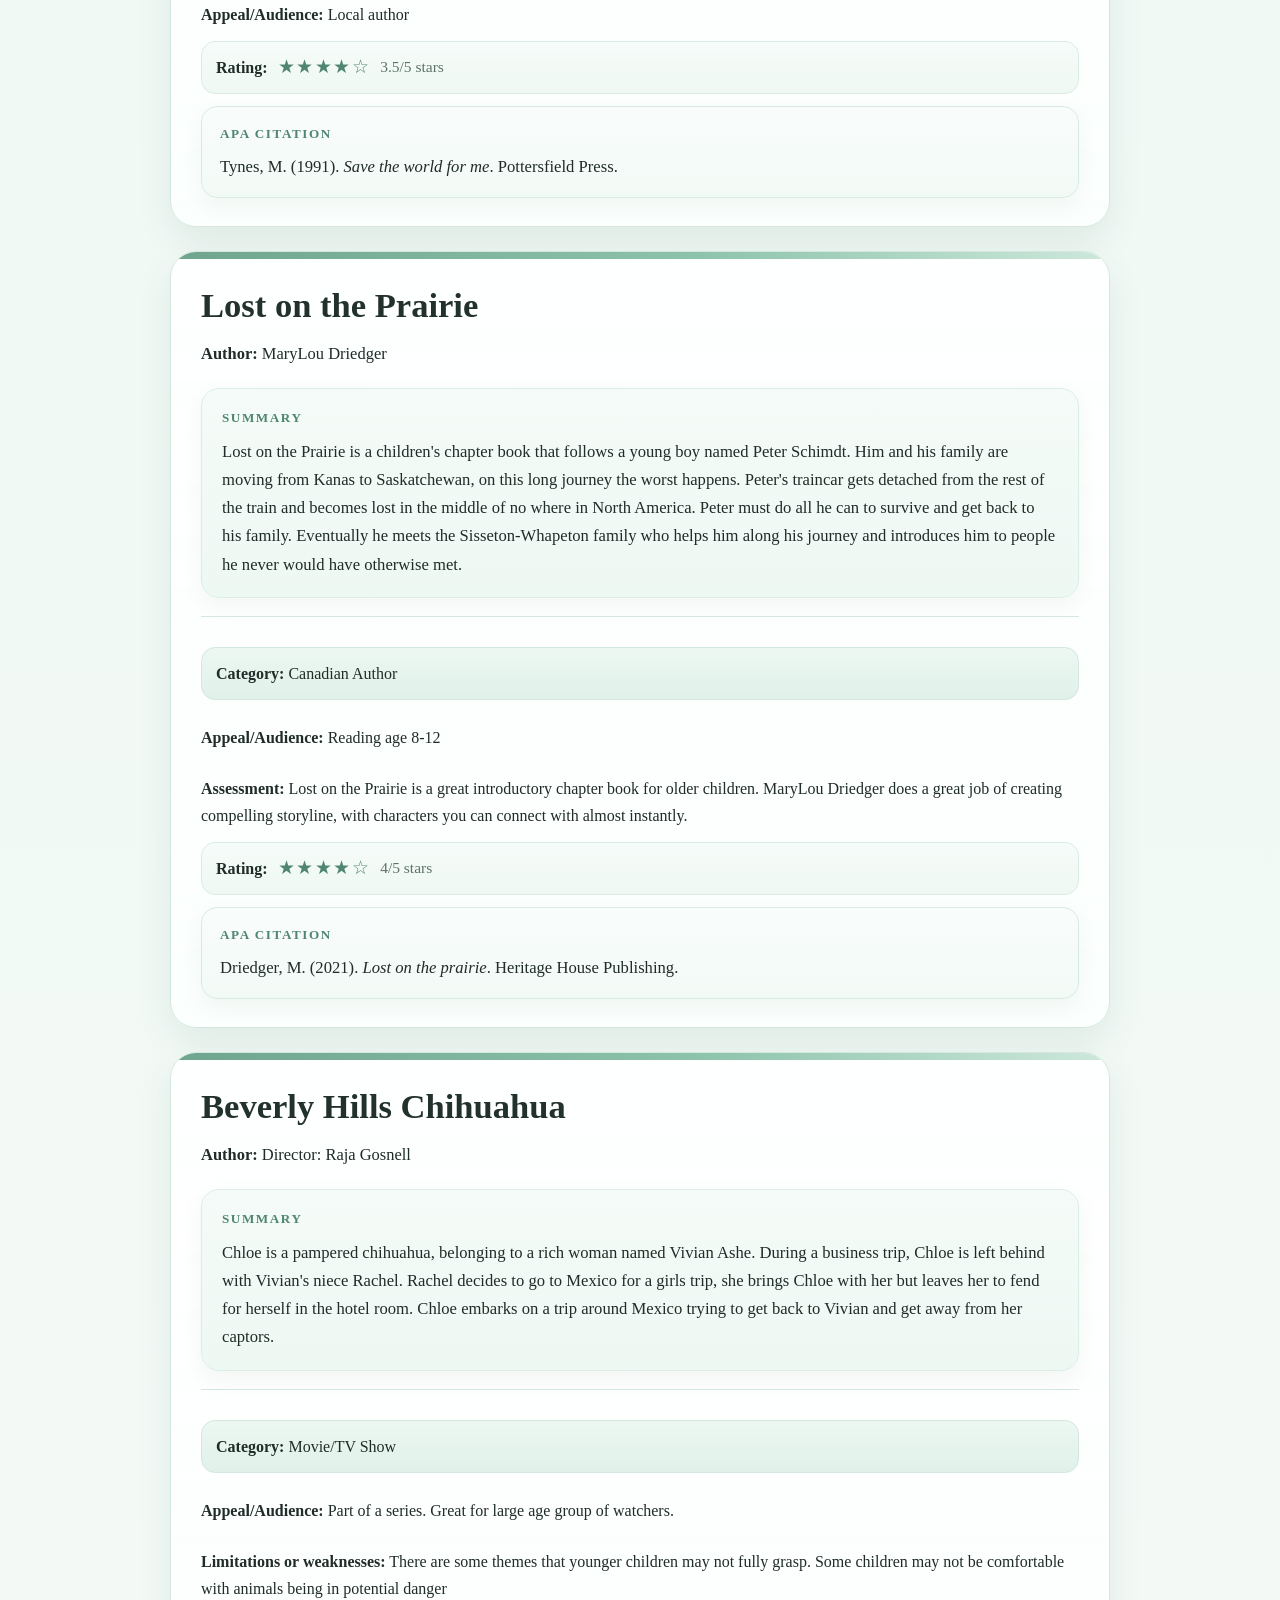
==== commit bef8759c: "Add files via upload" ====
--- a/index.html
+++ b/index.html
@@ -42,8 +42,8 @@
         <div class="field"><span class="label">Assessment:</span> This is an interesting example of an early alphabet picture book that meets the needs for Mi&#x27;kmaq children</div>
         
     <div class="rating-box">
-      <span class="label">Rating 1-5 stars:</span>
-      <span class="stars" aria-label="Rating 3.5/5 stars"><span class="star full">★</span><span class="star full">★</span><span class="star full">★</span><span class="star half">★</span><span class="star empty">★</span></span>
+      <span class="label">Rating:</span>
+      <span class="stars" aria-label="Rating 3.5/5 stars">★★★★☆</span>
       <span class="rating-text">3.5/5 stars</span>
     </div>
     
@@ -75,8 +75,8 @@
         <div class="field"><span class="label">Assessment:</span> &quot;You must do something to make the world more beautiful&quot; is a one of the main messages in Miss Rumphius and is great message to give to children. It is open-ended but very meaningful. Miss Rumphius or the Lupin Lady was a character I knew well as a children. While I do not remember reading the book, every spring my mom would tell us that the Lupin Lady had visited and sprinkled Lupin seeds all over our yard and the road we lived on. It was magical, and this book itself brings it own kind of magic as well.</div>
         
     <div class="rating-box">
-      <span class="label">Rating 1-5 stars:</span>
-      <span class="stars" aria-label="Rating 4/5 stars"><span class="star full">★</span><span class="star full">★</span><span class="star full">★</span><span class="star full">★</span><span class="star empty">★</span></span>
+      <span class="label">Rating:</span>
+      <span class="stars" aria-label="Rating 4/5 stars">★★★★☆</span>
       <span class="rating-text">4/5 stars</span>
     </div>
     
@@ -108,8 +108,8 @@
         <div class="field"><span class="label">Assessment:</span> Phoebe Gilman does an amazing job with storytelling through both words and her illustrations. The entirety of each page of The Balloon Tree contributes to the story. I find this really unique and adds something very special to Phoebe Gilman&#x27;s books. It allows for children to re-read books and continue to notice new aspects of the story.</div>
         
     <div class="rating-box">
-      <span class="label">Rating 1-5 stars:</span>
-      <span class="stars" aria-label="Rating 4/5 stars"><span class="star full">★</span><span class="star full">★</span><span class="star full">★</span><span class="star full">★</span><span class="star empty">★</span></span>
+      <span class="label">Rating:</span>
+      <span class="stars" aria-label="Rating 4/5 stars">★★★★☆</span>
       <span class="rating-text">4/5 stars</span>
     </div>
     
@@ -141,8 +141,8 @@
         <div class="field"><span class="label">Assessment:</span> Lucy&#x27;s Picture provides a beautiful example of children noticing, and adapting to the world around them. Lucy wants to create something for her Grandpa but knows that a painting won&#x27;t do because he is blind so she works to make something that her Grandpa can enjoy and see in his own way. Nicola Moon also does a great job showcasing a character with a disability which is very important for children to see and read about.</div>
         
     <div class="rating-box">
-      <span class="label">Rating 1-5 stars:</span>
-      <span class="stars" aria-label="Rating 4/5 stars"><span class="star full">★</span><span class="star full">★</span><span class="star full">★</span><span class="star full">★</span><span class="star empty">★</span></span>
+      <span class="label">Rating:</span>
+      <span class="stars" aria-label="Rating 4/5 stars">★★★★☆</span>
       <span class="rating-text">4/5 stars</span>
     </div>
     
@@ -174,8 +174,8 @@
         <div class="field"><span class="label">Assessment:</span> Where the Wild Things Are is a very nostalgic book for me, it was one my older brother would read me often as a children. It holds up to this day, and I enjoy the whimsical nature of it, there is a lot left unsaid but so much is said with the writing and illustrations.</div>
         
     <div class="rating-box">
-      <span class="label">Rating 1-5 stars:</span>
-      <span class="stars" aria-label="Rating 3.5/5 stars"><span class="star full">★</span><span class="star full">★</span><span class="star full">★</span><span class="star half">★</span><span class="star empty">★</span></span>
+      <span class="label">Rating:</span>
+      <span class="stars" aria-label="Rating 3.5/5 stars">★★★★☆</span>
       <span class="rating-text">3.5/5 stars</span>
     </div>
     
@@ -207,8 +207,8 @@
         <div class="field"><span class="label">Assessment:</span> The Highwayman is beautifully written and illustrated. You don&#x27;t often see horror or anything remotely like it in children&#x27;s fiction it was interesting to read such a good example. I don&#x27;t think this book would be for every child but some could really enjoy it especially between that tween to teen stage.</div>
         
     <div class="rating-box">
-      <span class="label">Rating 1-5 stars:</span>
-      <span class="stars" aria-label="Rating 3/5 stars"><span class="star full">★</span><span class="star full">★</span><span class="star full">★</span><span class="star empty">★</span><span class="star empty">★</span></span>
+      <span class="label">Rating:</span>
+      <span class="stars" aria-label="Rating 3/5 stars">★★★☆☆</span>
       <span class="rating-text">3/5 stars</span>
     </div>
     
@@ -240,8 +240,8 @@
         <div class="field"><span class="label">Assessment:</span> This a great story to get children engaged with the book, there are many opportunities to sing along, dance, and identify colours, objects, and obstacles. There is also great messaging in the book, it reminds children not to worry about small obstacles that my appear big, and that everything is all good!</div>
         
     <div class="rating-box">
-      <span class="label">Rating 1-5 stars:</span>
-      <span class="stars" aria-label="Rating 4/5 stars"><span class="star full">★</span><span class="star full">★</span><span class="star full">★</span><span class="star full">★</span><span class="star empty">★</span></span>
+      <span class="label">Rating:</span>
+      <span class="stars" aria-label="Rating 4/5 stars">★★★★☆</span>
       <span class="rating-text">4/5 stars</span>
     </div>
     
@@ -273,8 +273,8 @@
         <div class="field"><span class="label">Assessment:</span> For a classic fiction book, I found this book quite entertaining especially with the addition of illustrations and world building features such as the map of the first page. I received this book as a gift when I was 6 years old, and it still holds up today.</div>
         
     <div class="rating-box">
-      <span class="label">Rating 1-5 stars:</span>
-      <span class="stars" aria-label="Rating 3.5/5 stars"><span class="star full">★</span><span class="star full">★</span><span class="star full">★</span><span class="star half">★</span><span class="star empty">★</span></span>
+      <span class="label">Rating:</span>
+      <span class="stars" aria-label="Rating 3.5/5 stars">★★★★☆</span>
       <span class="rating-text">3.5/5 stars</span>
     </div>
     
@@ -306,8 +306,8 @@
         <div class="field"><span class="label">Assessment:</span> Iktomi and the Berries was a fun and entertaining read. Throughout the book, readers hear the narrated story as well as Iktomi&#x27;s monologue and the narrators monologue. These elements add an interesting level of humour to the story.</div>
         
     <div class="rating-box">
-      <span class="label">Rating 1-5 stars:</span>
-      <span class="stars" aria-label="Rating 4/5 stars"><span class="star full">★</span><span class="star full">★</span><span class="star full">★</span><span class="star full">★</span><span class="star empty">★</span></span>
+      <span class="label">Rating:</span>
+      <span class="stars" aria-label="Rating 4/5 stars">★★★★☆</span>
       <span class="rating-text">4/5 stars</span>
     </div>
     
@@ -339,8 +339,8 @@
         <div class="field"><span class="label">Assessment:</span> The Stinky Cheese Man and other Fairly Stupid Tales is an interesting twist on classic fairytale books. It uses humour, sarcasm, and at times almost grotesque imagery to do this.</div>
         
     <div class="rating-box">
-      <span class="label">Rating 1-5 stars:</span>
-      <span class="stars" aria-label="Rating 3.5/5 stars"><span class="star full">★</span><span class="star full">★</span><span class="star full">★</span><span class="star half">★</span><span class="star empty">★</span></span>
+      <span class="label">Rating:</span>
+      <span class="stars" aria-label="Rating 3.5/5 stars">★★★★☆</span>
       <span class="rating-text">3.5/5 stars</span>
     </div>
     
@@ -372,8 +372,8 @@
         
         
     <div class="rating-box">
-      <span class="label">Rating 1-5 stars:</span>
-      <span class="stars" aria-label="Rating 4/5 stars"><span class="star full">★</span><span class="star full">★</span><span class="star full">★</span><span class="star full">★</span><span class="star empty">★</span></span>
+      <span class="label">Rating:</span>
+      <span class="stars" aria-label="Rating 4/5 stars">★★★★☆</span>
       <span class="rating-text">4/5 stars</span>
     </div>
     
@@ -405,8 +405,8 @@
         <div class="field"><span class="label">Assessment:</span> Cheryl, the author of this book was my piano teacher growing up. Cheryl has been blind since childhood and has had to navigate life with her disability. She wrote this story to help introduce young children to a blind character in a gentle, and fun way. Cheryl says that this book is based on her own lived experience of bringing cats into her home. This book is fun, sweet, and heart warming to read.</div>
         
     <div class="rating-box">
-      <span class="label">Rating 1-5 stars:</span>
-      <span class="stars" aria-label="Rating 3.5/5 stars"><span class="star full">★</span><span class="star full">★</span><span class="star full">★</span><span class="star half">★</span><span class="star empty">★</span></span>
+      <span class="label">Rating:</span>
+      <span class="stars" aria-label="Rating 3.5/5 stars">★★★★☆</span>
       <span class="rating-text">3.5/5 stars</span>
     </div>
     
@@ -438,8 +438,8 @@
         <div class="field"><span class="label">Assessment:</span> Moonbeam was originally published in Maliseet and was later translated into English for dual publication. Gail Francis, the author, was rejected from traditional publishers for her book and had to self publish before the book was picked up by local publishing companies.</div>
         
     <div class="rating-box">
-      <span class="label">Rating 1-5 stars:</span>
-      <span class="stars" aria-label="Rating 3/5 stars"><span class="star full">★</span><span class="star full">★</span><span class="star full">★</span><span class="star empty">★</span><span class="star empty">★</span></span>
+      <span class="label">Rating:</span>
+      <span class="stars" aria-label="Rating 3/5 stars">★★★☆☆</span>
       <span class="rating-text">3/5 stars</span>
     </div>
     
@@ -471,8 +471,8 @@
         <div class="field"><span class="label">Assessment:</span> The My First Little People, Big Dreams series introduces younger children to popular figures in an easy and digestible way. The art style of the illustrations is well done.</div>
         
     <div class="rating-box">
-      <span class="label">Rating 1-5 stars:</span>
-      <span class="stars" aria-label="Rating 3/5 stars"><span class="star full">★</span><span class="star full">★</span><span class="star full">★</span><span class="star empty">★</span><span class="star empty">★</span></span>
+      <span class="label">Rating:</span>
+      <span class="stars" aria-label="Rating 3/5 stars">★★★☆☆</span>
       <span class="rating-text">3/5 stars</span>
     </div>
     
@@ -504,8 +504,8 @@
         <div class="field"><span class="label">Assessment:</span> Everything about this book is put together nicely. I enjoyed how the authors included a timeline of Jane&#x27;s life towards the end of the book along with real life pictures.</div>
         
     <div class="rating-box">
-      <span class="label">Rating 1-5 stars:</span>
-      <span class="stars" aria-label="Rating 4/5 stars"><span class="star full">★</span><span class="star full">★</span><span class="star full">★</span><span class="star full">★</span><span class="star empty">★</span></span>
+      <span class="label">Rating:</span>
+      <span class="stars" aria-label="Rating 4/5 stars">★★★★☆</span>
       <span class="rating-text">4/5 stars</span>
     </div>
     
@@ -537,8 +537,8 @@
         <div class="field"><span class="label">Assessment:</span> It was interesting to read about the different tooth traditions that take place all over the world, many of which revolve around a couple basic traditions that have been adapted location to location. I appreciated that the authors included factual information about teeth towards the end of the book.</div>
         
     <div class="rating-box">
-      <span class="label">Rating 1-5 stars:</span>
-      <span class="stars" aria-label="Rating 3.5/5 stars"><span class="star full">★</span><span class="star full">★</span><span class="star full">★</span><span class="star half">★</span><span class="star empty">★</span></span>
+      <span class="label">Rating:</span>
+      <span class="stars" aria-label="Rating 3.5/5 stars">★★★★☆</span>
       <span class="rating-text">3.5/5 stars</span>
     </div>
     
@@ -570,8 +570,8 @@
         
         
     <div class="rating-box">
-      <span class="label">Rating 1-5 stars:</span>
-      <span class="stars" aria-label="Rating 3.5/5 stars"><span class="star full">★</span><span class="star full">★</span><span class="star full">★</span><span class="star half">★</span><span class="star empty">★</span></span>
+      <span class="label">Rating:</span>
+      <span class="stars" aria-label="Rating 3.5/5 stars">★★★★☆</span>
       <span class="rating-text">3.5/5 stars</span>
     </div>
     
@@ -603,8 +603,8 @@
         <div class="field"><span class="label">Assessment:</span> Lost on the Prairie is a great introductory chapter book for older children. MaryLou Driedger does a great job of creating compelling storyline, with characters you can connect with almost instantly.</div>
         
     <div class="rating-box">
-      <span class="label">Rating 1-5 stars:</span>
-      <span class="stars" aria-label="Rating 4/5 stars"><span class="star full">★</span><span class="star full">★</span><span class="star full">★</span><span class="star full">★</span><span class="star empty">★</span></span>
+      <span class="label">Rating:</span>
+      <span class="stars" aria-label="Rating 4/5 stars">★★★★☆</span>
       <span class="rating-text">4/5 stars</span>
     </div>
     
@@ -636,8 +636,8 @@
         <div class="field"><span class="label">Assessment:</span> I thoroughly enjoyed Beverly Hills Chihuahua, there were some great themes about believing in yourself even when you feel small or lost, and the power of friendship. This would be a great family movie watch as it was quite entertaining even as an adult. While the rest of the series is not as good, it is nice for children to be able to continue on with a series</div>
         
     <div class="rating-box">
-      <span class="label">Rating 1-5 stars:</span>
-      <span class="stars" aria-label="Rating 4/5 stars"><span class="star full">★</span><span class="star full">★</span><span class="star full">★</span><span class="star full">★</span><span class="star empty">★</span></span>
+      <span class="label">Rating:</span>
+      <span class="stars" aria-label="Rating 4/5 stars">★★★★☆</span>
       <span class="rating-text">4/5 stars</span>
     </div>
     
@@ -669,8 +669,8 @@
         <div class="field"><span class="label">Assessment:</span> Bad Kitty is a fun introduction into the Bad Kitty Series, as an audiobook it was a funny, exciting read that I was engaged with from beginning to end. Bad Kitty introduces children to words they may not be familiar with, broaden their vocabulary in a fun way!</div>
         
     <div class="rating-box">
-      <span class="label">Rating 1-5 stars:</span>
-      <span class="stars" aria-label="Rating 3.5/5 stars"><span class="star full">★</span><span class="star full">★</span><span class="star full">★</span><span class="star half">★</span><span class="star empty">★</span></span>
+      <span class="label">Rating:</span>
+      <span class="stars" aria-label="Rating 3.5/5 stars">★★★★☆</span>
       <span class="rating-text">3.5/5 stars</span>
     </div>
     
@@ -702,8 +702,8 @@
         <div class="field"><span class="label">Assessment:</span> I read White Bird as an audiobook, but its original form is a graphic novel. I don&#x27;t think I missed anything from it being an audiobook, R.J. Palacio writes in a very descriptive way so much so I did not need pictures in order to follow along. This would have been a book I loved as child.</div>
         
     <div class="rating-box">
-      <span class="label">Rating 1-5 stars:</span>
-      <span class="stars" aria-label="Rating 5/5 stars"><span class="star full">★</span><span class="star full">★</span><span class="star full">★</span><span class="star full">★</span><span class="star full">★</span></span>
+      <span class="label">Rating:</span>
+      <span class="stars" aria-label="Rating 5/5 stars">★★★★★</span>
       <span class="rating-text">5/5 stars</span>
     </div>
     
@@ -735,8 +735,8 @@
         <div class="field"><span class="label">Assessment:</span> I loved this book as a child, and it is just as good as I remembered. The Dear Canada series invigorated my passion for history that I still possess today. It is written so beautifully you almost forget that is coming from a child&#x27;s point of view. As the book progresses you can almost see Charlotte change as a girl.</div>
         
     <div class="rating-box">
-      <span class="label">Rating 1-5 stars:</span>
-      <span class="stars" aria-label="Rating 5/5 stars"><span class="star full">★</span><span class="star full">★</span><span class="star full">★</span><span class="star full">★</span><span class="star full">★</span></span>
+      <span class="label">Rating:</span>
+      <span class="stars" aria-label="Rating 5/5 stars">★★★★★</span>
       <span class="rating-text">5/5 stars</span>
     </div>
     
@@ -768,8 +768,8 @@
         <div class="field"><span class="label">Assessment:</span> I found this book very charming for a children&#x27;s fantasy book. Fantasy is not typically my genre of choice but the storytelling, characters, and plot kept my interest throughout the entire thing. It was a great listen as an audiobook!</div>
         
     <div class="rating-box">
-      <span class="label">Rating 1-5 stars:</span>
-      <span class="stars" aria-label="Rating 4/5 stars"><span class="star full">★</span><span class="star full">★</span><span class="star full">★</span><span class="star full">★</span><span class="star empty">★</span></span>
+      <span class="label">Rating:</span>
+      <span class="stars" aria-label="Rating 4/5 stars">★★★★☆</span>
       <span class="rating-text">4/5 stars</span>
     </div>
     
@@ -801,8 +801,8 @@
         <div class="field"><span class="label">Assessment:</span> I listened to this book as an audiobook, and while the main focus was the shark attacks I was struck by how well the author developed Chet as a character and made me feel for him and the issues he was facing.</div>
         
     <div class="rating-box">
-      <span class="label">Rating 1-5 stars:</span>
-      <span class="stars" aria-label="Rating 3/5 stars"><span class="star full">★</span><span class="star full">★</span><span class="star full">★</span><span class="star empty">★</span><span class="star empty">★</span></span>
+      <span class="label">Rating:</span>
+      <span class="stars" aria-label="Rating 3/5 stars">★★★☆☆</span>
       <span class="rating-text">3/5 stars</span>
     </div>
     
@@ -834,8 +834,8 @@
         <div class="field"><span class="label">Assessment:</span> There are clear problems with the content of If I Ran The Zoo. I had never read it before, and I surprised to see it included on so many banned or challenged book lists but it is definitely cause for concern. The caricatures and overall content throughout the book could be harmful to readers.</div>
         
     <div class="rating-box">
-      <span class="label">Rating 1-5 stars:</span>
-      <span class="stars" aria-label="Rating 1/5 stars would not recommend to readers"><span class="star full">★</span><span class="star empty">★</span><span class="star empty">★</span><span class="star empty">★</span><span class="star empty">★</span></span>
+      <span class="label">Rating:</span>
+      <span class="stars" aria-label="Rating 1/5 stars would not recommend to readers">★☆☆☆☆</span>
       <span class="rating-text">1/5 stars would not recommend to readers</span>
     </div>
     
@@ -867,8 +867,8 @@
         <div class="field"><span class="label">Assessment:</span> Fatty Legs is a great option to introduce children to the horrors of the residential school system. In 2020 Fatty Legs was included on the Canadian Children&#x27;s Book Centre list for Best Books for Kids &amp; Teens.</div>
         
     <div class="rating-box">
-      <span class="label">Rating 1-5 stars:</span>
-      <span class="stars" aria-label="Rating 4/5 stars"><span class="star full">★</span><span class="star full">★</span><span class="star full">★</span><span class="star full">★</span><span class="star empty">★</span></span>
+      <span class="label">Rating:</span>
+      <span class="stars" aria-label="Rating 4/5 stars">★★★★☆</span>
       <span class="rating-text">4/5 stars</span>
     </div>
     
@@ -900,8 +900,8 @@
         
         
     <div class="rating-box">
-      <span class="label">Rating 1-5 stars:</span>
-      <span class="stars" aria-label="Rating 4/5 stars"><span class="star full">★</span><span class="star full">★</span><span class="star full">★</span><span class="star full">★</span><span class="star empty">★</span></span>
+      <span class="label">Rating:</span>
+      <span class="stars" aria-label="Rating 4/5 stars">★★★★☆</span>
       <span class="rating-text">4/5 stars</span>
     </div>
     
@@ -933,8 +933,8 @@
         <div class="field"><span class="label">Assessment:</span> Raina Telgemier writes in such a captivating way, her characters are always well developed and you feel as though you are standing right there will them as they deal with the conflicts in the story. Raina developed the story to match the drama theme with chapters and sections of the book being broken down into &#x27;Acts&#x27; and at times she puts you directly into the story as the reader.</div>
         
     <div class="rating-box">
-      <span class="label">Rating 1-5 stars:</span>
-      <span class="stars" aria-label="Rating 4.5/5 stars"><span class="star full">★</span><span class="star full">★</span><span class="star full">★</span><span class="star full">★</span><span class="star half">★</span></span>
+      <span class="label">Rating:</span>
+      <span class="stars" aria-label="Rating 4.5/5 stars">★★★★☆</span>
       <span class="rating-text">4.5/5 stars</span>
     </div>
     
@@ -966,8 +966,8 @@
         <div class="field"><span class="label">Assessment:</span> Casey is funny and relatable character, she is of course a child so on top of everything she is dealing with she also has to deal with her child emotions, feelings, and thoughts. I thought this was a really fun book that reminded me of other classic children book series.</div>
         
     <div class="rating-box">
-      <span class="label">Rating 1-5 stars:</span>
-      <span class="stars" aria-label="Rating 3/5 stars"><span class="star full">★</span><span class="star full">★</span><span class="star full">★</span><span class="star empty">★</span><span class="star empty">★</span></span>
+      <span class="label">Rating:</span>
+      <span class="stars" aria-label="Rating 3/5 stars">★★★☆☆</span>
       <span class="rating-text">3/5 stars</span>
     </div>
     
@@ -999,8 +999,8 @@
         <div class="field"><span class="label">Assessment:</span> Jane, the Fox and Me deals with a lot of topics and issues that I faced as a child. It is emotional, beautiful, and shows what happens when you get stuck in your own head.</div>
         
     <div class="rating-box">
-      <span class="label">Rating 1-5 stars:</span>
-      <span class="stars" aria-label="Rating 3.5/5 stars"><span class="star full">★</span><span class="star full">★</span><span class="star full">★</span><span class="star half">★</span><span class="star empty">★</span></span>
+      <span class="label">Rating:</span>
+      <span class="stars" aria-label="Rating 3.5/5 stars">★★★★☆</span>
       <span class="rating-text">3.5/5 stars</span>
     </div>
     
--- a/styles.css
+++ b/styles.css
@@ -243,31 +243,3 @@
     padding: 16px;
   }
 }
-
-
-.star {
-  position: relative;
-  display: inline-block;
-  color: #d0d0d0;
-}
-
-.star.full {
-  color: var(--jade-deep);
-}
-
-.star.empty {
-  color: #d0d0d0;
-}
-
-.star.half {
-  color: #d0d0d0;
-}
-
-.star.half::before {
-  content: "★";
-  position: absolute;
-  left: 0;
-  width: 50%;
-  overflow: hidden;
-  color: var(--jade-deep);
-}
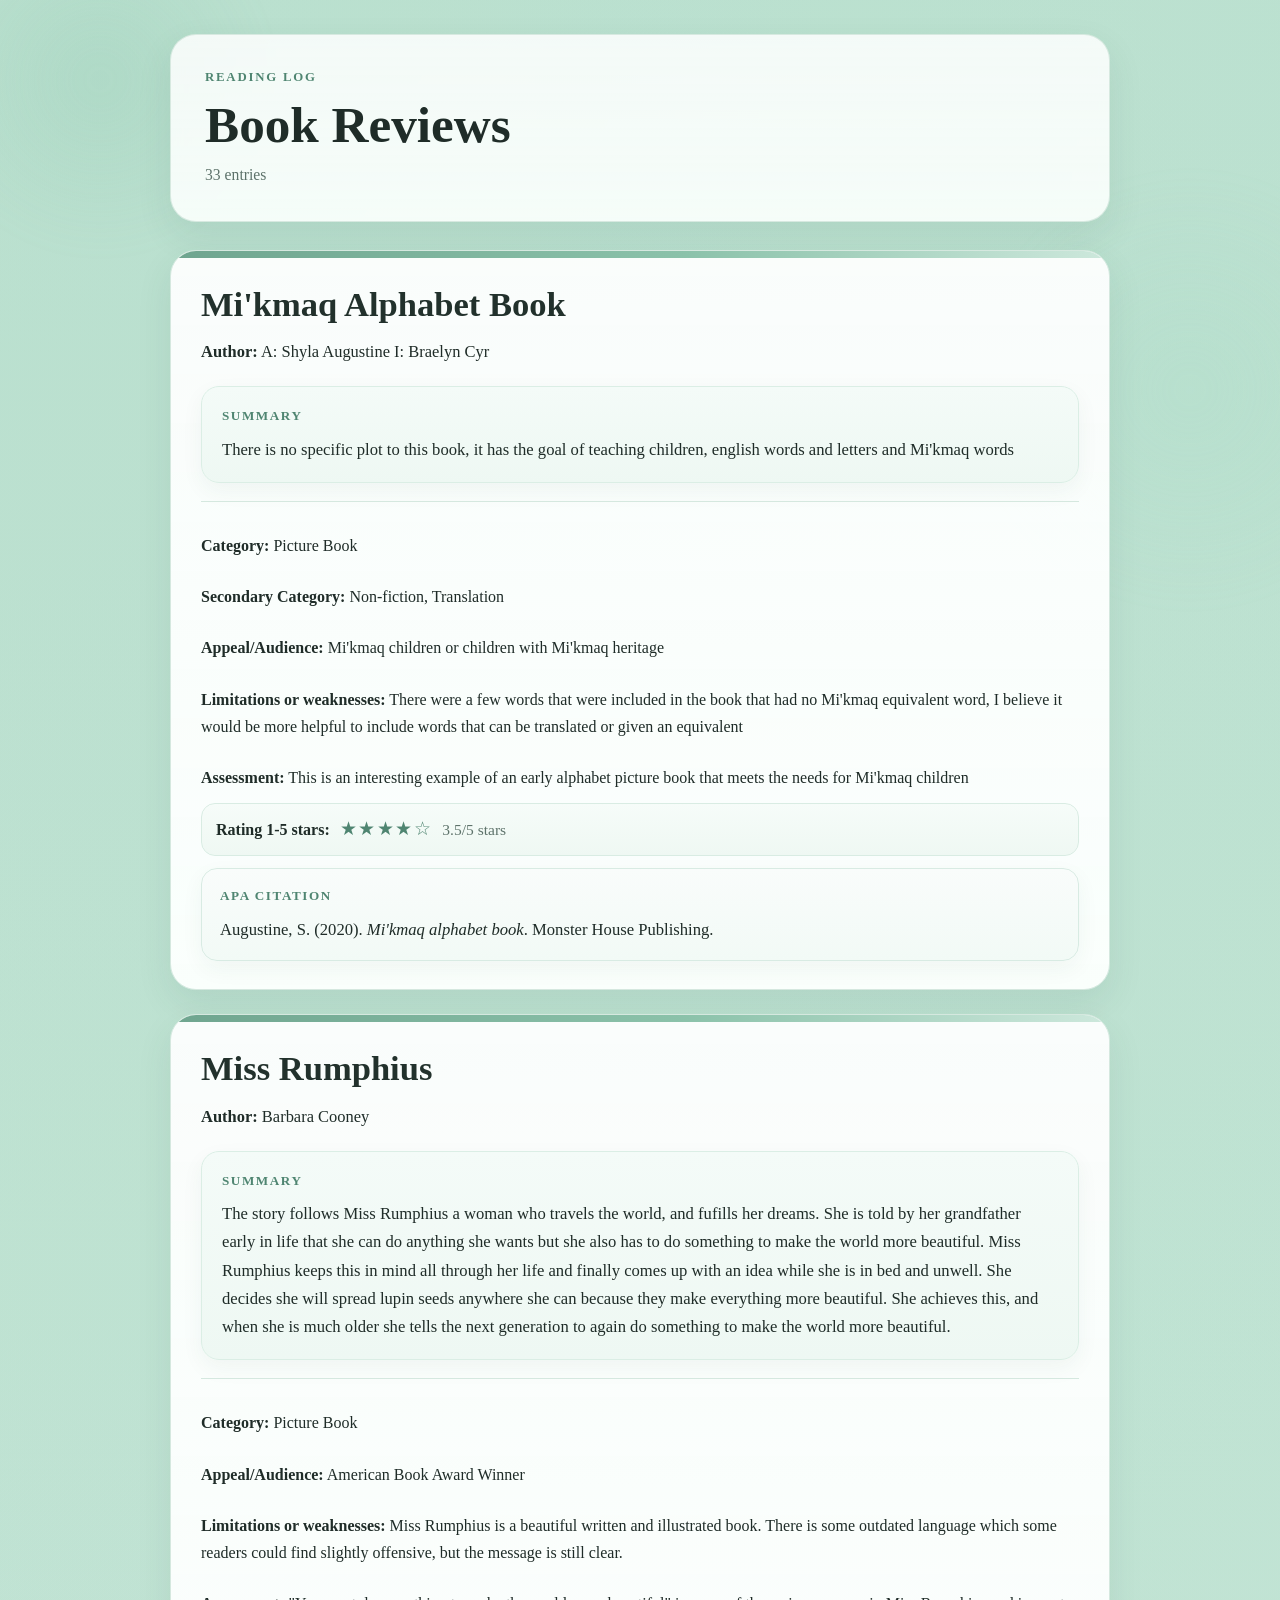
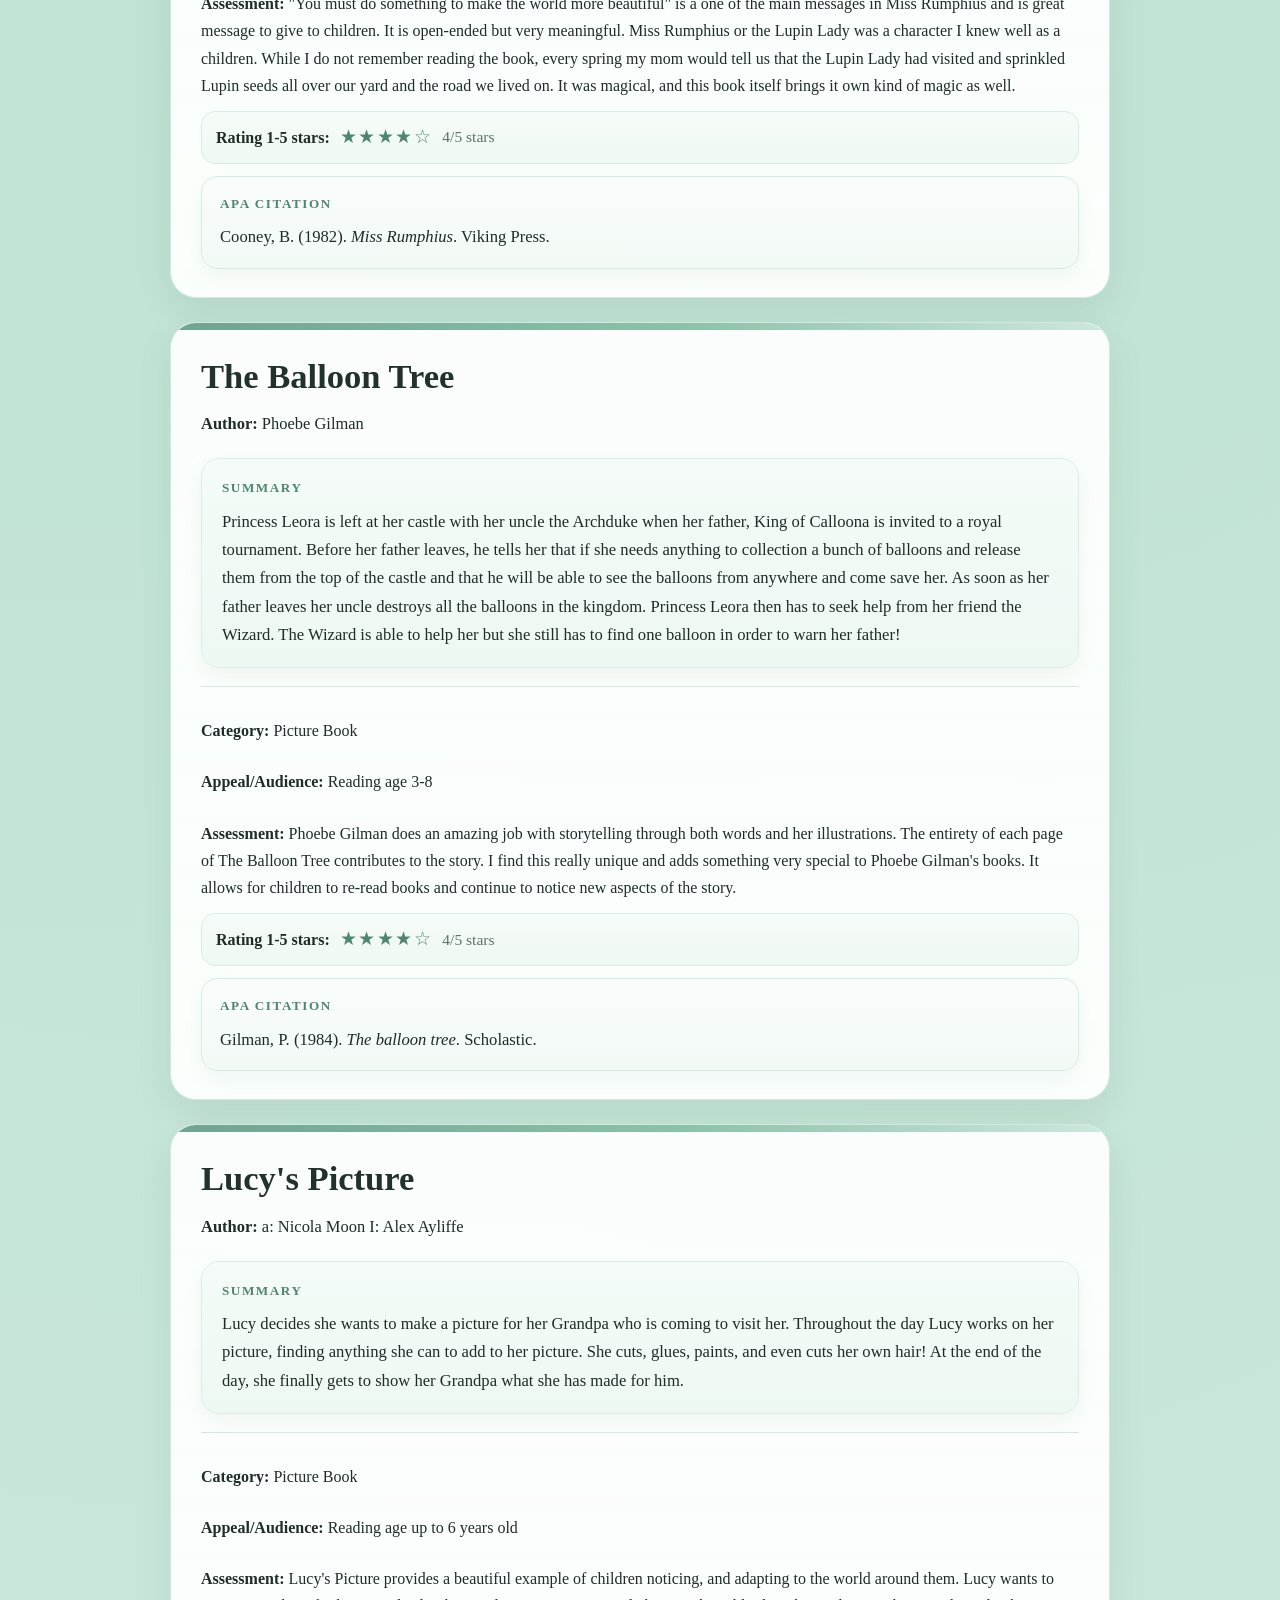
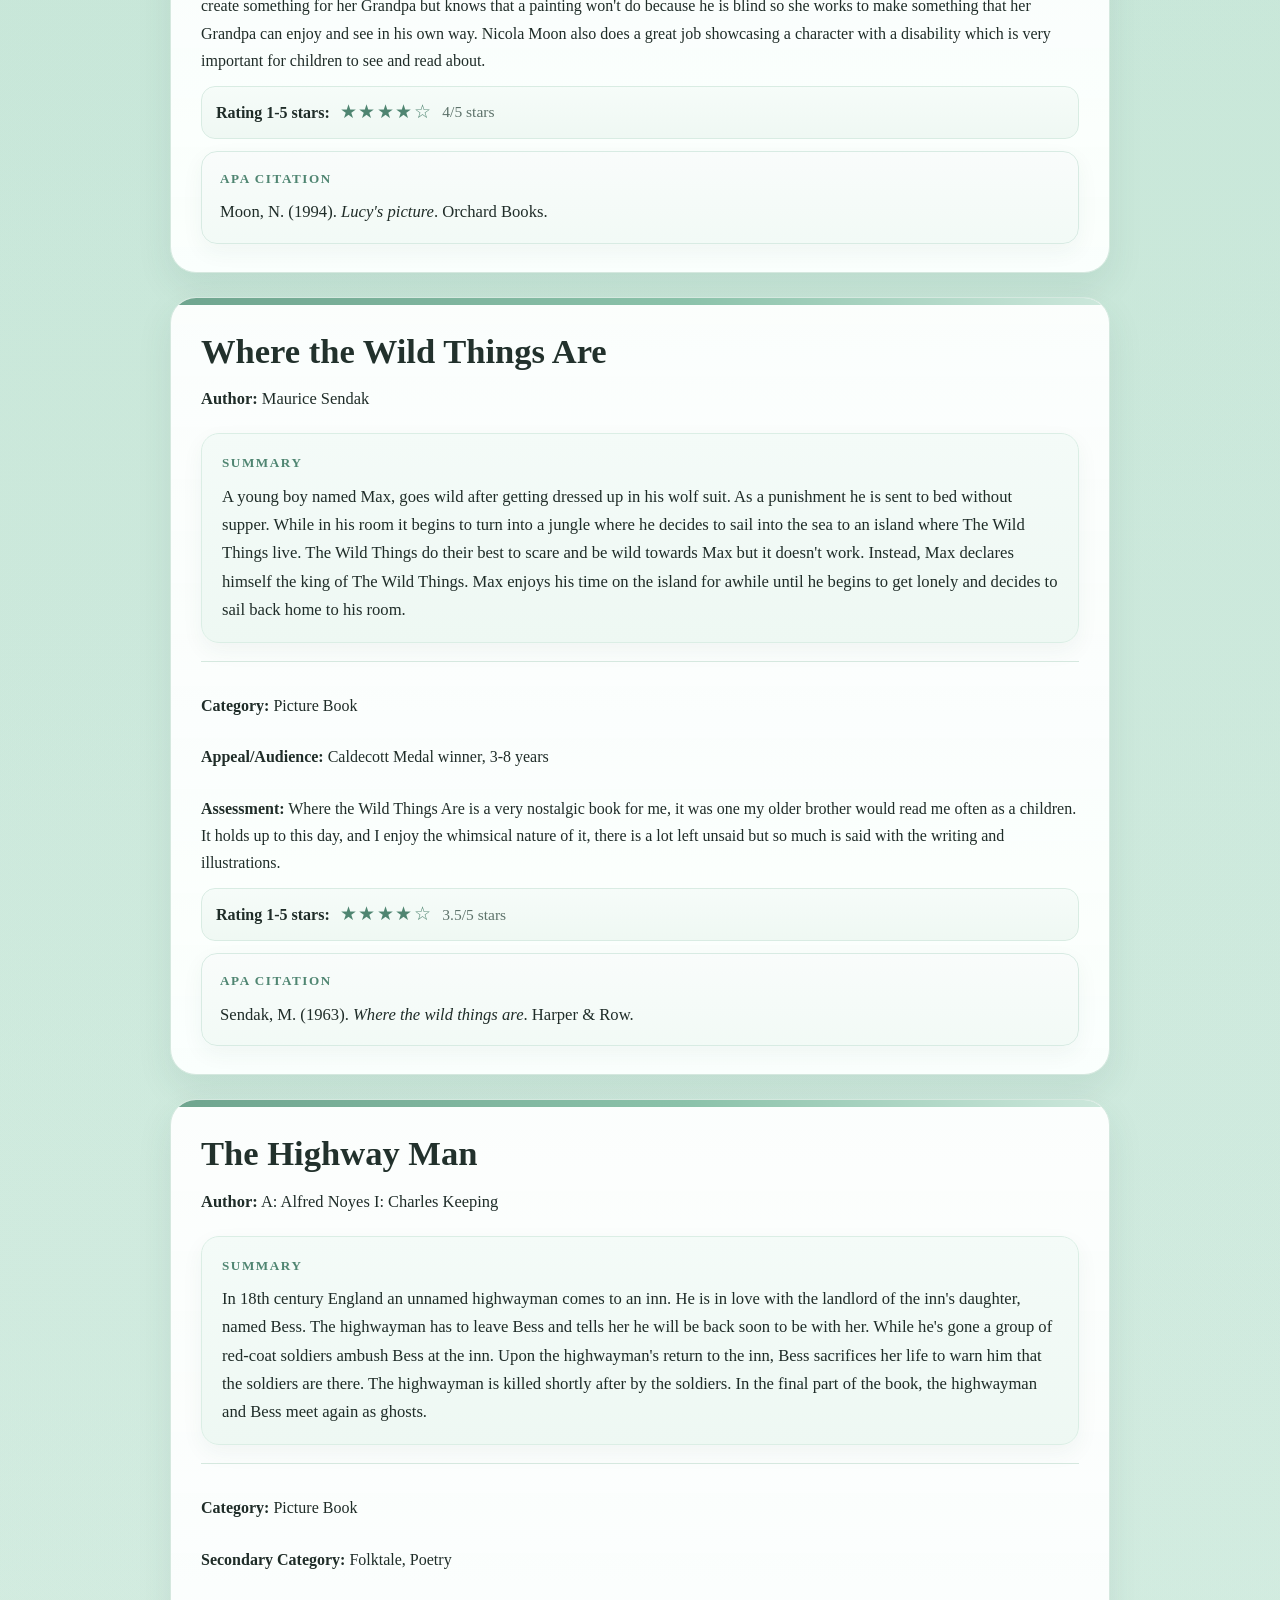
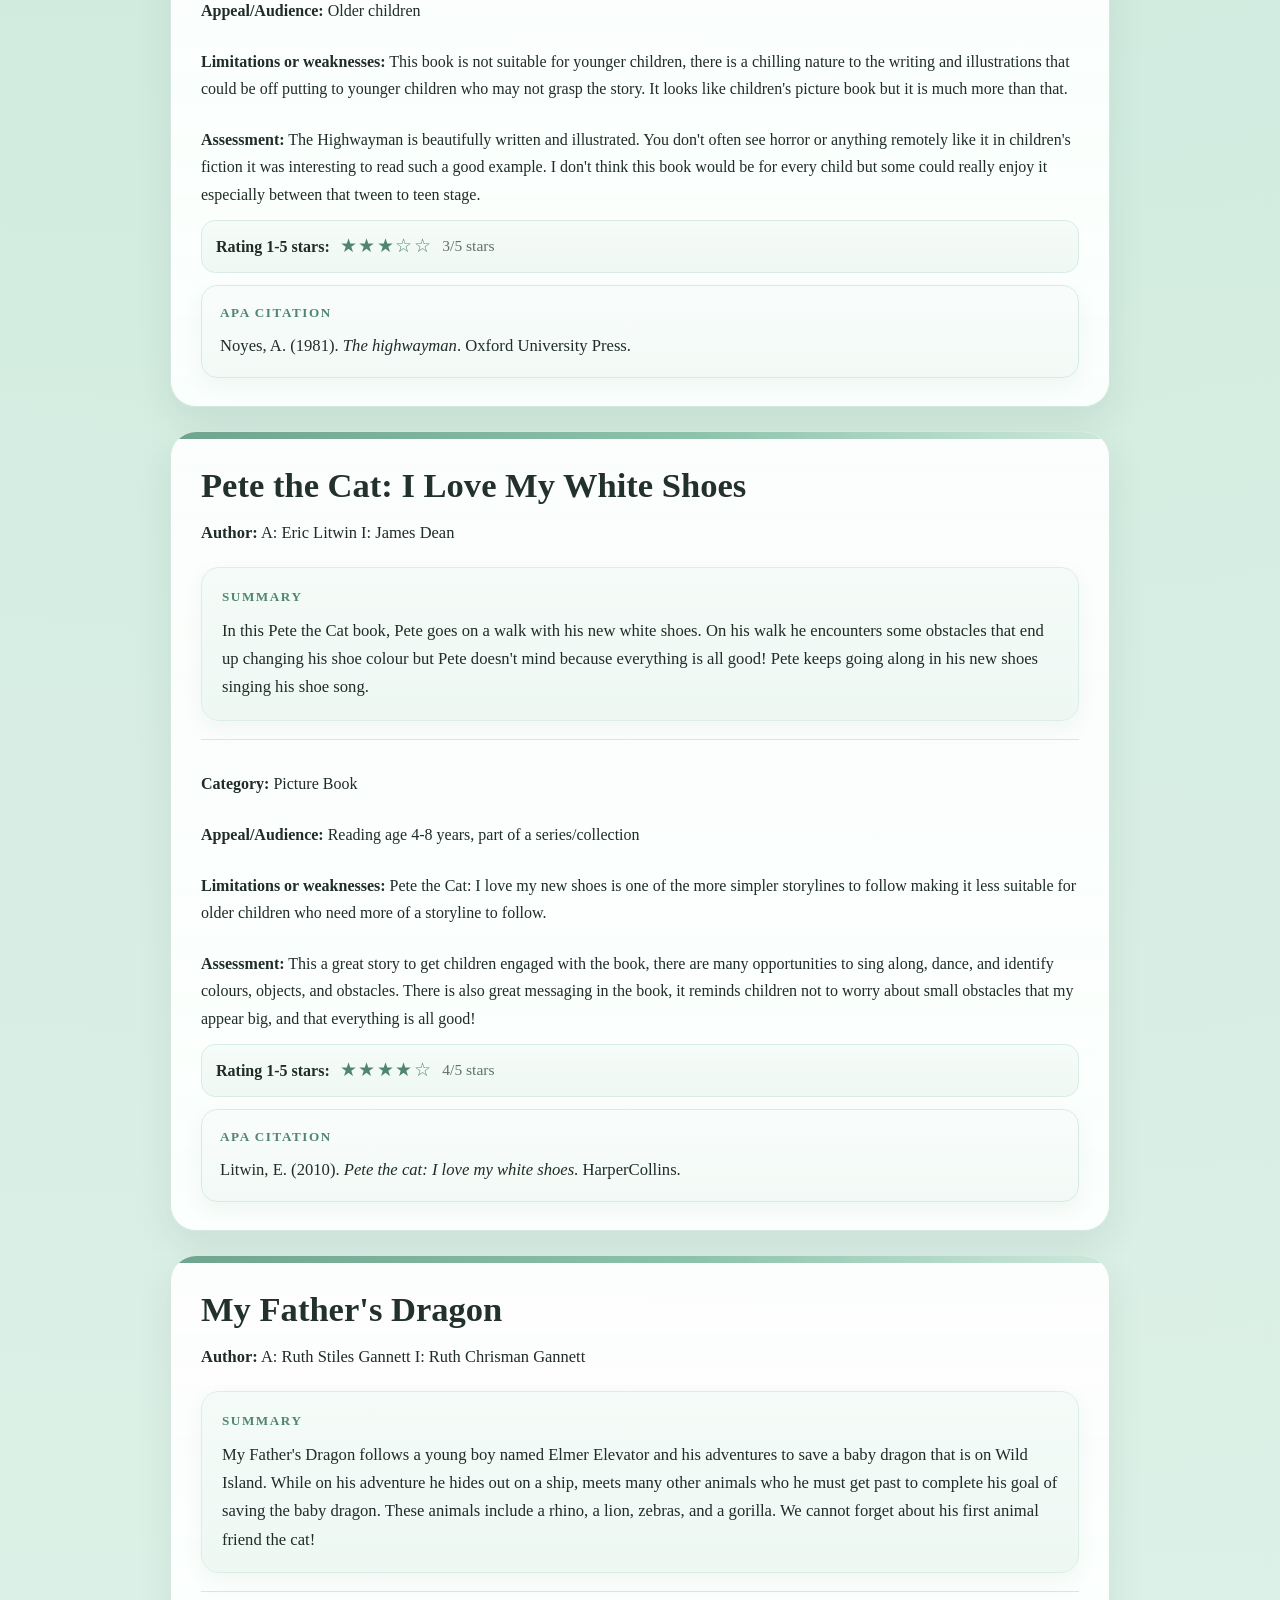
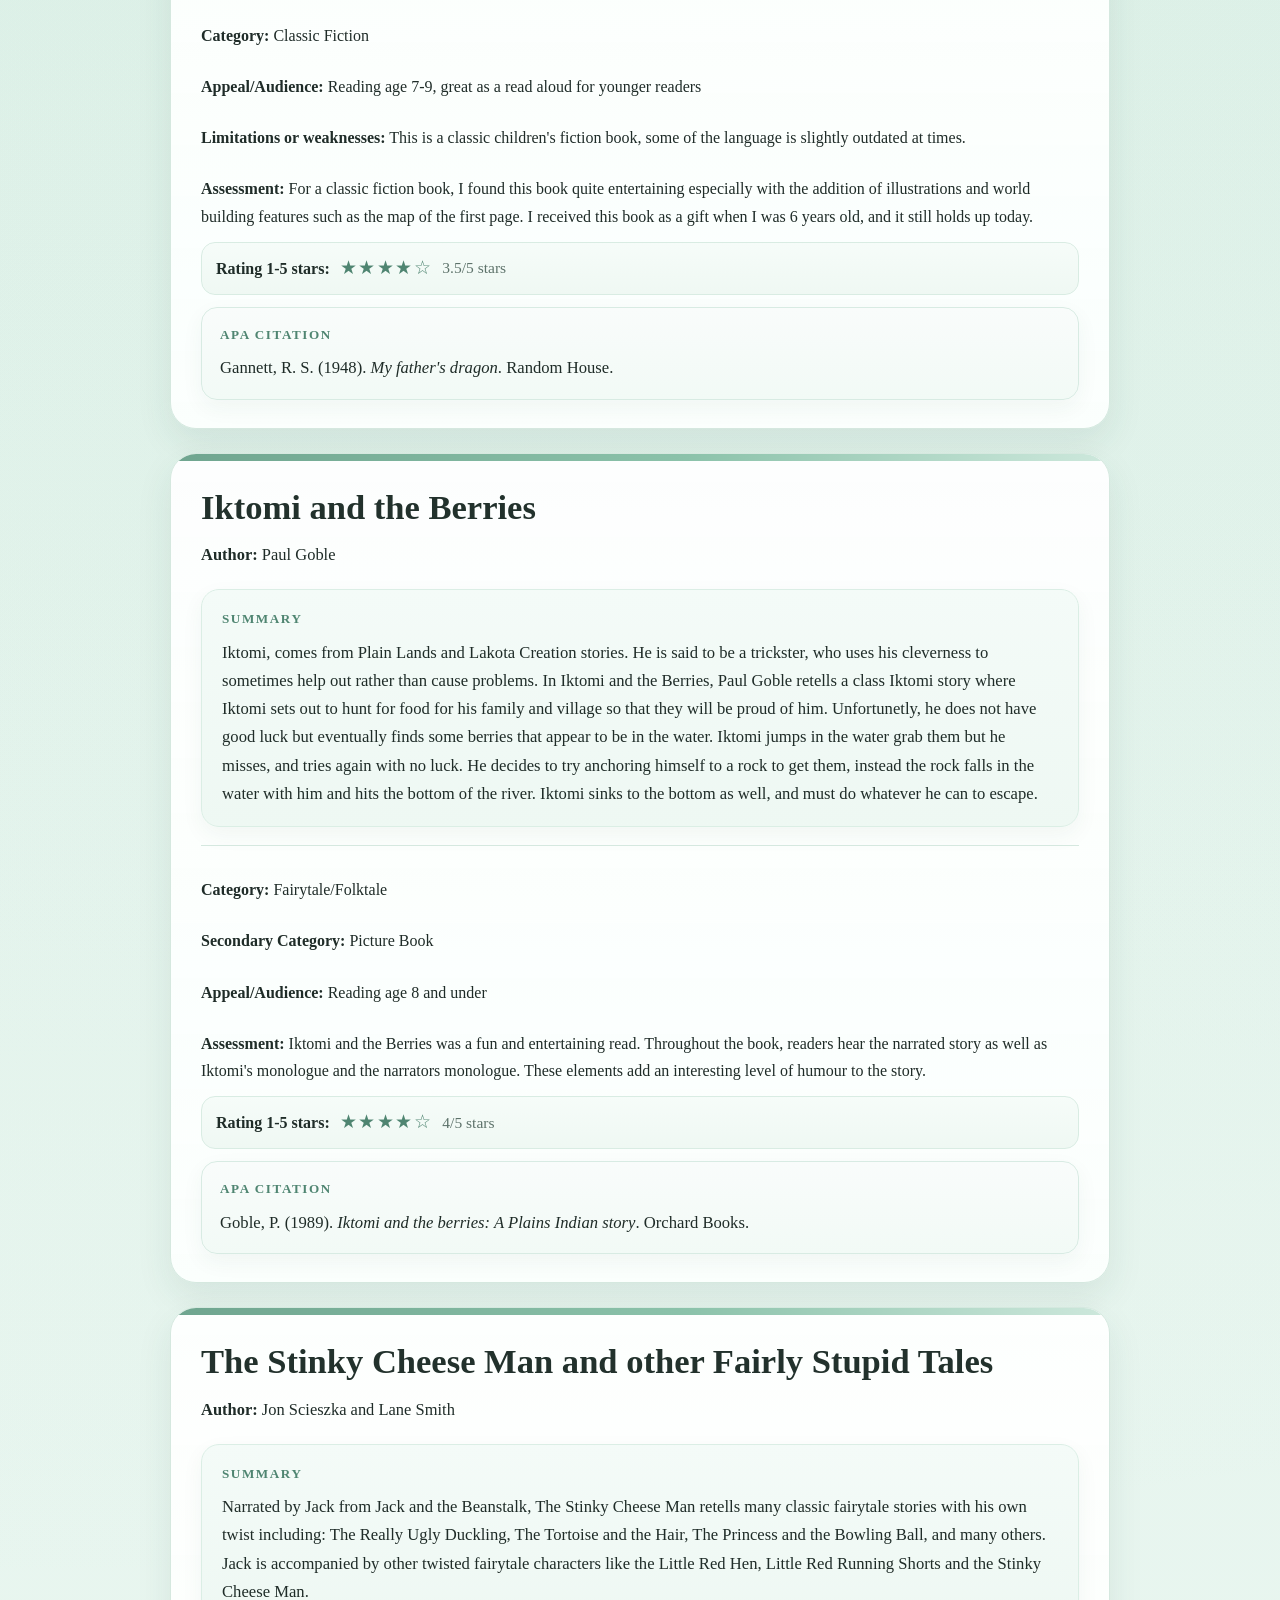
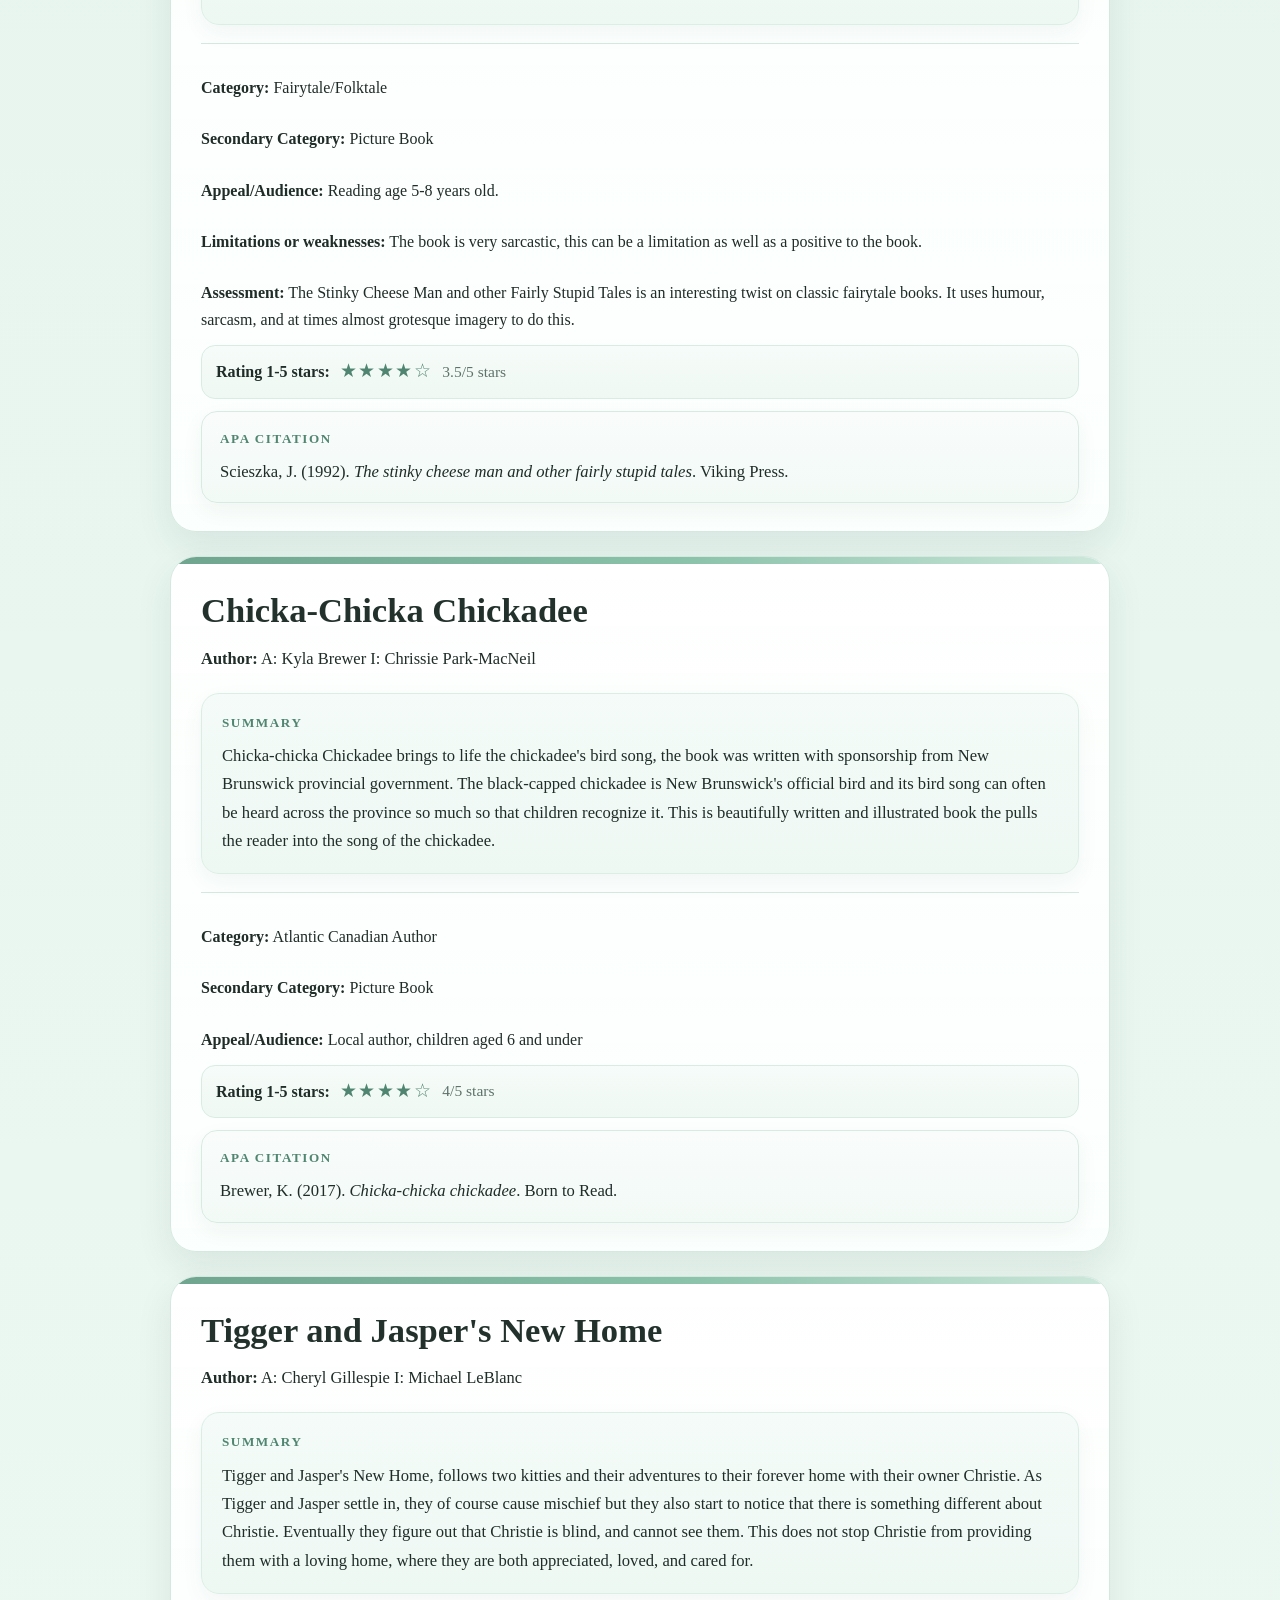
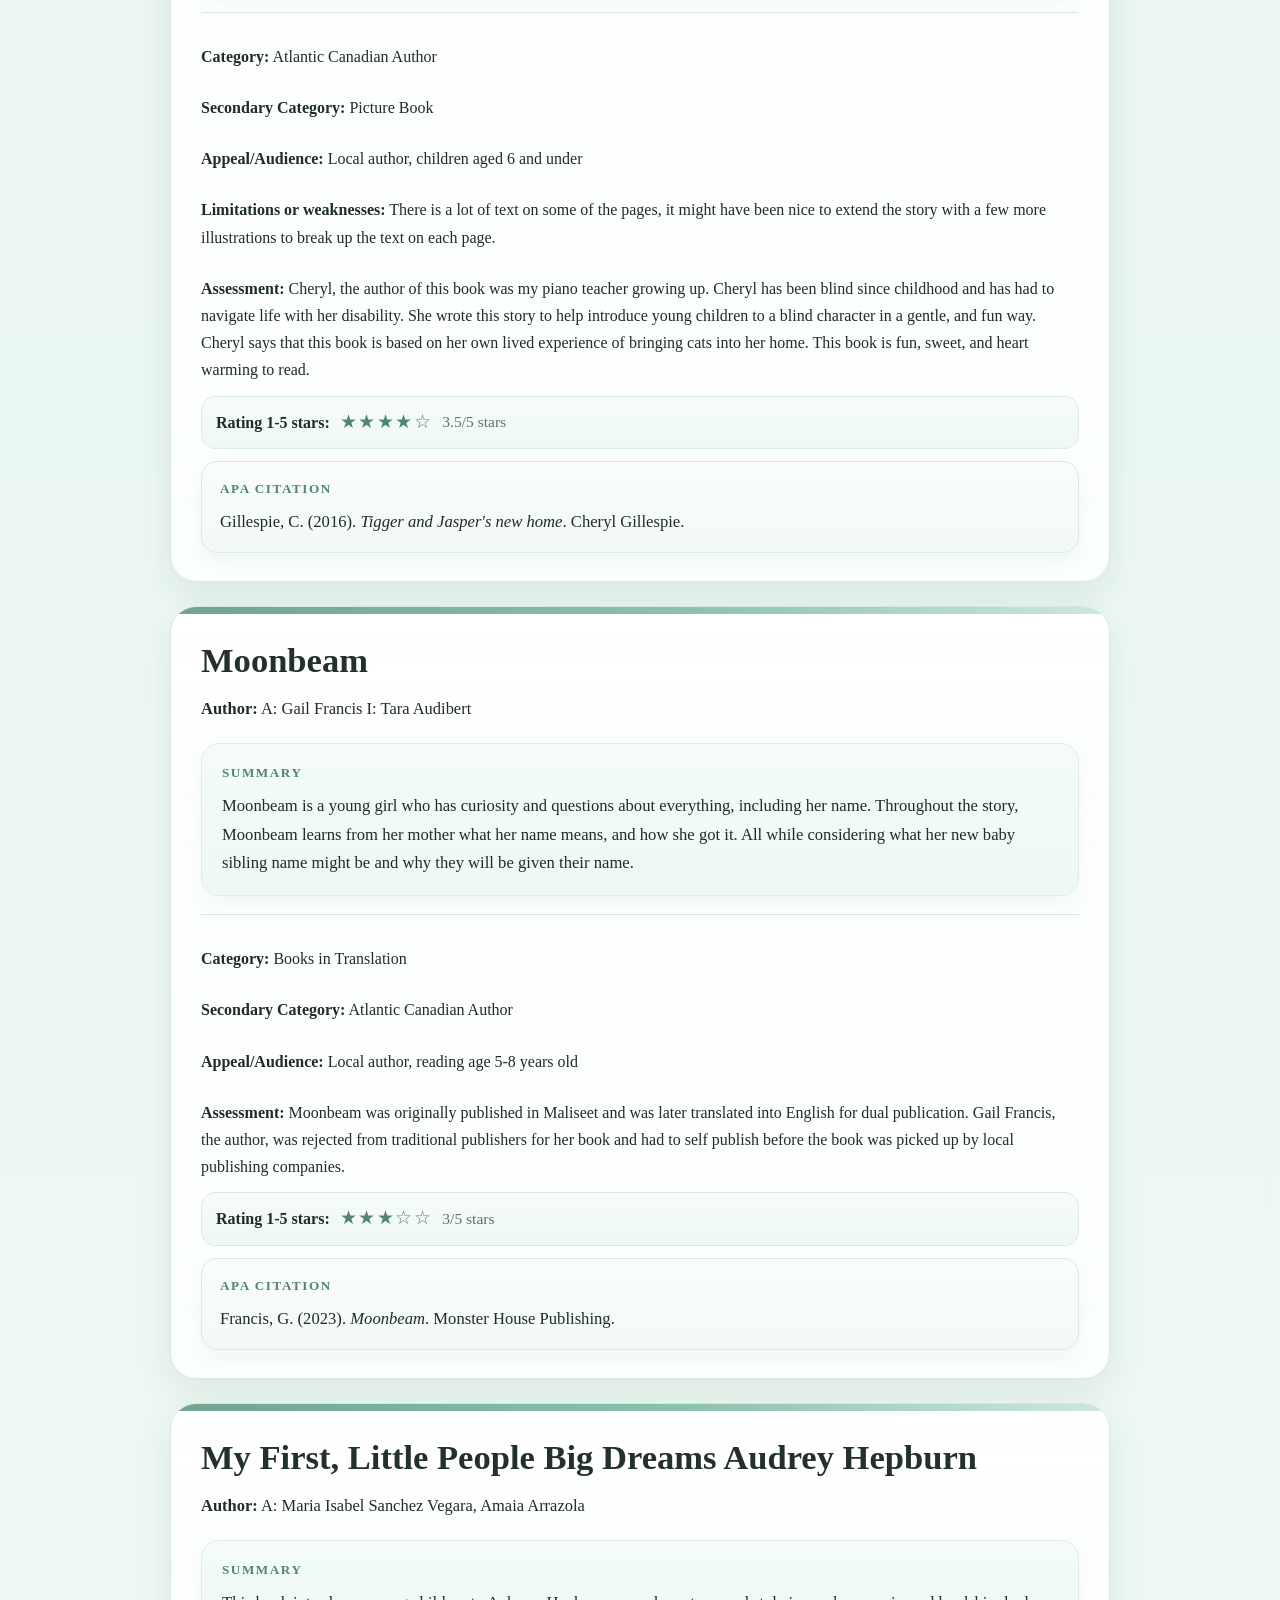
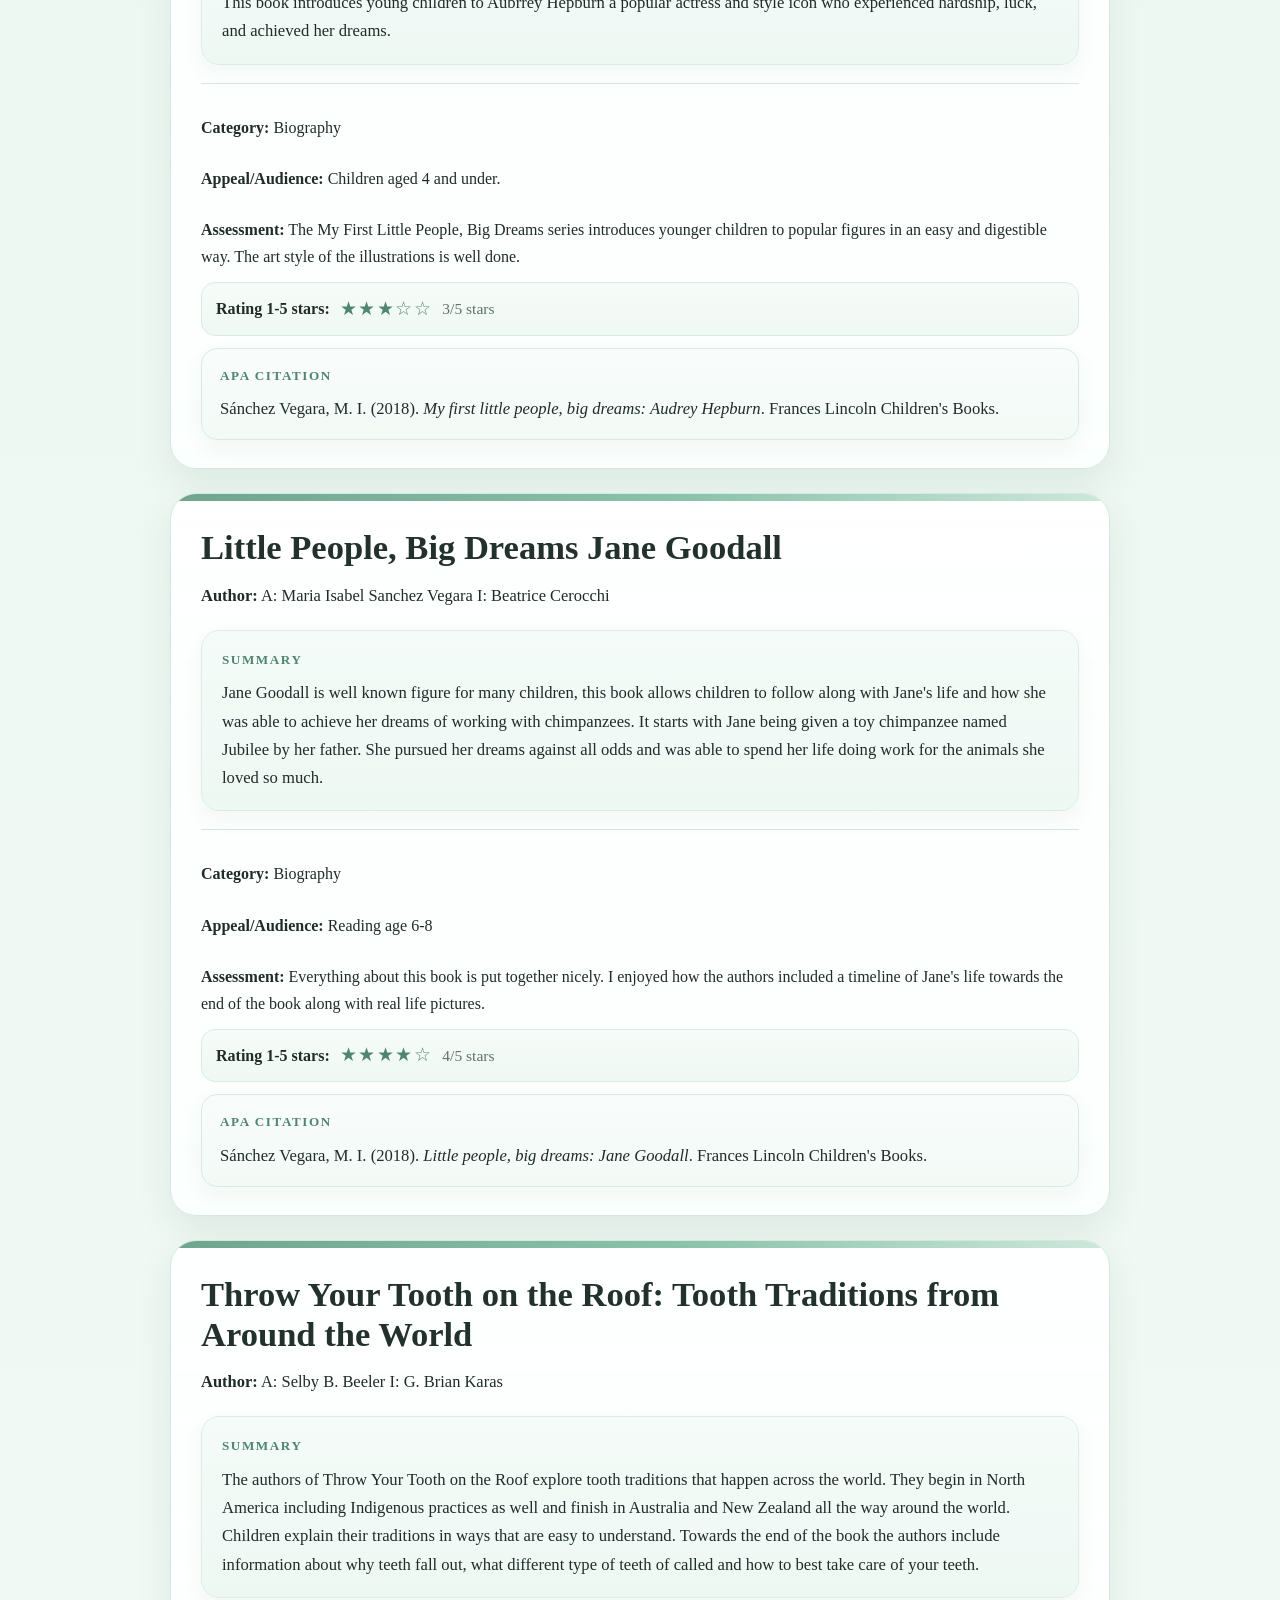
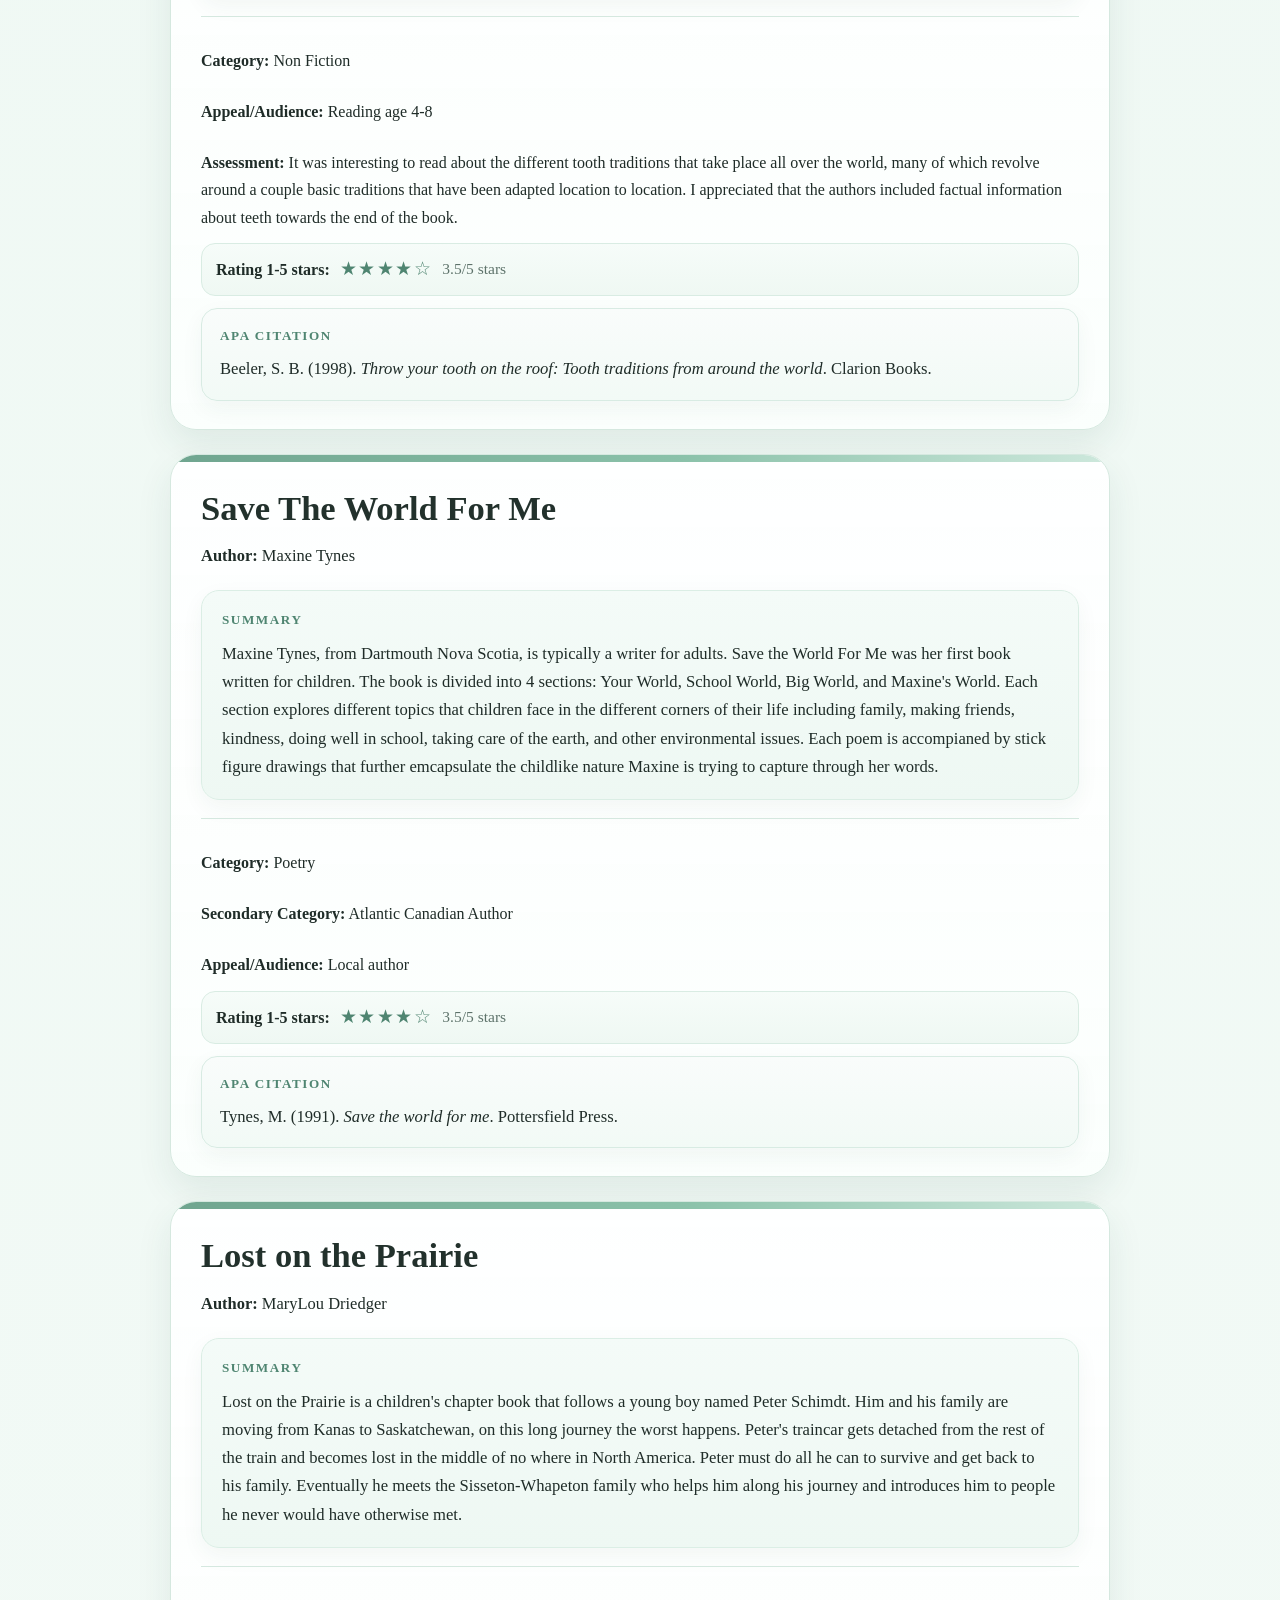
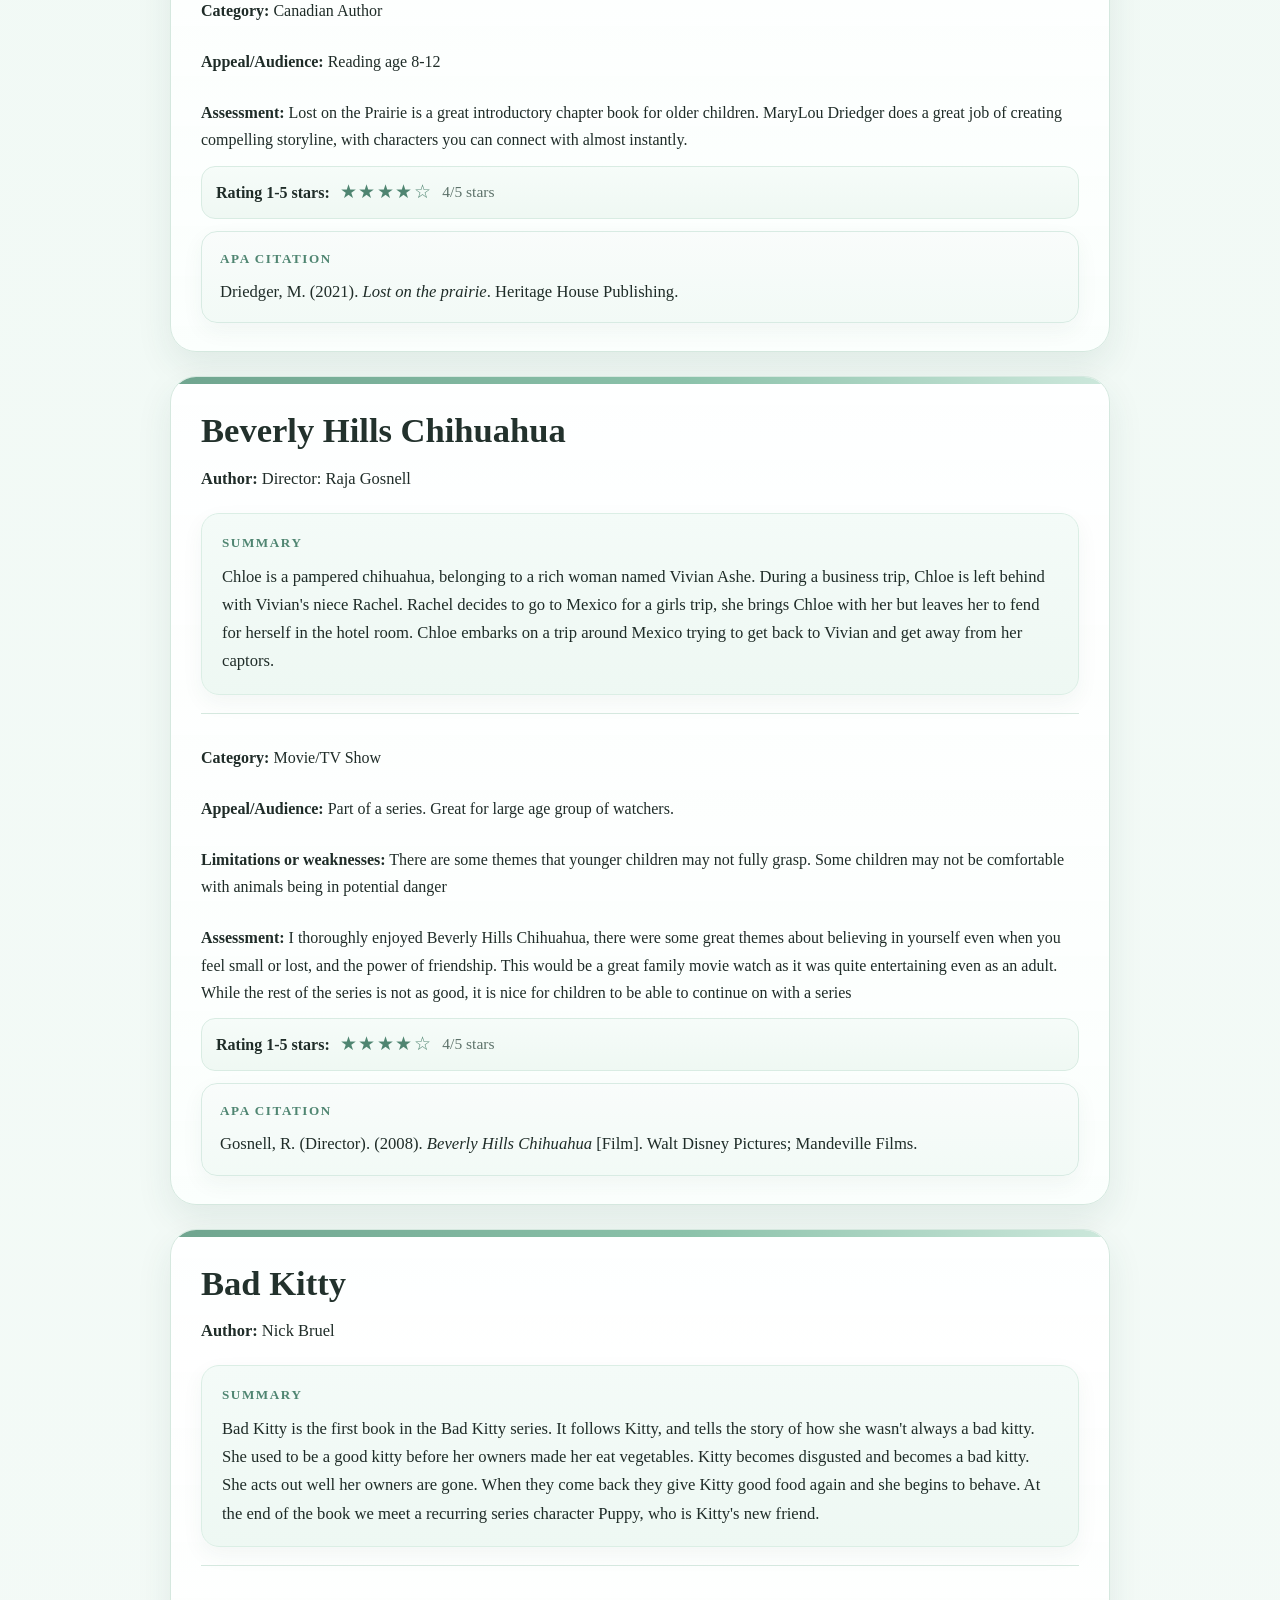
==== commit 037860b0: "Add files via upload" ====
--- a/index.html
+++ b/index.html
@@ -35,14 +35,14 @@
       </section>
 
       <section class="details">
-        <div class="field emphasized"><span class="label">Category:</span> Picture Book</div>
-        <div class="field emphasized"><span class="label">Secondary Category:</span> Non-fiction, Translation</div>
+        <div class="field"><span class="label">Category:</span> Picture Book</div>
+        <div class="field"><span class="label">Secondary Category:</span> Non-fiction, Translation</div>
         <div class="field"><span class="label">Appeal/Audience:</span> Mi&#x27;kmaq children or children with Mi&#x27;kmaq heritage</div>
         <div class="field"><span class="label">Limitations or weaknesses:</span> There were a few words that were included in the book that had no Mi&#x27;kmaq equivalent word, I believe it would be more helpful to include words that can be translated or given an equivalent</div>
         <div class="field"><span class="label">Assessment:</span> This is an interesting example of an early alphabet picture book that meets the needs for Mi&#x27;kmaq children</div>
         
     <div class="rating-box">
-      <span class="label">Rating:</span>
+      <span class="label">Rating 1-5 stars:</span>
       <span class="stars" aria-label="Rating 3.5/5 stars">★★★★☆</span>
       <span class="rating-text">3.5/5 stars</span>
     </div>
@@ -68,14 +68,14 @@
       </section>
 
       <section class="details">
-        <div class="field emphasized"><span class="label">Category:</span> Picture Book</div>
+        <div class="field"><span class="label">Category:</span> Picture Book</div>
         
         <div class="field"><span class="label">Appeal/Audience:</span> American Book Award Winner</div>
         <div class="field"><span class="label">Limitations or weaknesses:</span> Miss Rumphius is a beautiful written and illustrated book. There is some outdated language which some readers could find slightly offensive, but the message is still clear.</div>
         <div class="field"><span class="label">Assessment:</span> &quot;You must do something to make the world more beautiful&quot; is a one of the main messages in Miss Rumphius and is great message to give to children. It is open-ended but very meaningful. Miss Rumphius or the Lupin Lady was a character I knew well as a children. While I do not remember reading the book, every spring my mom would tell us that the Lupin Lady had visited and sprinkled Lupin seeds all over our yard and the road we lived on. It was magical, and this book itself brings it own kind of magic as well.</div>
         
     <div class="rating-box">
-      <span class="label">Rating:</span>
+      <span class="label">Rating 1-5 stars:</span>
       <span class="stars" aria-label="Rating 4/5 stars">★★★★☆</span>
       <span class="rating-text">4/5 stars</span>
     </div>
@@ -101,14 +101,14 @@
       </section>
 
       <section class="details">
-        <div class="field emphasized"><span class="label">Category:</span> Picture Book</div>
+        <div class="field"><span class="label">Category:</span> Picture Book</div>
         
         <div class="field"><span class="label">Appeal/Audience:</span> Reading age 3-8</div>
         
         <div class="field"><span class="label">Assessment:</span> Phoebe Gilman does an amazing job with storytelling through both words and her illustrations. The entirety of each page of The Balloon Tree contributes to the story. I find this really unique and adds something very special to Phoebe Gilman&#x27;s books. It allows for children to re-read books and continue to notice new aspects of the story.</div>
         
     <div class="rating-box">
-      <span class="label">Rating:</span>
+      <span class="label">Rating 1-5 stars:</span>
       <span class="stars" aria-label="Rating 4/5 stars">★★★★☆</span>
       <span class="rating-text">4/5 stars</span>
     </div>
@@ -134,14 +134,14 @@
       </section>
 
       <section class="details">
-        <div class="field emphasized"><span class="label">Category:</span> Picture Book</div>
+        <div class="field"><span class="label">Category:</span> Picture Book</div>
         
         <div class="field"><span class="label">Appeal/Audience:</span> Reading age up to 6 years old</div>
         
         <div class="field"><span class="label">Assessment:</span> Lucy&#x27;s Picture provides a beautiful example of children noticing, and adapting to the world around them. Lucy wants to create something for her Grandpa but knows that a painting won&#x27;t do because he is blind so she works to make something that her Grandpa can enjoy and see in his own way. Nicola Moon also does a great job showcasing a character with a disability which is very important for children to see and read about.</div>
         
     <div class="rating-box">
-      <span class="label">Rating:</span>
+      <span class="label">Rating 1-5 stars:</span>
       <span class="stars" aria-label="Rating 4/5 stars">★★★★☆</span>
       <span class="rating-text">4/5 stars</span>
     </div>
@@ -167,14 +167,14 @@
       </section>
 
       <section class="details">
-        <div class="field emphasized"><span class="label">Category:</span> Picture Book</div>
+        <div class="field"><span class="label">Category:</span> Picture Book</div>
         
         <div class="field"><span class="label">Appeal/Audience:</span> Caldecott Medal winner, 3-8 years</div>
         
         <div class="field"><span class="label">Assessment:</span> Where the Wild Things Are is a very nostalgic book for me, it was one my older brother would read me often as a children. It holds up to this day, and I enjoy the whimsical nature of it, there is a lot left unsaid but so much is said with the writing and illustrations.</div>
         
     <div class="rating-box">
-      <span class="label">Rating:</span>
+      <span class="label">Rating 1-5 stars:</span>
       <span class="stars" aria-label="Rating 3.5/5 stars">★★★★☆</span>
       <span class="rating-text">3.5/5 stars</span>
     </div>
@@ -200,14 +200,14 @@
       </section>
 
       <section class="details">
-        <div class="field emphasized"><span class="label">Category:</span> Picture Book</div>
-        <div class="field emphasized"><span class="label">Secondary Category:</span> Folktale, Poetry</div>
+        <div class="field"><span class="label">Category:</span> Picture Book</div>
+        <div class="field"><span class="label">Secondary Category:</span> Folktale, Poetry</div>
         <div class="field"><span class="label">Appeal/Audience:</span> Older children</div>
         <div class="field"><span class="label">Limitations or weaknesses:</span> This book is not suitable for younger children, there is a chilling nature to the writing and illustrations that could be off putting to younger children who may not grasp the story. It looks like children&#x27;s picture book but it is much more than that.</div>
         <div class="field"><span class="label">Assessment:</span> The Highwayman is beautifully written and illustrated. You don&#x27;t often see horror or anything remotely like it in children&#x27;s fiction it was interesting to read such a good example. I don&#x27;t think this book would be for every child but some could really enjoy it especially between that tween to teen stage.</div>
         
     <div class="rating-box">
-      <span class="label">Rating:</span>
+      <span class="label">Rating 1-5 stars:</span>
       <span class="stars" aria-label="Rating 3/5 stars">★★★☆☆</span>
       <span class="rating-text">3/5 stars</span>
     </div>
@@ -233,14 +233,14 @@
       </section>
 
       <section class="details">
-        <div class="field emphasized"><span class="label">Category:</span> Picture Book</div>
+        <div class="field"><span class="label">Category:</span> Picture Book</div>
         
         <div class="field"><span class="label">Appeal/Audience:</span> Reading age 4-8 years, part of a series/collection</div>
         <div class="field"><span class="label">Limitations or weaknesses:</span> Pete the Cat: I love my new shoes is one of the more simpler storylines to follow making it less suitable for older children who need more of a storyline to follow.</div>
         <div class="field"><span class="label">Assessment:</span> This a great story to get children engaged with the book, there are many opportunities to sing along, dance, and identify colours, objects, and obstacles. There is also great messaging in the book, it reminds children not to worry about small obstacles that my appear big, and that everything is all good!</div>
         
     <div class="rating-box">
-      <span class="label">Rating:</span>
+      <span class="label">Rating 1-5 stars:</span>
       <span class="stars" aria-label="Rating 4/5 stars">★★★★☆</span>
       <span class="rating-text">4/5 stars</span>
     </div>
@@ -266,14 +266,14 @@
       </section>
 
       <section class="details">
-        <div class="field emphasized"><span class="label">Category:</span> Classic Fiction</div>
+        <div class="field"><span class="label">Category:</span> Classic Fiction</div>
         
         <div class="field"><span class="label">Appeal/Audience:</span> Reading age 7-9, great as a read aloud for younger readers</div>
         <div class="field"><span class="label">Limitations or weaknesses:</span> This is a classic children&#x27;s fiction book, some of the language is slightly outdated at times.</div>
         <div class="field"><span class="label">Assessment:</span> For a classic fiction book, I found this book quite entertaining especially with the addition of illustrations and world building features such as the map of the first page. I received this book as a gift when I was 6 years old, and it still holds up today.</div>
         
     <div class="rating-box">
-      <span class="label">Rating:</span>
+      <span class="label">Rating 1-5 stars:</span>
       <span class="stars" aria-label="Rating 3.5/5 stars">★★★★☆</span>
       <span class="rating-text">3.5/5 stars</span>
     </div>
@@ -299,14 +299,14 @@
       </section>
 
       <section class="details">
-        <div class="field emphasized"><span class="label">Category:</span> Fairytale/Folktale</div>
-        <div class="field emphasized"><span class="label">Secondary Category:</span> Picture Book</div>
+        <div class="field"><span class="label">Category:</span> Fairytale/Folktale</div>
+        <div class="field"><span class="label">Secondary Category:</span> Picture Book</div>
         <div class="field"><span class="label">Appeal/Audience:</span> Reading age 8 and under</div>
         
         <div class="field"><span class="label">Assessment:</span> Iktomi and the Berries was a fun and entertaining read. Throughout the book, readers hear the narrated story as well as Iktomi&#x27;s monologue and the narrators monologue. These elements add an interesting level of humour to the story.</div>
         
     <div class="rating-box">
-      <span class="label">Rating:</span>
+      <span class="label">Rating 1-5 stars:</span>
       <span class="stars" aria-label="Rating 4/5 stars">★★★★☆</span>
       <span class="rating-text">4/5 stars</span>
     </div>
@@ -332,14 +332,14 @@
       </section>
 
       <section class="details">
-        <div class="field emphasized"><span class="label">Category:</span> Fairytale/Folktale</div>
-        <div class="field emphasized"><span class="label">Secondary Category:</span> Picture Book</div>
+        <div class="field"><span class="label">Category:</span> Fairytale/Folktale</div>
+        <div class="field"><span class="label">Secondary Category:</span> Picture Book</div>
         <div class="field"><span class="label">Appeal/Audience:</span> Reading age 5-8 years old.</div>
         <div class="field"><span class="label">Limitations or weaknesses:</span> The book is very sarcastic, this can be a limitation as well as a positive to the book.</div>
         <div class="field"><span class="label">Assessment:</span> The Stinky Cheese Man and other Fairly Stupid Tales is an interesting twist on classic fairytale books. It uses humour, sarcasm, and at times almost grotesque imagery to do this.</div>
         
     <div class="rating-box">
-      <span class="label">Rating:</span>
+      <span class="label">Rating 1-5 stars:</span>
       <span class="stars" aria-label="Rating 3.5/5 stars">★★★★☆</span>
       <span class="rating-text">3.5/5 stars</span>
     </div>
@@ -365,14 +365,14 @@
       </section>
 
       <section class="details">
-        <div class="field emphasized"><span class="label">Category:</span> Atlantic Canadian Author</div>
-        <div class="field emphasized"><span class="label">Secondary Category:</span> Picture Book</div>
+        <div class="field"><span class="label">Category:</span> Atlantic Canadian Author</div>
+        <div class="field"><span class="label">Secondary Category:</span> Picture Book</div>
         <div class="field"><span class="label">Appeal/Audience:</span> Local author, children aged 6 and under</div>
         
         
         
     <div class="rating-box">
-      <span class="label">Rating:</span>
+      <span class="label">Rating 1-5 stars:</span>
       <span class="stars" aria-label="Rating 4/5 stars">★★★★☆</span>
       <span class="rating-text">4/5 stars</span>
     </div>
@@ -398,14 +398,14 @@
       </section>
 
       <section class="details">
-        <div class="field emphasized"><span class="label">Category:</span> Atlantic Canadian Author</div>
-        <div class="field emphasized"><span class="label">Secondary Category:</span> Picture Book</div>
+        <div class="field"><span class="label">Category:</span> Atlantic Canadian Author</div>
+        <div class="field"><span class="label">Secondary Category:</span> Picture Book</div>
         <div class="field"><span class="label">Appeal/Audience:</span> Local author, children aged 6 and under</div>
         <div class="field"><span class="label">Limitations or weaknesses:</span> There is a lot of text on some of the pages, it might have been nice to extend the story with a few more illustrations to break up the text on each page.</div>
         <div class="field"><span class="label">Assessment:</span> Cheryl, the author of this book was my piano teacher growing up. Cheryl has been blind since childhood and has had to navigate life with her disability. She wrote this story to help introduce young children to a blind character in a gentle, and fun way. Cheryl says that this book is based on her own lived experience of bringing cats into her home. This book is fun, sweet, and heart warming to read.</div>
         
     <div class="rating-box">
-      <span class="label">Rating:</span>
+      <span class="label">Rating 1-5 stars:</span>
       <span class="stars" aria-label="Rating 3.5/5 stars">★★★★☆</span>
       <span class="rating-text">3.5/5 stars</span>
     </div>
@@ -431,14 +431,14 @@
       </section>
 
       <section class="details">
-        <div class="field emphasized"><span class="label">Category:</span> Books in Translation</div>
-        <div class="field emphasized"><span class="label">Secondary Category:</span> Atlantic Canadian Author</div>
+        <div class="field"><span class="label">Category:</span> Books in Translation</div>
+        <div class="field"><span class="label">Secondary Category:</span> Atlantic Canadian Author</div>
         <div class="field"><span class="label">Appeal/Audience:</span> Local author, reading age 5-8 years old</div>
         
         <div class="field"><span class="label">Assessment:</span> Moonbeam was originally published in Maliseet and was later translated into English for dual publication. Gail Francis, the author, was rejected from traditional publishers for her book and had to self publish before the book was picked up by local publishing companies.</div>
         
     <div class="rating-box">
-      <span class="label">Rating:</span>
+      <span class="label">Rating 1-5 stars:</span>
       <span class="stars" aria-label="Rating 3/5 stars">★★★☆☆</span>
       <span class="rating-text">3/5 stars</span>
     </div>
@@ -464,14 +464,14 @@
       </section>
 
       <section class="details">
-        <div class="field emphasized"><span class="label">Category:</span> Biography</div>
+        <div class="field"><span class="label">Category:</span> Biography</div>
         
         <div class="field"><span class="label">Appeal/Audience:</span> Children aged 4 and under.</div>
         
         <div class="field"><span class="label">Assessment:</span> The My First Little People, Big Dreams series introduces younger children to popular figures in an easy and digestible way. The art style of the illustrations is well done.</div>
         
     <div class="rating-box">
-      <span class="label">Rating:</span>
+      <span class="label">Rating 1-5 stars:</span>
       <span class="stars" aria-label="Rating 3/5 stars">★★★☆☆</span>
       <span class="rating-text">3/5 stars</span>
     </div>
@@ -497,14 +497,14 @@
       </section>
 
       <section class="details">
-        <div class="field emphasized"><span class="label">Category:</span> Biography</div>
+        <div class="field"><span class="label">Category:</span> Biography</div>
         
         <div class="field"><span class="label">Appeal/Audience:</span> Reading age 6-8</div>
         
         <div class="field"><span class="label">Assessment:</span> Everything about this book is put together nicely. I enjoyed how the authors included a timeline of Jane&#x27;s life towards the end of the book along with real life pictures.</div>
         
     <div class="rating-box">
-      <span class="label">Rating:</span>
+      <span class="label">Rating 1-5 stars:</span>
       <span class="stars" aria-label="Rating 4/5 stars">★★★★☆</span>
       <span class="rating-text">4/5 stars</span>
     </div>
@@ -530,14 +530,14 @@
       </section>
 
       <section class="details">
-        <div class="field emphasized"><span class="label">Category:</span> Non Fiction</div>
+        <div class="field"><span class="label">Category:</span> Non Fiction</div>
         
         <div class="field"><span class="label">Appeal/Audience:</span> Reading age 4-8</div>
         
         <div class="field"><span class="label">Assessment:</span> It was interesting to read about the different tooth traditions that take place all over the world, many of which revolve around a couple basic traditions that have been adapted location to location. I appreciated that the authors included factual information about teeth towards the end of the book.</div>
         
     <div class="rating-box">
-      <span class="label">Rating:</span>
+      <span class="label">Rating 1-5 stars:</span>
       <span class="stars" aria-label="Rating 3.5/5 stars">★★★★☆</span>
       <span class="rating-text">3.5/5 stars</span>
     </div>
@@ -563,14 +563,14 @@
       </section>
 
       <section class="details">
-        <div class="field emphasized"><span class="label">Category:</span> Poetry</div>
-        <div class="field emphasized"><span class="label">Secondary Category:</span> Atlantic Canadian Author</div>
+        <div class="field"><span class="label">Category:</span> Poetry</div>
+        <div class="field"><span class="label">Secondary Category:</span> Atlantic Canadian Author</div>
         <div class="field"><span class="label">Appeal/Audience:</span> Local author</div>
         
         
         
     <div class="rating-box">
-      <span class="label">Rating:</span>
+      <span class="label">Rating 1-5 stars:</span>
       <span class="stars" aria-label="Rating 3.5/5 stars">★★★★☆</span>
       <span class="rating-text">3.5/5 stars</span>
     </div>
@@ -596,14 +596,14 @@
       </section>
 
       <section class="details">
-        <div class="field emphasized"><span class="label">Category:</span> Canadian Author</div>
+        <div class="field"><span class="label">Category:</span> Canadian Author</div>
         
         <div class="field"><span class="label">Appeal/Audience:</span> Reading age 8-12</div>
         
         <div class="field"><span class="label">Assessment:</span> Lost on the Prairie is a great introductory chapter book for older children. MaryLou Driedger does a great job of creating compelling storyline, with characters you can connect with almost instantly.</div>
         
     <div class="rating-box">
-      <span class="label">Rating:</span>
+      <span class="label">Rating 1-5 stars:</span>
       <span class="stars" aria-label="Rating 4/5 stars">★★★★☆</span>
       <span class="rating-text">4/5 stars</span>
     </div>
@@ -629,14 +629,14 @@
       </section>
 
       <section class="details">
-        <div class="field emphasized"><span class="label">Category:</span> Movie/TV Show</div>
+        <div class="field"><span class="label">Category:</span> Movie/TV Show</div>
         
         <div class="field"><span class="label">Appeal/Audience:</span> Part of a series. Great for large age group of watchers.</div>
         <div class="field"><span class="label">Limitations or weaknesses:</span> There are some themes that younger children may not fully grasp. Some children may not be comfortable with animals being in potential danger</div>
         <div class="field"><span class="label">Assessment:</span> I thoroughly enjoyed Beverly Hills Chihuahua, there were some great themes about believing in yourself even when you feel small or lost, and the power of friendship. This would be a great family movie watch as it was quite entertaining even as an adult. While the rest of the series is not as good, it is nice for children to be able to continue on with a series</div>
         
     <div class="rating-box">
-      <span class="label">Rating:</span>
+      <span class="label">Rating 1-5 stars:</span>
       <span class="stars" aria-label="Rating 4/5 stars">★★★★☆</span>
       <span class="rating-text">4/5 stars</span>
     </div>
@@ -662,14 +662,14 @@
       </section>
 
       <section class="details">
-        <div class="field emphasized"><span class="label">Category:</span> Audio Recordings</div>
-        <div class="field emphasized"><span class="label">Secondary Category:</span> Picture Book</div>
+        <div class="field"><span class="label">Category:</span> Audio Recordings</div>
+        <div class="field"><span class="label">Secondary Category:</span> Picture Book</div>
         <div class="field"><span class="label">Appeal/Audience:</span> For young readers, a series that can progress with a child.</div>
         <div class="field"><span class="label">Limitations or weaknesses:</span> The content of the Bad Kitty books could encourage bad behaviour in children</div>
         <div class="field"><span class="label">Assessment:</span> Bad Kitty is a fun introduction into the Bad Kitty Series, as an audiobook it was a funny, exciting read that I was engaged with from beginning to end. Bad Kitty introduces children to words they may not be familiar with, broaden their vocabulary in a fun way!</div>
         
     <div class="rating-box">
-      <span class="label">Rating:</span>
+      <span class="label">Rating 1-5 stars:</span>
       <span class="stars" aria-label="Rating 3.5/5 stars">★★★★☆</span>
       <span class="rating-text">3.5/5 stars</span>
     </div>
@@ -695,14 +695,14 @@
       </section>
 
       <section class="details">
-        <div class="field emphasized"><span class="label">Category:</span> Audio Recordings</div>
-        <div class="field emphasized"><span class="label">Secondary Category:</span> Historical Fiction</div>
+        <div class="field"><span class="label">Category:</span> Audio Recordings</div>
+        <div class="field"><span class="label">Secondary Category:</span> Historical Fiction</div>
         <div class="field"><span class="label">Appeal/Audience:</span> Reading age 8-12</div>
         <div class="field"><span class="label">Limitations or weaknesses:</span> The content of this book could be heavy for some readers, best for readers who already have an understanding of World War II.</div>
         <div class="field"><span class="label">Assessment:</span> I read White Bird as an audiobook, but its original form is a graphic novel. I don&#x27;t think I missed anything from it being an audiobook, R.J. Palacio writes in a very descriptive way so much so I did not need pictures in order to follow along. This would have been a book I loved as child.</div>
         
     <div class="rating-box">
-      <span class="label">Rating:</span>
+      <span class="label">Rating 1-5 stars:</span>
       <span class="stars" aria-label="Rating 5/5 stars">★★★★★</span>
       <span class="rating-text">5/5 stars</span>
     </div>
@@ -728,14 +728,14 @@
       </section>
 
       <section class="details">
-        <div class="field emphasized"><span class="label">Category:</span> Ebook</div>
-        <div class="field emphasized"><span class="label">Secondary Category:</span> Historical Fiction</div>
+        <div class="field"><span class="label">Category:</span> Ebook</div>
+        <div class="field"><span class="label">Secondary Category:</span> Historical Fiction</div>
         <div class="field"><span class="label">Appeal/Audience:</span> Reading age 8-12</div>
         <div class="field"><span class="label">Limitations or weaknesses:</span> The content of this book could be heavy for some readers, it is really quite sad at some points.</div>
         <div class="field"><span class="label">Assessment:</span> I loved this book as a child, and it is just as good as I remembered. The Dear Canada series invigorated my passion for history that I still possess today. It is written so beautifully you almost forget that is coming from a child&#x27;s point of view. As the book progresses you can almost see Charlotte change as a girl.</div>
         
     <div class="rating-box">
-      <span class="label">Rating:</span>
+      <span class="label">Rating 1-5 stars:</span>
       <span class="stars" aria-label="Rating 5/5 stars">★★★★★</span>
       <span class="rating-text">5/5 stars</span>
     </div>
@@ -761,14 +761,14 @@
       </section>
 
       <section class="details">
-        <div class="field emphasized"><span class="label">Category:</span> Fantasy/SciFi</div>
-        <div class="field emphasized"><span class="label">Secondary Category:</span> Audiobook</div>
+        <div class="field"><span class="label">Category:</span> Fantasy/SciFi</div>
+        <div class="field"><span class="label">Secondary Category:</span> Audiobook</div>
         <div class="field"><span class="label">Appeal/Audience:</span> Reading age 8-12</div>
         
         <div class="field"><span class="label">Assessment:</span> I found this book very charming for a children&#x27;s fantasy book. Fantasy is not typically my genre of choice but the storytelling, characters, and plot kept my interest throughout the entire thing. It was a great listen as an audiobook!</div>
         
     <div class="rating-box">
-      <span class="label">Rating:</span>
+      <span class="label">Rating 1-5 stars:</span>
       <span class="stars" aria-label="Rating 4/5 stars">★★★★☆</span>
       <span class="rating-text">4/5 stars</span>
     </div>
@@ -794,14 +794,14 @@
       </section>
 
       <section class="details">
-        <div class="field emphasized"><span class="label">Category:</span> Realistic Fiction</div>
-        <div class="field emphasized"><span class="label">Secondary Category:</span> Historical Fiction, Audiobooks</div>
+        <div class="field"><span class="label">Category:</span> Realistic Fiction</div>
+        <div class="field"><span class="label">Secondary Category:</span> Historical Fiction, Audiobooks</div>
         <div class="field"><span class="label">Appeal/Audience:</span> Reading age 7-10</div>
         <div class="field"><span class="label">Limitations or weaknesses:</span> The content of this book could be considered heavy for some readers.</div>
         <div class="field"><span class="label">Assessment:</span> I listened to this book as an audiobook, and while the main focus was the shark attacks I was struck by how well the author developed Chet as a character and made me feel for him and the issues he was facing.</div>
         
     <div class="rating-box">
-      <span class="label">Rating:</span>
+      <span class="label">Rating 1-5 stars:</span>
       <span class="stars" aria-label="Rating 3/5 stars">★★★☆☆</span>
       <span class="rating-text">3/5 stars</span>
     </div>
@@ -827,14 +827,14 @@
       </section>
 
       <section class="details">
-        <div class="field emphasized"><span class="label">Category:</span> Banned/Challenged</div>
-        <div class="field emphasized"><span class="label">Secondary Category:</span> Picture Book</div>
+        <div class="field"><span class="label">Category:</span> Banned/Challenged</div>
+        <div class="field"><span class="label">Secondary Category:</span> Picture Book</div>
         
         <div class="field"><span class="label">Limitations or weaknesses:</span> If I Ran The Zoo by Dr. Seuss has been highly criticized and has been consistently challenged and banned due to its racial stereotypes and caricatures. In 2021, the Dr. Seuss Enterprise withdrew the publication of If I Ran The Zoo. Dr. Seuss has a children&#x27;s author has also been highly criticized for his racist remarks, in his 1988 biography he is quoted as saying &quot;occasional stereotypes of native peoples--potbellied, thick-lipped blacks from Africa, squinty-eyed Orientals may offend some modern readers&quot;</div>
         <div class="field"><span class="label">Assessment:</span> There are clear problems with the content of If I Ran The Zoo. I had never read it before, and I surprised to see it included on so many banned or challenged book lists but it is definitely cause for concern. The caricatures and overall content throughout the book could be harmful to readers.</div>
         
     <div class="rating-box">
-      <span class="label">Rating:</span>
+      <span class="label">Rating 1-5 stars:</span>
       <span class="stars" aria-label="Rating 1/5 stars would not recommend to readers">★☆☆☆☆</span>
       <span class="rating-text">1/5 stars would not recommend to readers</span>
     </div>
@@ -860,14 +860,14 @@
       </section>
 
       <section class="details">
-        <div class="field emphasized"><span class="label">Category:</span> Series Fiction</div>
-        <div class="field emphasized"><span class="label">Secondary Category:</span> Biography/Memoir</div>
+        <div class="field"><span class="label">Category:</span> Series Fiction</div>
+        <div class="field"><span class="label">Secondary Category:</span> Biography/Memoir</div>
         <div class="field"><span class="label">Appeal/Audience:</span> Reading age 8-12</div>
         <div class="field"><span class="label">Limitations or weaknesses:</span> Some of the content in Fatty Legs could be difficult for younger readers. When I Was Eight and Not My Girl are good options by the same authors for younger readers.</div>
         <div class="field"><span class="label">Assessment:</span> Fatty Legs is a great option to introduce children to the horrors of the residential school system. In 2020 Fatty Legs was included on the Canadian Children&#x27;s Book Centre list for Best Books for Kids &amp; Teens.</div>
         
     <div class="rating-box">
-      <span class="label">Rating:</span>
+      <span class="label">Rating 1-5 stars:</span>
       <span class="stars" aria-label="Rating 4/5 stars">★★★★☆</span>
       <span class="rating-text">4/5 stars</span>
     </div>
@@ -893,14 +893,14 @@
       </section>
 
       <section class="details">
-        <div class="field emphasized"><span class="label">Category:</span> Series Fiction</div>
-        <div class="field emphasized"><span class="label">Secondary Category:</span> Biography/Memoir</div>
+        <div class="field"><span class="label">Category:</span> Series Fiction</div>
+        <div class="field"><span class="label">Secondary Category:</span> Biography/Memoir</div>
         <div class="field"><span class="label">Appeal/Audience:</span> Reading age 8-12</div>
         
         
         
     <div class="rating-box">
-      <span class="label">Rating:</span>
+      <span class="label">Rating 1-5 stars:</span>
       <span class="stars" aria-label="Rating 4/5 stars">★★★★☆</span>
       <span class="rating-text">4/5 stars</span>
     </div>
@@ -926,14 +926,14 @@
       </section>
 
       <section class="details">
-        <div class="field emphasized"><span class="label">Category:</span> Graphic</div>
-        <div class="field emphasized"><span class="label">Secondary Category:</span> Realistic Fiction</div>
+        <div class="field"><span class="label">Category:</span> Graphic</div>
+        <div class="field"><span class="label">Secondary Category:</span> Realistic Fiction</div>
         <div class="field"><span class="label">Appeal/Audience:</span> Reading age 8-12</div>
         
         <div class="field"><span class="label">Assessment:</span> Raina Telgemier writes in such a captivating way, her characters are always well developed and you feel as though you are standing right there will them as they deal with the conflicts in the story. Raina developed the story to match the drama theme with chapters and sections of the book being broken down into &#x27;Acts&#x27; and at times she puts you directly into the story as the reader.</div>
         
     <div class="rating-box">
-      <span class="label">Rating:</span>
+      <span class="label">Rating 1-5 stars:</span>
       <span class="stars" aria-label="Rating 4.5/5 stars">★★★★☆</span>
       <span class="rating-text">4.5/5 stars</span>
     </div>
@@ -959,14 +959,14 @@
       </section>
 
       <section class="details">
-        <div class="field emphasized"><span class="label">Category:</span> Graphic</div>
+        <div class="field"><span class="label">Category:</span> Graphic</div>
         
         <div class="field"><span class="label">Appeal/Audience:</span> Reading age 7-10</div>
         
         <div class="field"><span class="label">Assessment:</span> Casey is funny and relatable character, she is of course a child so on top of everything she is dealing with she also has to deal with her child emotions, feelings, and thoughts. I thought this was a really fun book that reminded me of other classic children book series.</div>
         
     <div class="rating-box">
-      <span class="label">Rating:</span>
+      <span class="label">Rating 1-5 stars:</span>
       <span class="stars" aria-label="Rating 3/5 stars">★★★☆☆</span>
       <span class="rating-text">3/5 stars</span>
     </div>
@@ -992,14 +992,14 @@
       </section>
 
       <section class="details">
-        <div class="field emphasized"><span class="label">Category:</span> Graphic</div>
+        <div class="field"><span class="label">Category:</span> Graphic</div>
         
         <div class="field"><span class="label">Appeal/Audience:</span> Reading age 8-12</div>
         
         <div class="field"><span class="label">Assessment:</span> Jane, the Fox and Me deals with a lot of topics and issues that I faced as a child. It is emotional, beautiful, and shows what happens when you get stuck in your own head.</div>
         
     <div class="rating-box">
-      <span class="label">Rating:</span>
+      <span class="label">Rating 1-5 stars:</span>
       <span class="stars" aria-label="Rating 3.5/5 stars">★★★★☆</span>
       <span class="rating-text">3.5/5 stars</span>
     </div>
@@ -1025,8 +1025,8 @@
       </section>
 
       <section class="details">
-        <div class="field emphasized"><span class="label">Category:</span> Website</div>
-        <div class="field emphasized"><span class="label">Secondary Category:</span> Ebook</div>
+        <div class="field"><span class="label">Category:</span> Website</div>
+        <div class="field"><span class="label">Secondary Category:</span> Ebook</div>
         
         
         
@@ -1052,7 +1052,7 @@
       </section>
 
       <section class="details">
-        <div class="field emphasized"><span class="label">Category:</span> Website</div>
+        <div class="field"><span class="label">Category:</span> Website</div>
         
         
         
@@ -1079,7 +1079,7 @@
       </section>
 
       <section class="details">
-        <div class="field emphasized"><span class="label">Category:</span> Videogame</div>
+        <div class="field"><span class="label">Category:</span> Videogame</div>
         
         
         
--- a/styles.css
+++ b/styles.css
@@ -185,12 +185,7 @@
   border-top: 1px solid var(--line);
 }
 
-.emphasized {
-  padding: 12px 14px;
-  background: linear-gradient(180deg, var(--jade-soft) 0%, var(--jade-soft-2) 100%);
-  border: 1px solid #d3e8de;
-  border-radius: 14px;
-}
+
 
 .rating-box {
   display: flex;
